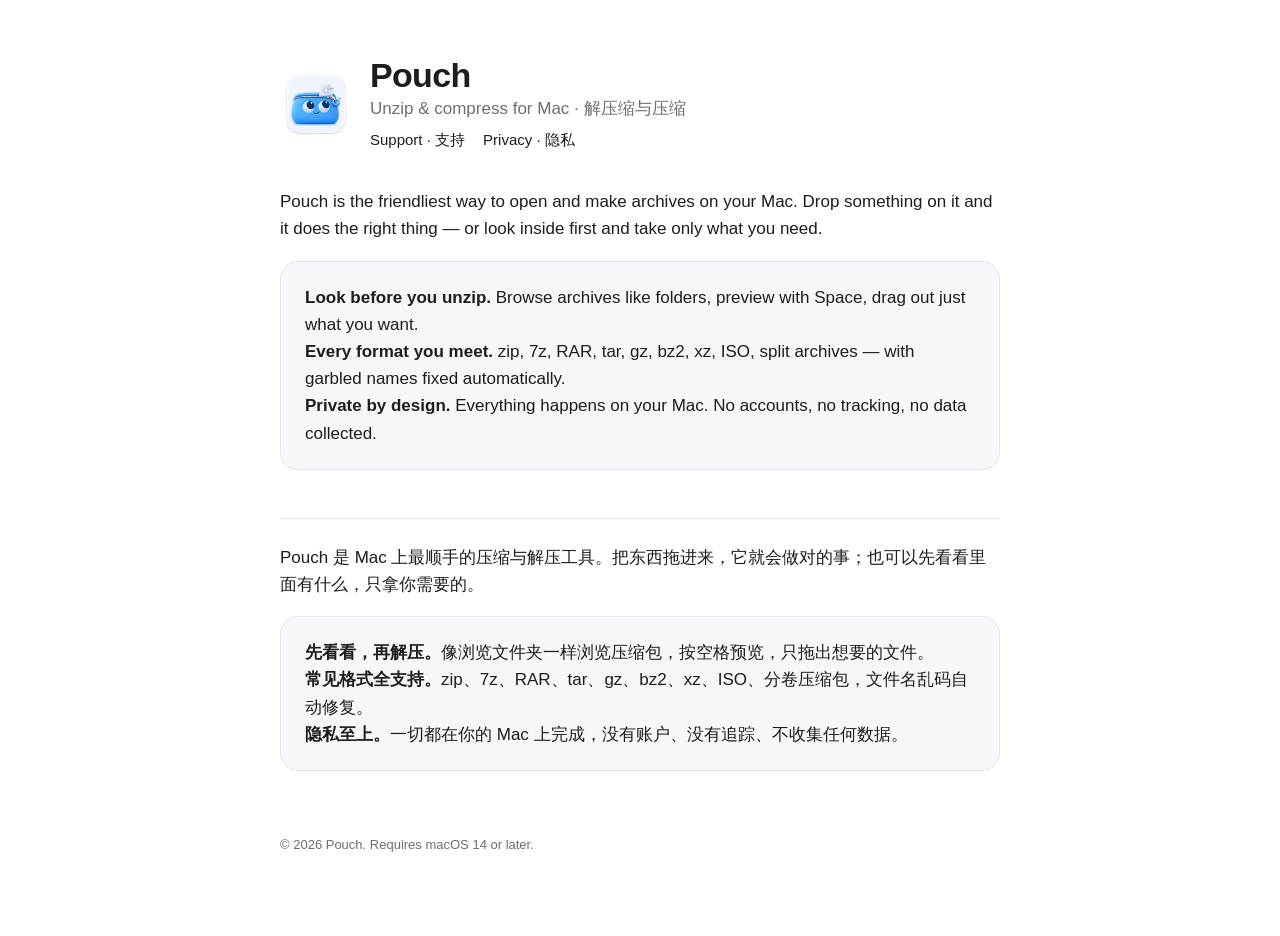
==== index.html @ 8471771e "Pouch website: home, privacy policy, support Co-Authored-By: Claude Opus 5.5 <noreply@anthropic.com>" ====
<!doctype html>
<html lang="en">
<head>
<meta charset="utf-8">
<meta name="viewport" content="width=device-width, initial-scale=1">
<title>Pouch – Unzip &amp; Compress for Mac</title>
<meta name="description" content="Pouch opens zip, 7z, RAR and more on your Mac — or lets you look inside first.">
<link rel="icon" href="icon.png">
<link rel="stylesheet" href="style.css">
</head>
<body>
<main>
  <header>
    <img src="icon.png" alt="Pouch app icon">
    <div>
      <h1>Pouch</h1>
      <div class="muted">Unzip &amp; compress for Mac · 解压缩与压缩</div>
      <nav><a href="support/">Support · 支持</a><a href="privacy/">Privacy · 隐私</a></nav>
    </div>
  </header>

  <p>Pouch is the friendliest way to open and make archives on your Mac. Drop something on it and it does the right thing — or look inside first and take only what you need.</p>
  <div class="card">
    <strong>Look before you unzip.</strong> Browse archives like folders, preview with Space, drag out just what you want.<br>
    <strong>Every format you meet.</strong> zip, 7z, RAR, tar, gz, bz2, xz, ISO, split archives — with garbled names fixed automatically.<br>
    <strong>Private by design.</strong> Everything happens on your Mac. No accounts, no tracking, no data collected.
  </div>

  <section class="lang" lang="zh-Hans">
    <p>Pouch 是 Mac 上最顺手的压缩与解压工具。把东西拖进来，它就会做对的事；也可以先看看里面有什么，只拿你需要的。</p>
    <div class="card">
      <strong>先看看，再解压。</strong>像浏览文件夹一样浏览压缩包，按空格预览，只拖出想要的文件。<br>
      <strong>常见格式全支持。</strong>zip、7z、RAR、tar、gz、bz2、xz、ISO、分卷压缩包，文件名乱码自动修复。<br>
      <strong>隐私至上。</strong>一切都在你的 Mac 上完成，没有账户、没有追踪、不收集任何数据。
    </div>
  </section>

  <footer>© 2026 Pouch. Requires macOS 14 or later.</footer>
</main>
</body>
</html>
---- style.css ----
:root {
  --bg: #ffffff;
  --text: #1d1d1f;
  --muted: #6e6e73;
  --line: #e5e5ea;
  --card: #f5f7fb;
  --accent: #2f7cf6;
}
@media (prefers-color-scheme: dark) {
  :root:not([data-theme="light"]) {
    --bg: #111114;
    --text: #f5f5f7;
    --muted: #a1a1a6;
    --line: #2c2c31;
    --card: #1b1c21;
    --accent: #5a9bff;
  }
}
* { box-sizing: border-box; }
body {
  margin: 0;
  background: var(--bg);
  color: var(--text);
  font: 17px/1.6 -apple-system, BlinkMacSystemFont, "SF Pro Text", "PingFang SC", "Hiragino Sans", "Helvetica Neue", sans-serif;
  -webkit-font-smoothing: antialiased;
}
main { max-width: 760px; margin: 0 auto; padding: 56px 20px 80px; }
header { display: flex; align-items: center; gap: 18px; margin-bottom: 36px; }
header img { width: 72px; height: 72px; }
header a { color: inherit; text-decoration: none; }
h1 { font-size: 34px; line-height: 1.15; margin: 0; letter-spacing: -0.02em; }
h2 { font-size: 22px; margin: 40px 0 10px; letter-spacing: -0.01em; }
h3 { font-size: 17px; margin: 24px 0 6px; }
p, li { color: var(--text); }
.muted { color: var(--muted); }
a { color: var(--accent); }
.card { background: var(--card); border: 1px solid var(--line); border-radius: 18px; padding: 22px 24px; margin: 18px 0; }
.lang { border-top: 1px solid var(--line); margin-top: 48px; padding-top: 8px; }
nav { display: flex; gap: 18px; flex-wrap: wrap; font-size: 15px; margin-top: 6px; }
footer { margin-top: 64px; font-size: 13px; color: var(--muted); }
code { font: 14px ui-monospace, "SF Mono", Menlo, monospace; background: var(--card); padding: 1px 5px; border-radius: 5px; }
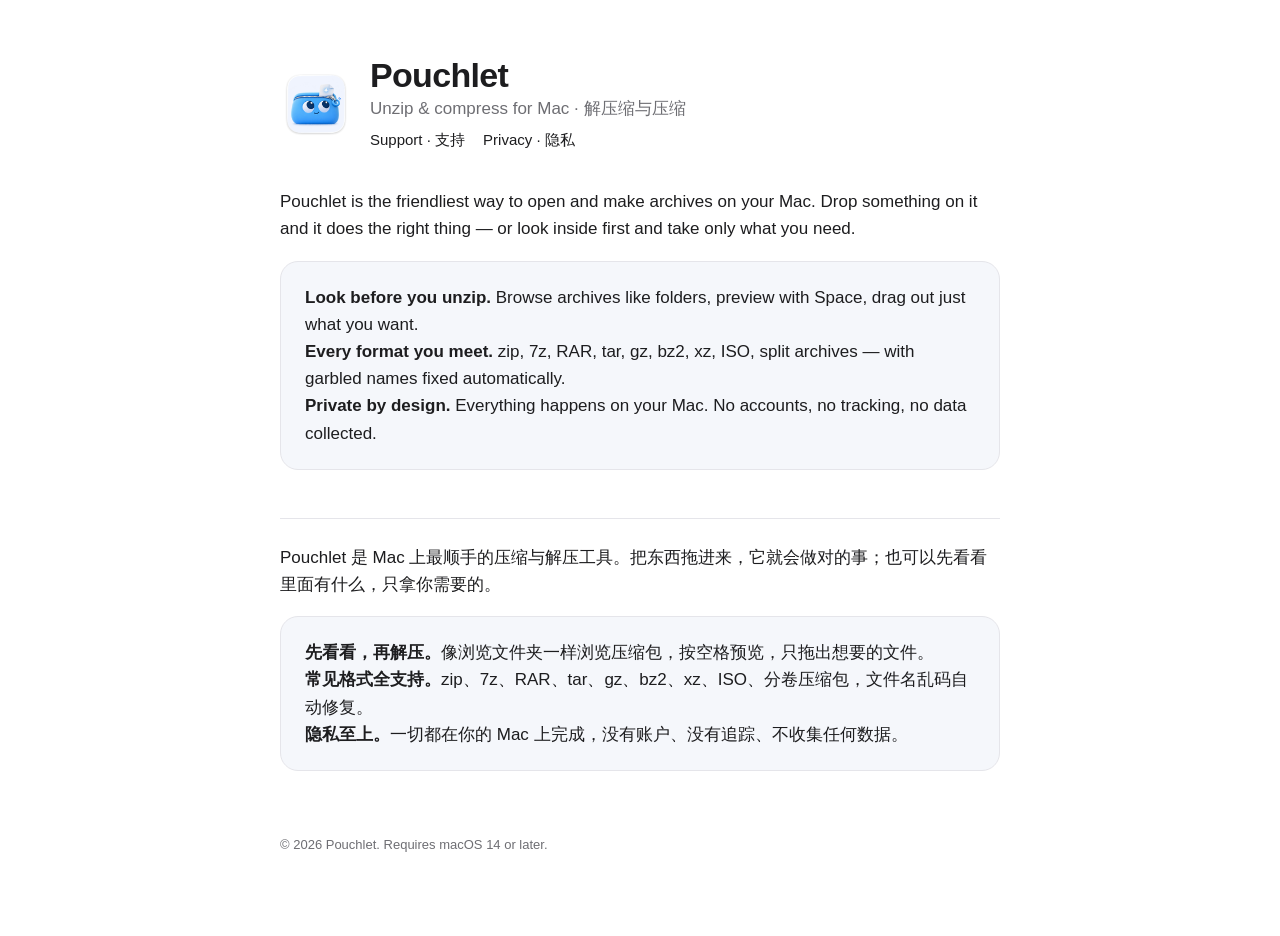
==== commit 647b1937: "Rename to Pouchlet Co-Authored-By: Claude Opus 5.5 <noreply@anthropic.com>" ====
--- a/index.html
+++ b/index.html
@@ -3,23 +3,23 @@
 <head>
 <meta charset="utf-8">
 <meta name="viewport" content="width=device-width, initial-scale=1">
-<title>Pouch – Unzip &amp; Compress for Mac</title>
-<meta name="description" content="Pouch opens zip, 7z, RAR and more on your Mac — or lets you look inside first.">
+<title>Pouchlet – Unzip &amp; Compress for Mac</title>
+<meta name="description" content="Pouchlet opens zip, 7z, RAR and more on your Mac — or lets you look inside first.">
 <link rel="icon" href="icon.png">
 <link rel="stylesheet" href="style.css">
 </head>
 <body>
 <main>
   <header>
-    <img src="icon.png" alt="Pouch app icon">
+    <img src="icon.png" alt="Pouchlet app icon">
     <div>
-      <h1>Pouch</h1>
+      <h1>Pouchlet</h1>
       <div class="muted">Unzip &amp; compress for Mac · 解压缩与压缩</div>
       <nav><a href="support/">Support · 支持</a><a href="privacy/">Privacy · 隐私</a></nav>
     </div>
   </header>
 
-  <p>Pouch is the friendliest way to open and make archives on your Mac. Drop something on it and it does the right thing — or look inside first and take only what you need.</p>
+  <p>Pouchlet is the friendliest way to open and make archives on your Mac. Drop something on it and it does the right thing — or look inside first and take only what you need.</p>
   <div class="card">
     <strong>Look before you unzip.</strong> Browse archives like folders, preview with Space, drag out just what you want.<br>
     <strong>Every format you meet.</strong> zip, 7z, RAR, tar, gz, bz2, xz, ISO, split archives — with garbled names fixed automatically.<br>
@@ -27,7 +27,7 @@
   </div>
 
   <section class="lang" lang="zh-Hans">
-    <p>Pouch 是 Mac 上最顺手的压缩与解压工具。把东西拖进来，它就会做对的事；也可以先看看里面有什么，只拿你需要的。</p>
+    <p>Pouchlet 是 Mac 上最顺手的压缩与解压工具。把东西拖进来，它就会做对的事；也可以先看看里面有什么，只拿你需要的。</p>
     <div class="card">
       <strong>先看看，再解压。</strong>像浏览文件夹一样浏览压缩包，按空格预览，只拖出想要的文件。<br>
       <strong>常见格式全支持。</strong>zip、7z、RAR、tar、gz、bz2、xz、ISO、分卷压缩包，文件名乱码自动修复。<br>
@@ -35,7 +35,7 @@
     </div>
   </section>
 
-  <footer>© 2026 Pouch. Requires macOS 14 or later.</footer>
+  <footer>© 2026 Pouchlet. Requires macOS 14 or later.</footer>
 </main>
 </body>
 </html>
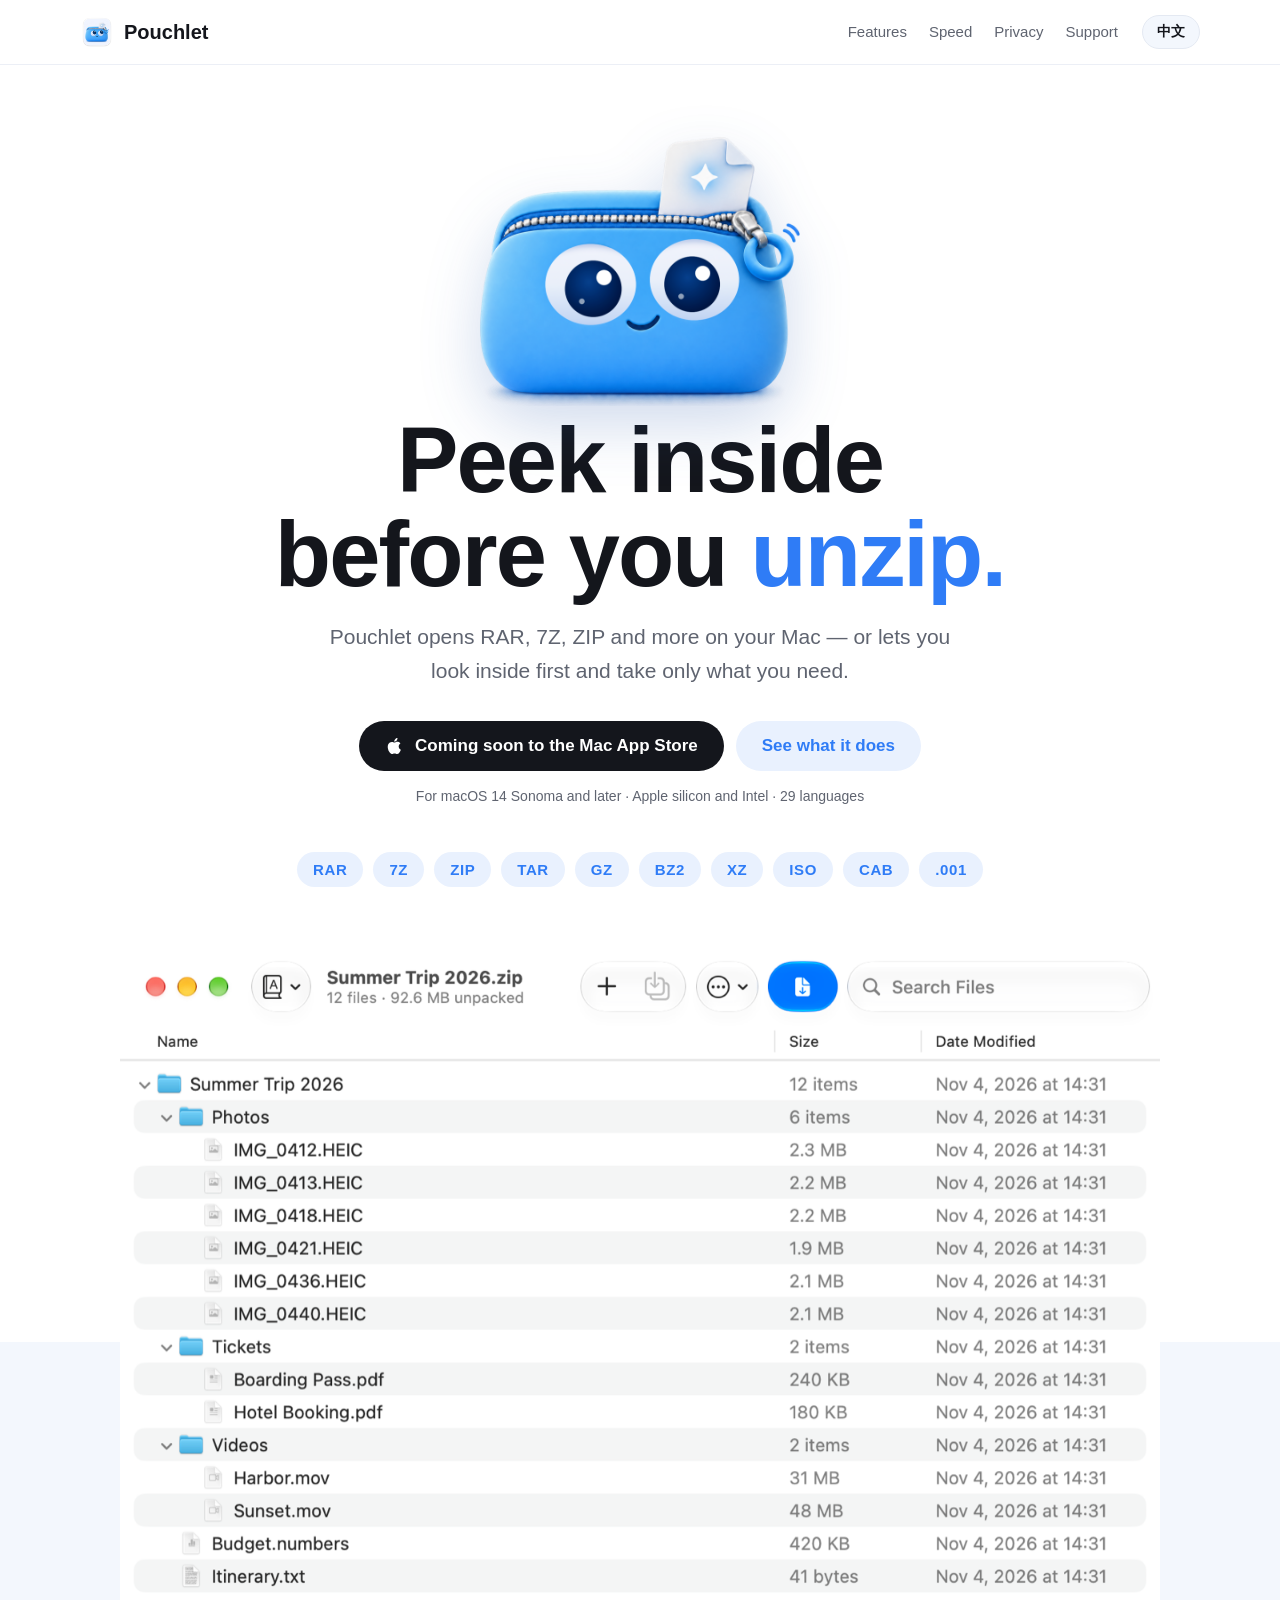
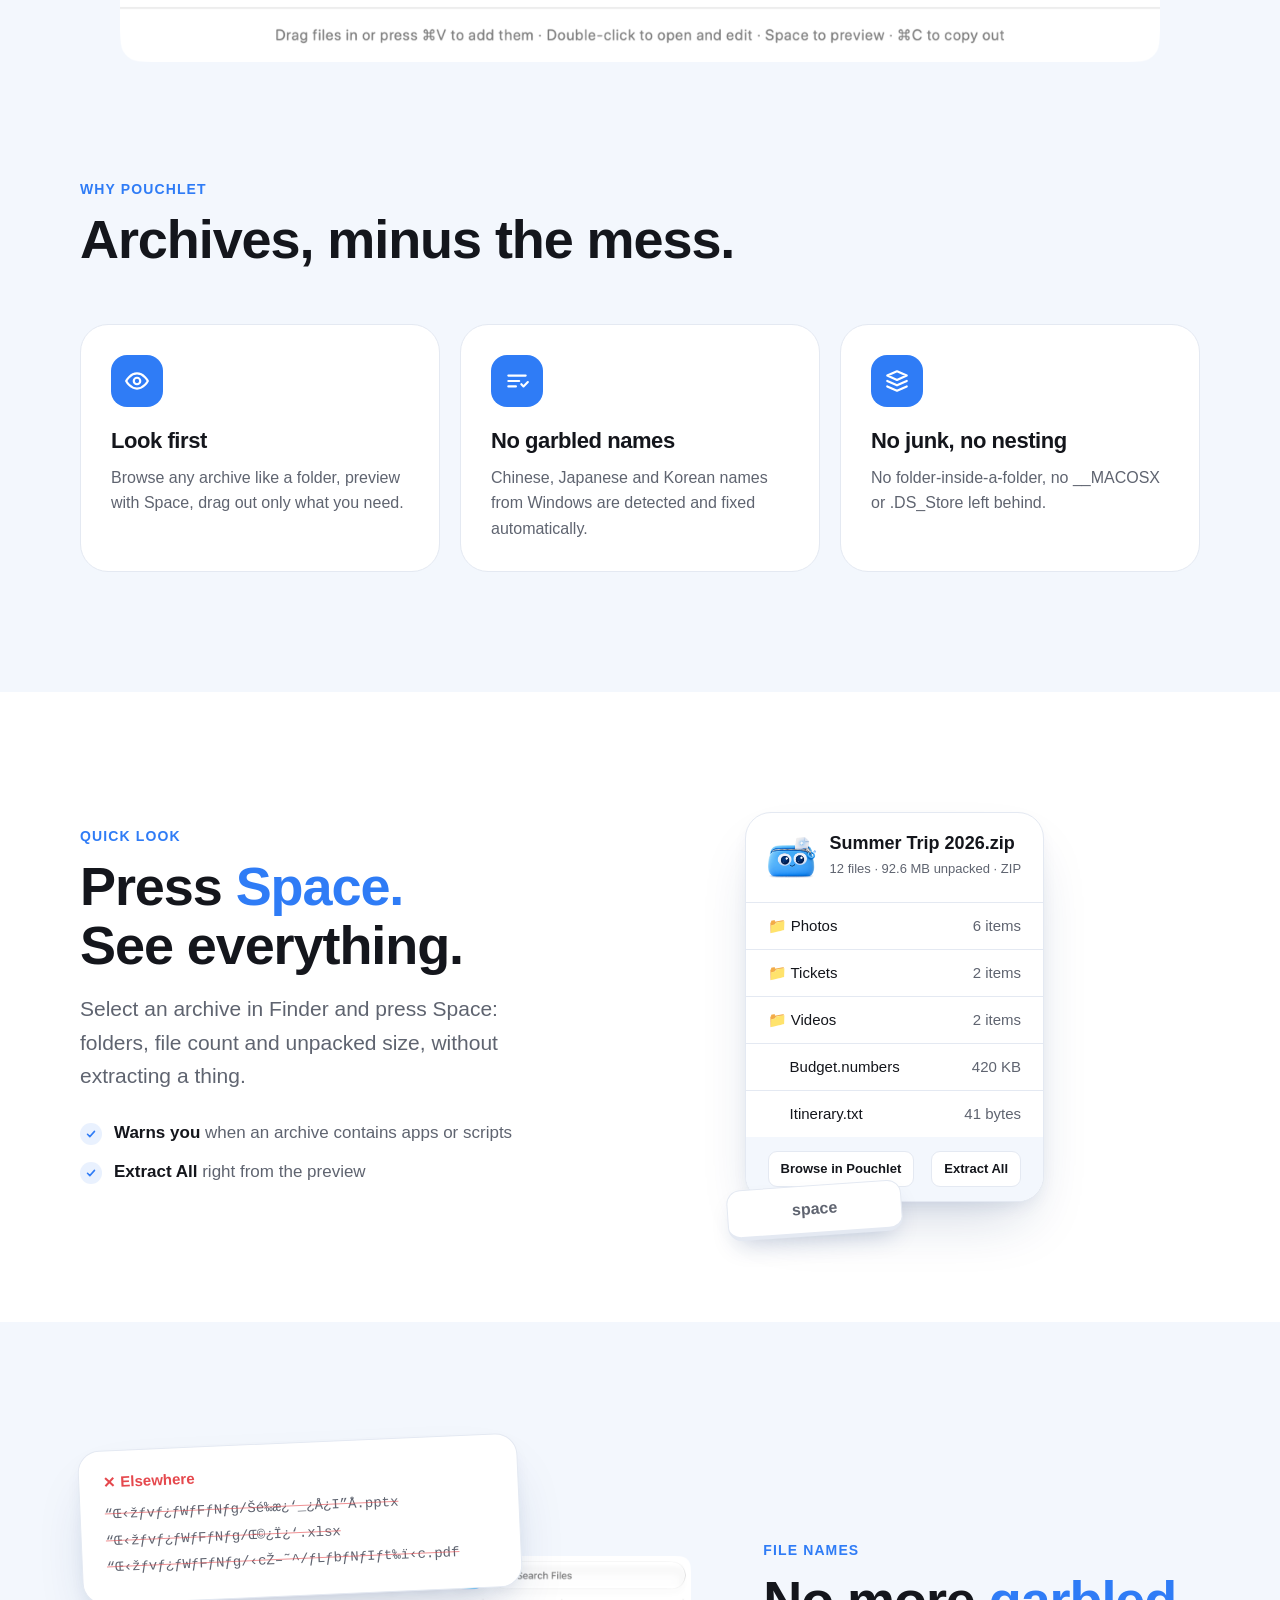
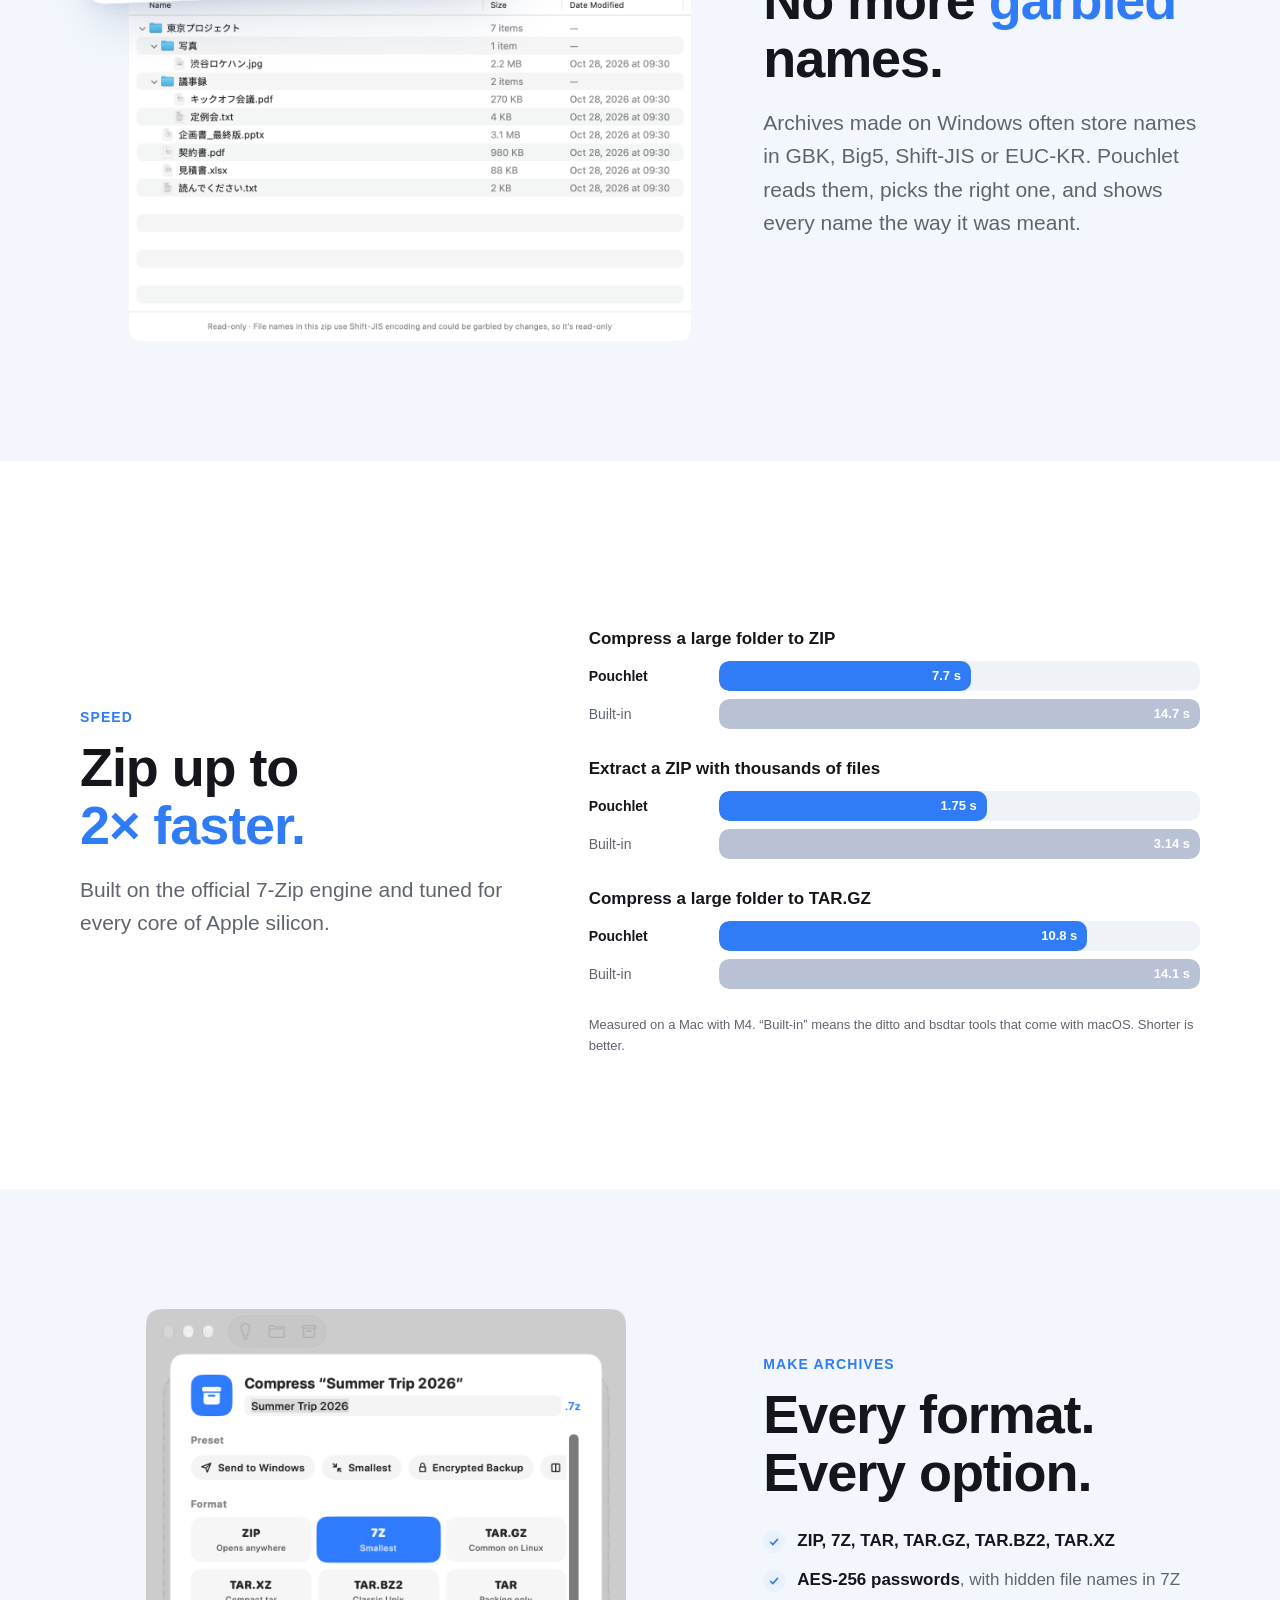
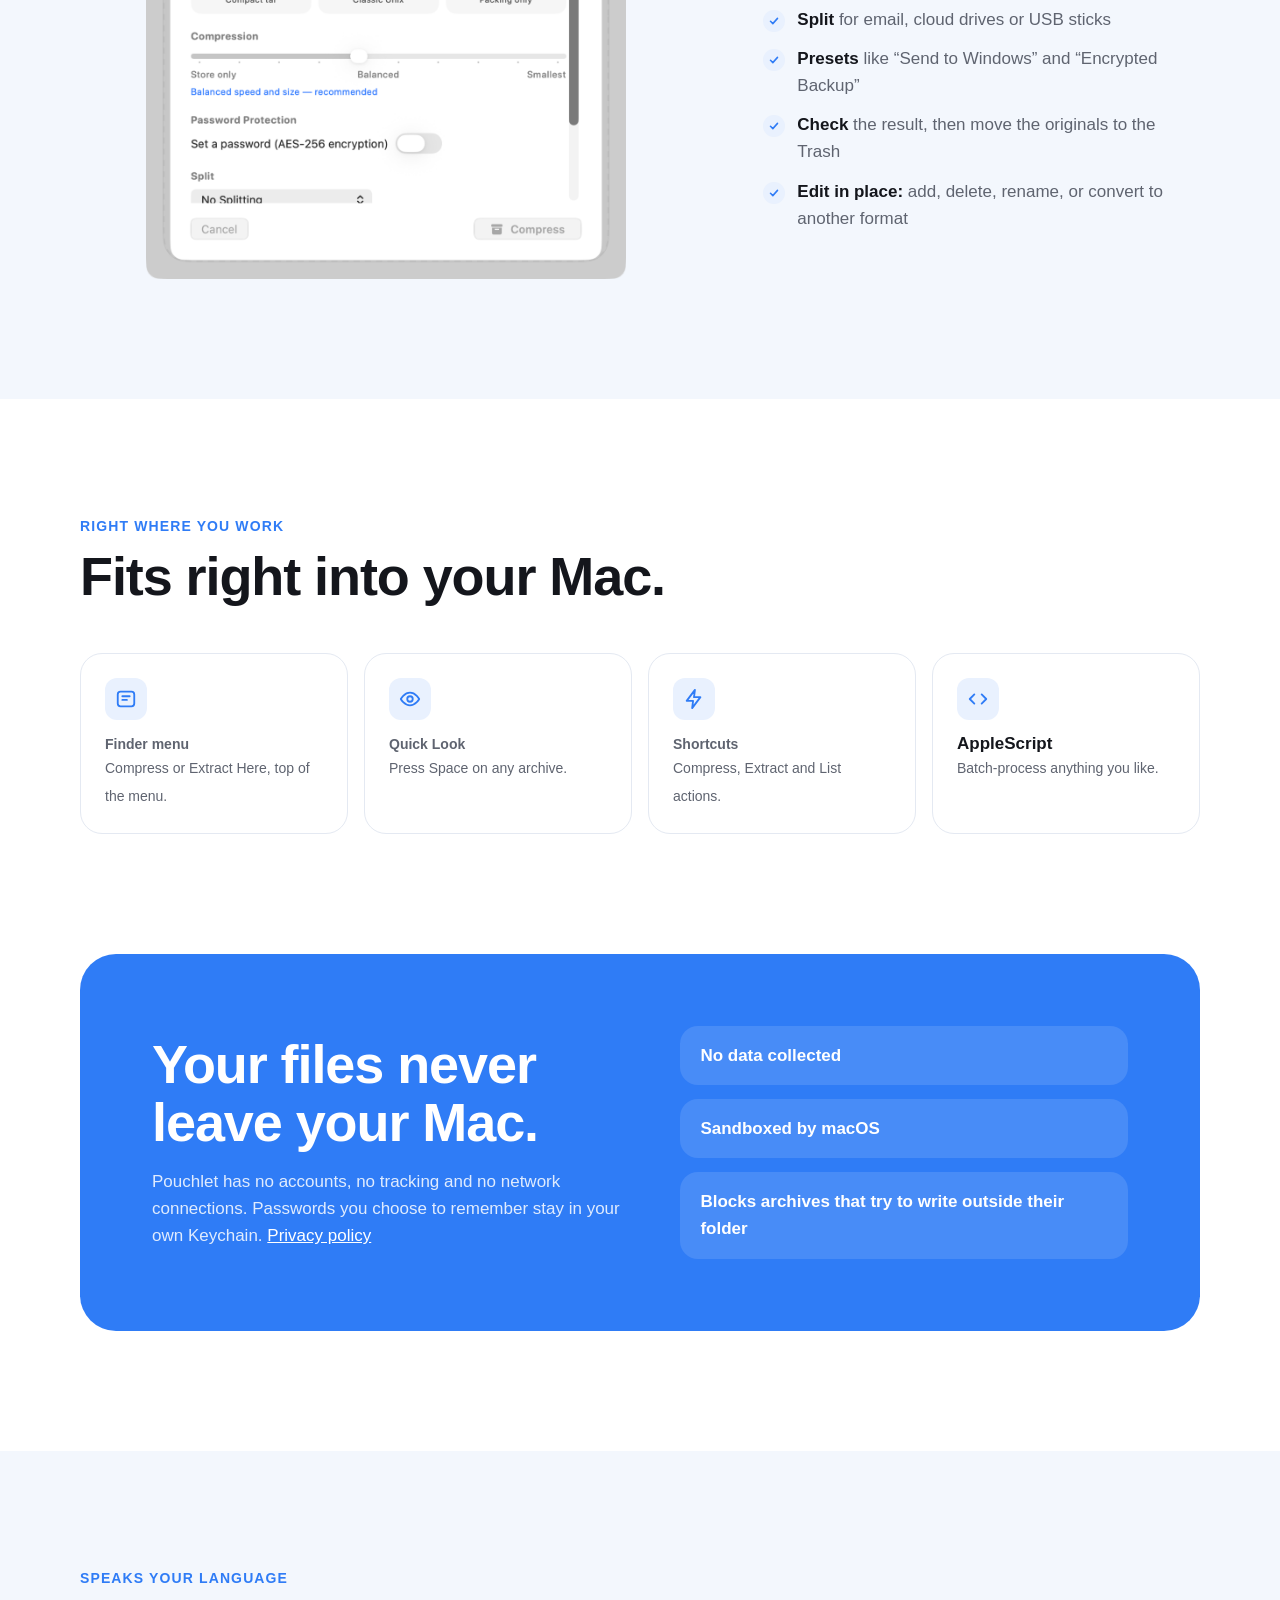
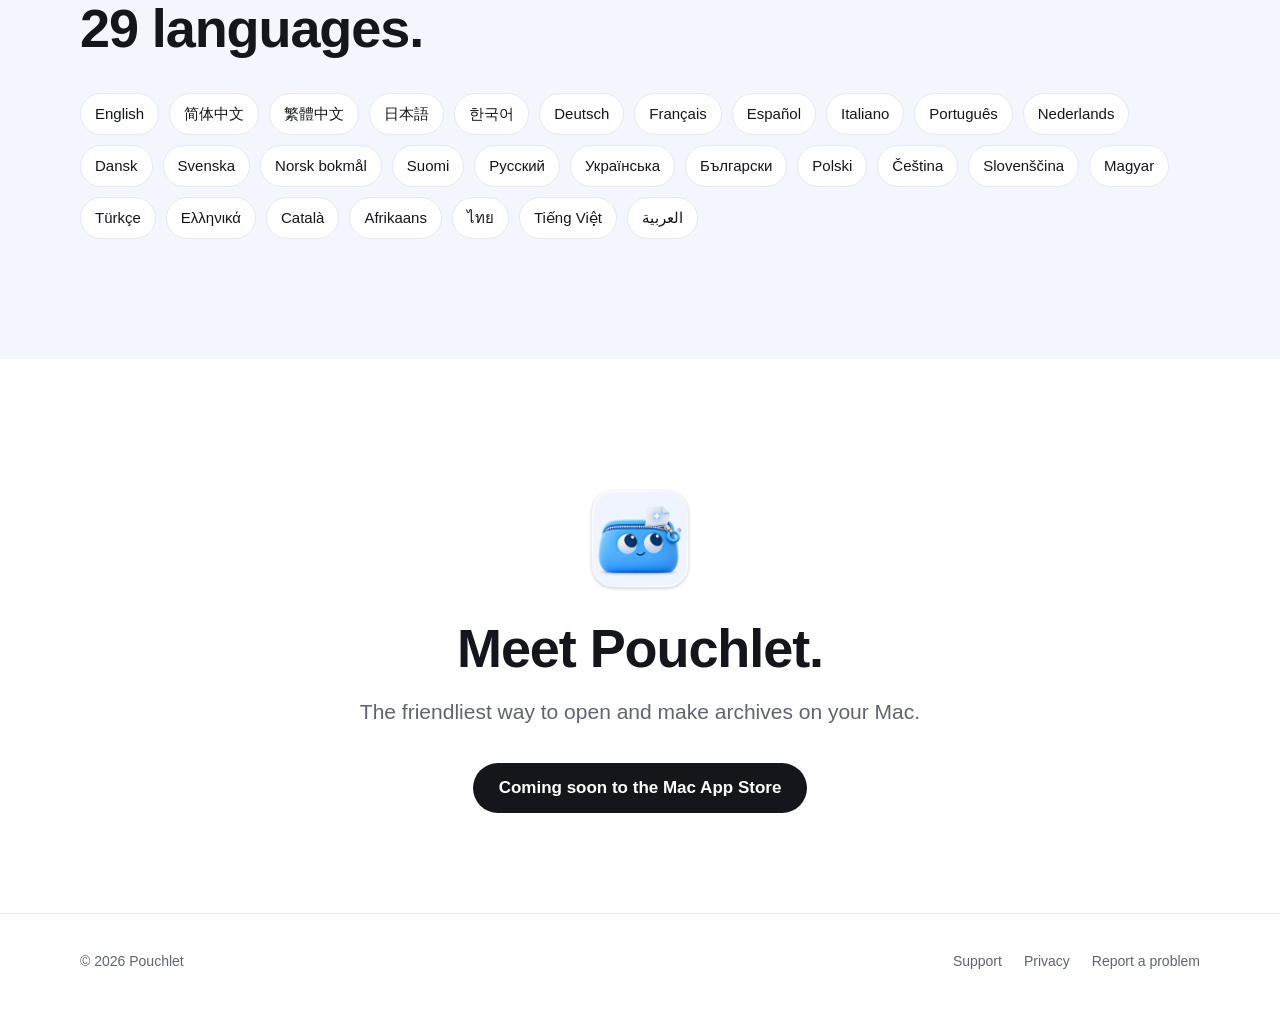
==== commit ecf60ad5: "New Pouchlet homepage: bilingual landing page with features, speed and privacy Co-Authored-By: Claud" ====
--- a/index.html
+++ b/index.html
@@ -1,41 +1,455 @@
 <!doctype html>
-<html lang="en">
+<html lang="en" data-lang="en">
 <head>
 <meta charset="utf-8">
 <meta name="viewport" content="width=device-width, initial-scale=1">
-<title>Pouchlet – Unzip &amp; Compress for Mac</title>
-<meta name="description" content="Pouchlet opens zip, 7z, RAR and more on your Mac — or lets you look inside first.">
+<title>Pouchlet — Peek inside before you unzip</title>
+<meta name="description" content="Pouchlet opens RAR, 7Z, ZIP and more on your Mac — or lets you look inside first. No garbled names, no junk files, nothing leaves your Mac.">
+<meta property="og:title" content="Pouchlet — Peek inside before you unzip">
+<meta property="og:description" content="The friendliest way to open and make archives on your Mac.">
+<meta property="og:image" content="https://6mmliu.github.io/pouchlet/assets/mascot.png">
 <link rel="icon" href="icon.png">
-<link rel="stylesheet" href="style.css">
+<style>
+:root {
+  --blue: #2f7cf6;
+  --blue-ink: #1b5fd6;
+  --blue-soft: #e9f1fe;
+  --bg: #ffffff;
+  --tint: #f3f7fd;
+  --card: #ffffff;
+  --ink: #14161c;
+  --muted: #5f6470;
+  --line: #e4e9f2;
+  --red: #e5484d;
+  --shadow: 0 30px 60px -20px rgba(20, 50, 110, .22), 0 8px 20px -8px rgba(20, 50, 110, .12);
+  --radius: 28px;
+  --round: ui-rounded, "SF Pro Rounded", -apple-system, "PingFang SC", "Hiragino Sans GB", sans-serif;
+  --text: -apple-system, BlinkMacSystemFont, "SF Pro Text", "PingFang SC", "Hiragino Sans GB", "Microsoft YaHei", sans-serif;
+}
+@media (prefers-color-scheme: dark) {
+  :root:not([data-theme="light"]) {
+    --bg: #111317; --tint: #171b22; --card: #1c2028; --ink: #eceef2; --muted: #a3a9b6;
+    --line: #2a303b; --blue: #5a9bff; --blue-ink: #8ab8ff; --blue-soft: #1d2a40;
+    --shadow: 0 30px 60px -20px rgba(0, 0, 0, .6), 0 8px 20px -8px rgba(0, 0, 0, .4);
+  }
+}
+:root[data-theme="dark"] {
+  --bg: #111317; --tint: #171b22; --card: #1c2028; --ink: #eceef2; --muted: #a3a9b6;
+  --line: #2a303b; --blue: #5a9bff; --blue-ink: #8ab8ff; --blue-soft: #1d2a40;
+}
+* { box-sizing: border-box; }
+html { scroll-behavior: smooth; scroll-padding-top: 80px; }
+body { margin: 0; background: var(--bg); color: var(--ink); font: 17px/1.6 var(--text); -webkit-font-smoothing: antialiased; }
+img { display: block; max-width: 100%; height: auto; }
+a { color: var(--blue); text-decoration: none; }
+a:hover { text-decoration: underline; }
+:focus-visible { outline: 3px solid var(--blue); outline-offset: 3px; border-radius: 8px; }
+
+/* language switch: everything is written twice, one copy is hidden */
+html[data-lang="en"] [lang="zh-Hans"]:not(html) { display: none !important; }
+html[data-lang="zh"] [lang="en"]:not(html) { display: none !important; }
+
+.wrap { width: min(100% - 32px, 1120px); margin-inline: auto; }
+h1, h2, h3 { font-family: var(--round); letter-spacing: -0.02em; margin: 0; }
+h2 { font-size: clamp(32px, 4.6vw, 54px); line-height: 1.08; }
+h3 { font-size: 22px; line-height: 1.25; }
+.lead { font-size: clamp(18px, 2vw, 21px); color: var(--muted); margin: 18px 0 0; }
+.eyebrow { font: 700 14px/1 var(--round); color: var(--blue); letter-spacing: .08em; text-transform: uppercase; margin-bottom: 14px; }
+.hl { color: var(--blue); white-space: nowrap; }
+
+/* nav */
+nav.top { position: sticky; top: 0; z-index: 10; background: color-mix(in srgb, var(--bg) 82%, transparent); backdrop-filter: saturate(1.6) blur(16px); -webkit-backdrop-filter: saturate(1.6) blur(16px); border-bottom: 1px solid color-mix(in srgb, var(--line) 70%, transparent); }
+nav.top .wrap { display: flex; align-items: center; gap: 24px; height: 64px; }
+.brand { display: flex; align-items: center; gap: 10px; font: 700 20px var(--round); color: var(--ink); }
+.brand:hover { text-decoration: none; }
+.brand img { width: 34px; height: 34px; }
+nav.top .links { display: flex; gap: 22px; margin-left: auto; font-size: 15px; }
+nav.top .links a { color: var(--muted); }
+nav.top .links a:hover { color: var(--ink); text-decoration: none; }
+.lang-btn { font: 600 14px var(--text); color: var(--ink); background: var(--tint); border: 1px solid var(--line); border-radius: 999px; padding: 7px 14px; cursor: pointer; transition: background .15s ease-out; }
+.lang-btn:hover { background: var(--blue-soft); }
+
+/* hero */
+.hero { text-align: center; padding: 72px 0 0; overflow: hidden; }
+.mascot { width: min(320px, 70vw); margin: 0 auto 8px; animation: bob 3.2s ease-in-out infinite; filter: drop-shadow(0 26px 30px rgba(30, 80, 170, .22)); }
+@keyframes bob { 50% { transform: translateY(-10px) rotate(-1.5deg); } }
+.hero h1 { font-size: clamp(44px, 7.4vw, 92px); line-height: 1.02; }
+.hero .lead { max-width: 640px; margin-inline: auto; }
+.cta { display: flex; gap: 12px; justify-content: center; flex-wrap: wrap; margin-top: 34px; }
+.btn { display: inline-flex; align-items: center; gap: 10px; font: 600 17px var(--text); padding: 15px 26px; border-radius: 999px; border: 0; }
+.btn:hover { text-decoration: none; }
+.btn.primary { background: var(--ink); color: var(--bg); }
+.btn.primary svg { width: 20px; height: 20px; }
+.btn.ghost { color: var(--blue); background: var(--blue-soft); }
+.btn.ghost:hover { background: color-mix(in srgb, var(--blue-soft) 70%, var(--blue) 12%); }
+.meta { font-size: 14px; color: var(--muted); margin-top: 14px; }
+.formats { display: flex; flex-wrap: wrap; justify-content: center; gap: 10px; margin: 44px auto 0; max-width: 760px; }
+.formats span { font: 700 15px var(--round); letter-spacing: .04em; color: var(--blue); background: var(--blue-soft); padding: 9px 16px; border-radius: 999px; }
+.hero-shot { margin: 64px auto 0; width: min(100%, 1040px); filter: drop-shadow(var(--shadow)); }
+/* tinted floor starts halfway down the screenshot (a hard edge, not a fade) */
+.hero-band { background: linear-gradient(to bottom, transparent 0 55%, var(--tint) 55% 100%); }
+
+/* sections */
+section.block { padding: 120px 0; }
+section.tint { background: var(--tint); }
+.split { display: grid; grid-template-columns: 1fr; gap: 48px; align-items: center; }
+@media (min-width: 900px) { .split { grid-template-columns: 5fr 7fr; gap: 72px; } .split.rev { grid-template-columns: 7fr 5fr; } .split.rev .text { order: 2; } }
+.shot { filter: drop-shadow(var(--shadow)); }
+ul.ticks { list-style: none; padding: 0; margin: 26px 0 0; display: grid; gap: 12px; }
+ul.ticks li { padding-left: 34px; position: relative; color: var(--muted); }
+ul.ticks li::before { content: ""; position: absolute; left: 0; top: 4px; width: 22px; height: 22px; border-radius: 50%; background: var(--blue-soft) url("data:image/svg+xml,%3Csvg xmlns='http://www.w3.org/2000/svg' viewBox='0 0 24 24'%3E%3Cpath d='M6 12.5l4 4 8-9' fill='none' stroke='%232f7cf6' stroke-width='2.6' stroke-linecap='round' stroke-linejoin='round'/%3E%3C/svg%3E") center/14px no-repeat; }
+ul.ticks b { color: var(--ink); font-weight: 600; }
+
+/* three cards */
+.cards { display: grid; gap: 20px; margin-top: 56px; grid-template-columns: 1fr; }
+@media (min-width: 760px) { .cards { grid-template-columns: repeat(3, 1fr); } }
+.card { background: var(--card); border: 1px solid var(--line); border-radius: var(--radius); padding: 30px; }
+.card .ic { width: 52px; height: 52px; border-radius: 16px; background: var(--blue); display: grid; place-items: center; margin-bottom: 20px; }
+.card .ic svg { width: 26px; height: 26px; stroke: #fff; fill: none; stroke-width: 2; stroke-linecap: round; stroke-linejoin: round; }
+.card p { color: var(--muted); margin: 10px 0 0; font-size: 16px; }
+
+/* quick look illustration */
+.ql { position: relative; max-width: 560px; margin-inline: auto; }
+.ql-panel { background: var(--card); border: 1px solid var(--line); border-radius: 26px; box-shadow: var(--shadow); overflow: hidden; }
+.ql-head { display: flex; align-items: center; gap: 14px; padding: 20px 22px; border-bottom: 1px solid var(--line); }
+.ql-head img { width: 48px; }
+.ql-head b { font: 700 18px var(--round); display: block; }
+.ql-head small { color: var(--muted); font-size: 13px; }
+.ql-row { display: flex; justify-content: space-between; padding: 11px 22px; font-size: 15px; border-bottom: 1px solid var(--line); }
+.ql-row:last-child { border-bottom: 0; }
+.ql-row span:last-child { color: var(--muted); font-variant-numeric: tabular-nums; }
+.ql-row .ind { padding-left: 22px; }
+.ql-row.risk span:first-child::after { content: " ⚠︎"; color: #c77700; }
+.ql-foot { display: flex; justify-content: space-between; gap: 10px; padding: 14px 22px; background: var(--tint); }
+.ql-foot span { font-size: 13px; font-weight: 600; padding: 7px 12px; border-radius: 9px; background: var(--card); border: 1px solid var(--line); }
+.key { position: absolute; left: -18px; bottom: -34px; font: 600 16px var(--text); color: var(--muted); background: var(--card); border: 1px solid var(--line); border-bottom-width: 4px; border-radius: 14px; padding: 14px 64px; box-shadow: 0 12px 24px -10px rgba(20, 50, 110, .25); transform: rotate(-4deg); }
+
+/* garbled names */
+.compare { position: relative; }
+.bad { position: relative; z-index: 2; background: var(--card); border: 1px solid var(--line); border-radius: 22px; padding: 22px 24px; box-shadow: var(--shadow); max-width: 440px; transform: rotate(-2.5deg); margin: 0 0 -40px 0; }
+.bad .t { font: 700 15px var(--round); color: var(--red); margin-bottom: 10px; }
+.bad div.l { font: 14px/1.9 ui-monospace, Menlo, monospace; color: var(--muted); white-space: nowrap; overflow: hidden; text-overflow: ellipsis; text-decoration: line-through; text-decoration-color: color-mix(in srgb, var(--red) 60%, transparent); }
+.compare .shot { margin-left: auto; width: 92%; }
+
+/* speed chart */
+.chart { display: grid; gap: 30px; margin-top: 48px; }
+.row h4 { margin: 0 0 12px; font: 600 17px var(--text); }
+.bar { display: grid; grid-template-columns: 116px 1fr; align-items: center; gap: 14px; margin-top: 8px; font-size: 14px; color: var(--muted); }
+.bar .track { height: 30px; border-radius: 10px; background: color-mix(in srgb, var(--line) 60%, transparent); overflow: hidden; }
+.bar .fill { height: 100%; border-radius: 10px; background: #b8c2d4; display: flex; align-items: center; justify-content: flex-end; padding-right: 10px; color: #fff; font: 700 13px var(--text); font-variant-numeric: tabular-nums; min-width: 64px; }
+.bar.us .fill { background: var(--blue); }
+.bar.us { color: var(--ink); font-weight: 600; }
+.note { font-size: 13px; color: var(--muted); margin-top: 26px; }
+
+/* integrations */
+.grid4 { display: grid; gap: 16px; grid-template-columns: repeat(2, 1fr); margin-top: 48px; }
+@media (min-width: 860px) { .grid4 { grid-template-columns: repeat(4, 1fr); } }
+.tile { background: var(--card); border: 1px solid var(--line); border-radius: 22px; padding: 24px; }
+.tile .ic { width: 42px; height: 42px; border-radius: 12px; background: var(--blue-soft); display: grid; place-items: center; margin-bottom: 14px; }
+.tile .ic svg { width: 22px; height: 22px; stroke: var(--blue); fill: none; stroke-width: 2; stroke-linecap: round; stroke-linejoin: round; }
+.tile b { display: block; font: 700 17px var(--round); }
+.tile span { color: var(--muted); font-size: 14px; }
+
+/* privacy */
+.privacy { background: var(--blue); color: #fff; border-radius: 36px; padding: clamp(36px, 6vw, 72px); display: grid; gap: 36px; }
+@media (min-width: 860px) { .privacy { grid-template-columns: 1.1fr 1fr; align-items: center; } }
+.privacy h2 { color: #fff; }
+.privacy p { color: rgba(255, 255, 255, .85); margin: 16px 0 0; }
+.privacy ul { list-style: none; margin: 0; padding: 0; display: grid; gap: 14px; }
+.privacy li { background: rgba(255, 255, 255, .12); border-radius: 18px; padding: 16px 20px; font-weight: 600; }
+
+/* languages */
+.langs { display: flex; flex-wrap: wrap; gap: 10px; margin-top: 36px; }
+.langs span { border: 1px solid var(--line); border-radius: 999px; padding: 8px 14px; font-size: 15px; background: var(--card); }
+
+/* final cta + footer */
+.final { text-align: center; padding: 120px 0 100px; }
+.final img { width: 120px; margin: 0 auto 20px; }
+footer { border-top: 1px solid var(--line); padding: 36px 0 48px; font-size: 14px; color: var(--muted); }
+footer .wrap { display: flex; flex-wrap: wrap; gap: 14px 28px; align-items: center; }
+footer .links { display: flex; gap: 22px; margin-left: auto; }
+footer a { color: var(--muted); }
+
+/* gentle entrance */
+.rise { opacity: 0; transform: translateY(18px); transition: opacity .5s cubic-bezier(0, 0, .2, 1), transform .5s cubic-bezier(0, 0, .2, 1); }
+.rise.in { opacity: 1; transform: none; }
+@media (prefers-reduced-motion: reduce) {
+  .mascot { animation: none; }
+  .rise { opacity: 1; transform: none; transition: none; }
+  html { scroll-behavior: auto; }
+}
+@media (max-width: 640px) {
+  nav.top .links { display: none; }
+  .lang-btn { margin-left: auto; }
+  section.block { padding: 84px 0; }
+  .hero { padding-top: 40px; }
+  .key { left: 8px; bottom: -28px; padding: 12px 44px; }
+  .bar { grid-template-columns: 92px 1fr; }
+  footer .links { margin-left: 0; }
+}
+</style>
 </head>
 <body>
-<main>
-  <header>
+
+<nav class="top">
+  <div class="wrap">
+    <a class="brand" href="#"><img src="icon.png" alt="">Pouchlet</a>
+    <div class="links">
+      <a href="#peek"><span lang="en">Features</span><span lang="zh-Hans">功能</span></a>
+      <a href="#speed"><span lang="en">Speed</span><span lang="zh-Hans">速度</span></a>
+      <a href="#privacy"><span lang="en">Privacy</span><span lang="zh-Hans">隐私</span></a>
+      <a href="support/"><span lang="en">Support</span><span lang="zh-Hans">支持</span></a>
+    </div>
+    <button class="lang-btn" id="langBtn" type="button" aria-label="Switch language"><span lang="en">中文</span><span lang="zh-Hans">English</span></button>
+  </div>
+</nav>
+
+<header class="hero">
+  <div class="wrap">
+    <img class="mascot" src="assets/mascot.png" alt="Pouchlet, a small blue pouch with a zipper and big eyes">
+    <h1><span lang="en">Peek inside<br>before you <span class="hl">unzip.</span></span><span lang="zh-Hans">不解压，<span class="hl">先看看。</span></span></h1>
+    <p class="lead">
+      <span lang="en">Pouchlet opens RAR, 7Z, ZIP and more on your Mac — or lets you look inside first and take only what you need.</span>
+      <span lang="zh-Hans">Pouchlet 帮你打开 RAR、7Z、ZIP 等各种压缩包，也可以先看看里面有什么，只拿你需要的。</span>
+    </p>
+    <div class="cta">
+      <span class="btn primary" aria-disabled="true">
+        <svg viewBox="0 0 24 24" fill="currentColor" aria-hidden="true"><path d="M16.4 12.6c0-2.4 2-3.6 2.1-3.7-1.1-1.7-2.9-1.9-3.5-1.9-1.5-.2-2.9.9-3.7.9-.8 0-1.9-.9-3.2-.8-1.6 0-3.1 1-4 2.4-1.7 3-.4 7.4 1.2 9.8.8 1.2 1.8 2.5 3 2.4 1.2 0 1.7-.8 3.2-.8s1.9.8 3.2.8c1.3 0 2.2-1.2 3-2.4.9-1.4 1.3-2.7 1.3-2.8 0 0-2.6-1-2.6-3.9zM14 5.5c.7-.8 1.1-1.9 1-3-1 0-2.1.7-2.8 1.5-.6.7-1.2 1.8-1 2.9 1 .1 2.1-.6 2.8-1.4z"/></svg>
+        <span lang="en">Coming soon to the Mac App Store</span><span lang="zh-Hans">即将登陆 Mac App Store</span>
+      </span>
+      <a class="btn ghost" href="#peek"><span lang="en">See what it does</span><span lang="zh-Hans">看看它能做什么</span></a>
+    </div>
+    <p class="meta"><span lang="en">For macOS 14 Sonoma and later · Apple silicon and Intel · 29 languages</span><span lang="zh-Hans">支持 macOS 14 及更新版本 · Apple 芯片与 Intel · 29 种语言</span></p>
+    <div class="formats" aria-label="Formats">
+      <span>RAR</span><span>7Z</span><span>ZIP</span><span>TAR</span><span>GZ</span><span>BZ2</span><span>XZ</span><span>ISO</span><span>CAB</span><span>.001</span>
+    </div>
+  </div>
+  <div class="hero-band">
+    <div class="wrap">
+      <img class="hero-shot" lang="en" src="assets/en-browser.png" alt="Pouchlet showing the folders and files inside Summer Trip 2026.zip" width="1300" height="889">
+      <img class="hero-shot" lang="zh-Hans" src="assets/zh-Hans-browser.png" alt="Pouchlet 显示 2026 夏日旅行.zip 里的文件夹和文件" width="1300" height="889">
+    </div>
+  </div>
+</header>
+
+<section class="block tint" id="peek">
+  <div class="wrap">
+    <div class="eyebrow"><span lang="en">Why Pouchlet</span><span lang="zh-Hans">为什么选 Pouchlet</span></div>
+    <h2><span lang="en">Archives, minus the mess.</span><span lang="zh-Hans">压缩包，从此不再添乱。</span></h2>
+    <div class="cards">
+      <div class="card rise">
+        <div class="ic"><svg viewBox="0 0 24 24"><path d="M2 12s3.6-7 10-7 10 7 10 7-3.6 7-10 7S2 12 2 12z"/><circle cx="12" cy="12" r="3"/></svg></div>
+        <h3><span lang="en">Look first</span><span lang="zh-Hans">先看再解</span></h3>
+        <p><span lang="en">Browse any archive like a folder, preview with Space, drag out only what you need.</span><span lang="zh-Hans">像文件夹一样浏览压缩包，按空格预览，只拖出你要的文件。</span></p>
+      </div>
+      <div class="card rise">
+        <div class="ic"><svg viewBox="0 0 24 24"><path d="M4 7h16M4 12h10M4 17h7"/><path d="M16 15l2 2 4-4"/></svg></div>
+        <h3><span lang="en">No garbled names</span><span lang="zh-Hans">文件名不乱码</span></h3>
+        <p><span lang="en">Chinese, Japanese and Korean names from Windows are detected and fixed automatically.</span><span lang="zh-Hans">Windows 传来的中、日、韩文件名，自动识别编码并修好。</span></p>
+      </div>
+      <div class="card rise">
+        <div class="ic"><svg viewBox="0 0 24 24"><path d="M3 7l9-4 9 4-9 4-9-4z"/><path d="M3 12l9 4 9-4M3 17l9 4 9-4"/></svg></div>
+        <h3><span lang="en">No junk, no nesting</span><span lang="zh-Hans">不套娃，不留垃圾</span></h3>
+        <p><span lang="en">No folder-inside-a-folder, no __MACOSX or .DS_Store left behind.</span><span lang="zh-Hans">不会文件夹套文件夹，也不会留下 __MACOSX、.DS_Store。</span></p>
+      </div>
+    </div>
+  </div>
+</section>
+
+<section class="block">
+  <div class="wrap split">
+    <div class="text rise">
+      <div class="eyebrow">Quick Look</div>
+      <h2><span lang="en">Press <span class="hl">Space.</span><br>See everything.</span><span lang="zh-Hans">空格一按，<br><span class="hl">全都看见。</span></span></h2>
+      <p class="lead"><span lang="en">Select an archive in Finder and press Space: folders, file count and unpacked size, without extracting a thing.</span><span lang="zh-Hans">在“访达”里选中压缩包按空格，文件夹、文件数量、解压后大小一目了然，什么都不用解压。</span></p>
+      <ul class="ticks">
+        <li><span lang="en"><b>Warns you</b> when an archive contains apps or scripts</span><span lang="zh-Hans">压缩包里有应用或脚本时<b>会提醒你</b></span></li>
+        <li><span lang="en"><b>Extract All</b> right from the preview</span><span lang="zh-Hans">在预览里就能<b>全部解压</b></span></li>
+      </ul>
+    </div>
+    <div class="ql rise" aria-hidden="true">
+      <div class="ql-panel">
+        <div class="ql-head"><img src="assets/mascot.png" alt=""><div><b lang="en">Summer Trip 2026.zip</b><b lang="zh-Hans">2026 夏日旅行.zip</b><small lang="en">12 files · 92.6 MB unpacked · ZIP</small><small lang="zh-Hans">12 个文件 · 解压后 92.7 MB · ZIP</small></div></div>
+        <div lang="en">
+          <div class="ql-row"><span>📁 Photos</span><span>6 items</span></div>
+          <div class="ql-row"><span>📁 Tickets</span><span>2 items</span></div>
+          <div class="ql-row"><span>📁 Videos</span><span>2 items</span></div>
+          <div class="ql-row"><span class="ind">Budget.numbers</span><span>420 KB</span></div>
+          <div class="ql-row"><span class="ind">Itinerary.txt</span><span>41 bytes</span></div>
+        </div>
+        <div lang="zh-Hans">
+          <div class="ql-row"><span>📁 照片</span><span>6 项</span></div>
+          <div class="ql-row"><span>📁 票据</span><span>2 项</span></div>
+          <div class="ql-row"><span>📁 视频</span><span>2 项</span></div>
+          <div class="ql-row"><span class="ind">预算.numbers</span><span>420 KB</span></div>
+          <div class="ql-row"><span class="ind">行程.txt</span><span>44 字节</span></div>
+        </div>
+        <div class="ql-foot"><span lang="en">Browse in Pouchlet</span><span lang="zh-Hans">在 Pouchlet 中浏览</span><span lang="en">Extract All</span><span lang="zh-Hans">全部解压</span></div>
+      </div>
+      <div class="key">space</div>
+    </div>
+  </div>
+</section>
+
+<section class="block tint">
+  <div class="wrap split rev">
+    <div class="text rise">
+      <div class="eyebrow"><span lang="en">File names</span><span lang="zh-Hans">文件名</span></div>
+      <h2><span lang="en">No more <span class="hl">garbled</span> names.</span><span lang="zh-Hans">解压<span class="hl">不乱码。</span></span></h2>
+      <p class="lead"><span lang="en">Archives made on Windows often store names in GBK, Big5, Shift-JIS or EUC-KR. Pouchlet reads them, picks the right one, and shows every name the way it was meant.</span><span lang="zh-Hans">Windows 上做的压缩包，文件名常用 GBK、Big5、Shift-JIS 或 EUC-KR 编码。Pouchlet 会自动判断，把每个名字都显示正确。</span></p>
+    </div>
+    <div class="compare rise">
+      <div class="bad" lang="en"><div class="t">✕ Elsewhere</div>
+        <div class="l">“Œ‹žƒvƒ¿ƒWƒFƒNƒg/Šé‰æ¿‘_¿Å¿I”Å.pptx</div>
+        <div class="l">“Œ‹žƒvƒ¿ƒWƒFƒNƒg/Œ©¿Ï¿‘.xlsx</div>
+        <div class="l">“Œ‹žƒvƒ¿ƒWƒFƒNƒg/‹cŽ–˜^/ƒLƒbƒNƒIƒt‰ï‹c.pdf</div>
+      </div>
+      <div class="bad" lang="zh-Hans"><div class="t">✕ 别处打开</div>
+        <div class="l">ÏîÄ¿×ÊÁÏ/2026ÄêµÚÈý¼¾¶È±¨¸æ.docx</div>
+        <div class="l">ÏîÄ¿×ÊÁÏ/±¨¼Ûµ¥£¨×îÖÕ°æ£©.xlsx</div>
+        <div class="l">ÏîÄ¿×ÊÁÏ/»áÒé¼ÍÒª/²úÆ·ÆÀÉó»á.pdf</div>
+      </div>
+      <img class="shot" lang="en" src="assets/en-encoding.png" alt="Pouchlet showing Japanese file names correctly" width="1300" height="889" loading="lazy">
+      <img class="shot" lang="zh-Hans" src="assets/zh-Hans-encoding.png" alt="Pouchlet 正确显示中文文件名" width="1300" height="889" loading="lazy">
+    </div>
+  </div>
+</section>
+
+<section class="block" id="speed">
+  <div class="wrap split">
+    <div class="text rise">
+      <div class="eyebrow"><span lang="en">Speed</span><span lang="zh-Hans">速度</span></div>
+      <h2><span lang="en">Zip up to <span class="hl">2× faster.</span></span><span lang="zh-Hans">压缩<span class="hl">快一倍。</span></span></h2>
+      <p class="lead"><span lang="en">Built on the official 7-Zip engine and tuned for every core of Apple silicon.</span><span lang="zh-Hans">基于官方 7-Zip 引擎，为 Apple 芯片的每一个核心调校。</span></p>
+    </div>
+    <div class="rise">
+      <div class="chart">
+        <div class="row">
+          <h4><span lang="en">Compress a large folder to ZIP</span><span lang="zh-Hans">把大文件夹压缩成 ZIP</span></h4>
+          <div class="bar us"><span>Pouchlet</span><div class="track"><div class="fill" style="width:52.4%">7.7 s</div></div></div>
+          <div class="bar"><span lang="en">Built-in</span><span lang="zh-Hans">系统自带</span><div class="track"><div class="fill" style="width:100%">14.7 s</div></div></div>
+        </div>
+        <div class="row">
+          <h4><span lang="en">Extract a ZIP with thousands of files</span><span lang="zh-Hans">解压含几千个文件的 ZIP</span></h4>
+          <div class="bar us"><span>Pouchlet</span><div class="track"><div class="fill" style="width:55.7%">1.75 s</div></div></div>
+          <div class="bar"><span lang="en">Built-in</span><span lang="zh-Hans">系统自带</span><div class="track"><div class="fill" style="width:100%">3.14 s</div></div></div>
+        </div>
+        <div class="row">
+          <h4><span lang="en">Compress a large folder to TAR.GZ</span><span lang="zh-Hans">把大文件夹压缩成 TAR.GZ</span></h4>
+          <div class="bar us"><span>Pouchlet</span><div class="track"><div class="fill" style="width:76.6%">10.8 s</div></div></div>
+          <div class="bar"><span lang="en">Built-in</span><span lang="zh-Hans">系统自带</span><div class="track"><div class="fill" style="width:100%">14.1 s</div></div></div>
+        </div>
+      </div>
+      <p class="note"><span lang="en">Measured on a Mac with M4. “Built-in” means the ditto and bsdtar tools that come with macOS. Shorter is better.</span><span lang="zh-Hans">在 M4 芯片的 Mac 上测得。“系统自带”指 macOS 自带的 ditto 和 bsdtar 工具。越短越好。</span></p>
+    </div>
+  </div>
+</section>
+
+<section class="block tint">
+  <div class="wrap split rev">
+    <div class="text rise">
+      <div class="eyebrow"><span lang="en">Make archives</span><span lang="zh-Hans">压缩</span></div>
+      <h2><span lang="en">Every format.<br>Every option.</span><span lang="zh-Hans">格式齐全，<br>选项随心。</span></h2>
+      <ul class="ticks">
+        <li><span lang="en"><b>ZIP, 7Z, TAR, TAR.GZ, TAR.BZ2, TAR.XZ</b></span><span lang="zh-Hans"><b>ZIP、7Z、TAR、TAR.GZ、TAR.BZ2、TAR.XZ</b></span></li>
+        <li><span lang="en"><b>AES-256 passwords</b>, with hidden file names in 7Z</span><span lang="zh-Hans"><b>AES-256 加密</b>，7Z 还能隐藏文件名</span></li>
+        <li><span lang="en"><b>Split</b> for email, cloud drives or USB sticks</span><span lang="zh-Hans"><b>分卷</b>，适合邮件、网盘和 U 盘</span></li>
+        <li><span lang="en"><b>Presets</b> like “Send to Windows” and “Encrypted Backup”</span><span lang="zh-Hans"><b>常用预设</b>，比如“发给 Windows 同事”“加密备份”</span></li>
+        <li><span lang="en"><b>Check</b> the result, then move the originals to the Trash</span><span lang="zh-Hans">压缩后<b>自动检查</b>，通过后再把原文件移到废纸篓</span></li>
+        <li><span lang="en"><b>Edit in place:</b> add, delete, rename, or convert to another format</span><span lang="zh-Hans"><b>直接修改</b>：添加、删除、重命名，或转换为其他格式</span></li>
+      </ul>
+    </div>
+    <div class="rise">
+      <img class="shot" lang="en" src="assets/en-compress.png" alt="Pouchlet compress options" width="1092" height="1300" loading="lazy" style="max-width:480px;margin-inline:auto">
+      <img class="shot" lang="zh-Hans" src="assets/zh-Hans-compress.png" alt="Pouchlet 压缩选项" width="1092" height="1300" loading="lazy" style="max-width:480px;margin-inline:auto">
+    </div>
+  </div>
+</section>
+
+<section class="block">
+  <div class="wrap">
+    <div class="eyebrow"><span lang="en">Right where you work</span><span lang="zh-Hans">随手就能用</span></div>
+    <h2><span lang="en">Fits right into your Mac.</span><span lang="zh-Hans">和你的 Mac 融为一体。</span></h2>
+    <div class="grid4">
+      <div class="tile rise"><div class="ic"><svg viewBox="0 0 24 24"><rect x="3" y="4" width="18" height="16" rx="3"/><path d="M8 9h8M8 13h5"/></svg></div><b><span lang="en">Finder menu</span><span lang="zh-Hans">访达右键菜单</span></b><span lang="en">Compress or Extract Here, top of the menu.</span><span lang="zh-Hans">“压缩”“解压到这里”就在最上面。</span></div>
+      <div class="tile rise"><div class="ic"><svg viewBox="0 0 24 24"><path d="M2 12s3.6-7 10-7 10 7 10 7-3.6 7-10 7S2 12 2 12z"/><circle cx="12" cy="12" r="3"/></svg></div><b><span lang="en">Quick Look</span><span lang="zh-Hans">快速查看</span></b><span lang="en">Press Space on any archive.</span><span lang="zh-Hans">选中压缩包按空格即可。</span></div>
+      <div class="tile rise"><div class="ic"><svg viewBox="0 0 24 24"><path d="M13 2L4 14h7l-1 8 9-12h-7l1-8z"/></svg></div><b><span lang="en">Shortcuts</span><span lang="zh-Hans">快捷指令</span></b><span lang="en">Compress, Extract and List actions.</span><span lang="zh-Hans">压缩、解压、列出内容三个动作。</span></div>
+      <div class="tile rise"><div class="ic"><svg viewBox="0 0 24 24"><path d="M8 7l-5 5 5 5M16 7l5 5-5 5"/></svg></div><b>AppleScript</b><span lang="en">Batch-process anything you like.</span><span lang="zh-Hans">想怎么批量处理都行。</span></div>
+    </div>
+  </div>
+</section>
+
+<section class="block" id="privacy" style="padding-top:0">
+  <div class="wrap">
+    <div class="privacy rise">
+      <div>
+        <h2><span lang="en">Your files never leave your Mac.</span><span lang="zh-Hans">你的文件，永远不离开你的 Mac。</span></h2>
+        <p><span lang="en">Pouchlet has no accounts, no tracking and no network connections. Passwords you choose to remember stay in your own Keychain.</span><span lang="zh-Hans">没有账户，没有追踪，也不联网。你选择记住的密码只保存在你自己的钥匙串里。</span> <a href="privacy/" style="color:#fff;text-decoration:underline"><span lang="en">Privacy policy</span><span lang="zh-Hans">隐私政策</span></a></p>
+      </div>
+      <ul>
+        <li><span lang="en">No data collected</span><span lang="zh-Hans">不收集任何数据</span></li>
+        <li><span lang="en">Sandboxed by macOS</span><span lang="zh-Hans">运行在 macOS 沙盒中</span></li>
+        <li><span lang="en">Blocks archives that try to write outside their folder</span><span lang="zh-Hans">拦截试图写到文件夹外面的恶意压缩包</span></li>
+      </ul>
+    </div>
+  </div>
+</section>
+
+<section class="block tint">
+  <div class="wrap">
+    <div class="eyebrow"><span lang="en">Speaks your language</span><span lang="zh-Hans">说你的语言</span></div>
+    <h2><span lang="en">29 languages.</span><span lang="zh-Hans">29 种语言。</span></h2>
+    <div class="langs">
+      <span>English</span><span>简体中文</span><span>繁體中文</span><span>日本語</span><span>한국어</span><span>Deutsch</span><span>Français</span><span>Español</span><span>Italiano</span><span>Português</span><span>Nederlands</span><span>Dansk</span><span>Svenska</span><span>Norsk bokmål</span><span>Suomi</span><span>Русский</span><span>Українська</span><span>Български</span><span>Polski</span><span>Čeština</span><span>Slovenščina</span><span>Magyar</span><span>Türkçe</span><span>Ελληνικά</span><span>Català</span><span>Afrikaans</span><span>ไทย</span><span>Tiếng Việt</span><span>العربية</span>
+    </div>
+  </div>
+</section>
+
+<section class="final">
+  <div class="wrap">
     <img src="icon.png" alt="Pouchlet app icon">
-    <div>
-      <h1>Pouchlet</h1>
-      <div class="muted">Unzip &amp; compress for Mac · 解压缩与压缩</div>
-      <nav><a href="support/">Support · 支持</a><a href="privacy/">Privacy · 隐私</a></nav>
-    </div>
-  </header>
-
-  <p>Pouchlet is the friendliest way to open and make archives on your Mac. Drop something on it and it does the right thing — or look inside first and take only what you need.</p>
-  <div class="card">
-    <strong>Look before you unzip.</strong> Browse archives like folders, preview with Space, drag out just what you want.<br>
-    <strong>Every format you meet.</strong> zip, 7z, RAR, tar, gz, bz2, xz, ISO, split archives — with garbled names fixed automatically.<br>
-    <strong>Private by design.</strong> Everything happens on your Mac. No accounts, no tracking, no data collected.
-  </div>
-
-  <section class="lang" lang="zh-Hans">
-    <p>Pouchlet 是 Mac 上最顺手的压缩与解压工具。把东西拖进来，它就会做对的事；也可以先看看里面有什么，只拿你需要的。</p>
-    <div class="card">
-      <strong>先看看，再解压。</strong>像浏览文件夹一样浏览压缩包，按空格预览，只拖出想要的文件。<br>
-      <strong>常见格式全支持。</strong>zip、7z、RAR、tar、gz、bz2、xz、ISO、分卷压缩包，文件名乱码自动修复。<br>
-      <strong>隐私至上。</strong>一切都在你的 Mac 上完成，没有账户、没有追踪、不收集任何数据。
-    </div>
-  </section>
-
-  <footer>© 2026 Pouchlet. Requires macOS 14 or later.</footer>
-</main>
+    <h2><span lang="en">Meet Pouchlet.</span><span lang="zh-Hans">认识一下 Pouchlet。</span></h2>
+    <p class="lead"><span lang="en">The friendliest way to open and make archives on your Mac.</span><span lang="zh-Hans">Mac 上最顺手的压缩与解压工具。</span></p>
+    <div class="cta"><span class="btn primary" aria-disabled="true"><span lang="en">Coming soon to the Mac App Store</span><span lang="zh-Hans">即将登陆 Mac App Store</span></span></div>
+  </div>
+</section>
+
+<footer>
+  <div class="wrap">
+    <span>© 2026 Pouchlet</span>
+    <div class="links">
+      <a href="support/"><span lang="en">Support</span><span lang="zh-Hans">支持</span></a>
+      <a href="privacy/"><span lang="en">Privacy</span><span lang="zh-Hans">隐私</span></a>
+      <a href="https://github.com/6mmLIU/pouchlet/issues"><span lang="en">Report a problem</span><span lang="zh-Hans">反馈问题</span></a>
+    </div>
+  </div>
+</footer>
+
+<script>
+(function () {
+  var root = document.documentElement;
+  function setLang(l) {
+    root.setAttribute("data-lang", l);
+    root.setAttribute("lang", l === "zh" ? "zh-Hans" : "en");
+    document.title = l === "zh" ? "Pouchlet — 不解压，先看看" : "Pouchlet — Peek inside before you unzip";
+  }
+  var saved = null;
+  try { saved = localStorage.getItem("pouchlet-lang"); } catch (e) {}
+  var param = new URLSearchParams(location.search).get("lang");
+  setLang(param === "zh" || param === "en" ? param : saved || (/^zh/i.test(navigator.language || "") ? "zh" : "en"));
+  document.getElementById("langBtn").addEventListener("click", function () {
+    var next = root.getAttribute("data-lang") === "zh" ? "en" : "zh";
+    setLang(next);
+    try { localStorage.setItem("pouchlet-lang", next); } catch (e) {}
+  });
+  // Fade sections in once as they scroll into view.
+  var items = document.querySelectorAll(".rise");
+  if (!("IntersectionObserver" in window)) { items.forEach(function (el) { el.classList.add("in"); }); return; }
+  var io = new IntersectionObserver(function (entries) {
+    entries.forEach(function (e) { if (e.isIntersecting) { e.target.classList.add("in"); io.unobserve(e.target); } });
+  }, { rootMargin: "0px 0px -8% 0px" });
+  items.forEach(function (el, i) { el.style.transitionDelay = (i % 4) * 60 + "ms"; io.observe(el); });
+})();
+</script>
 </body>
 </html>
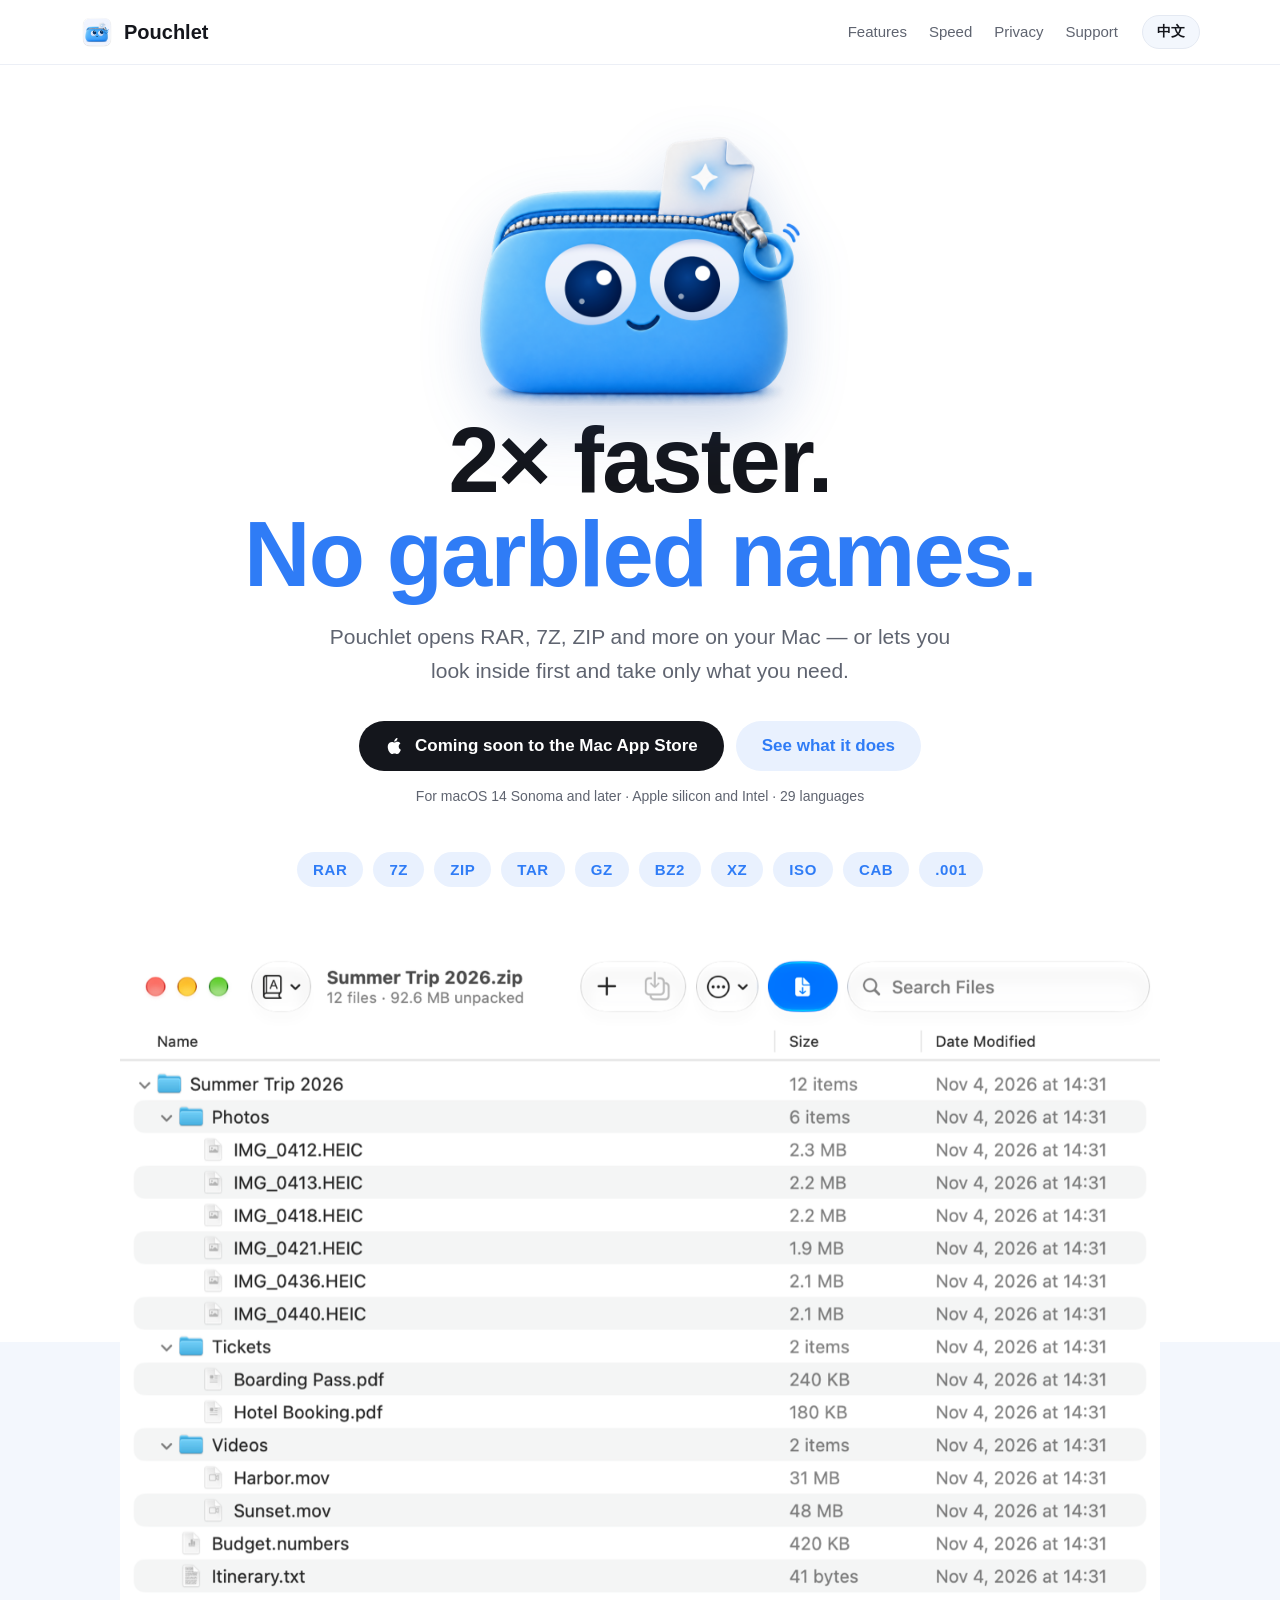
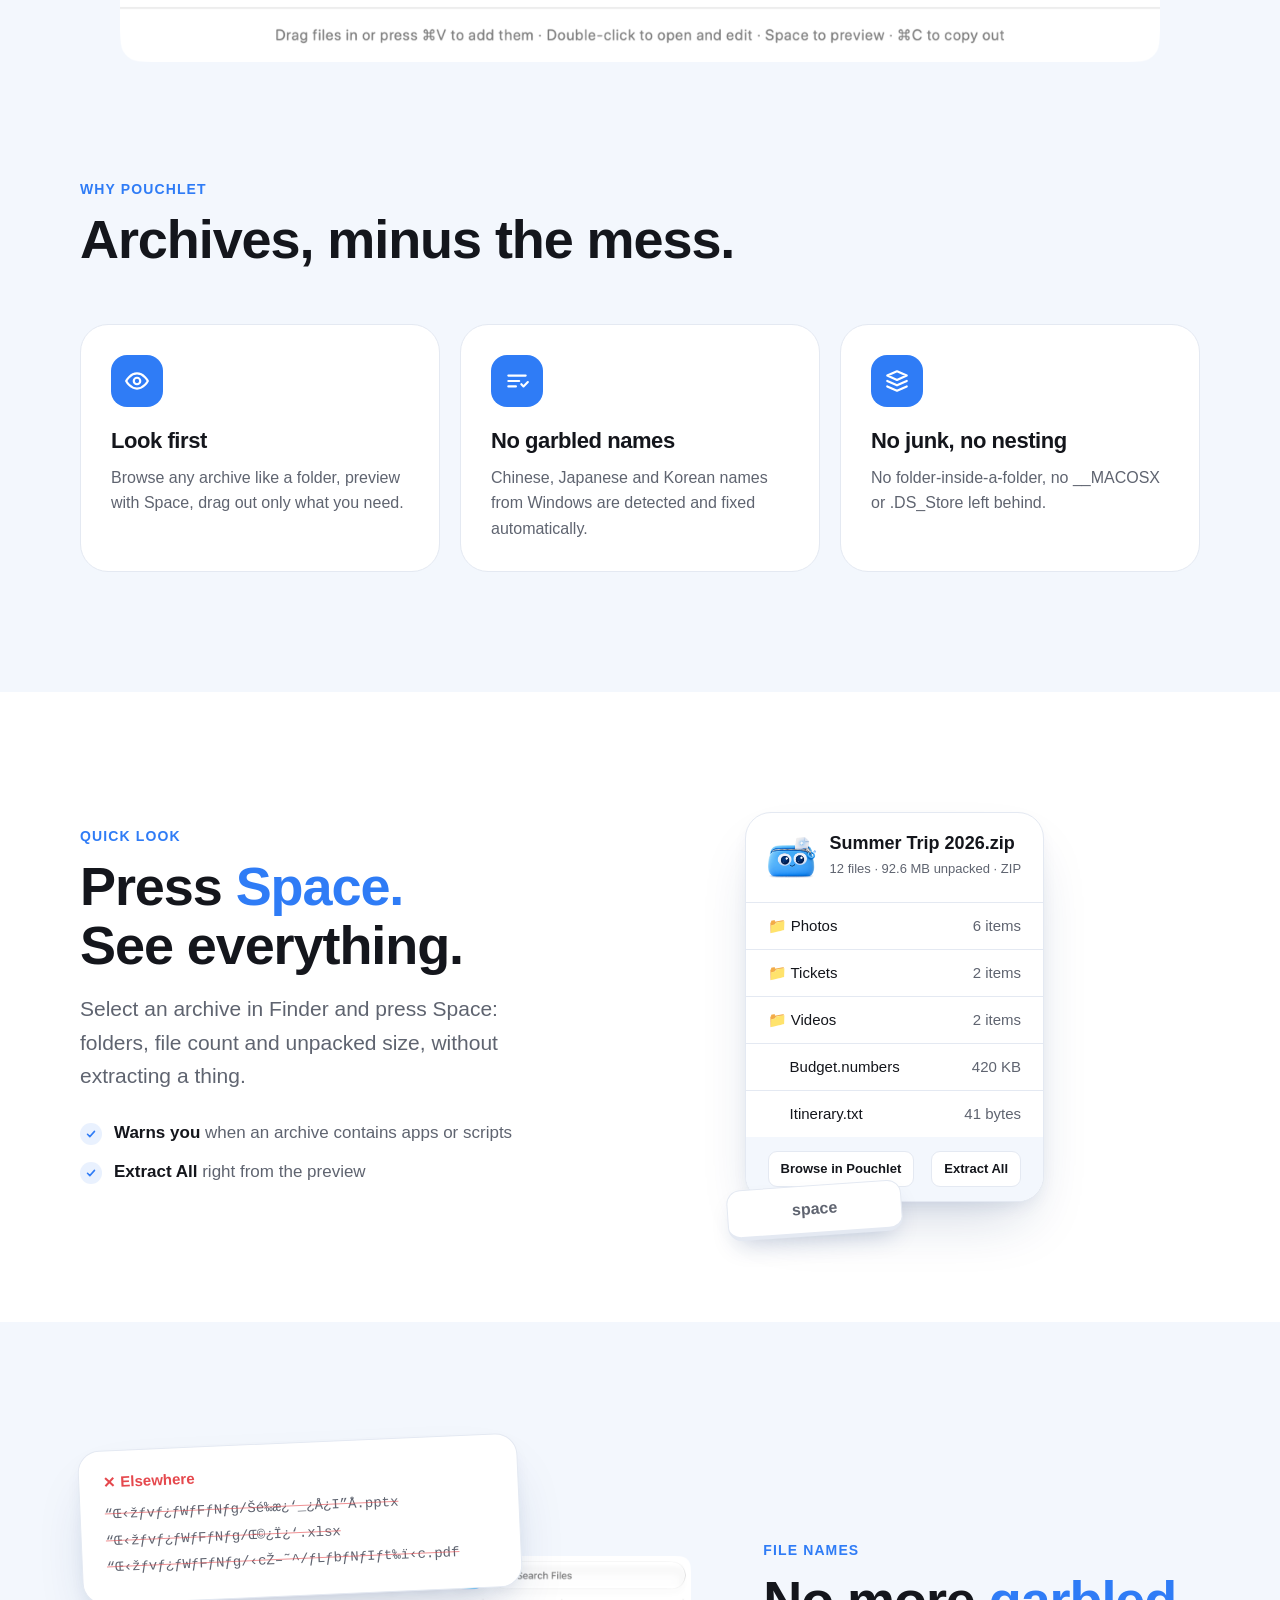
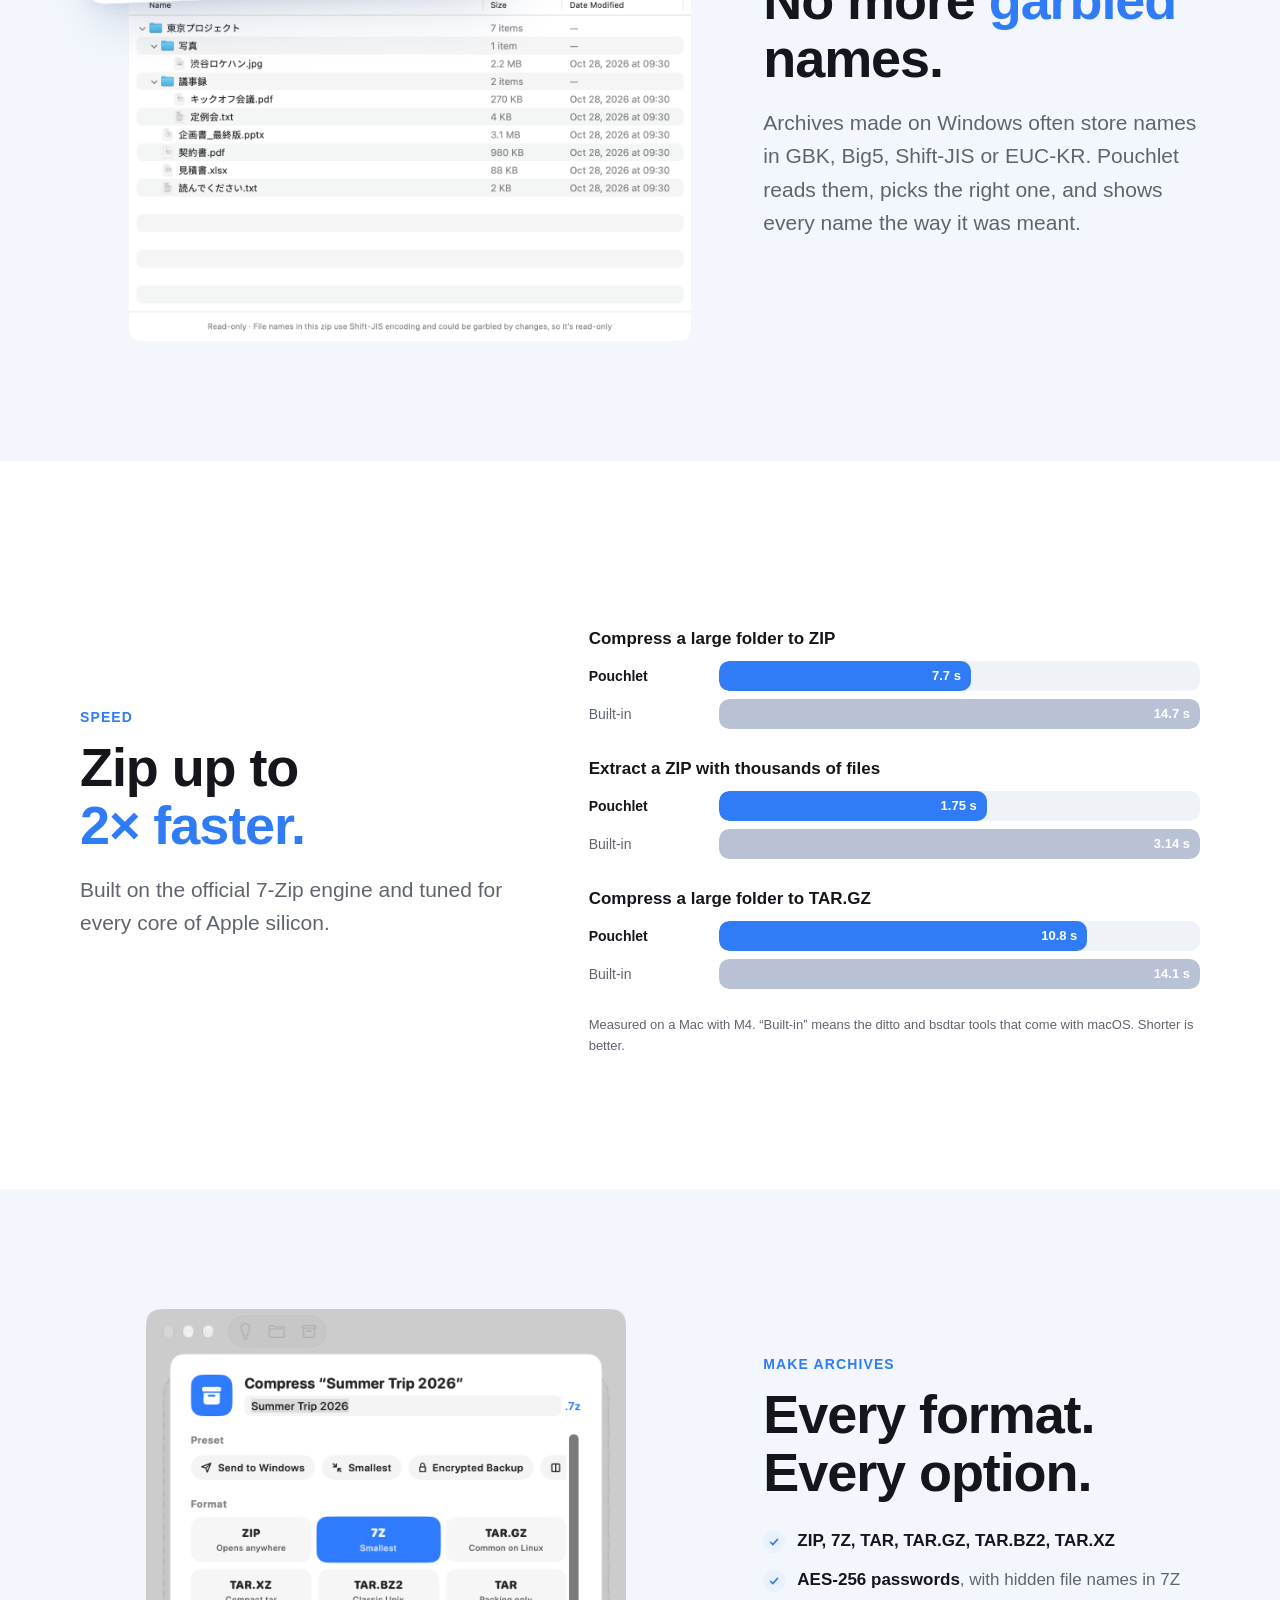
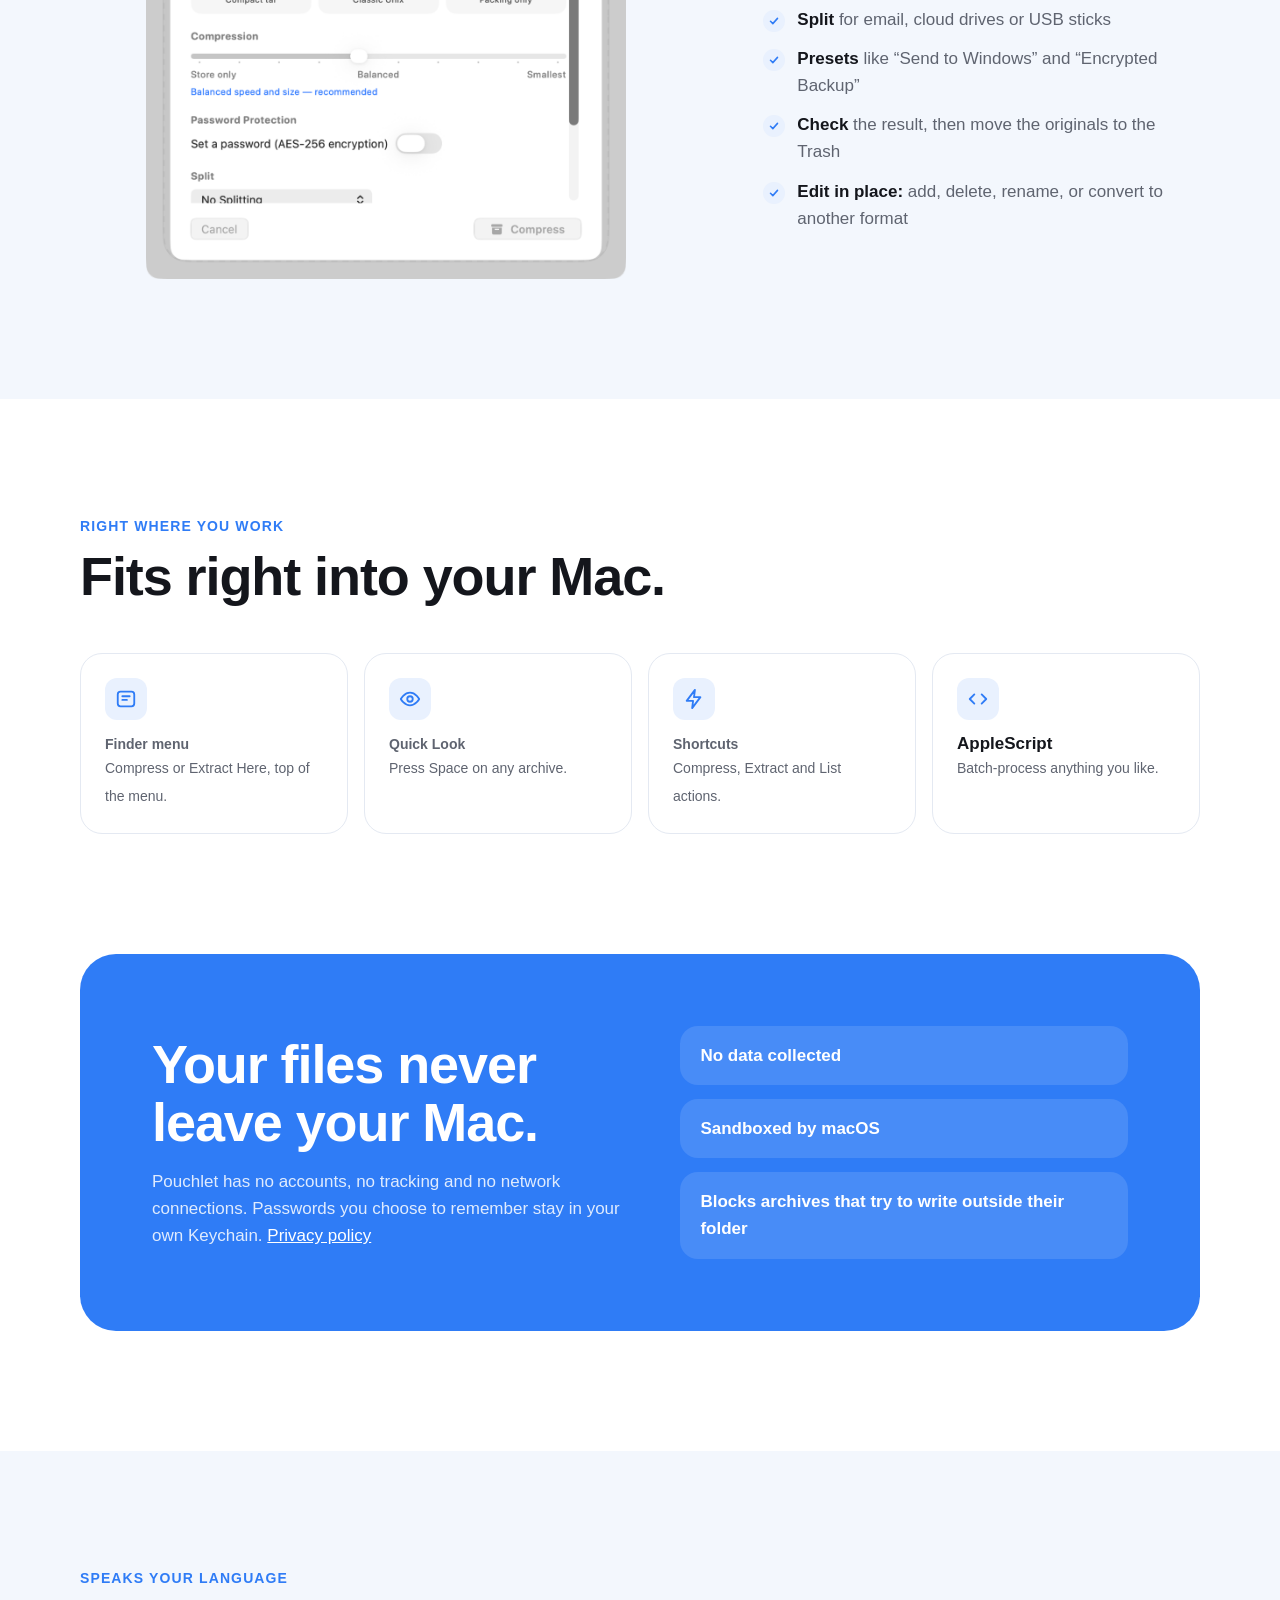
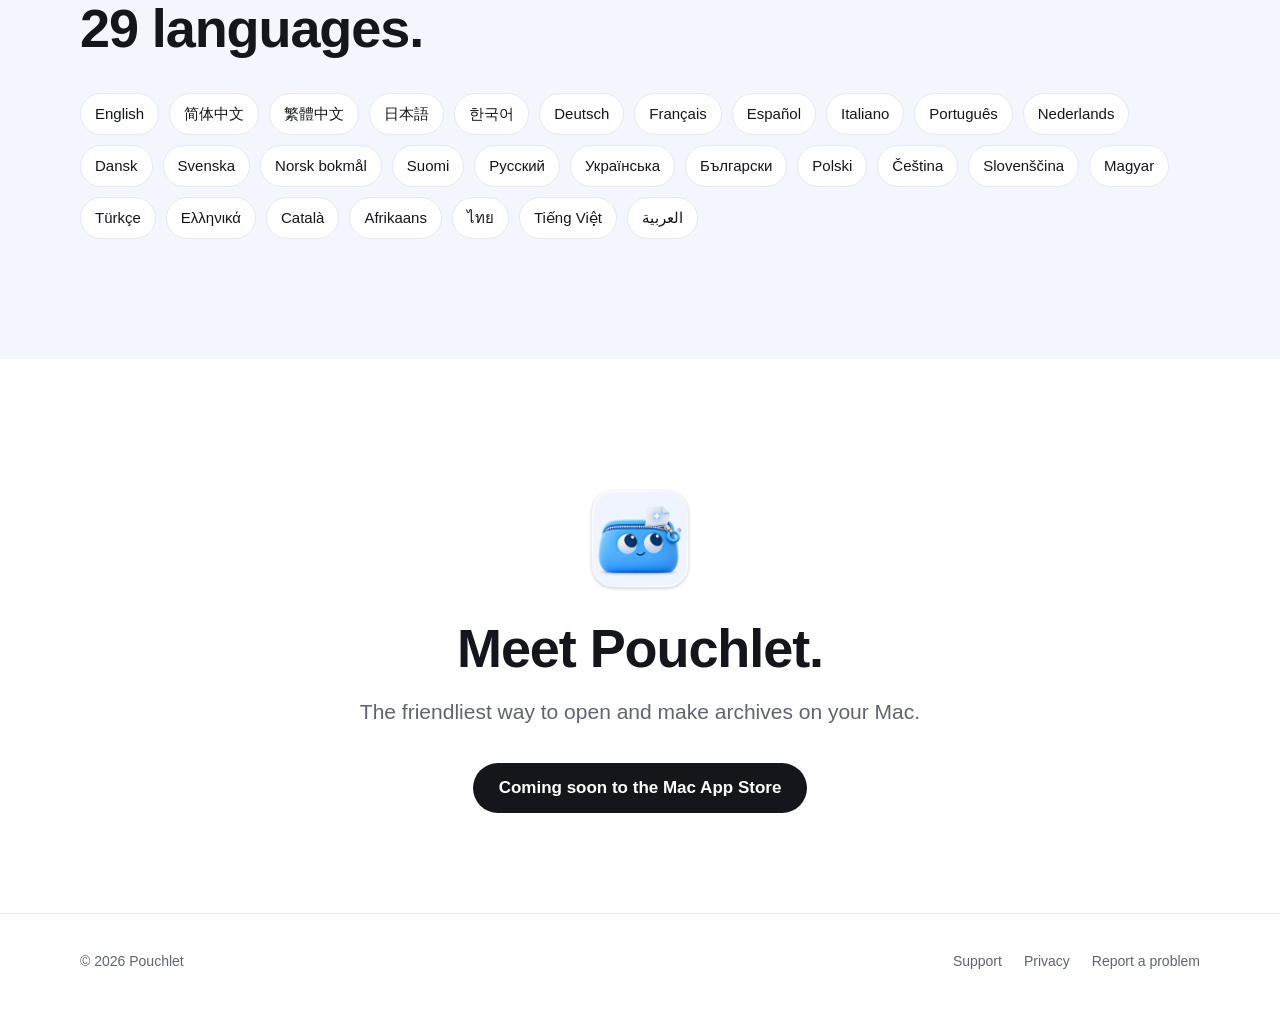
==== commit d6a8205c: "Homepage headline: 2× faster. No garbled names. / 压缩快一倍，解压不乱码 Co-Authored-By: Claude Opus 5.5 <norep" ====
--- a/index.html
+++ b/index.html
@@ -3,9 +3,9 @@
 <head>
 <meta charset="utf-8">
 <meta name="viewport" content="width=device-width, initial-scale=1">
-<title>Pouchlet — Peek inside before you unzip</title>
+<title>Pouchlet — 2× faster. No garbled names.</title>
 <meta name="description" content="Pouchlet opens RAR, 7Z, ZIP and more on your Mac — or lets you look inside first. No garbled names, no junk files, nothing leaves your Mac.">
-<meta property="og:title" content="Pouchlet — Peek inside before you unzip">
+<meta property="og:title" content="Pouchlet — 2× faster. No garbled names.">
 <meta property="og:description" content="The friendliest way to open and make archives on your Mac.">
 <meta property="og:image" content="https://6mmliu.github.io/pouchlet/assets/mascot.png">
 <link rel="icon" href="icon.png">
@@ -74,6 +74,7 @@
 .mascot { width: min(320px, 70vw); margin: 0 auto 8px; animation: bob 3.2s ease-in-out infinite; filter: drop-shadow(0 26px 30px rgba(30, 80, 170, .22)); }
 @keyframes bob { 50% { transform: translateY(-10px) rotate(-1.5deg); } }
 .hero h1 { font-size: clamp(44px, 7.4vw, 92px); line-height: 1.02; }
+.hero h1 .hl { white-space: normal; }
 .hero .lead { max-width: 640px; margin-inline: auto; }
 .cta { display: flex; gap: 12px; justify-content: center; flex-wrap: wrap; margin-top: 34px; }
 .btn { display: inline-flex; align-items: center; gap: 10px; font: 600 17px var(--text); padding: 15px 26px; border-radius: 999px; border: 0; }
@@ -207,7 +208,7 @@
 <header class="hero">
   <div class="wrap">
     <img class="mascot" src="assets/mascot.png" alt="Pouchlet, a small blue pouch with a zipper and big eyes">
-    <h1><span lang="en">Peek inside<br>before you <span class="hl">unzip.</span></span><span lang="zh-Hans">不解压，<span class="hl">先看看。</span></span></h1>
+    <h1><span lang="en">2× faster.<br><span class="hl">No garbled names.</span></span><span lang="zh-Hans">压缩快一倍，<br><span class="hl">解压不乱码。</span></span></h1>
     <p class="lead">
       <span lang="en">Pouchlet opens RAR, 7Z, ZIP and more on your Mac — or lets you look inside first and take only what you need.</span>
       <span lang="zh-Hans">Pouchlet 帮你打开 RAR、7Z、ZIP 等各种压缩包，也可以先看看里面有什么，只拿你需要的。</span>
@@ -431,7 +432,7 @@
   function setLang(l) {
     root.setAttribute("data-lang", l);
     root.setAttribute("lang", l === "zh" ? "zh-Hans" : "en");
-    document.title = l === "zh" ? "Pouchlet — 不解压，先看看" : "Pouchlet — Peek inside before you unzip";
+    document.title = l === "zh" ? "Pouchlet — 压缩快一倍，解压不乱码" : "Pouchlet — 2× faster. No garbled names.";
   }
   var saved = null;
   try { saved = localStorage.getItem("pouchlet-lang"); } catch (e) {}
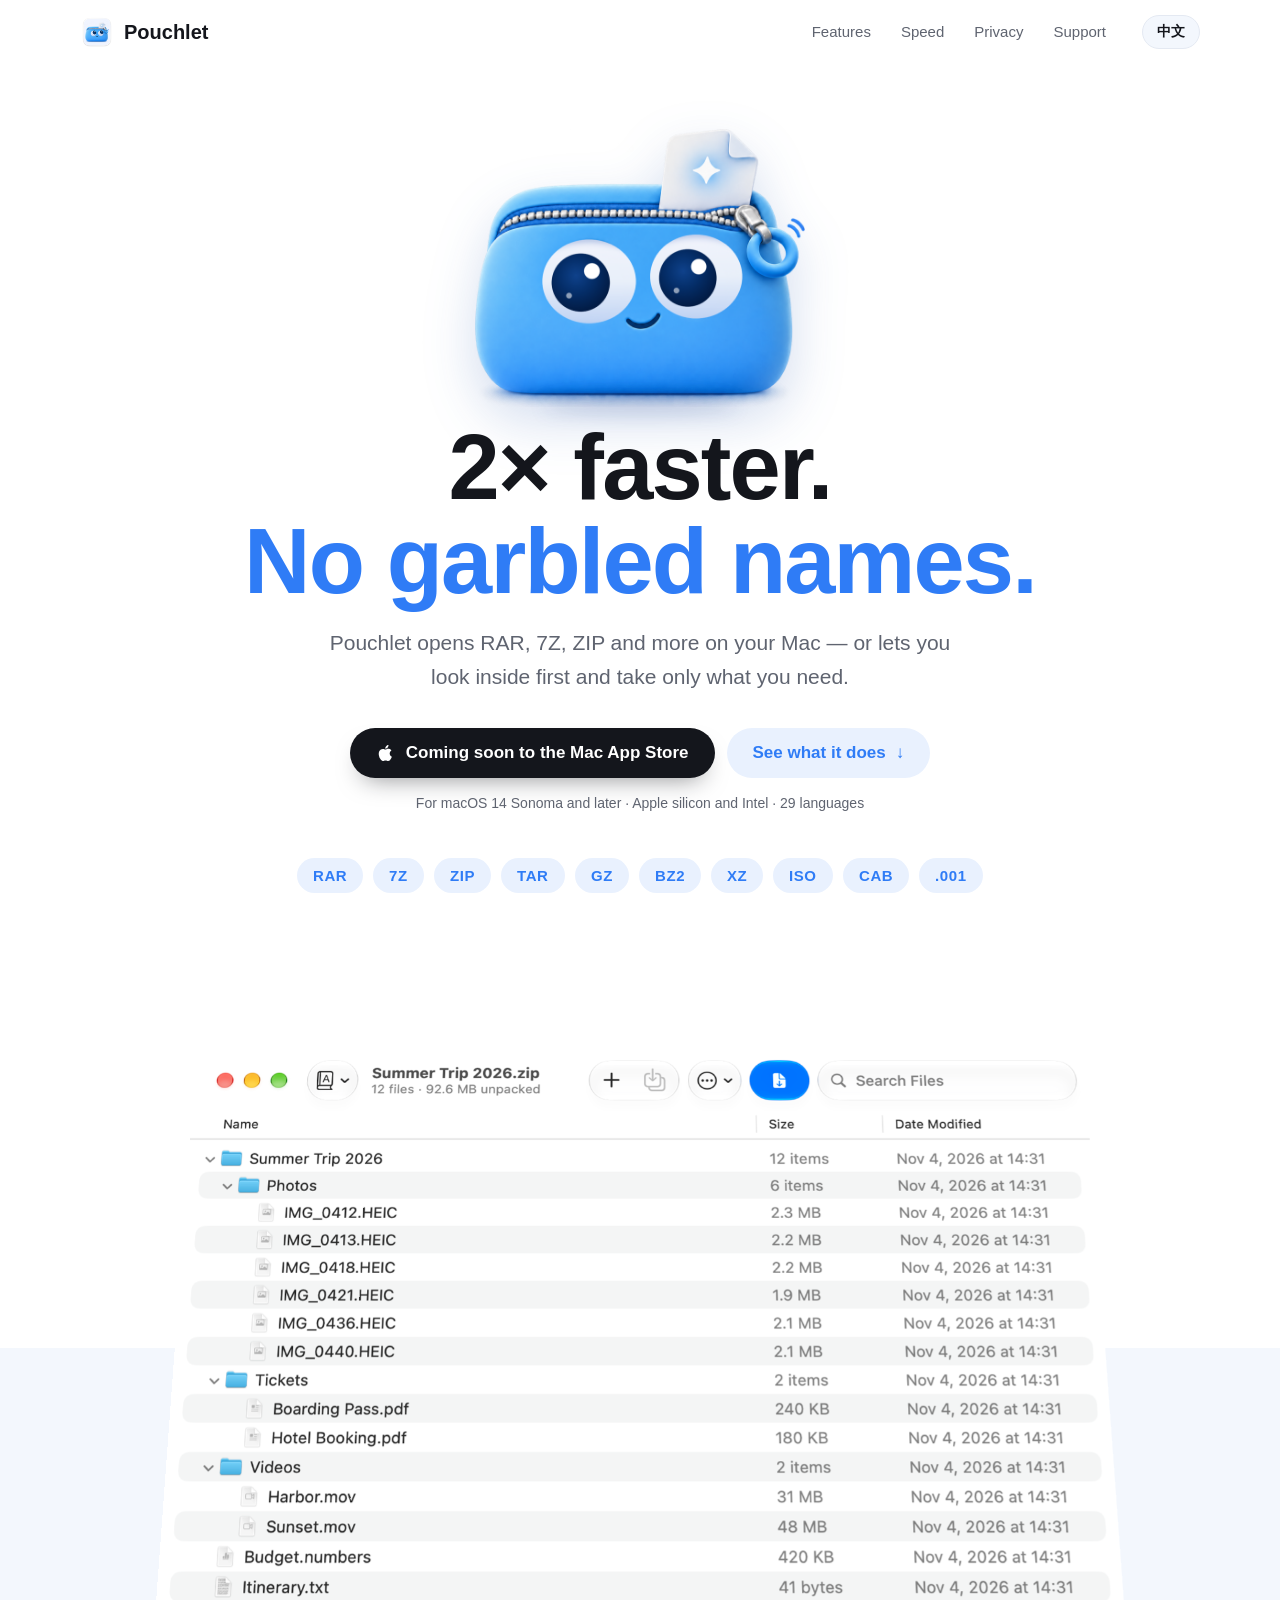
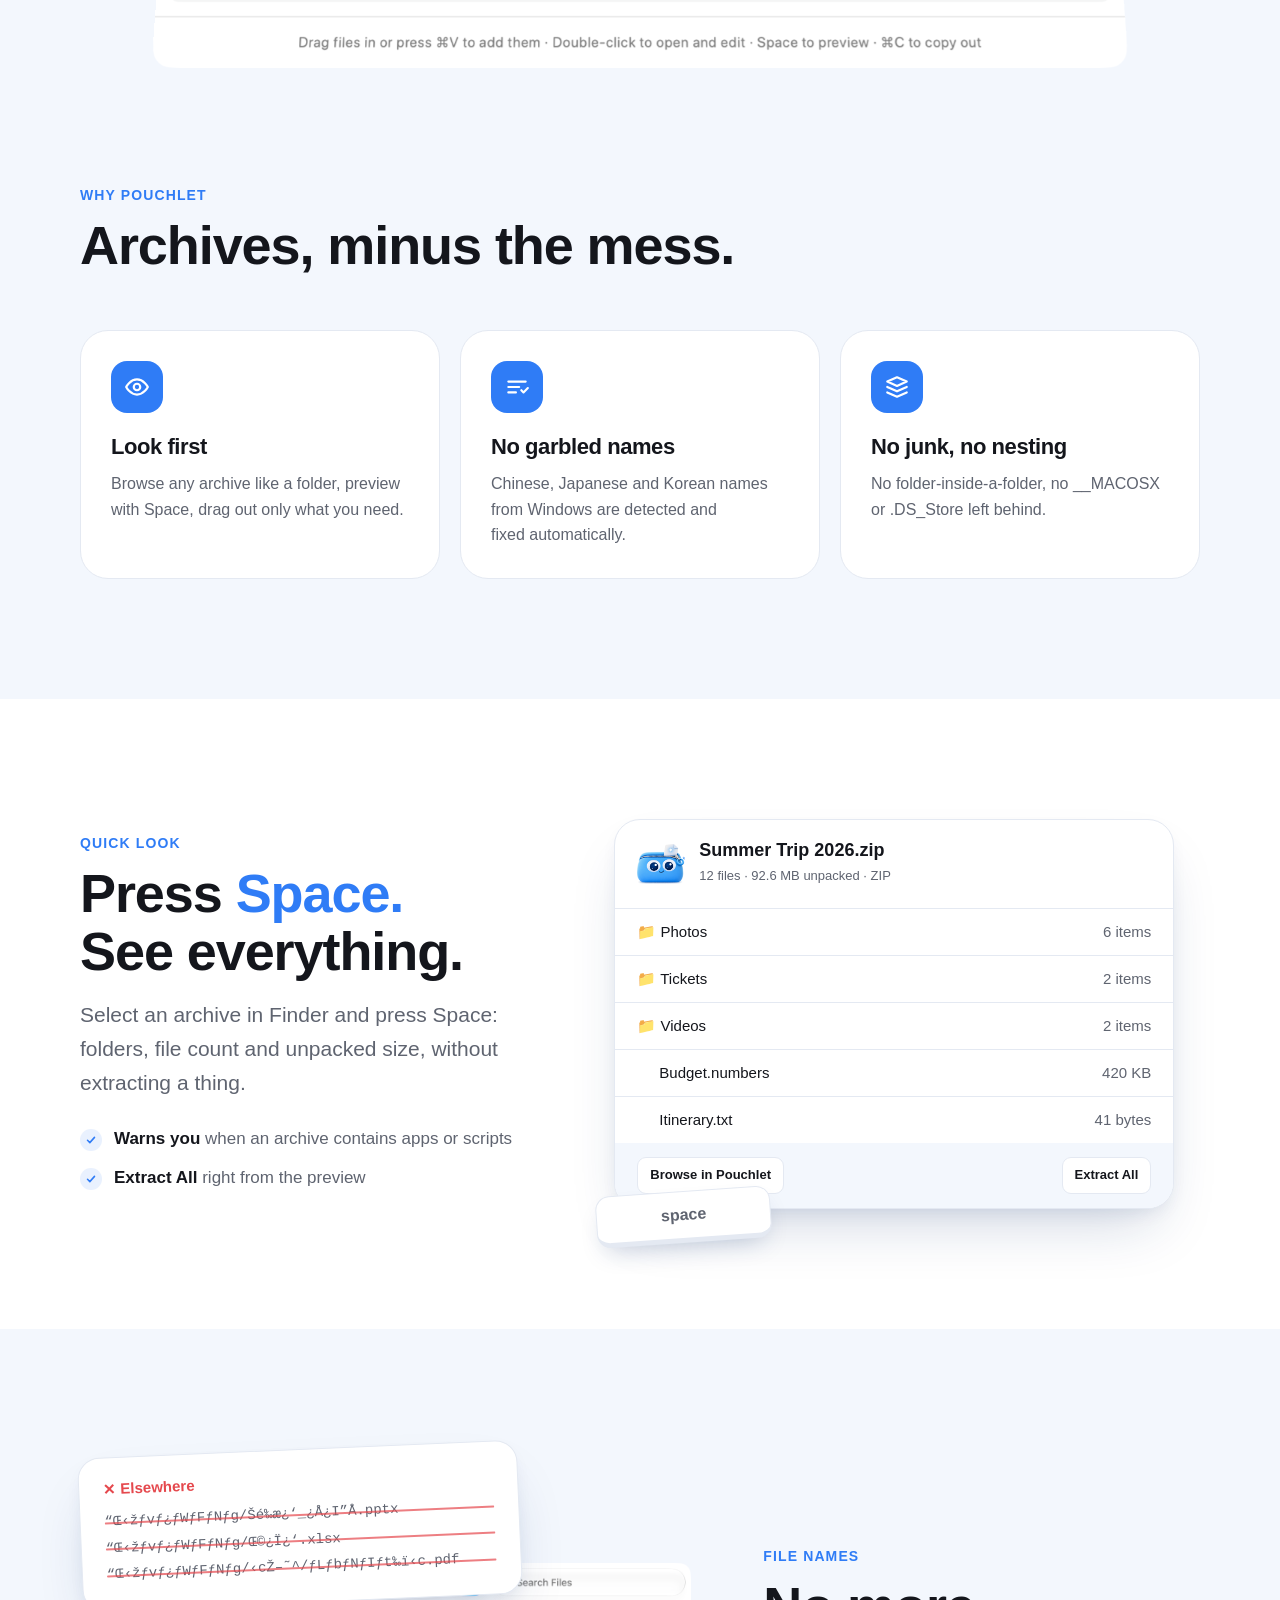
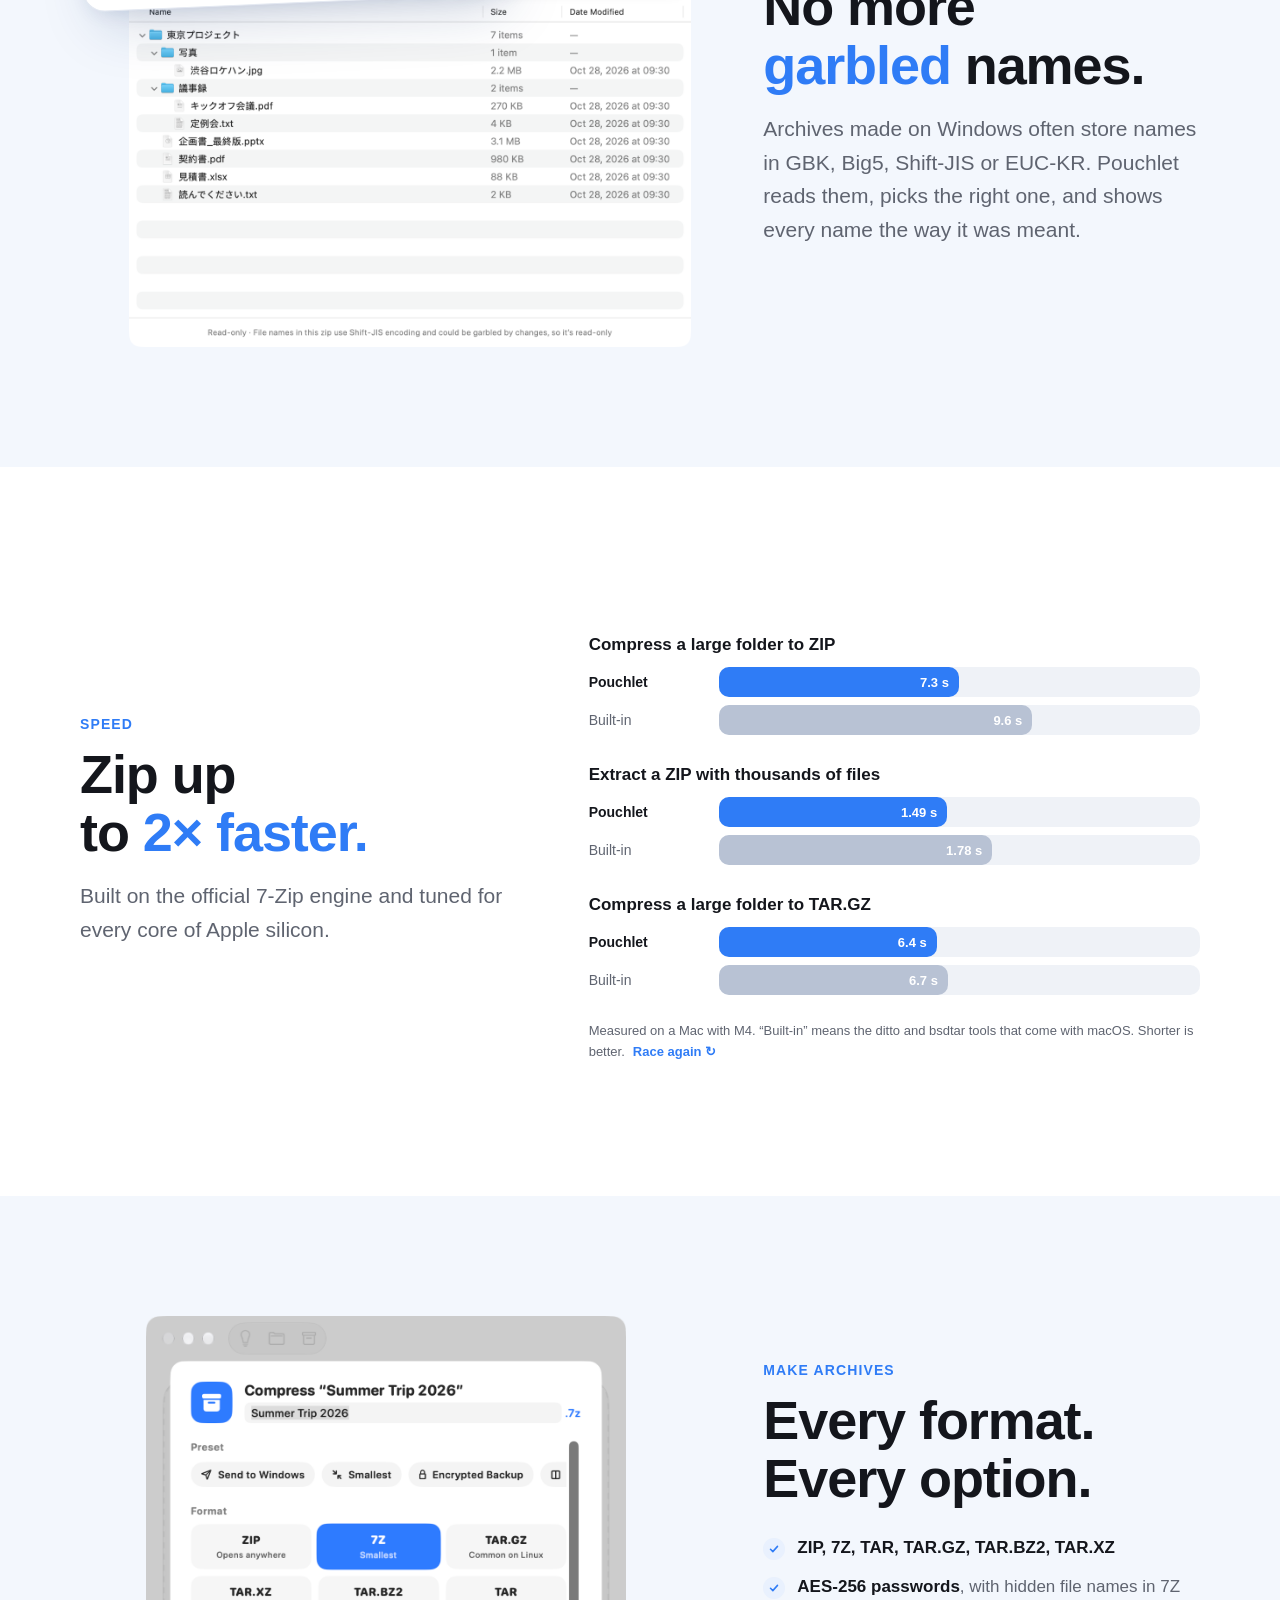
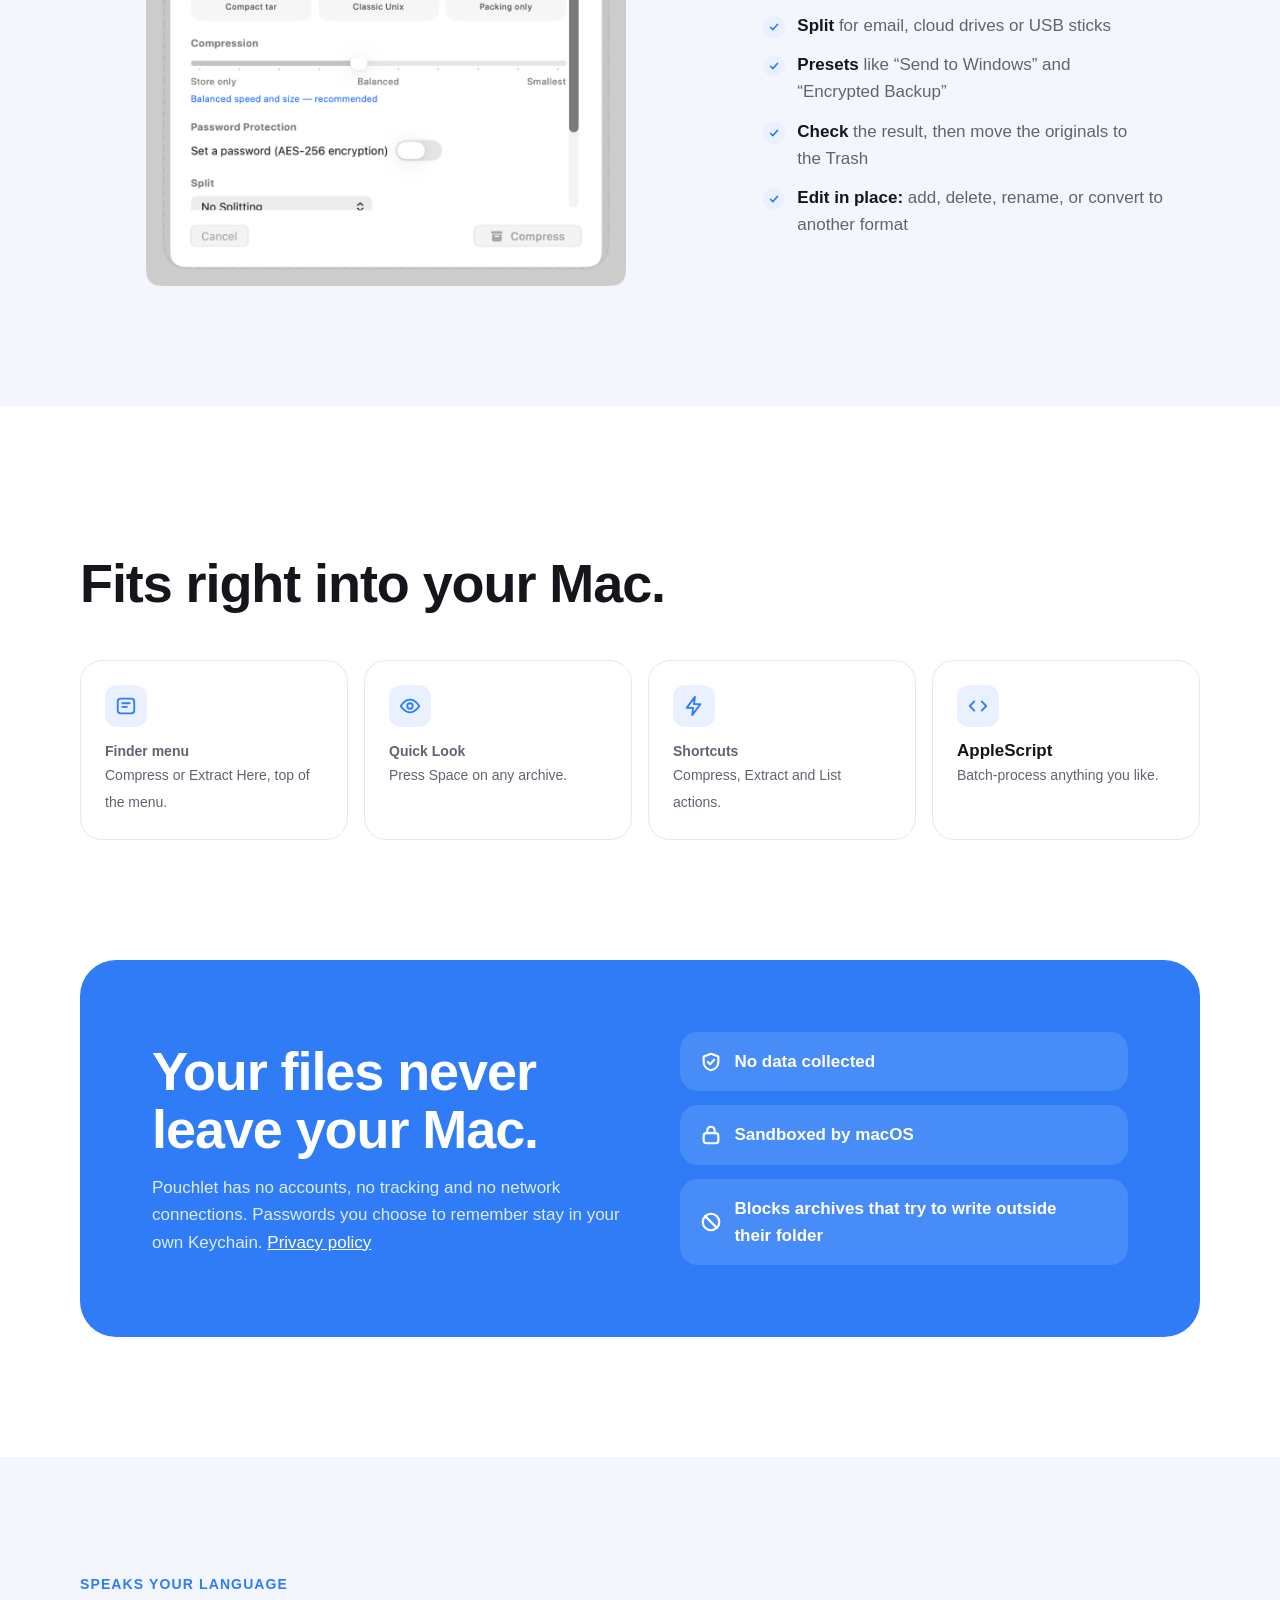
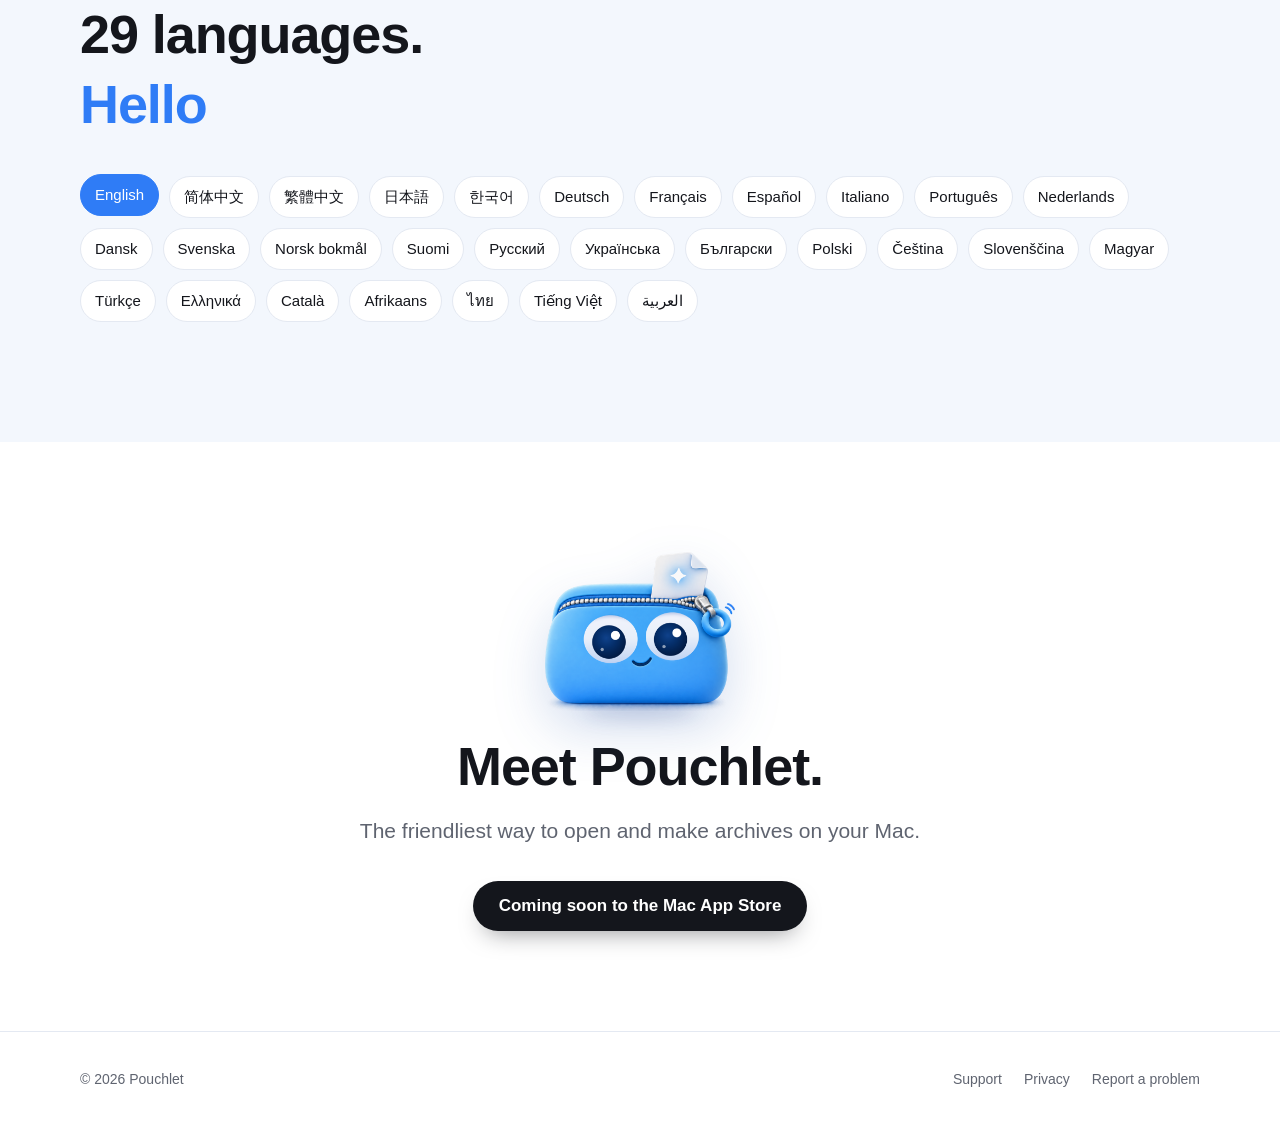
==== commit a9f5049a: "Live mascot eyes and motion throughout Co-Authored-By: Claude Opus 5.5 <noreply@anthropic.com>" ====
--- a/index.html
+++ b/index.html
@@ -8,7 +8,10 @@
 <meta property="og:title" content="Pouchlet — 2× faster. No garbled names.">
 <meta property="og:description" content="The friendliest way to open and make archives on your Mac.">
 <meta property="og:image" content="https://6mmliu.github.io/pouchlet/assets/mascot.png">
+<meta name="theme-color" content="#ffffff">
 <link rel="icon" href="icon.png">
+<link rel="preload" as="image" href="assets/mascot-body.png">
+<script>document.documentElement.classList.add("js");</script>
 <style>
 :root {
   --blue: #2f7cf6;
@@ -22,7 +25,10 @@
   --line: #e4e9f2;
   --red: #e5484d;
   --shadow: 0 30px 60px -20px rgba(20, 50, 110, .22), 0 8px 20px -8px rgba(20, 50, 110, .12);
+  --lift: 0 24px 40px -18px rgba(20, 50, 110, .28), 0 4px 12px -4px rgba(20, 50, 110, .08);
   --radius: 28px;
+  --ease: cubic-bezier(.16, 1, .3, 1);
+  --spring: cubic-bezier(.34, 1.56, .64, 1);
   --round: ui-rounded, "SF Pro Rounded", -apple-system, "PingFang SC", "Hiragino Sans GB", sans-serif;
   --text: -apple-system, BlinkMacSystemFont, "SF Pro Text", "PingFang SC", "Hiragino Sans GB", "Microsoft YaHei", sans-serif;
 }
@@ -31,64 +37,104 @@
     --bg: #111317; --tint: #171b22; --card: #1c2028; --ink: #eceef2; --muted: #a3a9b6;
     --line: #2a303b; --blue: #5a9bff; --blue-ink: #8ab8ff; --blue-soft: #1d2a40;
     --shadow: 0 30px 60px -20px rgba(0, 0, 0, .6), 0 8px 20px -8px rgba(0, 0, 0, .4);
+    --lift: 0 24px 40px -18px rgba(0, 0, 0, .7), 0 4px 12px -4px rgba(0, 0, 0, .4);
   }
 }
 :root[data-theme="dark"] {
   --bg: #111317; --tint: #171b22; --card: #1c2028; --ink: #eceef2; --muted: #a3a9b6;
   --line: #2a303b; --blue: #5a9bff; --blue-ink: #8ab8ff; --blue-soft: #1d2a40;
+  --shadow: 0 30px 60px -20px rgba(0, 0, 0, .6), 0 8px 20px -8px rgba(0, 0, 0, .4);
+  --lift: 0 24px 40px -18px rgba(0, 0, 0, .7), 0 4px 12px -4px rgba(0, 0, 0, .4);
 }
 * { box-sizing: border-box; }
 html { scroll-behavior: smooth; scroll-padding-top: 80px; }
-body { margin: 0; background: var(--bg); color: var(--ink); font: 17px/1.6 var(--text); -webkit-font-smoothing: antialiased; }
+body { margin: 0; background: var(--bg); color: var(--ink); font: 17px/1.6 var(--text); -webkit-font-smoothing: antialiased; text-rendering: optimizeLegibility; overflow-x: hidden; }
+::selection { background: color-mix(in srgb, var(--blue) 24%, transparent); }
 img { display: block; max-width: 100%; height: auto; }
 a { color: var(--blue); text-decoration: none; }
-a:hover { text-decoration: underline; }
+a:hover { text-decoration: underline; text-underline-offset: 3px; }
 :focus-visible { outline: 3px solid var(--blue); outline-offset: 3px; border-radius: 8px; }
+p, li { text-wrap: pretty; }
 
 /* language switch: everything is written twice, one copy is hidden */
 html[data-lang="en"] [lang="zh-Hans"]:not(html) { display: none !important; }
 html[data-lang="zh"] [lang="en"]:not(html) { display: none !important; }
 
 .wrap { width: min(100% - 32px, 1120px); margin-inline: auto; }
-h1, h2, h3 { font-family: var(--round); letter-spacing: -0.02em; margin: 0; }
+h1, h2, h3 { font-family: var(--round); letter-spacing: -0.02em; margin: 0; text-wrap: balance; }
 h2 { font-size: clamp(32px, 4.6vw, 54px); line-height: 1.08; }
 h3 { font-size: 22px; line-height: 1.25; }
 .lead { font-size: clamp(18px, 2vw, 21px); color: var(--muted); margin: 18px 0 0; }
 .eyebrow { font: 700 14px/1 var(--round); color: var(--blue); letter-spacing: .08em; text-transform: uppercase; margin-bottom: 14px; }
 .hl { color: var(--blue); white-space: nowrap; }
 
+/* scroll reveal: hidden only when the script is running */
+.js .rise { opacity: 0; transform: translateY(26px); }
+.rise { transition: opacity .8s var(--ease), transform .8s var(--ease), translate .4s var(--ease), box-shadow .4s var(--ease), border-color .4s var(--ease); }
+.js .rise.in { opacity: 1; transform: none; }
+
 /* nav */
-nav.top { position: sticky; top: 0; z-index: 10; background: color-mix(in srgb, var(--bg) 82%, transparent); backdrop-filter: saturate(1.6) blur(16px); -webkit-backdrop-filter: saturate(1.6) blur(16px); border-bottom: 1px solid color-mix(in srgb, var(--line) 70%, transparent); }
+nav.top { position: sticky; top: 0; z-index: 10; background: color-mix(in srgb, var(--bg) 82%, transparent); backdrop-filter: saturate(1.6) blur(16px); -webkit-backdrop-filter: saturate(1.6) blur(16px); border-bottom: 1px solid transparent; transition: border-color .3s ease-out; }
+nav.top.scrolled { border-bottom-color: color-mix(in srgb, var(--line) 80%, transparent); }
 nav.top .wrap { display: flex; align-items: center; gap: 24px; height: 64px; }
 .brand { display: flex; align-items: center; gap: 10px; font: 700 20px var(--round); color: var(--ink); }
 .brand:hover { text-decoration: none; }
-.brand img { width: 34px; height: 34px; }
-nav.top .links { display: flex; gap: 22px; margin-left: auto; font-size: 15px; }
-nav.top .links a { color: var(--muted); }
-nav.top .links a:hover { color: var(--ink); text-decoration: none; }
-.lang-btn { font: 600 14px var(--text); color: var(--ink); background: var(--tint); border: 1px solid var(--line); border-radius: 999px; padding: 7px 14px; cursor: pointer; transition: background .15s ease-out; }
+.brand img { width: 34px; height: 34px; transition: transform .5s var(--spring); }
+.brand:hover img { transform: rotate(-10deg) scale(1.08); }
+nav.top .links { display: flex; gap: 6px; margin-left: auto; font-size: 15px; }
+nav.top .links a { color: var(--muted); padding: 6px 12px; border-radius: 999px; transition: color .2s ease-out, background .2s ease-out; }
+nav.top .links a:hover { color: var(--ink); text-decoration: none; background: var(--tint); }
+nav.top .links a.on { color: var(--blue); background: var(--blue-soft); }
+.lang-btn { font: 600 14px var(--text); color: var(--ink); background: var(--tint); border: 1px solid var(--line); border-radius: 999px; padding: 7px 14px; cursor: pointer; transition: background .15s ease-out, transform .2s var(--spring); }
 .lang-btn:hover { background: var(--blue-soft); }
+.lang-btn:active { transform: scale(.95); }
+.progress { position: absolute; left: 0; bottom: -1px; height: 2px; width: 100%; background: var(--blue); transform-origin: 0 50%; transform: scaleX(0); }
 
 /* hero */
-.hero { text-align: center; padding: 72px 0 0; overflow: hidden; }
-.mascot { width: min(320px, 70vw); margin: 0 auto 8px; animation: bob 3.2s ease-in-out infinite; filter: drop-shadow(0 26px 30px rgba(30, 80, 170, .22)); }
-@keyframes bob { 50% { transform: translateY(-10px) rotate(-1.5deg); } }
+.hero { text-align: center; padding: 64px 0 0; overflow: hidden; }
 .hero h1 { font-size: clamp(44px, 7.4vw, 92px); line-height: 1.02; }
+.hero h1 .ln { display: block; overflow: hidden; padding: 0 .06em .12em; margin-bottom: -.12em; }
+.hero h1 .ln > span { display: inline-block; animation: lineUp 1.1s var(--ease) both; animation-delay: var(--d, 0ms); }
 .hero h1 .hl { white-space: normal; }
+@keyframes lineUp { from { transform: translateY(110%); } }
+.intro { animation: fadeUp .9s var(--ease) both; animation-delay: var(--d, 0ms); }
+@keyframes fadeUp { from { opacity: 0; transform: translateY(16px); } }
 .hero .lead { max-width: 640px; margin-inline: auto; }
 .cta { display: flex; gap: 12px; justify-content: center; flex-wrap: wrap; margin-top: 34px; }
-.btn { display: inline-flex; align-items: center; gap: 10px; font: 600 17px var(--text); padding: 15px 26px; border-radius: 999px; border: 0; }
+.btn { display: inline-flex; align-items: center; gap: 10px; font: 600 17px var(--text); padding: 15px 26px; border-radius: 999px; border: 0; transition: transform .25s var(--spring), background .2s ease-out, box-shadow .3s var(--ease); }
 .btn:hover { text-decoration: none; }
-.btn.primary { background: var(--ink); color: var(--bg); }
+.btn.primary { background: var(--ink); color: var(--bg); box-shadow: 0 12px 24px -12px rgba(20, 22, 28, .5); }
 .btn.primary svg { width: 20px; height: 20px; }
 .btn.ghost { color: var(--blue); background: var(--blue-soft); }
-.btn.ghost:hover { background: color-mix(in srgb, var(--blue-soft) 70%, var(--blue) 12%); }
+.btn.ghost:hover { background: color-mix(in srgb, var(--blue-soft) 70%, var(--blue) 12%); transform: translateY(-2px); }
+.btn.ghost:active { transform: scale(.97); }
+.btn.ghost .arrow { transition: transform .3s var(--spring); }
+.btn.ghost:hover .arrow { transform: translateY(3px); }
 .meta { font-size: 14px; color: var(--muted); margin-top: 14px; }
 .formats { display: flex; flex-wrap: wrap; justify-content: center; gap: 10px; margin: 44px auto 0; max-width: 760px; }
-.formats span { font: 700 15px var(--round); letter-spacing: .04em; color: var(--blue); background: var(--blue-soft); padding: 9px 16px; border-radius: 999px; }
-.hero-shot { margin: 64px auto 0; width: min(100%, 1040px); filter: drop-shadow(var(--shadow)); }
-/* tinted floor starts halfway down the screenshot (a hard edge, not a fade) */
+.formats span { font: 700 15px var(--round); letter-spacing: .04em; color: var(--blue); background: var(--blue-soft); padding: 9px 16px; border-radius: 999px; animation: pop .7s var(--spring) both; animation-delay: var(--d, 600ms); transition: translate .3s var(--spring), background .2s ease-out, color .2s ease-out; }
+.formats span:hover { translate: 0 -3px; background: var(--blue); color: #fff; }
+@keyframes pop { from { opacity: 0; transform: scale(.6) translateY(10px); } }
 .hero-band { background: linear-gradient(to bottom, transparent 0 55%, var(--tint) 55% 100%); }
+.tilt-stage { perspective: 1800px; margin: 64px auto 0; width: min(100%, 1040px); }
+.tilt { transform-origin: 50% 100%; will-change: transform; }
+.hero-shot { width: 100%; filter: drop-shadow(var(--shadow)); }
+
+/* the mascot */
+.pouch-stage { width: min(330px, 72vw); margin: 0 auto 6px; animation: pouchIn 1s var(--spring) both; }
+@keyframes pouchIn { from { opacity: 0; transform: scale(.7) translateY(20px); } }
+.pouch-float { animation: bob 3.4s ease-in-out infinite; filter: drop-shadow(0 22px 26px rgba(30, 80, 170, .2)); }
+@keyframes bob { 50% { transform: translateY(-10px) rotate(-1.5deg); } }
+.pouch { position: relative; aspect-ratio: 720 / 606; cursor: pointer; -webkit-tap-highlight-color: transparent; transform-origin: 50% 100%; }
+.pouch > img, .pouch > svg { position: absolute; inset: 0; width: 100%; height: 100%; }
+.pouch .pupil { transform-box: fill-box; transform-origin: center; }
+.pouch .lid { transform: translateY(-220px); }
+.pouch.blink .lid { animation: blink .17s ease-in-out; }
+@keyframes blink { 50% { transform: translateY(0); } }
+.pouch.squish { animation: squish .6s var(--spring); }
+@keyframes squish { 0% { transform: none; } 22% { transform: scale(1.08, .88); } 48% { transform: scale(.95, 1.06) translateY(-10px); } 100% { transform: none; } }
+.pouch-shadow { width: 58%; height: 18px; margin: -10px auto 0; border-radius: 50%; background: rgba(20, 60, 140, .16); filter: blur(9px); animation: shadow 3.4s ease-in-out infinite; }
+@keyframes shadow { 50% { transform: scaleX(.8); opacity: .55; } }
 
 /* sections */
 section.block { padding: 120px 0; }
@@ -99,91 +145,122 @@
 ul.ticks { list-style: none; padding: 0; margin: 26px 0 0; display: grid; gap: 12px; }
 ul.ticks li { padding-left: 34px; position: relative; color: var(--muted); }
 ul.ticks li::before { content: ""; position: absolute; left: 0; top: 4px; width: 22px; height: 22px; border-radius: 50%; background: var(--blue-soft) url("data:image/svg+xml,%3Csvg xmlns='http://www.w3.org/2000/svg' viewBox='0 0 24 24'%3E%3Cpath d='M6 12.5l4 4 8-9' fill='none' stroke='%232f7cf6' stroke-width='2.6' stroke-linecap='round' stroke-linejoin='round'/%3E%3C/svg%3E") center/14px no-repeat; }
+.js .text.rise ul.ticks li { opacity: 0; transform: translateX(-10px); transition: opacity .6s var(--ease), transform .6s var(--ease); transition-delay: calc(300ms + var(--i, 0) * 80ms); }
+.js .text.rise.in ul.ticks li { opacity: 1; transform: none; }
 ul.ticks b { color: var(--ink); font-weight: 600; }
 
 /* three cards */
 .cards { display: grid; gap: 20px; margin-top: 56px; grid-template-columns: 1fr; }
 @media (min-width: 760px) { .cards { grid-template-columns: repeat(3, 1fr); } }
 .card { background: var(--card); border: 1px solid var(--line); border-radius: var(--radius); padding: 30px; }
-.card .ic { width: 52px; height: 52px; border-radius: 16px; background: var(--blue); display: grid; place-items: center; margin-bottom: 20px; }
+.card:hover { translate: 0 -6px; box-shadow: var(--lift); border-color: color-mix(in srgb, var(--blue) 30%, var(--line)); }
+.card .ic { width: 52px; height: 52px; border-radius: 16px; background: var(--blue); display: grid; place-items: center; margin-bottom: 20px; transition: transform .5s var(--spring); }
+.card:hover .ic { transform: rotate(-8deg) scale(1.08); }
 .card .ic svg { width: 26px; height: 26px; stroke: #fff; fill: none; stroke-width: 2; stroke-linecap: round; stroke-linejoin: round; }
 .card p { color: var(--muted); margin: 10px 0 0; font-size: 16px; }
 
 /* quick look illustration */
-.ql { position: relative; max-width: 560px; margin-inline: auto; }
-.ql-panel { background: var(--card); border: 1px solid var(--line); border-radius: 26px; box-shadow: var(--shadow); overflow: hidden; }
+.ql { position: relative; max-width: 560px; width: 100%; margin-inline: auto; }
+.ql-panel { background: var(--card); border: 1px solid var(--line); border-radius: 26px; box-shadow: var(--shadow); overflow: hidden; transition: opacity .7s var(--ease) .35s, transform .7s var(--spring) .35s; }
+.js .ql:not(.in) .ql-panel { opacity: 0; transform: scale(.92) translateY(14px); }
 .ql-head { display: flex; align-items: center; gap: 14px; padding: 20px 22px; border-bottom: 1px solid var(--line); }
 .ql-head img { width: 48px; }
 .ql-head b { font: 700 18px var(--round); display: block; }
 .ql-head small { color: var(--muted); font-size: 13px; }
-.ql-row { display: flex; justify-content: space-between; padding: 11px 22px; font-size: 15px; border-bottom: 1px solid var(--line); }
+.ql-row { display: flex; justify-content: space-between; padding: 11px 22px; font-size: 15px; border-bottom: 1px solid var(--line); transition: opacity .5s var(--ease), transform .5s var(--ease), background .2s ease-out; transition-delay: calc(560ms + var(--i, 0) * 70ms), calc(560ms + var(--i, 0) * 70ms), 0s; }
+.js .ql:not(.in) .ql-row { opacity: 0; transform: translateX(-12px); }
+.ql-row:hover { background: var(--tint); }
 .ql-row:last-child { border-bottom: 0; }
 .ql-row span:last-child { color: var(--muted); font-variant-numeric: tabular-nums; }
 .ql-row .ind { padding-left: 22px; }
-.ql-row.risk span:first-child::after { content: " ⚠︎"; color: #c77700; }
 .ql-foot { display: flex; justify-content: space-between; gap: 10px; padding: 14px 22px; background: var(--tint); }
 .ql-foot span { font-size: 13px; font-weight: 600; padding: 7px 12px; border-radius: 9px; background: var(--card); border: 1px solid var(--line); }
-.key { position: absolute; left: -18px; bottom: -34px; font: 600 16px var(--text); color: var(--muted); background: var(--card); border: 1px solid var(--line); border-bottom-width: 4px; border-radius: 14px; padding: 14px 64px; box-shadow: 0 12px 24px -10px rgba(20, 50, 110, .25); transform: rotate(-4deg); }
+.ql-foot span:last-child { background: var(--blue); color: #fff; border-color: var(--blue); }
+.key { position: absolute; left: -18px; bottom: -34px; font: 600 16px var(--text); color: var(--muted); background: var(--card); border: 1px solid var(--line); border-bottom-width: 5px; border-radius: 14px; padding: 14px 64px; box-shadow: 0 12px 24px -10px rgba(20, 50, 110, .25); transform: rotate(-4deg); cursor: pointer; user-select: none; transition: transform .12s ease-out, border-bottom-width .12s ease-out, box-shadow .12s ease-out; }
+.key:hover, .key.down { transform: rotate(-4deg) translateY(3px); border-bottom-width: 2px; box-shadow: 0 6px 12px -8px rgba(20, 50, 110, .3); }
 
 /* garbled names */
 .compare { position: relative; }
 .bad { position: relative; z-index: 2; background: var(--card); border: 1px solid var(--line); border-radius: 22px; padding: 22px 24px; box-shadow: var(--shadow); max-width: 440px; transform: rotate(-2.5deg); margin: 0 0 -40px 0; }
+.compare.in .bad { animation: shake .45s ease-in-out 1.7s; }
+@keyframes shake { 25% { transform: rotate(-2.5deg) translateX(-4px); } 50% { transform: rotate(-2.5deg) translateX(4px); } 75% { transform: rotate(-2.5deg) translateX(-2px); } }
 .bad .t { font: 700 15px var(--round); color: var(--red); margin-bottom: 10px; }
-.bad div.l { font: 14px/1.9 ui-monospace, Menlo, monospace; color: var(--muted); white-space: nowrap; overflow: hidden; text-overflow: ellipsis; text-decoration: line-through; text-decoration-color: color-mix(in srgb, var(--red) 60%, transparent); }
-.compare .shot { margin-left: auto; width: 92%; }
+.bad div.l { position: relative; font: 14px/1.9 ui-monospace, Menlo, monospace; color: var(--muted); white-space: nowrap; overflow: hidden; text-overflow: ellipsis; }
+.bad div.l::after { content: ""; position: absolute; left: 0; top: 52%; height: 2px; width: 100%; border-radius: 2px; background: color-mix(in srgb, var(--red) 70%, transparent); transform-origin: 0 50%; transition: transform .5s var(--ease); transition-delay: calc(900ms + var(--i, 0) * 140ms); }
+.js .compare:not(.in) .bad div.l::after { transform: scaleX(0); }
+.compare .shot { margin-left: auto; width: 92%; transition: opacity .9s var(--ease) .25s, transform .9s var(--ease) .25s; }
+.js .compare:not(.in) .shot { opacity: 0; transform: translateX(40px); }
 
 /* speed chart */
 .chart { display: grid; gap: 30px; margin-top: 48px; }
 .row h4 { margin: 0 0 12px; font: 600 17px var(--text); }
 .bar { display: grid; grid-template-columns: 116px 1fr; align-items: center; gap: 14px; margin-top: 8px; font-size: 14px; color: var(--muted); }
-.bar .track { height: 30px; border-radius: 10px; background: color-mix(in srgb, var(--line) 60%, transparent); overflow: hidden; }
-.bar .fill { height: 100%; border-radius: 10px; background: #b8c2d4; display: flex; align-items: center; justify-content: flex-end; padding-right: 10px; color: #fff; font: 700 13px var(--text); font-variant-numeric: tabular-nums; min-width: 64px; }
+.bar .track { position: relative; height: 30px; border-radius: 10px; background: color-mix(in srgb, var(--line) 60%, transparent); }
+.bar .fill { width: var(--w); height: 100%; border-radius: 10px; background: #b8c2d4; display: flex; align-items: center; justify-content: flex-end; padding-right: 10px; color: #fff; font: 700 13px var(--text); font-variant-numeric: tabular-nums; min-width: 64px; }
 .bar.us .fill { background: var(--blue); }
 .bar.us { color: var(--ink); font-weight: 600; }
+.gain { position: absolute; top: 50%; left: calc(var(--w) + 10px); transform: translateY(-50%); font: 700 13px var(--round); color: var(--blue); background: var(--blue-soft); padding: 4px 10px; border-radius: 999px; transition: opacity .3s ease-out, transform .5s var(--spring); }
+.js .chart:not(.done) .gain { opacity: 0; transform: translateY(-50%) scale(.5); }
 .note { font-size: 13px; color: var(--muted); margin-top: 26px; }
+.replay { font: 600 13px var(--text); color: var(--blue); background: none; border: 0; padding: 0; margin-left: 8px; cursor: pointer; }
+.replay:hover { text-decoration: underline; text-underline-offset: 3px; }
 
 /* integrations */
 .grid4 { display: grid; gap: 16px; grid-template-columns: repeat(2, 1fr); margin-top: 48px; }
 @media (min-width: 860px) { .grid4 { grid-template-columns: repeat(4, 1fr); } }
 .tile { background: var(--card); border: 1px solid var(--line); border-radius: 22px; padding: 24px; }
-.tile .ic { width: 42px; height: 42px; border-radius: 12px; background: var(--blue-soft); display: grid; place-items: center; margin-bottom: 14px; }
-.tile .ic svg { width: 22px; height: 22px; stroke: var(--blue); fill: none; stroke-width: 2; stroke-linecap: round; stroke-linejoin: round; }
+.tile:hover { translate: 0 -5px; box-shadow: var(--lift); border-color: color-mix(in srgb, var(--blue) 30%, var(--line)); }
+.tile .ic { width: 42px; height: 42px; border-radius: 12px; background: var(--blue-soft); display: grid; place-items: center; margin-bottom: 14px; transition: background .25s ease-out, transform .5s var(--spring); }
+.tile:hover .ic { background: var(--blue); transform: rotate(-8deg) scale(1.06); }
+.tile .ic svg { width: 22px; height: 22px; stroke: var(--blue); fill: none; stroke-width: 2; stroke-linecap: round; stroke-linejoin: round; transition: stroke .25s ease-out; }
+.tile:hover .ic svg { stroke: #fff; }
 .tile b { display: block; font: 700 17px var(--round); }
 .tile span { color: var(--muted); font-size: 14px; }
 
 /* privacy */
 .privacy { background: var(--blue); color: #fff; border-radius: 36px; padding: clamp(36px, 6vw, 72px); display: grid; gap: 36px; }
+.js .privacy.rise { transform: translateY(26px) scale(.97); }
+.js .privacy.rise.in { transform: none; }
 @media (min-width: 860px) { .privacy { grid-template-columns: 1.1fr 1fr; align-items: center; } }
 .privacy h2 { color: #fff; }
 .privacy p { color: rgba(255, 255, 255, .85); margin: 16px 0 0; }
 .privacy ul { list-style: none; margin: 0; padding: 0; display: grid; gap: 14px; }
-.privacy li { background: rgba(255, 255, 255, .12); border-radius: 18px; padding: 16px 20px; font-weight: 600; }
+.privacy li { display: flex; align-items: center; gap: 12px; background: rgba(255, 255, 255, .12); border-radius: 18px; padding: 16px 20px; font-weight: 600; transition: opacity .6s var(--ease), transform .6s var(--ease), background .2s ease-out; transition-delay: calc(350ms + var(--i, 0) * 110ms), calc(350ms + var(--i, 0) * 110ms), 0s; }
+.privacy li:hover { background: rgba(255, 255, 255, .2); }
+.privacy li svg { flex: none; width: 22px; height: 22px; stroke: #fff; fill: none; stroke-width: 2.4; stroke-linecap: round; stroke-linejoin: round; }
+.js .privacy:not(.in) li { opacity: 0; transform: translateX(24px); }
 
 /* languages */
+.hello { position: relative; height: 1.3em; overflow: hidden; margin-top: 6px; font: 700 clamp(32px, 4.6vw, 54px)/1.3 var(--round); letter-spacing: -0.02em; color: var(--blue); }
+.hello span { position: absolute; left: 0; top: 0; white-space: nowrap; transition: transform .7s var(--ease), opacity .7s var(--ease); }
+.hello span.enter { transform: translateY(80%); opacity: 0; }
+.hello span.out { transform: translateY(-80%); opacity: 0; }
 .langs { display: flex; flex-wrap: wrap; gap: 10px; margin-top: 36px; }
-.langs span { border: 1px solid var(--line); border-radius: 999px; padding: 8px 14px; font-size: 15px; background: var(--card); }
+.langs span { border: 1px solid var(--line); border-radius: 999px; padding: 8px 14px; font-size: 15px; background: var(--card); cursor: default; transition: background .3s ease-out, color .3s ease-out, border-color .3s ease-out, translate .4s var(--spring), opacity .5s var(--ease), transform .5s var(--ease); transition-delay: 0s, 0s, 0s, 0s, calc(var(--i, 0) * 25ms), calc(var(--i, 0) * 25ms); }
+.js .langs:not(.in) span { opacity: 0; transform: translateY(10px); }
+.langs span:hover { translate: 0 -2px; border-color: var(--blue); }
+.langs span.on { background: var(--blue); border-color: var(--blue); color: #fff; translate: 0 -2px; }
 
 /* final cta + footer */
-.final { text-align: center; padding: 120px 0 100px; }
-.final img { width: 120px; margin: 0 auto 20px; }
+.final { text-align: center; padding: 110px 0 100px; }
+.final .pouch-stage { width: 190px; margin-bottom: 18px; animation: none; }
 footer { border-top: 1px solid var(--line); padding: 36px 0 48px; font-size: 14px; color: var(--muted); }
 footer .wrap { display: flex; flex-wrap: wrap; gap: 14px 28px; align-items: center; }
 footer .links { display: flex; gap: 22px; margin-left: auto; }
 footer a { color: var(--muted); }
 
-/* gentle entrance */
-.rise { opacity: 0; transform: translateY(18px); transition: opacity .5s cubic-bezier(0, 0, .2, 1), transform .5s cubic-bezier(0, 0, .2, 1); }
-.rise.in { opacity: 1; transform: none; }
 @media (prefers-reduced-motion: reduce) {
-  .mascot { animation: none; }
-  .rise { opacity: 1; transform: none; transition: none; }
+  *, *::before, *::after { animation: none !important; transition: none !important; }
+  .js .rise, .js .rise * { opacity: 1 !important; transform: none !important; }
+  .js .compare .bad div.l::after { transform: none !important; }
   html { scroll-behavior: auto; }
 }
 @media (max-width: 640px) {
   nav.top .links { display: none; }
   .lang-btn { margin-left: auto; }
   section.block { padding: 84px 0; }
-  .hero { padding-top: 40px; }
+  .hero { padding-top: 36px; }
+  .tilt-stage { margin-top: 48px; }
   .key { left: 8px; bottom: -28px; padding: 12px 44px; }
   .bar { grid-template-columns: 92px 1fr; }
   footer .links { margin-left: 0; }
@@ -192,7 +269,7 @@
 </head>
 <body>
 
-<nav class="top">
+<nav class="top" id="nav">
   <div class="wrap">
     <a class="brand" href="#"><img src="icon.png" alt="">Pouchlet</a>
     <div class="links">
@@ -203,40 +280,50 @@
     </div>
     <button class="lang-btn" id="langBtn" type="button" aria-label="Switch language"><span lang="en">中文</span><span lang="zh-Hans">English</span></button>
   </div>
+  <div class="progress" id="progress"></div>
 </nav>
 
 <header class="hero">
   <div class="wrap">
-    <img class="mascot" src="assets/mascot.png" alt="Pouchlet, a small blue pouch with a zipper and big eyes">
-    <h1><span lang="en">2× faster.<br><span class="hl">No garbled names.</span></span><span lang="zh-Hans">压缩快一倍，<br><span class="hl">解压不乱码。</span></span></h1>
-    <p class="lead">
+    <div class="pouch-stage">
+      <div class="pouch-float">
+        <div class="pouch" data-pouch><img src="assets/mascot.png" alt="Pouchlet, a small blue pouch with a zipper and big eyes" width="720" height="606"></div>
+      </div>
+      <div class="pouch-shadow"></div>
+    </div>
+    <h1><span lang="en"><span class="ln"><span style="--d:150ms">2× faster.</span></span><span class="ln"><span class="hl" style="--d:260ms">No garbled names.</span></span></span><span lang="zh-Hans"><span class="ln"><span style="--d:150ms">压缩快一倍，</span></span><span class="ln"><span class="hl" style="--d:260ms">解压不乱码。</span></span></span></h1>
+    <p class="lead intro" style="--d:420ms">
       <span lang="en">Pouchlet opens RAR, 7Z, ZIP and more on your Mac — or lets you look inside first and take only what you need.</span>
       <span lang="zh-Hans">Pouchlet 帮你打开 RAR、7Z、ZIP 等各种压缩包，也可以先看看里面有什么，只拿你需要的。</span>
     </p>
-    <div class="cta">
+    <div class="cta intro" style="--d:520ms">
       <span class="btn primary" aria-disabled="true">
         <svg viewBox="0 0 24 24" fill="currentColor" aria-hidden="true"><path d="M16.4 12.6c0-2.4 2-3.6 2.1-3.7-1.1-1.7-2.9-1.9-3.5-1.9-1.5-.2-2.9.9-3.7.9-.8 0-1.9-.9-3.2-.8-1.6 0-3.1 1-4 2.4-1.7 3-.4 7.4 1.2 9.8.8 1.2 1.8 2.5 3 2.4 1.2 0 1.7-.8 3.2-.8s1.9.8 3.2.8c1.3 0 2.2-1.2 3-2.4.9-1.4 1.3-2.7 1.3-2.8 0 0-2.6-1-2.6-3.9zM14 5.5c.7-.8 1.1-1.9 1-3-1 0-2.1.7-2.8 1.5-.6.7-1.2 1.8-1 2.9 1 .1 2.1-.6 2.8-1.4z"/></svg>
         <span lang="en">Coming soon to the Mac App Store</span><span lang="zh-Hans">即将登陆 Mac App Store</span>
       </span>
-      <a class="btn ghost" href="#peek"><span lang="en">See what it does</span><span lang="zh-Hans">看看它能做什么</span></a>
-    </div>
-    <p class="meta"><span lang="en">For macOS 14 Sonoma and later · Apple silicon and Intel · 29 languages</span><span lang="zh-Hans">支持 macOS 14 及更新版本 · Apple 芯片与 Intel · 29 种语言</span></p>
+      <a class="btn ghost" href="#peek"><span lang="en">See what it does</span><span lang="zh-Hans">看看它能做什么</span><span class="arrow" aria-hidden="true">↓</span></a>
+    </div>
+    <p class="meta intro" style="--d:600ms"><span lang="en">For macOS 14 Sonoma and later · Apple silicon and Intel · 29 languages</span><span lang="zh-Hans">支持 macOS 14 及更新版本 · Apple 芯片与 Intel · 29 种语言</span></p>
     <div class="formats" aria-label="Formats">
       <span>RAR</span><span>7Z</span><span>ZIP</span><span>TAR</span><span>GZ</span><span>BZ2</span><span>XZ</span><span>ISO</span><span>CAB</span><span>.001</span>
     </div>
   </div>
   <div class="hero-band">
     <div class="wrap">
-      <img class="hero-shot" lang="en" src="assets/en-browser.png" alt="Pouchlet showing the folders and files inside Summer Trip 2026.zip" width="1300" height="889">
-      <img class="hero-shot" lang="zh-Hans" src="assets/zh-Hans-browser.png" alt="Pouchlet 显示 2026 夏日旅行.zip 里的文件夹和文件" width="1300" height="889">
+      <div class="tilt-stage intro" style="--d:700ms">
+        <div class="tilt" id="tilt">
+          <img class="hero-shot" lang="en" src="assets/en-browser.png" alt="Pouchlet showing the folders and files inside Summer Trip 2026.zip" width="1300" height="889">
+          <img class="hero-shot" lang="zh-Hans" src="assets/zh-Hans-browser.png" alt="Pouchlet 显示 2026 夏日旅行.zip 里的文件夹和文件" width="1300" height="889">
+        </div>
+      </div>
     </div>
   </div>
 </header>
 
 <section class="block tint" id="peek">
   <div class="wrap">
-    <div class="eyebrow"><span lang="en">Why Pouchlet</span><span lang="zh-Hans">为什么选 Pouchlet</span></div>
-    <h2><span lang="en">Archives, minus the mess.</span><span lang="zh-Hans">压缩包，从此不再添乱。</span></h2>
+    <div class="eyebrow rise"><span lang="en">Why Pouchlet</span><span lang="zh-Hans">为什么选 Pouchlet</span></div>
+    <h2 class="rise"><span lang="en">Archives, minus the mess.</span><span lang="zh-Hans">压缩包，从此不再添乱。</span></h2>
     <div class="cards">
       <div class="card rise">
         <div class="ic"><svg viewBox="0 0 24 24"><path d="M2 12s3.6-7 10-7 10 7 10 7-3.6 7-10 7S2 12 2 12z"/><circle cx="12" cy="12" r="3"/></svg></div>
@@ -268,7 +355,7 @@
         <li><span lang="en"><b>Extract All</b> right from the preview</span><span lang="zh-Hans">在预览里就能<b>全部解压</b></span></li>
       </ul>
     </div>
-    <div class="ql rise" aria-hidden="true">
+    <div class="ql rise" id="ql" aria-hidden="true">
       <div class="ql-panel">
         <div class="ql-head"><img src="assets/mascot.png" alt=""><div><b lang="en">Summer Trip 2026.zip</b><b lang="zh-Hans">2026 夏日旅行.zip</b><small lang="en">12 files · 92.6 MB unpacked · ZIP</small><small lang="zh-Hans">12 个文件 · 解压后 92.7 MB · ZIP</small></div></div>
         <div lang="en">
@@ -287,7 +374,7 @@
         </div>
         <div class="ql-foot"><span lang="en">Browse in Pouchlet</span><span lang="zh-Hans">在 Pouchlet 中浏览</span><span lang="en">Extract All</span><span lang="zh-Hans">全部解压</span></div>
       </div>
-      <div class="key">space</div>
+      <div class="key" id="key">space</div>
     </div>
   </div>
 </section>
@@ -299,7 +386,7 @@
       <h2><span lang="en">No more <span class="hl">garbled</span> names.</span><span lang="zh-Hans">解压<span class="hl">不乱码。</span></span></h2>
       <p class="lead"><span lang="en">Archives made on Windows often store names in GBK, Big5, Shift-JIS or EUC-KR. Pouchlet reads them, picks the right one, and shows every name the way it was meant.</span><span lang="zh-Hans">Windows 上做的压缩包，文件名常用 GBK、Big5、Shift-JIS 或 EUC-KR 编码。Pouchlet 会自动判断，把每个名字都显示正确。</span></p>
     </div>
-    <div class="compare rise">
+    <div class="compare rise" id="compare">
       <div class="bad" lang="en"><div class="t">✕ Elsewhere</div>
         <div class="l">“Œ‹žƒvƒ¿ƒWƒFƒNƒg/Šé‰æ¿‘_¿Å¿I”Å.pptx</div>
         <div class="l">“Œ‹žƒvƒ¿ƒWƒFƒNƒg/Œ©¿Ï¿‘.xlsx</div>
@@ -324,24 +411,24 @@
       <p class="lead"><span lang="en">Built on the official 7-Zip engine and tuned for every core of Apple silicon.</span><span lang="zh-Hans">基于官方 7-Zip 引擎，为 Apple 芯片的每一个核心调校。</span></p>
     </div>
     <div class="rise">
-      <div class="chart">
+      <div class="chart" id="chart">
         <div class="row">
           <h4><span lang="en">Compress a large folder to ZIP</span><span lang="zh-Hans">把大文件夹压缩成 ZIP</span></h4>
-          <div class="bar us"><span>Pouchlet</span><div class="track"><div class="fill" style="width:52.4%">7.7 s</div></div></div>
-          <div class="bar"><span lang="en">Built-in</span><span lang="zh-Hans">系统自带</span><div class="track"><div class="fill" style="width:100%">14.7 s</div></div></div>
+          <div class="bar us"><span>Pouchlet</span><div class="track" style="--w:52.4%"><div class="fill" data-s="7.7">7.7 s</div><b class="gain">1.9×</b></div></div>
+          <div class="bar"><span lang="en">Built-in</span><span lang="zh-Hans">系统自带</span><div class="track" style="--w:100%"><div class="fill" data-s="14.7">14.7 s</div></div></div>
         </div>
         <div class="row">
           <h4><span lang="en">Extract a ZIP with thousands of files</span><span lang="zh-Hans">解压含几千个文件的 ZIP</span></h4>
-          <div class="bar us"><span>Pouchlet</span><div class="track"><div class="fill" style="width:55.7%">1.75 s</div></div></div>
-          <div class="bar"><span lang="en">Built-in</span><span lang="zh-Hans">系统自带</span><div class="track"><div class="fill" style="width:100%">3.14 s</div></div></div>
+          <div class="bar us"><span>Pouchlet</span><div class="track" style="--w:55.7%"><div class="fill" data-s="1.75">1.75 s</div><b class="gain">1.8×</b></div></div>
+          <div class="bar"><span lang="en">Built-in</span><span lang="zh-Hans">系统自带</span><div class="track" style="--w:100%"><div class="fill" data-s="3.14">3.14 s</div></div></div>
         </div>
         <div class="row">
           <h4><span lang="en">Compress a large folder to TAR.GZ</span><span lang="zh-Hans">把大文件夹压缩成 TAR.GZ</span></h4>
-          <div class="bar us"><span>Pouchlet</span><div class="track"><div class="fill" style="width:76.6%">10.8 s</div></div></div>
-          <div class="bar"><span lang="en">Built-in</span><span lang="zh-Hans">系统自带</span><div class="track"><div class="fill" style="width:100%">14.1 s</div></div></div>
+          <div class="bar us"><span>Pouchlet</span><div class="track" style="--w:76.6%"><div class="fill" data-s="10.8">10.8 s</div><b class="gain">1.3×</b></div></div>
+          <div class="bar"><span lang="en">Built-in</span><span lang="zh-Hans">系统自带</span><div class="track" style="--w:100%"><div class="fill" data-s="14.1">14.1 s</div></div></div>
         </div>
       </div>
-      <p class="note"><span lang="en">Measured on a Mac with M4. “Built-in” means the ditto and bsdtar tools that come with macOS. Shorter is better.</span><span lang="zh-Hans">在 M4 芯片的 Mac 上测得。“系统自带”指 macOS 自带的 ditto 和 bsdtar 工具。越短越好。</span></p>
+      <p class="note"><span lang="en">Measured on a Mac with M4. “Built-in” means the ditto and bsdtar tools that come with macOS. Shorter is better.</span><span lang="zh-Hans">在 M4 芯片的 Mac 上测得。“系统自带”指 macOS 自带的 ditto 和 bsdtar 工具。越短越好。</span><button class="replay" id="replay" type="button"><span lang="en">Race again ↻</span><span lang="zh-Hans">再比一次 ↻</span></button></p>
     </div>
   </div>
 </section>
@@ -369,8 +456,8 @@
 
 <section class="block">
   <div class="wrap">
-    <div class="eyebrow"><span lang="en">Right where you work</span><span lang="zh-Hans">随手就能用</span></div>
-    <h2><span lang="en">Fits right into your Mac.</span><span lang="zh-Hans">和你的 Mac 融为一体。</span></h2>
+    <div class="eyebrow rise"><span lang="en">Right where you work</span><span lang="zh-Hans">随手就能用</span></div>
+    <h2 class="rise"><span lang="en">Fits right into your Mac.</span><span lang="zh-Hans">和你的 Mac 融为一体。</span></h2>
     <div class="grid4">
       <div class="tile rise"><div class="ic"><svg viewBox="0 0 24 24"><rect x="3" y="4" width="18" height="16" rx="3"/><path d="M8 9h8M8 13h5"/></svg></div><b><span lang="en">Finder menu</span><span lang="zh-Hans">访达右键菜单</span></b><span lang="en">Compress or Extract Here, top of the menu.</span><span lang="zh-Hans">“压缩”“解压到这里”就在最上面。</span></div>
       <div class="tile rise"><div class="ic"><svg viewBox="0 0 24 24"><path d="M2 12s3.6-7 10-7 10 7 10 7-3.6 7-10 7S2 12 2 12z"/><circle cx="12" cy="12" r="3"/></svg></div><b><span lang="en">Quick Look</span><span lang="zh-Hans">快速查看</span></b><span lang="en">Press Space on any archive.</span><span lang="zh-Hans">选中压缩包按空格即可。</span></div>
@@ -388,9 +475,9 @@
         <p><span lang="en">Pouchlet has no accounts, no tracking and no network connections. Passwords you choose to remember stay in your own Keychain.</span><span lang="zh-Hans">没有账户，没有追踪，也不联网。你选择记住的密码只保存在你自己的钥匙串里。</span> <a href="privacy/" style="color:#fff;text-decoration:underline"><span lang="en">Privacy policy</span><span lang="zh-Hans">隐私政策</span></a></p>
       </div>
       <ul>
-        <li><span lang="en">No data collected</span><span lang="zh-Hans">不收集任何数据</span></li>
-        <li><span lang="en">Sandboxed by macOS</span><span lang="zh-Hans">运行在 macOS 沙盒中</span></li>
-        <li><span lang="en">Blocks archives that try to write outside their folder</span><span lang="zh-Hans">拦截试图写到文件夹外面的恶意压缩包</span></li>
+        <li><svg viewBox="0 0 24 24" aria-hidden="true"><path d="M12 3l8 3v6c0 4.5-3.4 8-8 9-4.6-1-8-4.5-8-9V6l8-3z"/><path d="M8.5 12l2.5 2.5 4.5-5"/></svg><span lang="en">No data collected</span><span lang="zh-Hans">不收集任何数据</span></li>
+        <li><svg viewBox="0 0 24 24" aria-hidden="true"><rect x="4" y="10" width="16" height="11" rx="3"/><path d="M8 10V7a4 4 0 0 1 8 0v3"/></svg><span lang="en">Sandboxed by macOS</span><span lang="zh-Hans">运行在 macOS 沙盒中</span></li>
+        <li><svg viewBox="0 0 24 24" aria-hidden="true"><circle cx="12" cy="12" r="9"/><path d="M5.6 5.6l12.8 12.8"/></svg><span lang="en">Blocks archives that try to write outside their folder</span><span lang="zh-Hans">拦截试图写到文件夹外面的恶意压缩包</span></li>
       </ul>
     </div>
   </div>
@@ -398,9 +485,10 @@
 
 <section class="block tint">
   <div class="wrap">
-    <div class="eyebrow"><span lang="en">Speaks your language</span><span lang="zh-Hans">说你的语言</span></div>
-    <h2><span lang="en">29 languages.</span><span lang="zh-Hans">29 种语言。</span></h2>
-    <div class="langs">
+    <div class="eyebrow rise"><span lang="en">Speaks your language</span><span lang="zh-Hans">说你的语言</span></div>
+    <h2 class="rise"><span lang="en">29 languages.</span><span lang="zh-Hans">29 种语言。</span></h2>
+    <div class="hello rise" id="hello" aria-hidden="true"><span>Hello</span></div>
+    <div class="langs" id="langs">
       <span>English</span><span>简体中文</span><span>繁體中文</span><span>日本語</span><span>한국어</span><span>Deutsch</span><span>Français</span><span>Español</span><span>Italiano</span><span>Português</span><span>Nederlands</span><span>Dansk</span><span>Svenska</span><span>Norsk bokmål</span><span>Suomi</span><span>Русский</span><span>Українська</span><span>Български</span><span>Polski</span><span>Čeština</span><span>Slovenščina</span><span>Magyar</span><span>Türkçe</span><span>Ελληνικά</span><span>Català</span><span>Afrikaans</span><span>ไทย</span><span>Tiếng Việt</span><span>العربية</span>
     </div>
   </div>
@@ -408,10 +496,15 @@
 
 <section class="final">
   <div class="wrap">
-    <img src="icon.png" alt="Pouchlet app icon">
-    <h2><span lang="en">Meet Pouchlet.</span><span lang="zh-Hans">认识一下 Pouchlet。</span></h2>
-    <p class="lead"><span lang="en">The friendliest way to open and make archives on your Mac.</span><span lang="zh-Hans">Mac 上最顺手的压缩与解压工具。</span></p>
-    <div class="cta"><span class="btn primary" aria-disabled="true"><span lang="en">Coming soon to the Mac App Store</span><span lang="zh-Hans">即将登陆 Mac App Store</span></span></div>
+    <div class="pouch-stage rise">
+      <div class="pouch-float">
+        <div class="pouch" data-pouch><img src="assets/mascot.png" alt="Pouchlet mascot" width="720" height="606"></div>
+      </div>
+      <div class="pouch-shadow"></div>
+    </div>
+    <h2 class="rise"><span lang="en">Meet Pouchlet.</span><span lang="zh-Hans">认识一下 Pouchlet。</span></h2>
+    <p class="lead rise"><span lang="en">The friendliest way to open and make archives on your Mac.</span><span lang="zh-Hans">Mac 上最顺手的压缩与解压工具。</span></p>
+    <div class="cta rise"><span class="btn primary" aria-disabled="true"><span lang="en">Coming soon to the Mac App Store</span><span lang="zh-Hans">即将登陆 Mac App Store</span></span></div>
   </div>
 </section>
 
@@ -429,6 +522,11 @@
 <script>
 (function () {
   var root = document.documentElement;
+  var reduced = window.matchMedia("(prefers-reduced-motion: reduce)").matches;
+  var $ = function (s, el) { return (el || document).querySelector(s); };
+  var $$ = function (s, el) { return Array.prototype.slice.call((el || document).querySelectorAll(s)); };
+
+  /* ---------- language ---------- */
   function setLang(l) {
     root.setAttribute("data-lang", l);
     root.setAttribute("lang", l === "zh" ? "zh-Hans" : "en");
@@ -438,18 +536,225 @@
   try { saved = localStorage.getItem("pouchlet-lang"); } catch (e) {}
   var param = new URLSearchParams(location.search).get("lang");
   setLang(param === "zh" || param === "en" ? param : saved || (/^zh/i.test(navigator.language || "") ? "zh" : "en"));
-  document.getElementById("langBtn").addEventListener("click", function () {
+  $("#langBtn").addEventListener("click", function () {
     var next = root.getAttribute("data-lang") === "zh" ? "en" : "zh";
     setLang(next);
     try { localStorage.setItem("pouchlet-lang", next); } catch (e) {}
   });
-  // Fade sections in once as they scroll into view.
-  var items = document.querySelectorAll(".rise");
-  if (!("IntersectionObserver" in window)) { items.forEach(function (el) { el.classList.add("in"); }); return; }
+
+  /* ---------- stagger indices ---------- */
+  $$(".formats span").forEach(function (el, i) { el.style.setProperty("--d", 640 + i * 45 + "ms"); });
+  $$("ul.ticks").forEach(function (ul) { $$("li", ul).forEach(function (li, i) { li.style.setProperty("--i", i); }); });
+  $$(".ql [lang]").forEach(function (g) { $$(".ql-row", g).forEach(function (r, i) { r.style.setProperty("--i", i); }); });
+  $$(".bad").forEach(function (b) { $$(".l", b).forEach(function (l, i) { l.style.setProperty("--i", i); }); });
+  $$(".privacy li").forEach(function (li, i) { li.style.setProperty("--i", i); });
+  $$("#langs span").forEach(function (s, i) { s.style.setProperty("--i", i); });
+
+  /* ---------- the mascot: eyes that follow the pointer ---------- */
+  var EYES = [
+    { cx: 248.5, cy: 331, rx: 96, ry: 85, img: "assets/pupil-L.png", x: 186, y: 273, nx: 6, ny: 10.5 },
+    { cx: 482, cy: 321, rx: 95, ry: 86, img: "assets/pupil-R.png", x: 409, y: 263, nx: -5, ny: 10.5 }
+  ];
+  var pointer = { x: 0, y: 0, t: -1e9, inside: false };
+  window.addEventListener("pointermove", function (e) { pointer.x = e.clientX; pointer.y = e.clientY; pointer.t = performance.now(); pointer.inside = true; }, { passive: true });
+  document.addEventListener("mouseleave", function () { pointer.inside = false; });
+  window.addEventListener("blur", function () { pointer.inside = false; });
+
+  var pouches = $$("[data-pouch]").map(function (host, n) {
+    var alt = $("img", host).getAttribute("alt");
+    var id = "eye" + n;
+    var svg = '<svg viewBox="0 0 720 606" aria-hidden="true"><defs>' +
+      EYES.map(function (e, k) { return '<clipPath id="' + id + k + '"><ellipse cx="' + e.cx + '" cy="' + e.cy + '" rx="' + e.rx + '" ry="' + e.ry + '"/></clipPath>'; }).join("") +
+      "</defs>" +
+      EYES.map(function (e, k) {
+        return '<g clip-path="url(#' + id + k + ')"><g class="pupil"><image href="' + e.img + '" x="' + e.x + '" y="' + e.y + '" width="136" height="136"/></g>' +
+          '<ellipse class="lid" cx="' + e.cx + '" cy="' + (e.cy - 6) + '" rx="' + (e.rx + 14) + '" ry="' + (e.ry + 8) + '" fill="#4aa8f8" stroke="#2c7fd8" stroke-width="7"/></g>';
+      }).join("") + "</svg>";
+    // Swap in the live eyes only once the body and both pupils have loaded, so it never flashes empty eyes.
+    var body = new Image(), waiting = 3;
+    body.alt = alt; body.width = 720; body.height = 606;
+    function ready() {
+      if (--waiting) return;
+      host.innerHTML = ""; host.appendChild(body); host.insertAdjacentHTML("beforeend", svg);
+      p.svg = $("svg", host); p.pupils = $$(".pupil", host);
+    }
+    body.onload = ready;
+    body.src = "assets/mascot-body.png";
+    EYES.forEach(function (e) { var im = new Image(); im.onload = ready; im.src = e.img; });
+    var p = { host: host, svg: null, pupils: [], cur: EYES.map(function () { return { x: 0, y: 0, s: 1 }; }), wander: { x: 0, y: 0, next: 0 }, hover: false, visible: true, nextBlink: performance.now() + 1500 + Math.random() * 2500 };
+    host.addEventListener("pointerenter", function () { p.hover = true; });
+    host.addEventListener("pointerleave", function () { p.hover = false; });
+    host.addEventListener("click", function () {
+      host.classList.remove("squish"); void host.offsetWidth; host.classList.add("squish");
+      blink(p);
+    });
+    if ("IntersectionObserver" in window) new IntersectionObserver(function (es) { p.visible = es[0].isIntersecting; }).observe(host);
+    return p;
+  });
+  function blink(p) {
+    p.host.classList.remove("blink"); void p.host.offsetWidth; p.host.classList.add("blink");
+    setTimeout(function () { p.host.classList.remove("blink"); }, 200);
+  }
+  var last = performance.now();
+  function frame(now) {
+    var dt = Math.min(64, now - last); last = now;
+    var a = 1 - Math.exp(-dt / 70);
+    var active = pointer.inside && now - pointer.t < 5000;
+    pouches.forEach(function (p) {
+      if (!p.svg || !p.visible) return;
+      var r = p.svg.getBoundingClientRect(), s = r.width / 720;
+      if (!active && now > p.wander.next) {
+        var home = Math.random() < .35;
+        p.wander.x = home ? 0 : (Math.random() * 2 - 1) * 26;
+        p.wander.y = home ? 6 : (Math.random() * 2 - 1) * 16 + 4;
+        p.wander.next = now + 1100 + Math.random() * 1900;
+      }
+      EYES.forEach(function (e, k) {
+        var tx, ty;
+        if (active) {
+          var dx = pointer.x - (r.left + e.cx * s), dy = pointer.y - (r.top + e.cy * s);
+          var d = Math.hypot(dx, dy) || 1, k2 = Math.min(1, d / (60 + 240 * s));
+          tx = dx / d * 32 * k2; ty = dy / d * 24 * k2;
+        } else { tx = p.wander.x; ty = p.wander.y; }
+        var c = p.cur[k], ts = p.hover ? 1.12 : 1;
+        c.x += (tx - e.nx - c.x) * a; c.y += (ty - e.ny - c.y) * a; c.s += (ts - c.s) * a;
+        p.pupils[k].style.transform = "translate(" + c.x.toFixed(2) + "px," + c.y.toFixed(2) + "px) scale(" + c.s.toFixed(3) + ")";
+      });
+      if (!reduced && now > p.nextBlink) {
+        blink(p);
+        if (Math.random() < .2) setTimeout(function () { blink(p); }, 260);
+        p.nextBlink = now + 2600 + Math.random() * 3800;
+      }
+    });
+    requestAnimationFrame(frame);
+  }
+  requestAnimationFrame(frame);
+
+  /* ---------- nav: progress, border, active section ---------- */
+  var nav = $("#nav"), bar = $("#progress"), tilt = $("#tilt");
+  var ticking = false;
+  function onScroll() {
+    ticking = false;
+    var y = window.scrollY, h = document.documentElement.scrollHeight - innerHeight;
+    nav.classList.toggle("scrolled", y > 8);
+    bar.style.transform = "scaleX(" + (h > 0 ? y / h : 0).toFixed(4) + ")";
+    if (!reduced && tilt) {
+      var rt = tilt.getBoundingClientRect();
+      var t = Math.max(0, Math.min(1, 1 - (rt.top - innerHeight * .2) / (innerHeight * .7)));
+      tilt.style.transform = "rotateX(" + (16 * (1 - t)).toFixed(2) + "deg) scale(" + (.94 + .06 * t).toFixed(4) + ")";
+    }
+  }
+  window.addEventListener("scroll", function () { if (!ticking) { ticking = true; requestAnimationFrame(onScroll); } }, { passive: true });
+  window.addEventListener("resize", onScroll);
+  onScroll();
+  var links = $$("nav.top .links a[href^='#']");
+  if ("IntersectionObserver" in window) {
+    var current = null;
+    var spy = new IntersectionObserver(function (es) {
+      es.forEach(function (e) {
+        if (e.isIntersecting) current = e.target.id;
+        else if (current === e.target.id) current = null;
+      });
+      links.forEach(function (a) { a.classList.toggle("on", a.getAttribute("href") === "#" + current); });
+    }, { rootMargin: "-45% 0px -50% 0px" });
+    links.forEach(function (a) { var t = $(a.getAttribute("href")); if (t) spy.observe(t); });
+  }
+
+  /* ---------- speed race ---------- */
+  var chart = $("#chart");
+  function race() {
+    chart.classList.remove("done");
+    var rows = $$(".row", chart), longest = 0;
+    rows.forEach(function (row, ri) {
+      var fills = $$(".fill", row);
+      var max = Math.max.apply(null, fills.map(function (f) { return +f.dataset.s; }));
+      fills.forEach(function (f) {
+        var s = +f.dataset.s, dec = (f.dataset.s.split(".")[1] || "").length, dur = 2400 * s / max, start = null, delay = ri * 160;
+        longest = Math.max(longest, dur + delay);
+        f.style.width = "0";
+        f.textContent = (0).toFixed(dec) + " s";
+        function step(now) {
+          if (start === null) start = now + delay;
+          var t = Math.max(0, Math.min(1, (now - start) / dur));
+          var e = t < 1 ? 1 - Math.pow(1 - t, 2) : 1;
+          f.style.width = "calc(var(--w) * " + e.toFixed(4) + ")";
+          f.textContent = (s * e).toFixed(dec) + " s";
+          if (t < 1) requestAnimationFrame(step); else f.style.width = "";
+        }
+        requestAnimationFrame(step);
+      });
+    });
+    setTimeout(function () { chart.classList.add("done"); }, longest * .55);
+  }
+  $("#replay").addEventListener("click", function () { if (!reduced) race(); });
+
+  /* ---------- quick look key ---------- */
+  var key = $("#key");
+  function pressKey() { key.classList.add("down"); setTimeout(function () { key.classList.remove("down"); }, 180); }
+  key.addEventListener("click", function () {
+    var ql = $("#ql"); pressKey(); ql.classList.remove("in"); void ql.offsetWidth;
+    setTimeout(function () { ql.classList.add("in"); }, 120);
+  });
+
+  /* ---------- garbled names scramble ---------- */
+  var junk = "ÏîÄ¿×ÊÁ£¨°æ±¸¼Ûµ¥Œ‹žƒvƒWƒFƒNƒg¿ÅŠé‰æ‘”˜^";
+  function scramble() {
+    $$(".bad .l").forEach(function (l) {
+      var orig = l.textContent, until = performance.now() + 800;
+      (function tick() {
+        if (performance.now() > until) { l.textContent = orig; return; }
+        l.textContent = orig.split("").map(function (ch) { return ch !== "/" && ch !== "." && Math.random() < .35 ? junk[(Math.random() * junk.length) | 0] : ch; }).join("");
+        setTimeout(tick, 50);
+      })();
+    });
+  }
+
+  /* ---------- greetings ---------- */
+  var hello = ["Hello", "你好", "您好", "こんにちは", "안녕하세요", "Hallo", "Bonjour", "Hola", "Ciao", "Olá", "Hallo", "Hej", "Hej", "Hei", "Moi", "Привет", "Привіт", "Здравей", "Cześć", "Ahoj", "Živijo", "Szia", "Merhaba", "Γεια σου", "Hola", "Hallo", "สวัสดี", "Xin chào", "مرحبا"];
+  var helloBox = $("#hello"), chips = $$("#langs span"), hi = 0, helloTimer = null;
+  function nextHello() {
+    hi = (hi + 1) % hello.length;
+    var old = $("span:not(.out)", helloBox), n = document.createElement("span");
+    n.textContent = hello[hi]; n.dir = "auto"; n.className = "enter";
+    helloBox.appendChild(n); void n.offsetWidth; n.className = "";
+    if (old) { old.className = "out"; setTimeout(function () { old.remove(); }, 700); }
+    chips.forEach(function (c, i) { c.classList.toggle("on", i === hi); });
+  }
+  chips.forEach(function (c, i) {
+    c.addEventListener("mouseenter", function () { hi = i - 1; nextHello(); clearInterval(helloTimer); helloTimer = null; });
+    c.addEventListener("mouseleave", startHello);
+  });
+  function startHello() { if (!helloTimer && !reduced) helloTimer = setInterval(nextHello, 1500); }
+  function stopHello() { clearInterval(helloTimer); helloTimer = null; }
+  chips[0].classList.add("on");
+
+  /* ---------- reveal on scroll ---------- */
+  var items = $$(".rise");
+  if (!("IntersectionObserver" in window) || reduced) {
+    items.forEach(function (el) { el.classList.add("in"); });
+    chart.classList.add("done"); $("#langs").classList.add("in");
+    return;
+  }
   var io = new IntersectionObserver(function (entries) {
-    entries.forEach(function (e) { if (e.isIntersecting) { e.target.classList.add("in"); io.unobserve(e.target); } });
-  }, { rootMargin: "0px 0px -8% 0px" });
-  items.forEach(function (el, i) { el.style.transitionDelay = (i % 4) * 60 + "ms"; io.observe(el); });
+    entries.forEach(function (e) {
+      if (!e.isIntersecting) return;
+      var el = e.target;
+      el.classList.add("in");
+      io.unobserve(el);
+      if (el.id === "ql") setTimeout(pressKey, 150);
+      if (el.id === "compare") scramble();
+      if (el.contains(chart)) race();
+      if (el.id === "langs") startHello();
+    });
+  }, { rootMargin: "0px 0px -10% 0px" });
+  items.forEach(function (el) {
+    var sibs = $$(":scope > .rise", el.parentElement);
+    el.style.transitionDelay = sibs.indexOf(el) * 90 + "ms";
+    el.addEventListener("transitionend", function clear(ev) { if (ev.target === el && ev.propertyName === "opacity") { el.style.transitionDelay = ""; el.removeEventListener("transitionend", clear); } });
+    io.observe(el);
+  });
+  io.observe($("#langs"));
+  new IntersectionObserver(function (es) { if (!es[0].isIntersecting) stopHello(); else if ($("#langs").classList.contains("in")) startHello(); }).observe(helloBox);
 })();
 </script>
 </body>
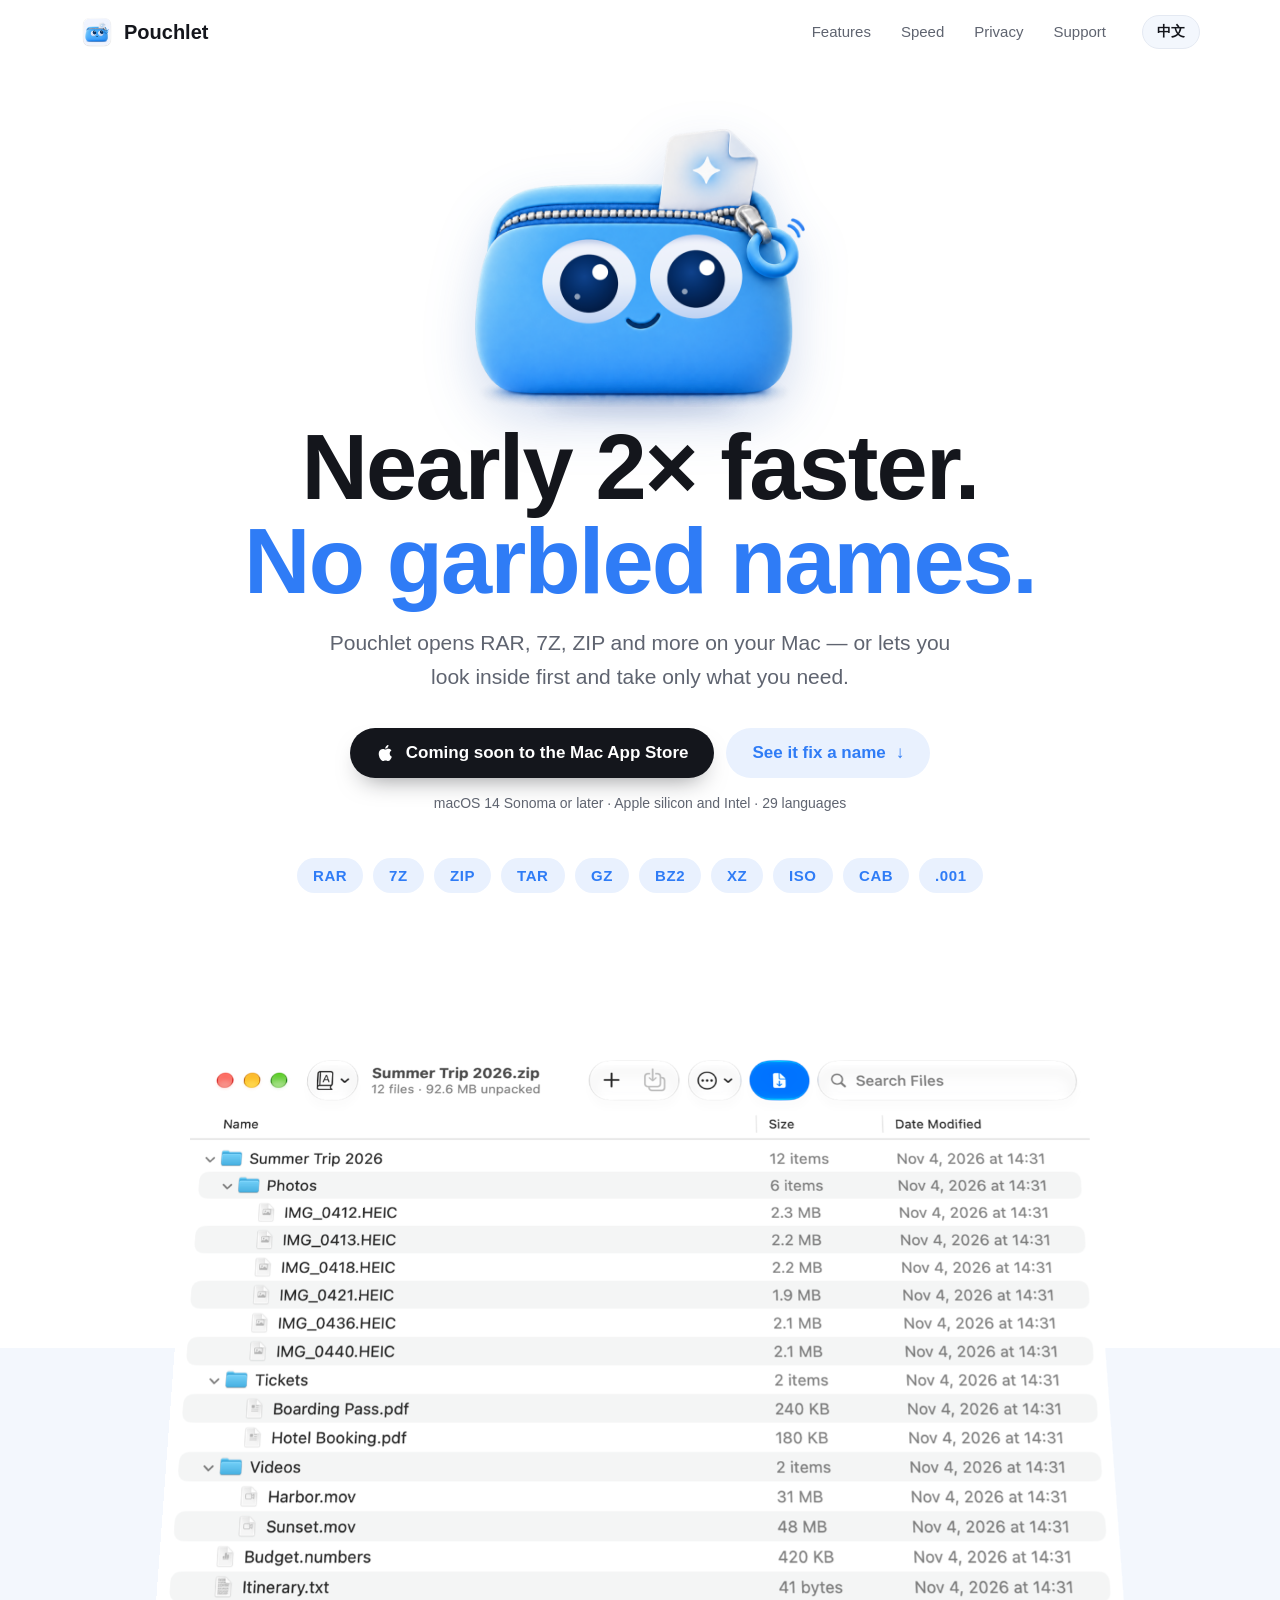
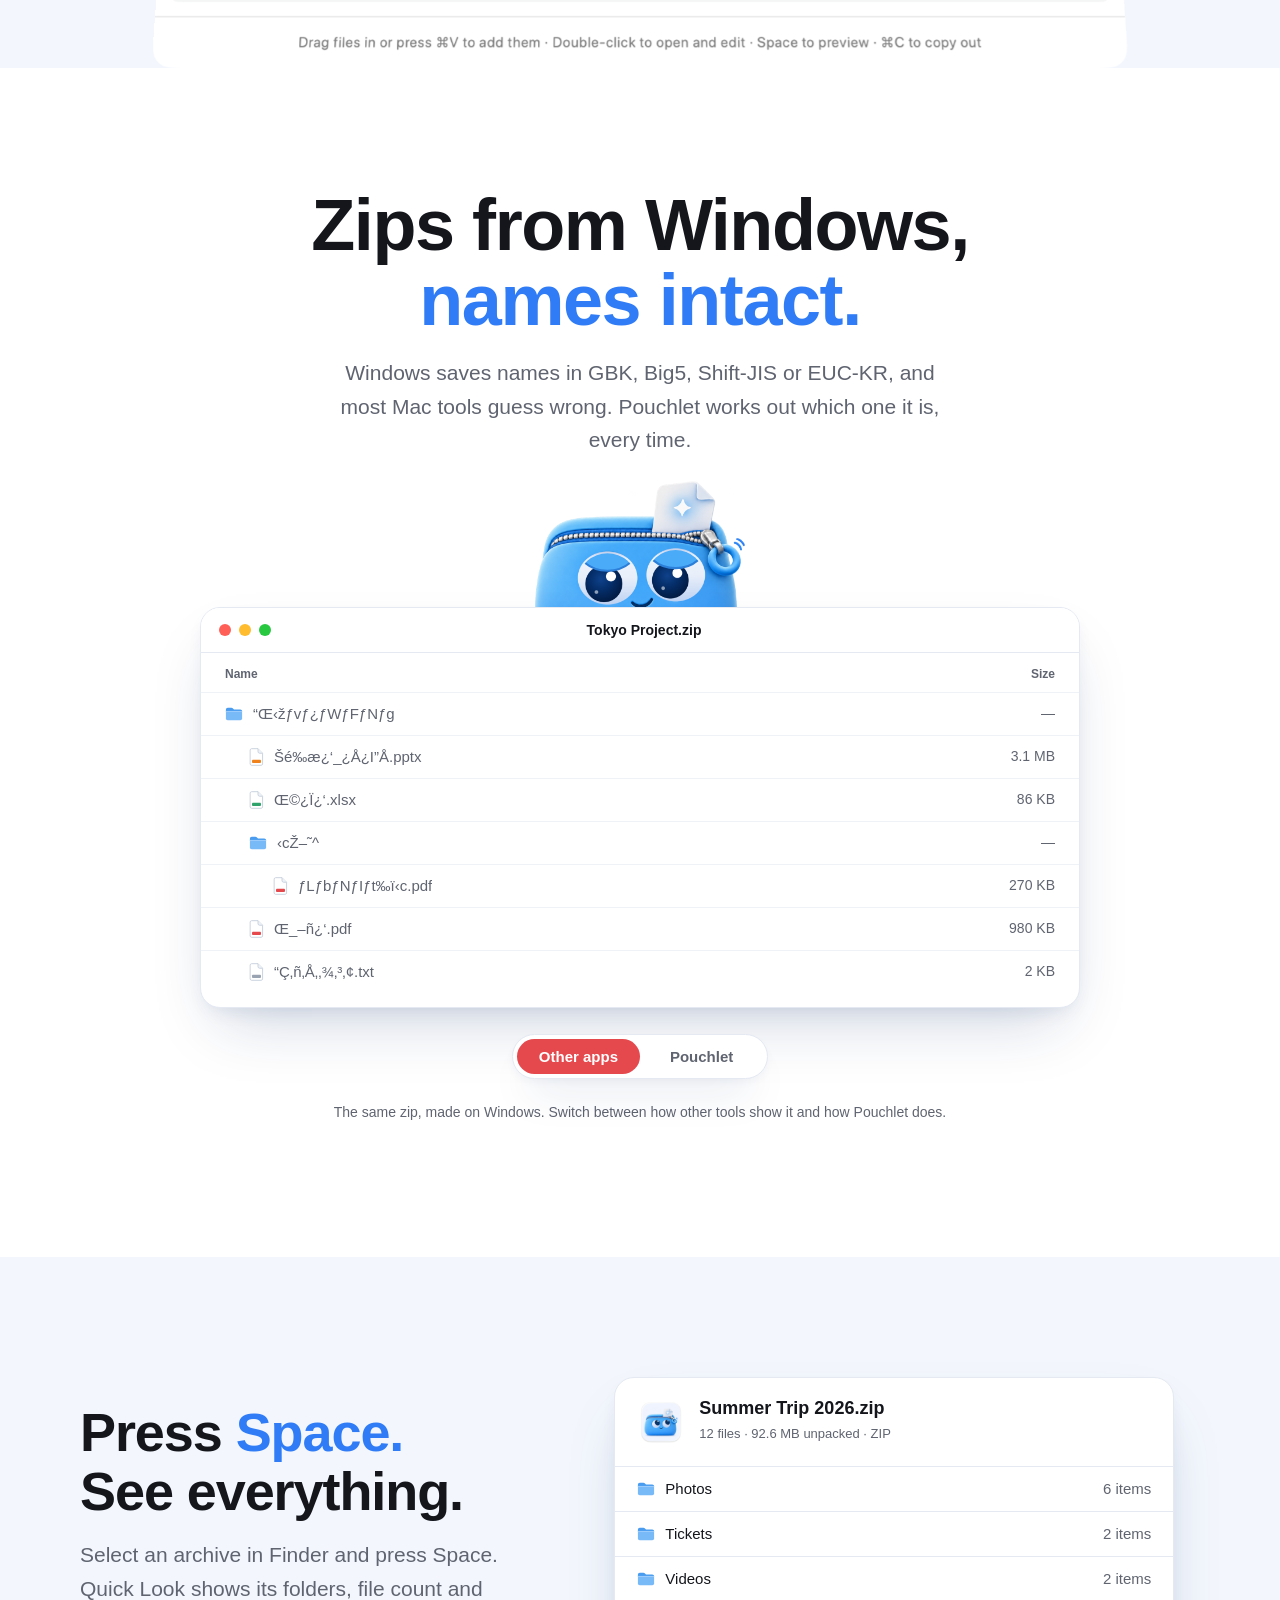
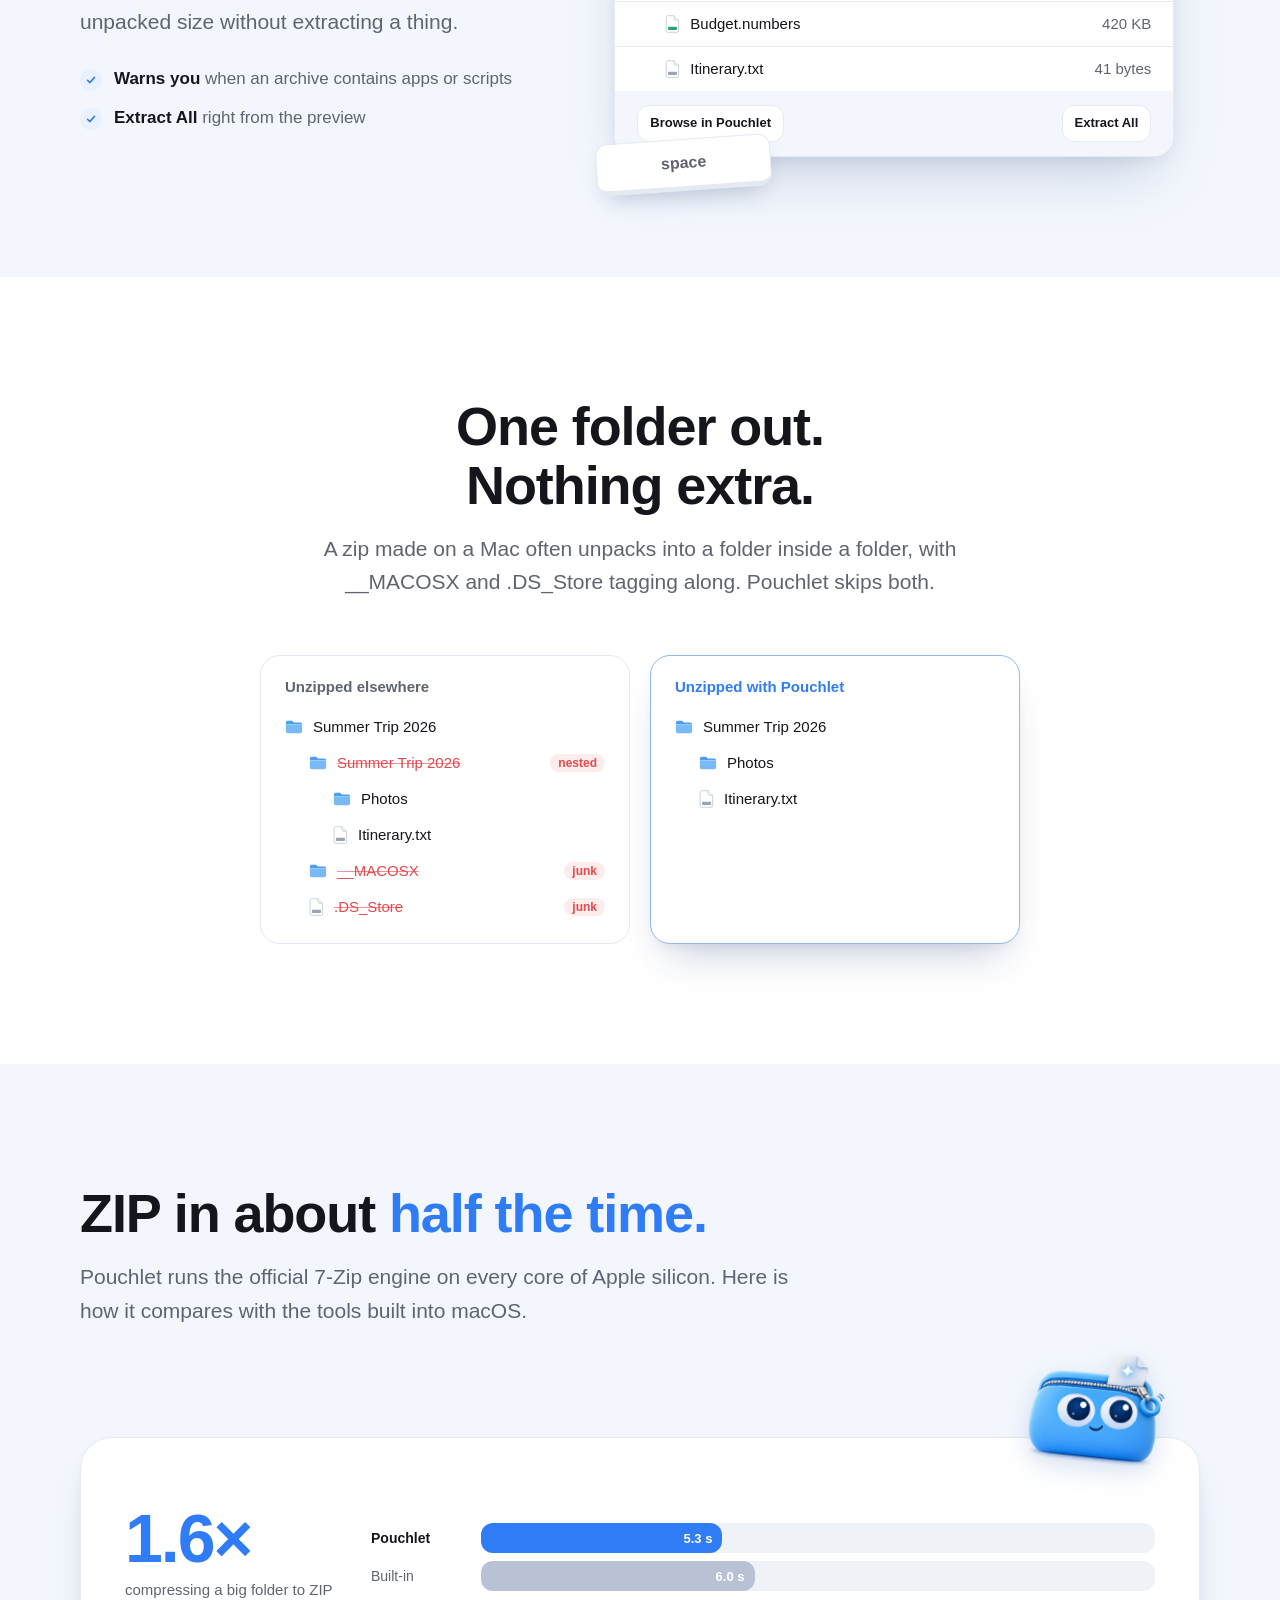
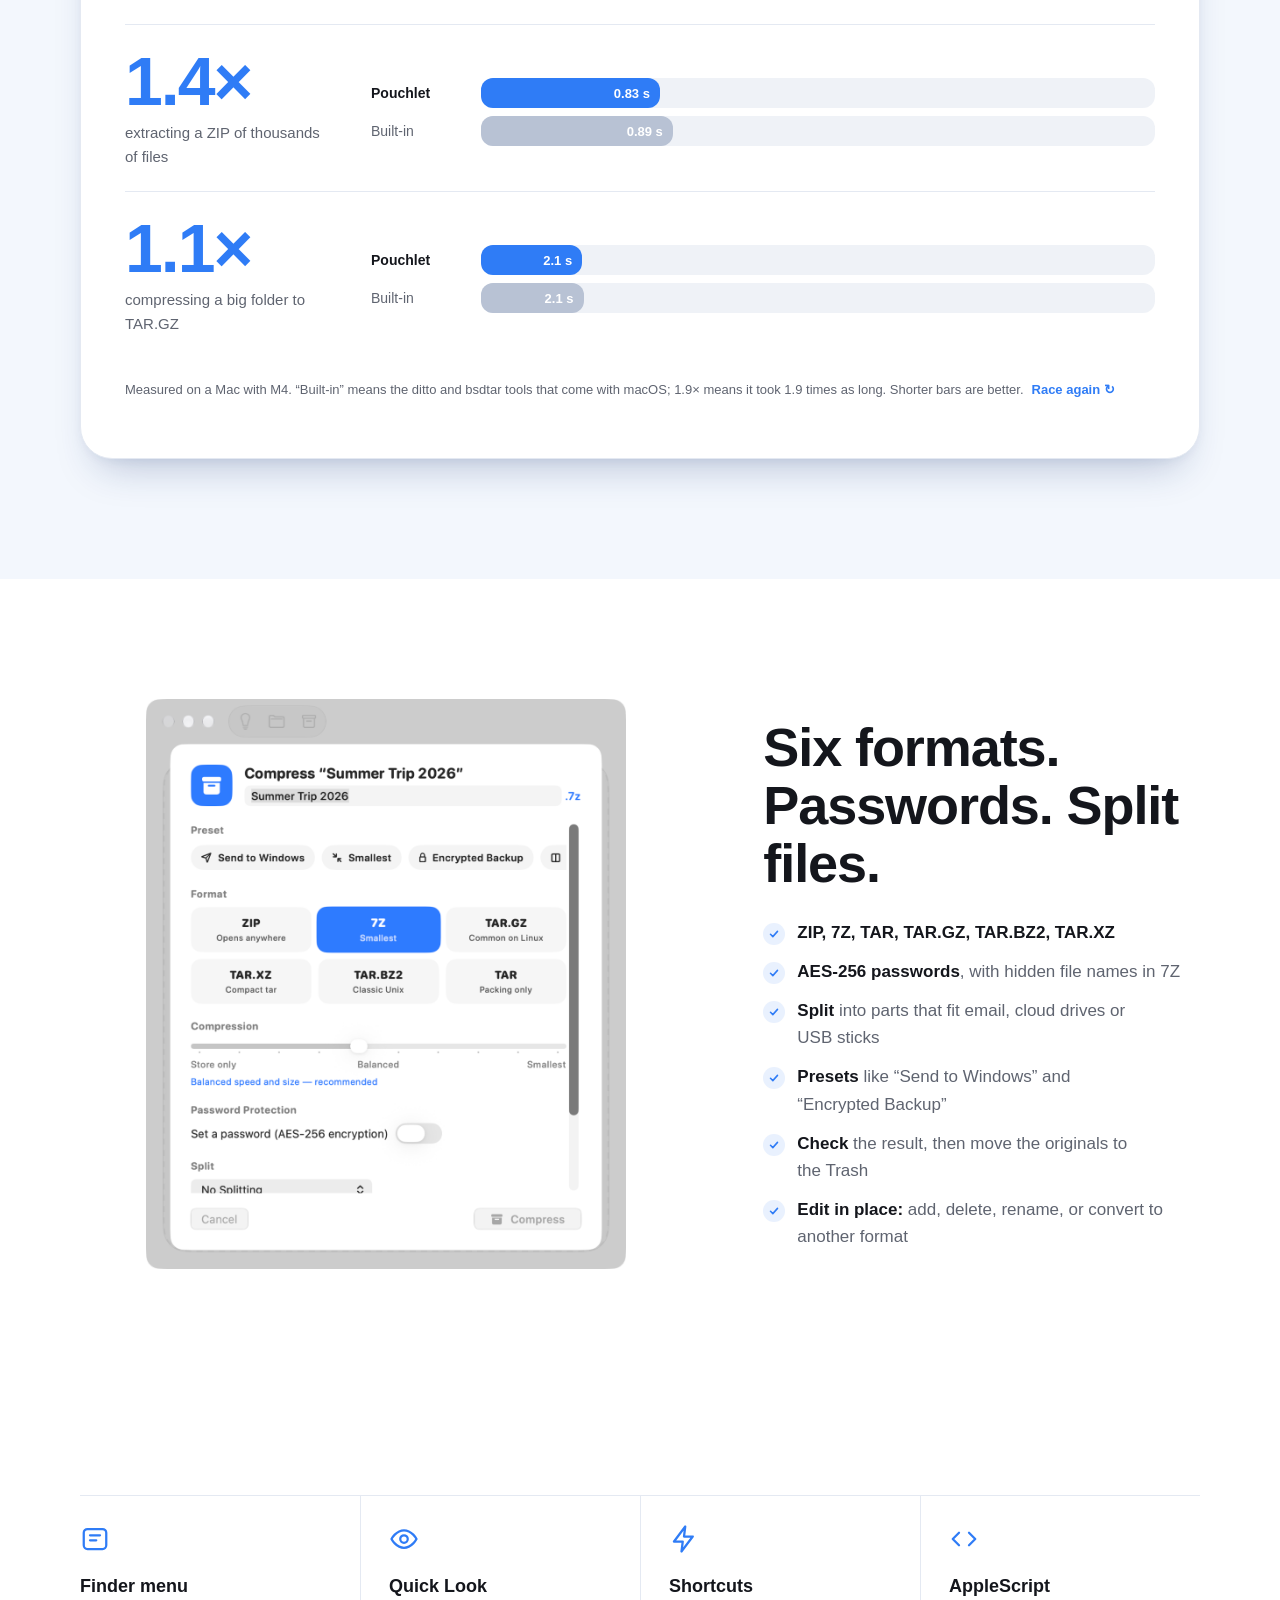
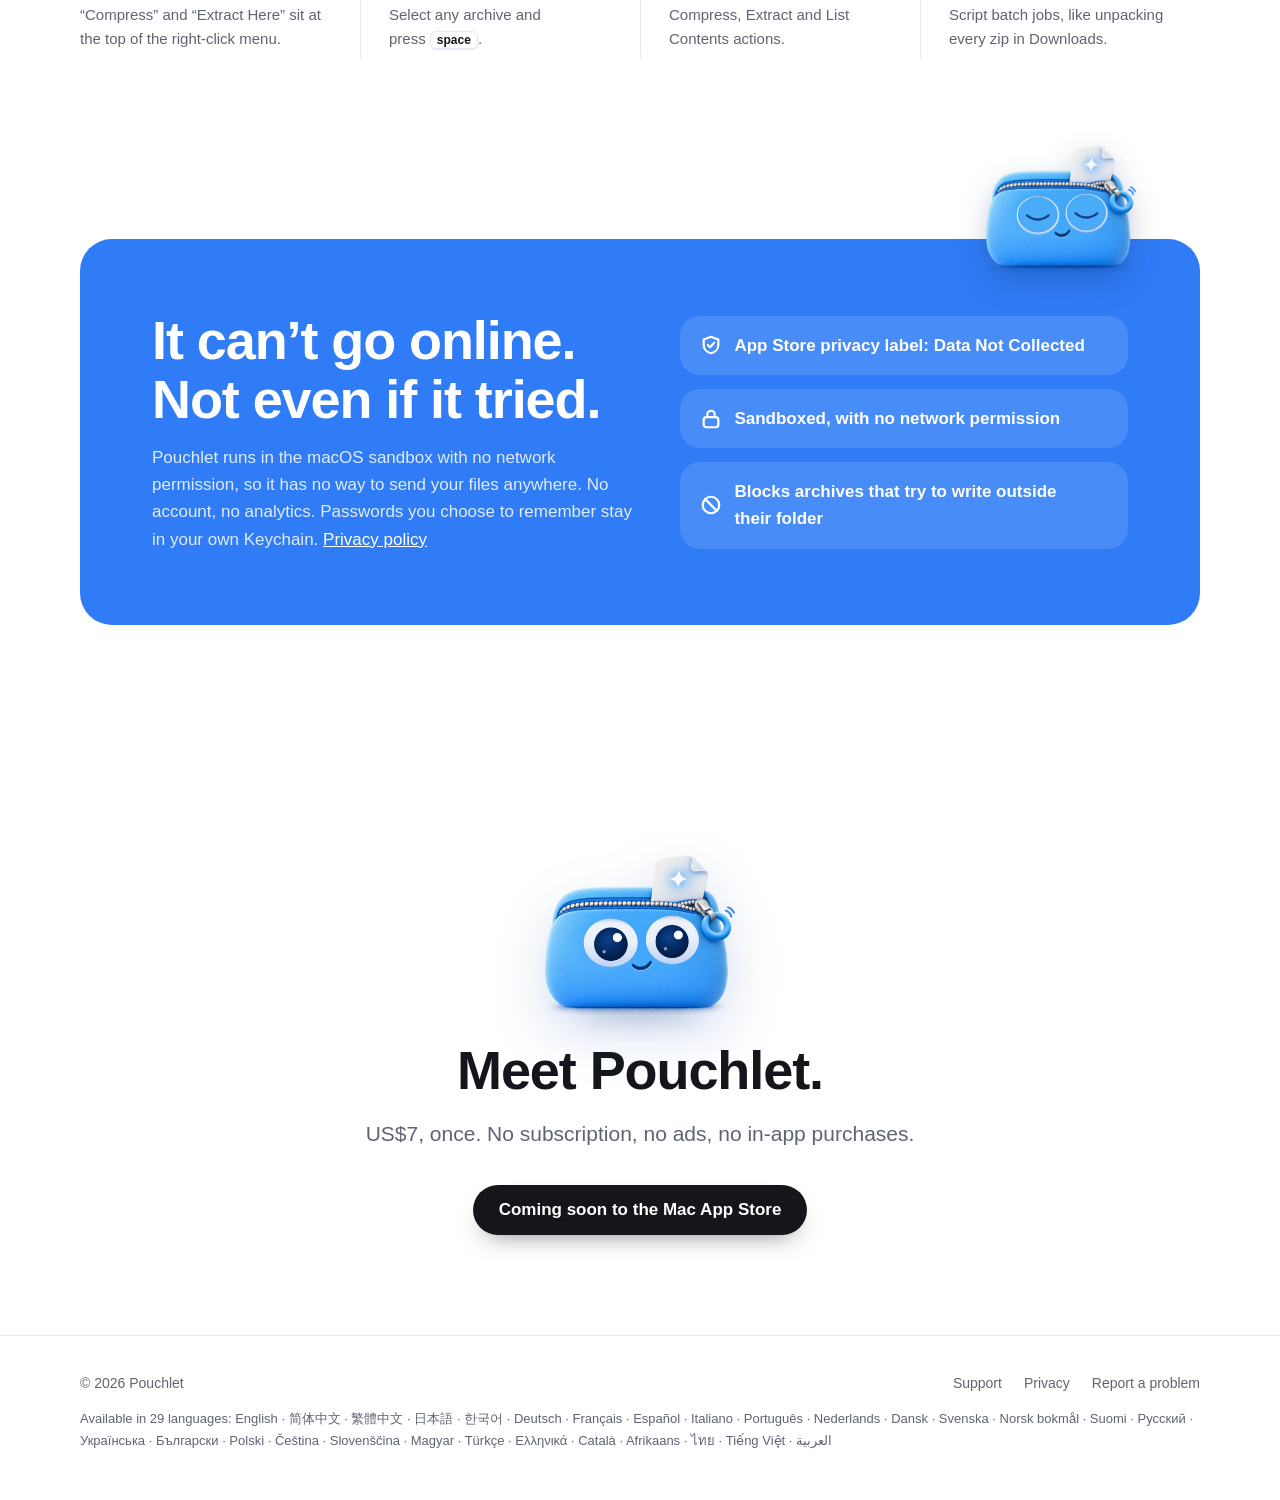
==== commit 4f7472e4: "Varied layouts, live name-fixing demo, honest speed numbers Co-Authored-By: Claude Opus 5.5 <noreply" ====
--- a/index.html
+++ b/index.html
@@ -3,10 +3,10 @@
 <head>
 <meta charset="utf-8">
 <meta name="viewport" content="width=device-width, initial-scale=1">
-<title>Pouchlet — 2× faster. No garbled names.</title>
-<meta name="description" content="Pouchlet opens RAR, 7Z, ZIP and more on your Mac — or lets you look inside first. No garbled names, no junk files, nothing leaves your Mac.">
-<meta property="og:title" content="Pouchlet — 2× faster. No garbled names.">
-<meta property="og:description" content="The friendliest way to open and make archives on your Mac.">
+<title>Pouchlet — Nearly 2× faster. No garbled names.</title>
+<meta name="description" content="Pouchlet opens RAR, 7Z, ZIP and more on your Mac — or lets you look inside first. File names from Windows show up right, ZIPs take about half the time, and nothing leaves your Mac.">
+<meta property="og:title" content="Pouchlet — Nearly 2× faster. No garbled names.">
+<meta property="og:description" content="Open and make archives on your Mac. File names from Windows show up right.">
 <meta property="og:image" content="https://6mmliu.github.io/pouchlet/assets/mascot.png">
 <meta name="theme-color" content="#ffffff">
 <link rel="icon" href="icon.png">
@@ -24,9 +24,13 @@
   --muted: #5f6470;
   --line: #e4e9f2;
   --red: #e5484d;
+  --red-soft: #fdecec;
   --shadow: 0 30px 60px -20px rgba(20, 50, 110, .22), 0 8px 20px -8px rgba(20, 50, 110, .12);
   --lift: 0 24px 40px -18px rgba(20, 50, 110, .28), 0 4px 12px -4px rgba(20, 50, 110, .08);
-  --radius: 28px;
+  /* three corner sizes, plus fully round pills */
+  --r1: 12px;
+  --r2: 20px;
+  --r3: 32px;
   --ease: cubic-bezier(.16, 1, .3, 1);
   --spring: cubic-bezier(.34, 1.56, .64, 1);
   --round: ui-rounded, "SF Pro Rounded", -apple-system, "PingFang SC", "Hiragino Sans GB", sans-serif;
@@ -35,14 +39,14 @@
 @media (prefers-color-scheme: dark) {
   :root:not([data-theme="light"]) {
     --bg: #111317; --tint: #171b22; --card: #1c2028; --ink: #eceef2; --muted: #a3a9b6;
-    --line: #2a303b; --blue: #5a9bff; --blue-ink: #8ab8ff; --blue-soft: #1d2a40;
+    --line: #2a303b; --blue: #5a9bff; --blue-ink: #8ab8ff; --blue-soft: #1d2a40; --red-soft: #3a1e22;
     --shadow: 0 30px 60px -20px rgba(0, 0, 0, .6), 0 8px 20px -8px rgba(0, 0, 0, .4);
     --lift: 0 24px 40px -18px rgba(0, 0, 0, .7), 0 4px 12px -4px rgba(0, 0, 0, .4);
   }
 }
 :root[data-theme="dark"] {
   --bg: #111317; --tint: #171b22; --card: #1c2028; --ink: #eceef2; --muted: #a3a9b6;
-  --line: #2a303b; --blue: #5a9bff; --blue-ink: #8ab8ff; --blue-soft: #1d2a40;
+  --line: #2a303b; --blue: #5a9bff; --blue-ink: #8ab8ff; --blue-soft: #1d2a40; --red-soft: #3a1e22;
   --shadow: 0 30px 60px -20px rgba(0, 0, 0, .6), 0 8px 20px -8px rgba(0, 0, 0, .4);
   --lift: 0 24px 40px -18px rgba(0, 0, 0, .7), 0 4px 12px -4px rgba(0, 0, 0, .4);
 }
@@ -61,17 +65,25 @@
 html[data-lang="zh"] [lang="en"]:not(html) { display: none !important; }
 
 .wrap { width: min(100% - 32px, 1120px); margin-inline: auto; }
+.narrow { width: min(100% - 32px, 760px); margin-inline: auto; }
 h1, h2, h3 { font-family: var(--round); letter-spacing: -0.02em; margin: 0; text-wrap: balance; }
 h2 { font-size: clamp(32px, 4.6vw, 54px); line-height: 1.08; }
+h2.big { font-size: clamp(38px, 6vw, 72px); line-height: 1.04; }
 h3 { font-size: 22px; line-height: 1.25; }
 .lead { font-size: clamp(18px, 2vw, 21px); color: var(--muted); margin: 18px 0 0; }
-.eyebrow { font: 700 14px/1 var(--round); color: var(--blue); letter-spacing: .08em; text-transform: uppercase; margin-bottom: 14px; }
+.center { text-align: center; }
+.center .lead { margin-inline: auto; max-width: 640px; }
 .hl { color: var(--blue); white-space: nowrap; }
 
 /* scroll reveal: hidden only when the script is running */
 .js .rise { opacity: 0; transform: translateY(26px); }
 .rise { transition: opacity .8s var(--ease), transform .8s var(--ease), translate .4s var(--ease), box-shadow .4s var(--ease), border-color .4s var(--ease); }
 .js .rise.in { opacity: 1; transform: none; }
+
+/* file icons */
+.fi { width: 18px; height: 18px; flex: none; }
+.fi.doc { width: 15px; }
+.f-pdf { color: #e5484d; } .f-xls { color: #2fa36b; } .f-doc { color: #2f7cf6; } .f-ppt { color: #f0821d; } .f-txt { color: #9aa3b2; } .f-img { color: #a35ee8; } .f-num { color: #2fa36b; }
 
 /* nav */
 nav.top { position: sticky; top: 0; z-index: 10; background: color-mix(in srgb, var(--bg) 82%, transparent); backdrop-filter: saturate(1.6) blur(16px); -webkit-backdrop-filter: saturate(1.6) blur(16px); border-bottom: 1px solid transparent; transition: border-color .3s ease-out; }
@@ -120,15 +132,20 @@
 .tilt { transform-origin: 50% 100%; will-change: transform; }
 .hero-shot { width: 100%; filter: drop-shadow(var(--shadow)); }
 
-/* the mascot */
-.pouch-stage { width: min(330px, 72vw); margin: 0 auto 6px; animation: pouchIn 1s var(--spring) both; }
+/* the mascot (used in several poses) */
+.pouch-stage { width: min(330px, 72vw); margin: 0 auto 6px; }
+.hero .pouch-stage { animation: pouchIn 1s var(--spring) both; }
 @keyframes pouchIn { from { opacity: 0; transform: scale(.7) translateY(20px); } }
 .pouch-float { animation: bob 3.4s ease-in-out infinite; filter: drop-shadow(0 22px 26px rgba(30, 80, 170, .2)); }
 @keyframes bob { 50% { transform: translateY(-10px) rotate(-1.5deg); } }
 .pouch { position: relative; aspect-ratio: 720 / 606; cursor: pointer; -webkit-tap-highlight-color: transparent; transform-origin: 50% 100%; }
 .pouch > img, .pouch > svg { position: absolute; inset: 0; width: 100%; height: 100%; }
 .pouch .pupil { transform-box: fill-box; transform-origin: center; }
-.pouch .lid { transform: translateY(-220px); }
+.pouch .lid { transform: translateY(-220px); transition: transform .35s var(--ease); }
+.pouch.squint .lid { transform: translateY(-112px); }
+.pouch.sleep .lid { transform: translateY(0); }
+.pouch .shut { opacity: 0; transition: opacity .2s ease-out; }
+.pouch.sleep .shut { opacity: 1; transition-delay: .2s; }
 .pouch.blink .lid { animation: blink .17s ease-in-out; }
 @keyframes blink { 50% { transform: translateY(0); } }
 .pouch.squish { animation: squish .6s var(--spring); }
@@ -149,131 +166,170 @@
 .js .text.rise.in ul.ticks li { opacity: 1; transform: none; }
 ul.ticks b { color: var(--ink); font-weight: 600; }
 
-/* three cards */
-.cards { display: grid; gap: 20px; margin-top: 56px; grid-template-columns: 1fr; }
-@media (min-width: 760px) { .cards { grid-template-columns: repeat(3, 1fr); } }
-.card { background: var(--card); border: 1px solid var(--line); border-radius: var(--radius); padding: 30px; }
-.card:hover { translate: 0 -6px; box-shadow: var(--lift); border-color: color-mix(in srgb, var(--blue) 30%, var(--line)); }
-.card .ic { width: 52px; height: 52px; border-radius: 16px; background: var(--blue); display: grid; place-items: center; margin-bottom: 20px; transition: transform .5s var(--spring); }
-.card:hover .ic { transform: rotate(-8deg) scale(1.08); }
-.card .ic svg { width: 26px; height: 26px; stroke: #fff; fill: none; stroke-width: 2; stroke-linecap: round; stroke-linejoin: round; }
-.card p { color: var(--muted); margin: 10px 0 0; font-size: 16px; }
-
-/* quick look illustration */
+/* 1. garbled names: before / after */
+.names { padding-top: 150px; }
+.ba-wrap { position: relative; max-width: 880px; margin: 150px auto 0; }
+.ba-wrap .peek { position: absolute; left: 50%; top: 0; width: 210px; transform: translate(-50%, -71%); z-index: 1; }
+.ba-wrap .peek .pouch-float { animation: peekBob 3s ease-in-out infinite; filter: none; }
+@keyframes peekBob { 50% { transform: translateY(-5px); } }
+.win { position: relative; z-index: 2; background: var(--card); border: 1px solid var(--line); border-radius: var(--r2); box-shadow: var(--shadow); overflow: hidden; }
+.win-bar { display: flex; align-items: center; gap: 8px; padding: 14px 18px; border-bottom: 1px solid var(--line); background: var(--card); }
+.win-bar i { width: 12px; height: 12px; border-radius: 50%; background: #ff5f57; }
+.win-bar i:nth-child(2) { background: #febc2e; }
+.win-bar i:nth-child(3) { background: #28c840; }
+.win-bar b { flex: 1; text-align: center; font: 600 14px var(--text); margin-right: 52px; }
+.flist { padding: 8px 0 14px; text-align: left; }
+.frow { display: grid; grid-template-columns: 1fr auto; gap: 16px; padding: 9px 24px; font-size: 15px; border-bottom: 1px solid color-mix(in srgb, var(--line) 60%, transparent); }
+.frow:last-child { border-bottom: 0; }
+.frow .nm { display: flex; align-items: center; gap: 10px; min-width: 0; white-space: nowrap; }
+.frow .nm .nt { overflow: hidden; text-overflow: ellipsis; }
+.frow .sz { color: var(--muted); font-variant-numeric: tabular-nums; font-size: 14px; }
+.frow.l1 .nm { padding-left: 24px; }
+.frow.l2 .nm { padding-left: 48px; }
+.frow.head { font-size: 12px; font-weight: 600; color: var(--muted); padding-top: 4px; padding-bottom: 8px; }
+.win.bad .nt { color: var(--muted); }
+.nt { transition: color .3s ease-out; }
+.seg { position: relative; display: inline-grid; grid-template-columns: 1fr 1fr; margin: 26px auto 0; padding: 4px; border-radius: 999px; background: var(--card); border: 1px solid var(--line); box-shadow: var(--lift); z-index: 3; }
+.seg button { position: relative; z-index: 1; font: 600 15px var(--text); color: var(--muted); background: none; border: 0; padding: 9px 22px; border-radius: 999px; cursor: pointer; transition: color .25s ease-out; }
+.seg button[aria-pressed="true"] { color: #fff; }
+.seg-pill { position: absolute; top: 4px; bottom: 4px; left: 4px; width: calc(50% - 4px); border-radius: 999px; background: var(--blue); transition: transform .45s var(--spring), background .3s ease-out; }
+.seg.bad .seg-pill { background: var(--red); }
+.seg:not(.bad) .seg-pill { transform: translateX(100%); }
+.ba-note { text-align: center; font-size: 14px; color: var(--muted); margin-top: 22px; }
+
+/* 2. quick look */
 .ql { position: relative; max-width: 560px; width: 100%; margin-inline: auto; }
-.ql-panel { background: var(--card); border: 1px solid var(--line); border-radius: 26px; box-shadow: var(--shadow); overflow: hidden; transition: opacity .7s var(--ease) .35s, transform .7s var(--spring) .35s; }
+.ql-panel { background: var(--card); border: 1px solid var(--line); border-radius: var(--r2); box-shadow: var(--shadow); overflow: hidden; transition: opacity .7s var(--ease) .35s, transform .7s var(--spring) .35s; }
 .js .ql:not(.in) .ql-panel { opacity: 0; transform: scale(.92) translateY(14px); }
 .ql-head { display: flex; align-items: center; gap: 14px; padding: 20px 22px; border-bottom: 1px solid var(--line); }
 .ql-head img { width: 48px; }
 .ql-head b { font: 700 18px var(--round); display: block; }
 .ql-head small { color: var(--muted); font-size: 13px; }
-.ql-row { display: flex; justify-content: space-between; padding: 11px 22px; font-size: 15px; border-bottom: 1px solid var(--line); transition: opacity .5s var(--ease), transform .5s var(--ease), background .2s ease-out; transition-delay: calc(560ms + var(--i, 0) * 70ms), calc(560ms + var(--i, 0) * 70ms), 0s; }
+.ql-row { display: flex; justify-content: space-between; align-items: center; padding: 10px 22px; font-size: 15px; border-bottom: 1px solid var(--line); transition: opacity .5s var(--ease), transform .5s var(--ease), background .2s ease-out; transition-delay: calc(560ms + var(--i, 0) * 70ms), calc(560ms + var(--i, 0) * 70ms), 0s; }
 .js .ql:not(.in) .ql-row { opacity: 0; transform: translateX(-12px); }
 .ql-row:hover { background: var(--tint); }
 .ql-row:last-child { border-bottom: 0; }
-.ql-row span:last-child { color: var(--muted); font-variant-numeric: tabular-nums; }
-.ql-row .ind { padding-left: 22px; }
+.ql-row .nm { display: flex; align-items: center; gap: 10px; }
+.ql-row .sz { color: var(--muted); font-variant-numeric: tabular-nums; }
+.ql-row .ind { padding-left: 28px; }
 .ql-foot { display: flex; justify-content: space-between; gap: 10px; padding: 14px 22px; background: var(--tint); }
-.ql-foot span { font-size: 13px; font-weight: 600; padding: 7px 12px; border-radius: 9px; background: var(--card); border: 1px solid var(--line); }
+.ql-foot span { font-size: 13px; font-weight: 600; padding: 7px 12px; border-radius: var(--r1); background: var(--card); border: 1px solid var(--line); }
 .ql-foot span:last-child { background: var(--blue); color: #fff; border-color: var(--blue); }
-.key { position: absolute; left: -18px; bottom: -34px; font: 600 16px var(--text); color: var(--muted); background: var(--card); border: 1px solid var(--line); border-bottom-width: 5px; border-radius: 14px; padding: 14px 64px; box-shadow: 0 12px 24px -10px rgba(20, 50, 110, .25); transform: rotate(-4deg); cursor: pointer; user-select: none; transition: transform .12s ease-out, border-bottom-width .12s ease-out, box-shadow .12s ease-out; }
+.key { position: absolute; left: -18px; bottom: -34px; font: 600 16px var(--text); color: var(--muted); background: var(--card); border: 1px solid var(--line); border-bottom-width: 5px; border-radius: var(--r1); padding: 14px 64px; box-shadow: 0 12px 24px -10px rgba(20, 50, 110, .25); transform: rotate(-4deg); cursor: pointer; user-select: none; transition: transform .12s ease-out, border-bottom-width .12s ease-out, box-shadow .12s ease-out; }
 .key:hover, .key.down { transform: rotate(-4deg) translateY(3px); border-bottom-width: 2px; box-shadow: 0 6px 12px -8px rgba(20, 50, 110, .3); }
 
-/* garbled names */
-.compare { position: relative; }
-.bad { position: relative; z-index: 2; background: var(--card); border: 1px solid var(--line); border-radius: 22px; padding: 22px 24px; box-shadow: var(--shadow); max-width: 440px; transform: rotate(-2.5deg); margin: 0 0 -40px 0; }
-.compare.in .bad { animation: shake .45s ease-in-out 1.7s; }
-@keyframes shake { 25% { transform: rotate(-2.5deg) translateX(-4px); } 50% { transform: rotate(-2.5deg) translateX(4px); } 75% { transform: rotate(-2.5deg) translateX(-2px); } }
-.bad .t { font: 700 15px var(--round); color: var(--red); margin-bottom: 10px; }
-.bad div.l { position: relative; font: 14px/1.9 ui-monospace, Menlo, monospace; color: var(--muted); white-space: nowrap; overflow: hidden; text-overflow: ellipsis; }
-.bad div.l::after { content: ""; position: absolute; left: 0; top: 52%; height: 2px; width: 100%; border-radius: 2px; background: color-mix(in srgb, var(--red) 70%, transparent); transform-origin: 0 50%; transition: transform .5s var(--ease); transition-delay: calc(900ms + var(--i, 0) * 140ms); }
-.js .compare:not(.in) .bad div.l::after { transform: scaleX(0); }
-.compare .shot { margin-left: auto; width: 92%; transition: opacity .9s var(--ease) .25s, transform .9s var(--ease) .25s; }
-.js .compare:not(.in) .shot { opacity: 0; transform: translateX(40px); }
-
-/* speed chart */
-.chart { display: grid; gap: 30px; margin-top: 48px; }
-.row h4 { margin: 0 0 12px; font: 600 17px var(--text); }
-.bar { display: grid; grid-template-columns: 116px 1fr; align-items: center; gap: 14px; margin-top: 8px; font-size: 14px; color: var(--muted); }
-.bar .track { position: relative; height: 30px; border-radius: 10px; background: color-mix(in srgb, var(--line) 60%, transparent); }
-.bar .fill { width: var(--w); height: 100%; border-radius: 10px; background: #b8c2d4; display: flex; align-items: center; justify-content: flex-end; padding-right: 10px; color: #fff; font: 700 13px var(--text); font-variant-numeric: tabular-nums; min-width: 64px; }
+/* 3. no junk: two trees */
+.trees { display: grid; gap: 20px; margin-top: 56px; grid-template-columns: 1fr; text-align: left; }
+@media (min-width: 760px) { .trees { grid-template-columns: 1fr 1fr; } }
+.tree { background: var(--card); border: 1px solid var(--line); border-radius: var(--r2); padding: 22px 24px 18px; }
+.tree h3 { font-size: 15px; font-family: var(--text); font-weight: 600; color: var(--muted); letter-spacing: 0; margin-bottom: 12px; }
+.tree.good { border-color: color-mix(in srgb, var(--blue) 45%, var(--line)); box-shadow: var(--lift); }
+.tree.good h3 { color: var(--blue); }
+.tline { display: flex; align-items: center; gap: 10px; padding: 6px 0; font-size: 15px; position: relative; }
+.tline.d1 { padding-left: 24px; } .tline.d2 { padding-left: 48px; }
+.tline em { font-style: normal; font: 700 12px var(--round); color: var(--red); background: var(--red-soft); padding: 2px 8px; border-radius: 999px; margin-left: auto; transition: opacity .4s ease-out, transform .5s var(--spring); transition-delay: calc(700ms + var(--i, 0) * 160ms); }
+.tline.junk span { transition: color .4s ease-out; transition-delay: calc(700ms + var(--i, 0) * 160ms); }
+.js .trees:not(.in) .tline em { opacity: 0; transform: scale(.6); }
+.trees.in .tline.junk span { color: var(--red); text-decoration: line-through; text-decoration-color: color-mix(in srgb, var(--red) 60%, transparent); }
+
+/* 4. speed */
+.race { position: relative; margin-top: 110px; background: var(--card); border: 1px solid var(--line); border-radius: var(--r3); padding: clamp(24px, 4vw, 44px); box-shadow: var(--lift); }
+.race .sitter { position: absolute; right: 36px; top: 0; width: 132px; transform: translateY(-78%) rotate(6deg); }
+.race .sitter .pouch-float { filter: drop-shadow(0 10px 12px rgba(30, 80, 170, .18)); }
+.rrow { display: grid; grid-template-columns: 1fr; gap: 6px 36px; padding: 22px 0; border-bottom: 1px solid var(--line); }
+.rrow:first-child { padding-top: 0; }
+.rrow:last-of-type { border-bottom: 0; }
+@media (min-width: 760px) { .rrow { grid-template-columns: 210px 1fr; align-items: center; } }
+.stat b { display: block; font: 800 clamp(48px, 6vw, 68px)/1 var(--round); letter-spacing: -0.03em; color: var(--blue); font-variant-numeric: tabular-nums; }
+.stat span { display: block; font-size: 15px; color: var(--muted); margin-top: 6px; }
+.bar { display: grid; grid-template-columns: 96px 1fr; align-items: center; gap: 14px; margin-top: 8px; font-size: 14px; color: var(--muted); }
+.bar .track { position: relative; height: 30px; border-radius: var(--r1); background: color-mix(in srgb, var(--line) 60%, transparent); }
+.bar .fill { width: var(--w); height: 100%; border-radius: var(--r1); background: #b8c2d4; display: flex; align-items: center; justify-content: flex-end; padding-right: 10px; color: #fff; font: 700 13px var(--text); font-variant-numeric: tabular-nums; min-width: 64px; }
 .bar.us .fill { background: var(--blue); }
 .bar.us { color: var(--ink); font-weight: 600; }
-.gain { position: absolute; top: 50%; left: calc(var(--w) + 10px); transform: translateY(-50%); font: 700 13px var(--round); color: var(--blue); background: var(--blue-soft); padding: 4px 10px; border-radius: 999px; transition: opacity .3s ease-out, transform .5s var(--spring); }
-.js .chart:not(.done) .gain { opacity: 0; transform: translateY(-50%) scale(.5); }
-.note { font-size: 13px; color: var(--muted); margin-top: 26px; }
+.note { font-size: 13px; color: var(--muted); margin-top: 22px; }
 .replay { font: 600 13px var(--text); color: var(--blue); background: none; border: 0; padding: 0; margin-left: 8px; cursor: pointer; }
 .replay:hover { text-decoration: underline; text-underline-offset: 3px; }
 
-/* integrations */
-.grid4 { display: grid; gap: 16px; grid-template-columns: repeat(2, 1fr); margin-top: 48px; }
-@media (min-width: 860px) { .grid4 { grid-template-columns: repeat(4, 1fr); } }
-.tile { background: var(--card); border: 1px solid var(--line); border-radius: 22px; padding: 24px; }
-.tile:hover { translate: 0 -5px; box-shadow: var(--lift); border-color: color-mix(in srgb, var(--blue) 30%, var(--line)); }
-.tile .ic { width: 42px; height: 42px; border-radius: 12px; background: var(--blue-soft); display: grid; place-items: center; margin-bottom: 14px; transition: background .25s ease-out, transform .5s var(--spring); }
-.tile:hover .ic { background: var(--blue); transform: rotate(-8deg) scale(1.06); }
-.tile .ic svg { width: 22px; height: 22px; stroke: var(--blue); fill: none; stroke-width: 2; stroke-linecap: round; stroke-linejoin: round; transition: stroke .25s ease-out; }
-.tile:hover .ic svg { stroke: #fff; }
-.tile b { display: block; font: 700 17px var(--round); }
-.tile span { color: var(--muted); font-size: 14px; }
-
-/* privacy */
-.privacy { background: var(--blue); color: #fff; border-radius: 36px; padding: clamp(36px, 6vw, 72px); display: grid; gap: 36px; }
+/* 6. integrations: a plain row, no boxes */
+.ways { display: grid; grid-template-columns: 1fr; margin-top: 48px; border-top: 1px solid var(--line); }
+@media (min-width: 860px) { .ways { grid-template-columns: repeat(4, 1fr); } }
+.way { padding: 28px 24px 8px 0; border-bottom: 1px solid var(--line); }
+@media (min-width: 860px) { .way { border-bottom: 0; padding-right: 28px; } .way + .way { border-left: 1px solid var(--line); padding-left: 28px; } }
+.way svg { width: 30px; height: 30px; stroke: var(--blue); fill: none; stroke-width: 1.8; stroke-linecap: round; stroke-linejoin: round; margin-bottom: 14px; transition: transform .5s var(--spring); }
+.way:hover svg { transform: rotate(-8deg) scale(1.12); }
+.way b { display: block; font: 700 18px var(--round); }
+.way p { color: var(--muted); font-size: 15px; margin: 6px 0 0; }
+.way kbd { font: 600 12px var(--text); border: 1px solid var(--line); border-bottom-width: 2px; border-radius: 6px; padding: 1px 6px; color: var(--ink); background: var(--card); }
+
+/* 7. privacy */
+.privacy { position: relative; background: var(--blue); color: #fff; border-radius: var(--r3); padding: clamp(36px, 6vw, 72px); display: grid; gap: 36px; }
 .js .privacy.rise { transform: translateY(26px) scale(.97); }
 .js .privacy.rise.in { transform: none; }
 @media (min-width: 860px) { .privacy { grid-template-columns: 1.1fr 1fr; align-items: center; } }
 .privacy h2 { color: #fff; }
 .privacy p { color: rgba(255, 255, 255, .85); margin: 16px 0 0; }
 .privacy ul { list-style: none; margin: 0; padding: 0; display: grid; gap: 14px; }
-.privacy li { display: flex; align-items: center; gap: 12px; background: rgba(255, 255, 255, .12); border-radius: 18px; padding: 16px 20px; font-weight: 600; transition: opacity .6s var(--ease), transform .6s var(--ease), background .2s ease-out; transition-delay: calc(350ms + var(--i, 0) * 110ms), calc(350ms + var(--i, 0) * 110ms), 0s; }
+.privacy li { display: flex; align-items: center; gap: 12px; background: rgba(255, 255, 255, .12); border-radius: var(--r2); padding: 16px 20px; font-weight: 600; transition: opacity .6s var(--ease), transform .6s var(--ease), background .2s ease-out; transition-delay: calc(350ms + var(--i, 0) * 110ms), calc(350ms + var(--i, 0) * 110ms), 0s; }
 .privacy li:hover { background: rgba(255, 255, 255, .2); }
 .privacy li svg { flex: none; width: 22px; height: 22px; stroke: #fff; fill: none; stroke-width: 2.4; stroke-linecap: round; stroke-linejoin: round; }
 .js .privacy:not(.in) li { opacity: 0; transform: translateX(24px); }
-
-/* languages */
-.hello { position: relative; height: 1.3em; overflow: hidden; margin-top: 6px; font: 700 clamp(32px, 4.6vw, 54px)/1.3 var(--round); letter-spacing: -0.02em; color: var(--blue); }
-.hello span { position: absolute; left: 0; top: 0; white-space: nowrap; transition: transform .7s var(--ease), opacity .7s var(--ease); }
-.hello span.enter { transform: translateY(80%); opacity: 0; }
-.hello span.out { transform: translateY(-80%); opacity: 0; }
-.langs { display: flex; flex-wrap: wrap; gap: 10px; margin-top: 36px; }
-.langs span { border: 1px solid var(--line); border-radius: 999px; padding: 8px 14px; font-size: 15px; background: var(--card); cursor: default; transition: background .3s ease-out, color .3s ease-out, border-color .3s ease-out, translate .4s var(--spring), opacity .5s var(--ease), transform .5s var(--ease); transition-delay: 0s, 0s, 0s, 0s, calc(var(--i, 0) * 25ms), calc(var(--i, 0) * 25ms); }
-.js .langs:not(.in) span { opacity: 0; transform: translateY(10px); }
-.langs span:hover { translate: 0 -2px; border-color: var(--blue); }
-.langs span.on { background: var(--blue); border-color: var(--blue); color: #fff; translate: 0 -2px; }
+.privacy .napper { position: absolute; right: clamp(24px, 5vw, 64px); top: 0; width: 150px; transform: translateY(-74%); }
+.privacy .napper .pouch-float { animation: breathe 4.2s ease-in-out infinite; filter: drop-shadow(0 12px 14px rgba(10, 40, 100, .25)); }
+@keyframes breathe { 50% { transform: scale(1.025, .975); } }
+.zz { position: absolute; right: -6px; top: 6px; font: 800 18px var(--round); color: var(--blue); pointer-events: none; }
+.zz i { position: absolute; font-style: normal; opacity: 0; animation: zz 3.6s ease-out infinite; }
+.zz i:nth-child(2) { animation-delay: 1.2s; font-size: 14px; }
+.zz i:nth-child(3) { animation-delay: 2.4s; font-size: 11px; }
+@keyframes zz { 0% { opacity: 0; transform: translate(0, 0); } 20% { opacity: 1; } 100% { opacity: 0; transform: translate(18px, -40px); } }
+.napper.awake .zz { display: none; }
 
 /* final cta + footer */
 .final { text-align: center; padding: 110px 0 100px; }
-.final .pouch-stage { width: 190px; margin-bottom: 18px; animation: none; }
+.final .pouch-stage { width: 190px; margin-bottom: 18px; }
 footer { border-top: 1px solid var(--line); padding: 36px 0 48px; font-size: 14px; color: var(--muted); }
 footer .wrap { display: flex; flex-wrap: wrap; gap: 14px 28px; align-items: center; }
 footer .links { display: flex; gap: 22px; margin-left: auto; }
 footer a { color: var(--muted); }
+footer .langs-line { flex-basis: 100%; font-size: 13px; line-height: 1.7; margin: 0; }
 
 @media (prefers-reduced-motion: reduce) {
   *, *::before, *::after { animation: none !important; transition: none !important; }
   .js .rise, .js .rise * { opacity: 1 !important; transform: none !important; }
-  .js .compare .bad div.l::after { transform: none !important; }
   html { scroll-behavior: auto; }
 }
 @media (max-width: 640px) {
   nav.top .links { display: none; }
   .lang-btn { margin-left: auto; }
   section.block { padding: 84px 0; }
+  .names { padding-top: 110px; }
   .hero { padding-top: 36px; }
   .tilt-stage { margin-top: 48px; }
+  .ba-wrap { margin-top: 120px; }
+  .ba-wrap .peek { width: 160px; }
+  .frow { padding: 8px 14px; font-size: 14px; }
+  .frow .sz { display: none; }
+  .frow.l1 .nm { padding-left: 14px; } .frow.l2 .nm { padding-left: 28px; }
   .key { left: 8px; bottom: -28px; padding: 12px 44px; }
-  .bar { grid-template-columns: 92px 1fr; }
+  .bar { grid-template-columns: 76px 1fr; }
+  .race .sitter { width: 100px; right: 16px; }
+  .privacy .napper { width: 110px; }
   footer .links { margin-left: 0; }
 }
 </style>
 </head>
 <body>
 
+<svg width="0" height="0" style="position:absolute" aria-hidden="true">
+  <symbol id="i-folder" viewBox="0 0 20 16"><path d="M1 3.2C1 2 1.9 1 3.1 1h4.1c.5 0 1 .2 1.4.6L10 3h7c1.1 0 2 .9 2 2v1H1z" fill="#4a9cf0"/><rect x="1" y="4.6" width="18" height="10.4" rx="2" fill="#78b9f7"/><rect x="1" y="4.6" width="18" height="1.2" fill="#9acbfa"/></symbol>
+  <symbol id="i-doc" viewBox="0 0 16 20"><path d="M2.5 .75h7.2l5.05 5.05V17.7c0 .85-.7 1.55-1.55 1.55H2.5c-.85 0-1.55-.7-1.55-1.55V2.3c0-.85.7-1.55 1.55-1.55z" fill="#fff" stroke="#c6cedb" stroke-width="1"/><path d="M9.7.75v3.5c0 .85.7 1.55 1.55 1.55h3.5" fill="#eef2f8" stroke="#c6cedb" stroke-width="1"/><rect x="3" y="13" width="10" height="3.6" rx="1" fill="currentColor"/></symbol>
+</svg>
+
 <nav class="top" id="nav">
   <div class="wrap">
     <a class="brand" href="#"><img src="icon.png" alt="">Pouchlet</a>
     <div class="links">
-      <a href="#peek"><span lang="en">Features</span><span lang="zh-Hans">功能</span></a>
+      <a href="#names"><span lang="en">Features</span><span lang="zh-Hans">功能</span></a>
       <a href="#speed"><span lang="en">Speed</span><span lang="zh-Hans">速度</span></a>
       <a href="#privacy"><span lang="en">Privacy</span><span lang="zh-Hans">隐私</span></a>
       <a href="support/"><span lang="en">Support</span><span lang="zh-Hans">支持</span></a>
@@ -291,7 +347,7 @@
       </div>
       <div class="pouch-shadow"></div>
     </div>
-    <h1><span lang="en"><span class="ln"><span style="--d:150ms">2× faster.</span></span><span class="ln"><span class="hl" style="--d:260ms">No garbled names.</span></span></span><span lang="zh-Hans"><span class="ln"><span style="--d:150ms">压缩快一倍，</span></span><span class="ln"><span class="hl" style="--d:260ms">解压不乱码。</span></span></span></h1>
+    <h1><span lang="en"><span class="ln"><span style="--d:150ms">Nearly 2× faster.</span></span><span class="ln"><span class="hl" style="--d:260ms">No garbled names.</span></span></span><span lang="zh-Hans"><span class="ln"><span style="--d:150ms">压缩快近一倍，</span></span><span class="ln"><span class="hl" style="--d:260ms">解压不乱码。</span></span></span></h1>
     <p class="lead intro" style="--d:420ms">
       <span lang="en">Pouchlet opens RAR, 7Z, ZIP and more on your Mac — or lets you look inside first and take only what you need.</span>
       <span lang="zh-Hans">Pouchlet 帮你打开 RAR、7Z、ZIP 等各种压缩包，也可以先看看里面有什么，只拿你需要的。</span>
@@ -301,9 +357,9 @@
         <svg viewBox="0 0 24 24" fill="currentColor" aria-hidden="true"><path d="M16.4 12.6c0-2.4 2-3.6 2.1-3.7-1.1-1.7-2.9-1.9-3.5-1.9-1.5-.2-2.9.9-3.7.9-.8 0-1.9-.9-3.2-.8-1.6 0-3.1 1-4 2.4-1.7 3-.4 7.4 1.2 9.8.8 1.2 1.8 2.5 3 2.4 1.2 0 1.7-.8 3.2-.8s1.9.8 3.2.8c1.3 0 2.2-1.2 3-2.4.9-1.4 1.3-2.7 1.3-2.8 0 0-2.6-1-2.6-3.9zM14 5.5c.7-.8 1.1-1.9 1-3-1 0-2.1.7-2.8 1.5-.6.7-1.2 1.8-1 2.9 1 .1 2.1-.6 2.8-1.4z"/></svg>
         <span lang="en">Coming soon to the Mac App Store</span><span lang="zh-Hans">即将登陆 Mac App Store</span>
       </span>
-      <a class="btn ghost" href="#peek"><span lang="en">See what it does</span><span lang="zh-Hans">看看它能做什么</span><span class="arrow" aria-hidden="true">↓</span></a>
-    </div>
-    <p class="meta intro" style="--d:600ms"><span lang="en">For macOS 14 Sonoma and later · Apple silicon and Intel · 29 languages</span><span lang="zh-Hans">支持 macOS 14 及更新版本 · Apple 芯片与 Intel · 29 种语言</span></p>
+      <a class="btn ghost" href="#names"><span lang="en">See it fix a name</span><span lang="zh-Hans">看它怎么修好文件名</span><span class="arrow" aria-hidden="true">↓</span></a>
+    </div>
+    <p class="meta intro" style="--d:600ms"><span lang="en">macOS 14 Sonoma or later · Apple silicon and Intel · 29 languages</span><span lang="zh-Hans">macOS 14 及更新版本 · Apple 芯片与 Intel · 29 种语言</span></p>
     <div class="formats" aria-label="Formats">
       <span>RAR</span><span>7Z</span><span>ZIP</span><span>TAR</span><span>GZ</span><span>BZ2</span><span>XZ</span><span>ISO</span><span>CAB</span><span>.001</span>
     </div>
@@ -320,36 +376,55 @@
   </div>
 </header>
 
-<section class="block tint" id="peek">
-  <div class="wrap">
-    <div class="eyebrow rise"><span lang="en">Why Pouchlet</span><span lang="zh-Hans">为什么选 Pouchlet</span></div>
-    <h2 class="rise"><span lang="en">Archives, minus the mess.</span><span lang="zh-Hans">压缩包，从此不再添乱。</span></h2>
-    <div class="cards">
-      <div class="card rise">
-        <div class="ic"><svg viewBox="0 0 24 24"><path d="M2 12s3.6-7 10-7 10 7 10 7-3.6 7-10 7S2 12 2 12z"/><circle cx="12" cy="12" r="3"/></svg></div>
-        <h3><span lang="en">Look first</span><span lang="zh-Hans">先看再解</span></h3>
-        <p><span lang="en">Browse any archive like a folder, preview with Space, drag out only what you need.</span><span lang="zh-Hans">像文件夹一样浏览压缩包，按空格预览，只拖出你要的文件。</span></p>
-      </div>
-      <div class="card rise">
-        <div class="ic"><svg viewBox="0 0 24 24"><path d="M4 7h16M4 12h10M4 17h7"/><path d="M16 15l2 2 4-4"/></svg></div>
-        <h3><span lang="en">No garbled names</span><span lang="zh-Hans">文件名不乱码</span></h3>
-        <p><span lang="en">Chinese, Japanese and Korean names from Windows are detected and fixed automatically.</span><span lang="zh-Hans">Windows 传来的中、日、韩文件名，自动识别编码并修好。</span></p>
-      </div>
-      <div class="card rise">
-        <div class="ic"><svg viewBox="0 0 24 24"><path d="M3 7l9-4 9 4-9 4-9-4z"/><path d="M3 12l9 4 9-4M3 17l9 4 9-4"/></svg></div>
-        <h3><span lang="en">No junk, no nesting</span><span lang="zh-Hans">不套娃，不留垃圾</span></h3>
-        <p><span lang="en">No folder-inside-a-folder, no __MACOSX or .DS_Store left behind.</span><span lang="zh-Hans">不会文件夹套文件夹，也不会留下 __MACOSX、.DS_Store。</span></p>
-      </div>
+<!-- 1. the strongest feature, as a live before/after -->
+<section class="block names" id="names">
+  <div class="wrap center">
+    <h2 class="big rise"><span lang="en">Zips from Windows,<br><span class="hl">names intact.</span></span><span lang="zh-Hans">Windows 同事发来的压缩包，<br><span class="hl">名字一个不乱。</span></span></h2>
+    <p class="lead rise"><span lang="en">Windows saves names in GBK, Big5, Shift-JIS or EUC-KR, and most Mac tools guess wrong. Pouchlet works out which one it is, every time.</span><span lang="zh-Hans">Windows 用 GBK、Big5、Shift-JIS 或 EUC-KR 保存文件名，Mac 上的多数工具会认错。Pouchlet 每次都能自动认出是哪一种。</span></p>
+    <div class="ba-wrap rise" id="ba-wrap">
+      <div class="peek" aria-hidden="true">
+        <div class="pouch-float"><div class="pouch" data-pouch data-look="names"><img src="assets/mascot.png" alt="" width="720" height="606"></div></div>
+      </div>
+      <div class="win" id="win">
+        <div class="win-bar"><i></i><i></i><i></i><b lang="zh-Hans">项目资料.zip</b><b lang="en">Tokyo Project.zip</b></div>
+        <div class="flist">
+          <div class="frow head"><span lang="en">Name</span><span lang="zh-Hans">名称</span><span lang="en">Size</span><span lang="zh-Hans">大小</span></div>
+          <div lang="zh-Hans">
+              <div class="frow"><span class="nm"><svg class="fi"><use href="#i-folder"/></svg><span class="nt" data-bad="ÏîÄ¿×ÊÁÏ">项目资料</span></span><span class="sz">—</span></div>
+              <div class="frow l1"><span class="nm"><svg class="fi doc f-doc"><use href="#i-doc"/></svg><span class="nt" data-bad="2026ÄêµÚÈý¼¾¶È±¨¸æ.docx">2026年第三季度报告.docx</span></span><span class="sz">1.2 MB</span></div>
+              <div class="frow l1"><span class="nm"><svg class="fi doc f-xls"><use href="#i-doc"/></svg><span class="nt" data-bad="±¨¼Ûµ¥£¨×îÖÕ°æ£©.xlsx">报价单（最终版）.xlsx</span></span><span class="sz">64 KB</span></div>
+              <div class="frow l1"><span class="nm"><svg class="fi"><use href="#i-folder"/></svg><span class="nt" data-bad="»áÒé¼ÍÒª">会议纪要</span></span><span class="sz">—</span></div>
+              <div class="frow l2"><span class="nm"><svg class="fi doc f-pdf"><use href="#i-doc"/></svg><span class="nt" data-bad="²úÆ·ÆÀÉó»á.pdf">产品评审会.pdf</span></span><span class="sz">2.4 MB</span></div>
+              <div class="frow l1"><span class="nm"><svg class="fi doc f-pdf"><use href="#i-doc"/></svg><span class="nt" data-bad="ºÏÍ¬É¨Ãè¼þ.pdf">合同扫描件.pdf</span></span><span class="sz">5.8 MB</span></div>
+              <div class="frow l1"><span class="nm"><svg class="fi doc f-txt"><use href="#i-doc"/></svg><span class="nt" data-bad="ÇëÏÈ¶ÁÎÒ.txt">请先读我.txt</span></span><span class="sz">1 KB</span></div>
+          </div>
+          <div lang="en">
+              <div class="frow"><span class="nm"><svg class="fi"><use href="#i-folder"/></svg><span class="nt" data-bad="“Œ‹žƒvƒ¿ƒWƒFƒNƒg">東京プロジェクト</span></span><span class="sz">—</span></div>
+              <div class="frow l1"><span class="nm"><svg class="fi doc f-ppt"><use href="#i-doc"/></svg><span class="nt" data-bad="Šé‰æ¿‘_¿Å¿I”Å.pptx">企画書_最終版.pptx</span></span><span class="sz">3.1 MB</span></div>
+              <div class="frow l1"><span class="nm"><svg class="fi doc f-xls"><use href="#i-doc"/></svg><span class="nt" data-bad="Œ©¿Ï¿‘.xlsx">見積書.xlsx</span></span><span class="sz">86 KB</span></div>
+              <div class="frow l1"><span class="nm"><svg class="fi"><use href="#i-folder"/></svg><span class="nt" data-bad="‹cŽ–˜^">議事録</span></span><span class="sz">—</span></div>
+              <div class="frow l2"><span class="nm"><svg class="fi doc f-pdf"><use href="#i-doc"/></svg><span class="nt" data-bad="ƒLƒbƒNƒIƒt‰ï‹c.pdf">キックオフ会議.pdf</span></span><span class="sz">270 KB</span></div>
+              <div class="frow l1"><span class="nm"><svg class="fi doc f-pdf"><use href="#i-doc"/></svg><span class="nt" data-bad="Œ_–ñ¿‘.pdf">契約書.pdf</span></span><span class="sz">980 KB</span></div>
+              <div class="frow l1"><span class="nm"><svg class="fi doc f-txt"><use href="#i-doc"/></svg><span class="nt" data-bad="“Ç‚ñ‚Å‚‚¾‚³‚¢.txt">読んでください.txt</span></span><span class="sz">2 KB</span></div>
+          </div>
+        </div>
+      </div>
+      <div class="seg" id="seg" role="group" aria-label="Compare">
+        <span class="seg-pill" aria-hidden="true"></span>
+        <button type="button" data-mode="bad" aria-pressed="false"><span lang="en">Other apps</span><span lang="zh-Hans">别的工具</span></button>
+        <button type="button" data-mode="good" aria-pressed="true">Pouchlet</button>
+      </div>
+      <p class="ba-note"><span lang="en">The same zip, made on Windows. Switch between how other tools show it and how Pouchlet does.</span><span lang="zh-Hans">同一个在 Windows 上做的压缩包。切换看看别的工具和 Pouchlet 分别显示成什么样。</span></p>
     </div>
   </div>
 </section>
 
-<section class="block">
+<!-- 2. quick look -->
+<section class="block tint">
   <div class="wrap split">
     <div class="text rise">
-      <div class="eyebrow">Quick Look</div>
       <h2><span lang="en">Press <span class="hl">Space.</span><br>See everything.</span><span lang="zh-Hans">空格一按，<br><span class="hl">全都看见。</span></span></h2>
-      <p class="lead"><span lang="en">Select an archive in Finder and press Space: folders, file count and unpacked size, without extracting a thing.</span><span lang="zh-Hans">在“访达”里选中压缩包按空格，文件夹、文件数量、解压后大小一目了然，什么都不用解压。</span></p>
+      <p class="lead"><span lang="en">Select an archive in Finder and press Space. Quick Look shows its folders, file count and unpacked size without extracting a thing.</span><span lang="zh-Hans">在“访达”里选中压缩包按空格，“快速查看”就会列出文件夹、文件数量和解压后的大小，什么都不用解压。</span></p>
       <ul class="ticks">
         <li><span lang="en"><b>Warns you</b> when an archive contains apps or scripts</span><span lang="zh-Hans">压缩包里有应用或脚本时<b>会提醒你</b></span></li>
         <li><span lang="en"><b>Extract All</b> right from the preview</span><span lang="zh-Hans">在预览里就能<b>全部解压</b></span></li>
@@ -357,20 +432,20 @@
     </div>
     <div class="ql rise" id="ql" aria-hidden="true">
       <div class="ql-panel">
-        <div class="ql-head"><img src="assets/mascot.png" alt=""><div><b lang="en">Summer Trip 2026.zip</b><b lang="zh-Hans">2026 夏日旅行.zip</b><small lang="en">12 files · 92.6 MB unpacked · ZIP</small><small lang="zh-Hans">12 个文件 · 解压后 92.7 MB · ZIP</small></div></div>
+        <div class="ql-head"><img src="icon.png" alt=""><div><b lang="en">Summer Trip 2026.zip</b><b lang="zh-Hans">2026 夏日旅行.zip</b><small lang="en">12 files · 92.6 MB unpacked · ZIP</small><small lang="zh-Hans">12 个文件 · 解压后 92.7 MB · ZIP</small></div></div>
         <div lang="en">
-          <div class="ql-row"><span>📁 Photos</span><span>6 items</span></div>
-          <div class="ql-row"><span>📁 Tickets</span><span>2 items</span></div>
-          <div class="ql-row"><span>📁 Videos</span><span>2 items</span></div>
-          <div class="ql-row"><span class="ind">Budget.numbers</span><span>420 KB</span></div>
-          <div class="ql-row"><span class="ind">Itinerary.txt</span><span>41 bytes</span></div>
+          <div class="ql-row"><span class="nm"><svg class="fi"><use href="#i-folder"/></svg>Photos</span><span class="sz">6 items</span></div>
+          <div class="ql-row"><span class="nm"><svg class="fi"><use href="#i-folder"/></svg>Tickets</span><span class="sz">2 items</span></div>
+          <div class="ql-row"><span class="nm"><svg class="fi"><use href="#i-folder"/></svg>Videos</span><span class="sz">2 items</span></div>
+          <div class="ql-row"><span class="nm ind"><svg class="fi doc f-num"><use href="#i-doc"/></svg>Budget.numbers</span><span class="sz">420 KB</span></div>
+          <div class="ql-row"><span class="nm ind"><svg class="fi doc f-txt"><use href="#i-doc"/></svg>Itinerary.txt</span><span class="sz">41 bytes</span></div>
         </div>
         <div lang="zh-Hans">
-          <div class="ql-row"><span>📁 照片</span><span>6 项</span></div>
-          <div class="ql-row"><span>📁 票据</span><span>2 项</span></div>
-          <div class="ql-row"><span>📁 视频</span><span>2 项</span></div>
-          <div class="ql-row"><span class="ind">预算.numbers</span><span>420 KB</span></div>
-          <div class="ql-row"><span class="ind">行程.txt</span><span>44 字节</span></div>
+          <div class="ql-row"><span class="nm"><svg class="fi"><use href="#i-folder"/></svg>照片</span><span class="sz">6 项</span></div>
+          <div class="ql-row"><span class="nm"><svg class="fi"><use href="#i-folder"/></svg>票据</span><span class="sz">2 项</span></div>
+          <div class="ql-row"><span class="nm"><svg class="fi"><use href="#i-folder"/></svg>视频</span><span class="sz">2 项</span></div>
+          <div class="ql-row"><span class="nm ind"><svg class="fi doc f-num"><use href="#i-doc"/></svg>预算.numbers</span><span class="sz">420 KB</span></div>
+          <div class="ql-row"><span class="nm ind"><svg class="fi doc f-txt"><use href="#i-doc"/></svg>行程.txt</span><span class="sz">44 字节</span></div>
         </div>
         <div class="ql-foot"><span lang="en">Browse in Pouchlet</span><span lang="zh-Hans">在 Pouchlet 中浏览</span><span lang="en">Extract All</span><span lang="zh-Hans">全部解压</span></div>
       </div>
@@ -379,69 +454,77 @@
   </div>
 </section>
 
-<section class="block tint">
+<!-- 3. no nesting, no junk -->
+<section class="block">
+  <div class="narrow center">
+    <h2 class="rise"><span lang="en">One folder out.<br>Nothing extra.</span><span lang="zh-Hans">解出来就一层，<br>不多一个文件。</span></h2>
+    <p class="lead rise"><span lang="en">A zip made on a Mac often unpacks into a folder inside a folder, with __MACOSX and .DS_Store tagging along. Pouchlet skips both.</span><span lang="zh-Hans">Mac 上做的压缩包，解压后常常是文件夹套文件夹，还带着 __MACOSX 和 .DS_Store。Pouchlet 两样都帮你省掉。</span></p>
+    <div class="trees rise" id="trees" aria-hidden="true">
+      <div class="tree">
+        <h3><span lang="en">Unzipped elsewhere</span><span lang="zh-Hans">别的工具解出来</span></h3>
+        <div class="tline"><svg class="fi"><use href="#i-folder"/></svg><span lang="en">Summer Trip 2026</span><span lang="zh-Hans">2026 夏日旅行</span></div>
+        <div class="tline d1 junk" style="--i:0"><svg class="fi"><use href="#i-folder"/></svg><span lang="en">Summer Trip 2026</span><span lang="zh-Hans">2026 夏日旅行</span><em lang="en">nested</em><em lang="zh-Hans">套娃</em></div>
+        <div class="tline d2"><svg class="fi"><use href="#i-folder"/></svg><span lang="en">Photos</span><span lang="zh-Hans">照片</span></div>
+        <div class="tline d2"><svg class="fi doc f-txt"><use href="#i-doc"/></svg><span lang="en">Itinerary.txt</span><span lang="zh-Hans">行程.txt</span></div>
+        <div class="tline d1 junk" style="--i:1"><svg class="fi"><use href="#i-folder"/></svg><span>__MACOSX</span><em lang="en">junk</em><em lang="zh-Hans">垃圾</em></div>
+        <div class="tline d1 junk" style="--i:2"><svg class="fi doc f-txt"><use href="#i-doc"/></svg><span>.DS_Store</span><em lang="en">junk</em><em lang="zh-Hans">垃圾</em></div>
+      </div>
+      <div class="tree good">
+        <h3><span lang="en">Unzipped with Pouchlet</span><span lang="zh-Hans">用 Pouchlet 解出来</span></h3>
+        <div class="tline"><svg class="fi"><use href="#i-folder"/></svg><span lang="en">Summer Trip 2026</span><span lang="zh-Hans">2026 夏日旅行</span></div>
+        <div class="tline d1"><svg class="fi"><use href="#i-folder"/></svg><span lang="en">Photos</span><span lang="zh-Hans">照片</span></div>
+        <div class="tline d1"><svg class="fi doc f-txt"><use href="#i-doc"/></svg><span lang="en">Itinerary.txt</span><span lang="zh-Hans">行程.txt</span></div>
+      </div>
+    </div>
+  </div>
+</section>
+
+<!-- 4. speed: honest numbers, raced live -->
+<section class="block tint" id="speed">
+  <div class="wrap">
+    <div class="rise" style="max-width:720px">
+      <h2><span lang="en">ZIP in about <span class="hl">half the time.</span></span><span lang="zh-Hans">ZIP 压缩，<span class="hl">用时少了近一半。</span></span></h2>
+      <p class="lead"><span lang="en">Pouchlet runs the official 7-Zip engine on every core of Apple silicon. Here is how it compares with the tools built into macOS.</span><span lang="zh-Hans">Pouchlet 用官方 7-Zip 引擎，跑满 Apple 芯片的每一个核心。下面是它和 macOS 自带工具的对比。</span></p>
+    </div>
+    <div class="race rise" id="chart">
+      <div class="sitter" aria-hidden="true">
+        <div class="pouch-float"><div class="pouch" data-pouch data-look="race"><img src="assets/mascot.png" alt="" width="720" height="606"></div></div>
+      </div>
+      <div class="rrow">
+        <div class="stat"><b data-x="1.9">1.9×</b><span lang="en">compressing a big folder to ZIP</span><span lang="zh-Hans">把大文件夹压缩成 ZIP</span></div>
+        <div>
+          <div class="bar us"><span>Pouchlet</span><div class="track" style="--w:52.4%"><div class="fill" data-s="7.7">7.7 s</div></div></div>
+          <div class="bar"><span lang="en">Built-in</span><span lang="zh-Hans">系统自带</span><div class="track" style="--w:100%"><div class="fill" data-s="14.7">14.7 s</div></div></div>
+        </div>
+      </div>
+      <div class="rrow">
+        <div class="stat"><b data-x="1.8">1.8×</b><span lang="en">extracting a ZIP of thousands of files</span><span lang="zh-Hans">解压含几千个文件的 ZIP</span></div>
+        <div>
+          <div class="bar us"><span>Pouchlet</span><div class="track" style="--w:55.7%"><div class="fill" data-s="1.75">1.75 s</div></div></div>
+          <div class="bar"><span lang="en">Built-in</span><span lang="zh-Hans">系统自带</span><div class="track" style="--w:100%"><div class="fill" data-s="3.14">3.14 s</div></div></div>
+        </div>
+      </div>
+      <div class="rrow">
+        <div class="stat"><b data-x="1.3">1.3×</b><span lang="en">compressing a big folder to TAR.GZ</span><span lang="zh-Hans">把大文件夹压缩成 TAR.GZ</span></div>
+        <div>
+          <div class="bar us"><span>Pouchlet</span><div class="track" style="--w:76.6%"><div class="fill" data-s="10.8">10.8 s</div></div></div>
+          <div class="bar"><span lang="en">Built-in</span><span lang="zh-Hans">系统自带</span><div class="track" style="--w:100%"><div class="fill" data-s="14.1">14.1 s</div></div></div>
+        </div>
+      </div>
+      <p class="note"><span lang="en">Measured on a Mac with M4. “Built-in” means the ditto and bsdtar tools that come with macOS; 1.9× means it took 1.9 times as long. Shorter bars are better.</span><span lang="zh-Hans">在 M4 芯片的 Mac 上测得。“系统自带”指 macOS 自带的 ditto 和 bsdtar 工具；1.9× 表示系统自带工具的用时是 Pouchlet 的 1.9 倍。条越短越好。</span><button class="replay" id="replay" type="button"><span lang="en">Race again ↻</span><span lang="zh-Hans">再比一次 ↻</span></button></p>
+    </div>
+  </div>
+</section>
+
+<!-- 5. making archives -->
+<section class="block">
   <div class="wrap split rev">
     <div class="text rise">
-      <div class="eyebrow"><span lang="en">File names</span><span lang="zh-Hans">文件名</span></div>
-      <h2><span lang="en">No more <span class="hl">garbled</span> names.</span><span lang="zh-Hans">解压<span class="hl">不乱码。</span></span></h2>
-      <p class="lead"><span lang="en">Archives made on Windows often store names in GBK, Big5, Shift-JIS or EUC-KR. Pouchlet reads them, picks the right one, and shows every name the way it was meant.</span><span lang="zh-Hans">Windows 上做的压缩包，文件名常用 GBK、Big5、Shift-JIS 或 EUC-KR 编码。Pouchlet 会自动判断，把每个名字都显示正确。</span></p>
-    </div>
-    <div class="compare rise" id="compare">
-      <div class="bad" lang="en"><div class="t">✕ Elsewhere</div>
-        <div class="l">“Œ‹žƒvƒ¿ƒWƒFƒNƒg/Šé‰æ¿‘_¿Å¿I”Å.pptx</div>
-        <div class="l">“Œ‹žƒvƒ¿ƒWƒFƒNƒg/Œ©¿Ï¿‘.xlsx</div>
-        <div class="l">“Œ‹žƒvƒ¿ƒWƒFƒNƒg/‹cŽ–˜^/ƒLƒbƒNƒIƒt‰ï‹c.pdf</div>
-      </div>
-      <div class="bad" lang="zh-Hans"><div class="t">✕ 别处打开</div>
-        <div class="l">ÏîÄ¿×ÊÁÏ/2026ÄêµÚÈý¼¾¶È±¨¸æ.docx</div>
-        <div class="l">ÏîÄ¿×ÊÁÏ/±¨¼Ûµ¥£¨×îÖÕ°æ£©.xlsx</div>
-        <div class="l">ÏîÄ¿×ÊÁÏ/»áÒé¼ÍÒª/²úÆ·ÆÀÉó»á.pdf</div>
-      </div>
-      <img class="shot" lang="en" src="assets/en-encoding.png" alt="Pouchlet showing Japanese file names correctly" width="1300" height="889" loading="lazy">
-      <img class="shot" lang="zh-Hans" src="assets/zh-Hans-encoding.png" alt="Pouchlet 正确显示中文文件名" width="1300" height="889" loading="lazy">
-    </div>
-  </div>
-</section>
-
-<section class="block" id="speed">
-  <div class="wrap split">
-    <div class="text rise">
-      <div class="eyebrow"><span lang="en">Speed</span><span lang="zh-Hans">速度</span></div>
-      <h2><span lang="en">Zip up to <span class="hl">2× faster.</span></span><span lang="zh-Hans">压缩<span class="hl">快一倍。</span></span></h2>
-      <p class="lead"><span lang="en">Built on the official 7-Zip engine and tuned for every core of Apple silicon.</span><span lang="zh-Hans">基于官方 7-Zip 引擎，为 Apple 芯片的每一个核心调校。</span></p>
-    </div>
-    <div class="rise">
-      <div class="chart" id="chart">
-        <div class="row">
-          <h4><span lang="en">Compress a large folder to ZIP</span><span lang="zh-Hans">把大文件夹压缩成 ZIP</span></h4>
-          <div class="bar us"><span>Pouchlet</span><div class="track" style="--w:52.4%"><div class="fill" data-s="7.7">7.7 s</div><b class="gain">1.9×</b></div></div>
-          <div class="bar"><span lang="en">Built-in</span><span lang="zh-Hans">系统自带</span><div class="track" style="--w:100%"><div class="fill" data-s="14.7">14.7 s</div></div></div>
-        </div>
-        <div class="row">
-          <h4><span lang="en">Extract a ZIP with thousands of files</span><span lang="zh-Hans">解压含几千个文件的 ZIP</span></h4>
-          <div class="bar us"><span>Pouchlet</span><div class="track" style="--w:55.7%"><div class="fill" data-s="1.75">1.75 s</div><b class="gain">1.8×</b></div></div>
-          <div class="bar"><span lang="en">Built-in</span><span lang="zh-Hans">系统自带</span><div class="track" style="--w:100%"><div class="fill" data-s="3.14">3.14 s</div></div></div>
-        </div>
-        <div class="row">
-          <h4><span lang="en">Compress a large folder to TAR.GZ</span><span lang="zh-Hans">把大文件夹压缩成 TAR.GZ</span></h4>
-          <div class="bar us"><span>Pouchlet</span><div class="track" style="--w:76.6%"><div class="fill" data-s="10.8">10.8 s</div><b class="gain">1.3×</b></div></div>
-          <div class="bar"><span lang="en">Built-in</span><span lang="zh-Hans">系统自带</span><div class="track" style="--w:100%"><div class="fill" data-s="14.1">14.1 s</div></div></div>
-        </div>
-      </div>
-      <p class="note"><span lang="en">Measured on a Mac with M4. “Built-in” means the ditto and bsdtar tools that come with macOS. Shorter is better.</span><span lang="zh-Hans">在 M4 芯片的 Mac 上测得。“系统自带”指 macOS 自带的 ditto 和 bsdtar 工具。越短越好。</span><button class="replay" id="replay" type="button"><span lang="en">Race again ↻</span><span lang="zh-Hans">再比一次 ↻</span></button></p>
-    </div>
-  </div>
-</section>
-
-<section class="block tint">
-  <div class="wrap split rev">
-    <div class="text rise">
-      <div class="eyebrow"><span lang="en">Make archives</span><span lang="zh-Hans">压缩</span></div>
-      <h2><span lang="en">Every format.<br>Every option.</span><span lang="zh-Hans">格式齐全，<br>选项随心。</span></h2>
+      <h2><span lang="en">Six formats.<br>Passwords. Split files.</span><span lang="zh-Hans">六种格式，<br>能加密，能分卷。</span></h2>
       <ul class="ticks">
         <li><span lang="en"><b>ZIP, 7Z, TAR, TAR.GZ, TAR.BZ2, TAR.XZ</b></span><span lang="zh-Hans"><b>ZIP、7Z、TAR、TAR.GZ、TAR.BZ2、TAR.XZ</b></span></li>
         <li><span lang="en"><b>AES-256 passwords</b>, with hidden file names in 7Z</span><span lang="zh-Hans"><b>AES-256 加密</b>，7Z 还能隐藏文件名</span></li>
-        <li><span lang="en"><b>Split</b> for email, cloud drives or USB sticks</span><span lang="zh-Hans"><b>分卷</b>，适合邮件、网盘和 U 盘</span></li>
+        <li><span lang="en"><b>Split</b> into parts that fit email, cloud drives or USB sticks</span><span lang="zh-Hans"><b>分卷</b>成适合邮件、网盘和 U 盘的大小</span></li>
         <li><span lang="en"><b>Presets</b> like “Send to Windows” and “Encrypted Backup”</span><span lang="zh-Hans"><b>常用预设</b>，比如“发给 Windows 同事”“加密备份”</span></li>
         <li><span lang="en"><b>Check</b> the result, then move the originals to the Trash</span><span lang="zh-Hans">压缩后<b>自动检查</b>，通过后再把原文件移到废纸篓</span></li>
         <li><span lang="en"><b>Edit in place:</b> add, delete, rename, or convert to another format</span><span lang="zh-Hans"><b>直接修改</b>：添加、删除、重命名，或转换为其他格式</span></li>
@@ -454,42 +537,36 @@
   </div>
 </section>
 
-<section class="block">
+<!-- 6. where it shows up -->
+<section class="block" style="padding-top:0">
   <div class="wrap">
-    <div class="eyebrow rise"><span lang="en">Right where you work</span><span lang="zh-Hans">随手就能用</span></div>
-    <h2 class="rise"><span lang="en">Fits right into your Mac.</span><span lang="zh-Hans">和你的 Mac 融为一体。</span></h2>
-    <div class="grid4">
-      <div class="tile rise"><div class="ic"><svg viewBox="0 0 24 24"><rect x="3" y="4" width="18" height="16" rx="3"/><path d="M8 9h8M8 13h5"/></svg></div><b><span lang="en">Finder menu</span><span lang="zh-Hans">访达右键菜单</span></b><span lang="en">Compress or Extract Here, top of the menu.</span><span lang="zh-Hans">“压缩”“解压到这里”就在最上面。</span></div>
-      <div class="tile rise"><div class="ic"><svg viewBox="0 0 24 24"><path d="M2 12s3.6-7 10-7 10 7 10 7-3.6 7-10 7S2 12 2 12z"/><circle cx="12" cy="12" r="3"/></svg></div><b><span lang="en">Quick Look</span><span lang="zh-Hans">快速查看</span></b><span lang="en">Press Space on any archive.</span><span lang="zh-Hans">选中压缩包按空格即可。</span></div>
-      <div class="tile rise"><div class="ic"><svg viewBox="0 0 24 24"><path d="M13 2L4 14h7l-1 8 9-12h-7l1-8z"/></svg></div><b><span lang="en">Shortcuts</span><span lang="zh-Hans">快捷指令</span></b><span lang="en">Compress, Extract and List actions.</span><span lang="zh-Hans">压缩、解压、列出内容三个动作。</span></div>
-      <div class="tile rise"><div class="ic"><svg viewBox="0 0 24 24"><path d="M8 7l-5 5 5 5M16 7l5 5-5 5"/></svg></div><b>AppleScript</b><span lang="en">Batch-process anything you like.</span><span lang="zh-Hans">想怎么批量处理都行。</span></div>
+    <h2 class="rise"><span lang="en">Right-click. Space. Shortcuts.</span><span lang="zh-Hans">右键、空格、快捷指令，随手就用。</span></h2>
+    <div class="ways">
+      <div class="way rise"><svg viewBox="0 0 24 24"><rect x="3" y="4" width="18" height="16" rx="3"/><path d="M8 9h8M8 13h5"/></svg><b><span lang="en">Finder menu</span><span lang="zh-Hans">“访达”右键菜单</span></b><p><span lang="en">“Compress” and “Extract Here” sit at the top of the right-click menu.</span><span lang="zh-Hans">“压缩”和“解压到这里”就在右键菜单最上面。</span></p></div>
+      <div class="way rise"><svg viewBox="0 0 24 24"><path d="M2 12s3.6-7 10-7 10 7 10 7-3.6 7-10 7S2 12 2 12z"/><circle cx="12" cy="12" r="3"/></svg><b><span lang="en">Quick Look</span><span lang="zh-Hans">快速查看</span></b><p><span lang="en">Select any archive and press <kbd>space</kbd>.</span><span lang="zh-Hans">选中压缩包，按 <kbd>空格</kbd>。</span></p></div>
+      <div class="way rise"><svg viewBox="0 0 24 24"><path d="M13 2L4 14h7l-1 8 9-12h-7l1-8z"/></svg><b><span lang="en">Shortcuts</span><span lang="zh-Hans">快捷指令</span></b><p><span lang="en">Compress, Extract and List Contents actions.</span><span lang="zh-Hans">“压缩”“解压”“列出内容”三个动作。</span></p></div>
+      <div class="way rise"><svg viewBox="0 0 24 24"><path d="M8 7l-5 5 5 5M16 7l5 5-5 5"/></svg><b>AppleScript</b><p><span lang="en">Script batch jobs, like unpacking every zip in Downloads.</span><span lang="zh-Hans">写脚本批量处理，比如把“下载”里的压缩包全部解开。</span></p></div>
     </div>
   </div>
 </section>
 
-<section class="block" id="privacy" style="padding-top:0">
+<!-- 7. privacy -->
+<section class="block" id="privacy" style="padding-top:60px">
   <div class="wrap">
     <div class="privacy rise">
+      <div class="napper" id="napper" aria-hidden="true">
+        <div class="pouch-float"><div class="pouch sleep" data-pouch data-pose="sleep"><img src="assets/mascot.png" alt="" width="720" height="606"></div></div>
+        <div class="zz"><i>z</i><i>z</i><i>z</i></div>
+      </div>
       <div>
-        <h2><span lang="en">Your files never leave your Mac.</span><span lang="zh-Hans">你的文件，永远不离开你的 Mac。</span></h2>
-        <p><span lang="en">Pouchlet has no accounts, no tracking and no network connections. Passwords you choose to remember stay in your own Keychain.</span><span lang="zh-Hans">没有账户，没有追踪，也不联网。你选择记住的密码只保存在你自己的钥匙串里。</span> <a href="privacy/" style="color:#fff;text-decoration:underline"><span lang="en">Privacy policy</span><span lang="zh-Hans">隐私政策</span></a></p>
+        <h2><span lang="en">It can’t go online.<br>Not even if it tried.</span><span lang="zh-Hans">它连联网的权限<br>都没有。</span></h2>
+        <p><span lang="en">Pouchlet runs in the macOS sandbox with no network permission, so it has no way to send your files anywhere. No account, no analytics. Passwords you choose to remember stay in your own Keychain.</span><span lang="zh-Hans">Pouchlet 运行在 macOS 沙盒里，没有申请联网权限，想把你的文件传出去也做不到。没有账户，没有统计；你选择记住的密码只存在你自己的钥匙串里。</span> <a href="privacy/" style="color:#fff;text-decoration:underline"><span lang="en">Privacy policy</span><span lang="zh-Hans">隐私政策</span></a></p>
       </div>
       <ul>
-        <li><svg viewBox="0 0 24 24" aria-hidden="true"><path d="M12 3l8 3v6c0 4.5-3.4 8-8 9-4.6-1-8-4.5-8-9V6l8-3z"/><path d="M8.5 12l2.5 2.5 4.5-5"/></svg><span lang="en">No data collected</span><span lang="zh-Hans">不收集任何数据</span></li>
-        <li><svg viewBox="0 0 24 24" aria-hidden="true"><rect x="4" y="10" width="16" height="11" rx="3"/><path d="M8 10V7a4 4 0 0 1 8 0v3"/></svg><span lang="en">Sandboxed by macOS</span><span lang="zh-Hans">运行在 macOS 沙盒中</span></li>
-        <li><svg viewBox="0 0 24 24" aria-hidden="true"><circle cx="12" cy="12" r="9"/><path d="M5.6 5.6l12.8 12.8"/></svg><span lang="en">Blocks archives that try to write outside their folder</span><span lang="zh-Hans">拦截试图写到文件夹外面的恶意压缩包</span></li>
+        <li><svg viewBox="0 0 24 24" aria-hidden="true"><path d="M12 3l8 3v6c0 4.5-3.4 8-8 9-4.6-1-8-4.5-8-9V6l8-3z"/><path d="M8.5 12l2.5 2.5 4.5-5"/></svg><span lang="en">App Store privacy label: Data Not Collected</span><span lang="zh-Hans">App Store 隐私标签：未收集数据</span></li>
+        <li><svg viewBox="0 0 24 24" aria-hidden="true"><rect x="4" y="10" width="16" height="11" rx="3"/><path d="M8 10V7a4 4 0 0 1 8 0v3"/></svg><span lang="en">Sandboxed, with no network permission</span><span lang="zh-Hans">沙盒运行，没有联网权限</span></li>
+        <li><svg viewBox="0 0 24 24" aria-hidden="true"><circle cx="12" cy="12" r="9"/><path d="M5.6 5.6l12.8 12.8"/></svg><span lang="en">Blocks archives that try to write outside their folder</span><span lang="zh-Hans">拦截想往文件夹外面写文件的恶意压缩包</span></li>
       </ul>
-    </div>
-  </div>
-</section>
-
-<section class="block tint">
-  <div class="wrap">
-    <div class="eyebrow rise"><span lang="en">Speaks your language</span><span lang="zh-Hans">说你的语言</span></div>
-    <h2 class="rise"><span lang="en">29 languages.</span><span lang="zh-Hans">29 种语言。</span></h2>
-    <div class="hello rise" id="hello" aria-hidden="true"><span>Hello</span></div>
-    <div class="langs" id="langs">
-      <span>English</span><span>简体中文</span><span>繁體中文</span><span>日本語</span><span>한국어</span><span>Deutsch</span><span>Français</span><span>Español</span><span>Italiano</span><span>Português</span><span>Nederlands</span><span>Dansk</span><span>Svenska</span><span>Norsk bokmål</span><span>Suomi</span><span>Русский</span><span>Українська</span><span>Български</span><span>Polski</span><span>Čeština</span><span>Slovenščina</span><span>Magyar</span><span>Türkçe</span><span>Ελληνικά</span><span>Català</span><span>Afrikaans</span><span>ไทย</span><span>Tiếng Việt</span><span>العربية</span>
     </div>
   </div>
 </section>
@@ -503,7 +580,7 @@
       <div class="pouch-shadow"></div>
     </div>
     <h2 class="rise"><span lang="en">Meet Pouchlet.</span><span lang="zh-Hans">认识一下 Pouchlet。</span></h2>
-    <p class="lead rise"><span lang="en">The friendliest way to open and make archives on your Mac.</span><span lang="zh-Hans">Mac 上最顺手的压缩与解压工具。</span></p>
+    <p class="lead rise"><span lang="en">US$7, once. No subscription, no ads, no in-app purchases.</span><span lang="zh-Hans">7 美元，一次买断。没有订阅，没有广告，没有内购。</span></p>
     <div class="cta rise"><span class="btn primary" aria-disabled="true"><span lang="en">Coming soon to the Mac App Store</span><span lang="zh-Hans">即将登陆 Mac App Store</span></span></div>
   </div>
 </section>
@@ -516,6 +593,7 @@
       <a href="privacy/"><span lang="en">Privacy</span><span lang="zh-Hans">隐私</span></a>
       <a href="https://github.com/6mmLIU/pouchlet/issues"><span lang="en">Report a problem</span><span lang="zh-Hans">反馈问题</span></a>
     </div>
+    <p class="langs-line"><span lang="en">Available in 29 languages:</span><span lang="zh-Hans">支持 29 种语言：</span> English · 简体中文 · 繁體中文 · 日本語 · 한국어 · Deutsch · Français · Español · Italiano · Português · Nederlands · Dansk · Svenska · Norsk bokmål · Suomi · Русский · Українська · Български · Polski · Čeština · Slovenščina · Magyar · Türkçe · Ελληνικά · Català · Afrikaans · ไทย · Tiếng Việt · العربية</p>
   </div>
 </footer>
 
@@ -530,7 +608,7 @@
   function setLang(l) {
     root.setAttribute("data-lang", l);
     root.setAttribute("lang", l === "zh" ? "zh-Hans" : "en");
-    document.title = l === "zh" ? "Pouchlet — 压缩快一倍，解压不乱码" : "Pouchlet — 2× faster. No garbled names.";
+    document.title = l === "zh" ? "Pouchlet — 压缩快近一倍，解压不乱码" : "Pouchlet — Nearly 2× faster. No garbled names.";
   }
   var saved = null;
   try { saved = localStorage.getItem("pouchlet-lang"); } catch (e) {}
@@ -546,11 +624,40 @@
   $$(".formats span").forEach(function (el, i) { el.style.setProperty("--d", 640 + i * 45 + "ms"); });
   $$("ul.ticks").forEach(function (ul) { $$("li", ul).forEach(function (li, i) { li.style.setProperty("--i", i); }); });
   $$(".ql [lang]").forEach(function (g) { $$(".ql-row", g).forEach(function (r, i) { r.style.setProperty("--i", i); }); });
-  $$(".bad").forEach(function (b) { $$(".l", b).forEach(function (l, i) { l.style.setProperty("--i", i); }); });
   $$(".privacy li").forEach(function (li, i) { li.style.setProperty("--i", i); });
-  $$("#langs span").forEach(function (s, i) { s.style.setProperty("--i", i); });
-
-  /* ---------- the mascot: eyes that follow the pointer ---------- */
+
+  /* ---------- garbled names: toggle between other apps and Pouchlet ---------- */
+  var win = $("#win"), seg = $("#seg"), mode = "good";
+  var names = $$(".nt", win);
+  names.forEach(function (n) { n.dataset.good = n.textContent; });
+  function morph(el, to, delay, junkFrom) {
+    var from = el.textContent, start = performance.now() + delay, dur = 650;
+    clearTimeout(el._t);
+    (function tick() {
+      var t = Math.min(1, Math.max(0, (performance.now() - start) / dur));
+      var len = Math.round(from.length + (to.length - from.length) * t), n = Math.floor(to.length * t), out = to.slice(0, n);
+      for (var i = n; i < len; i++) out += junkFrom[(Math.random() * junkFrom.length) | 0];
+      el.textContent = out;
+      if (t < 1) el._t = setTimeout(tick, 40);
+    })();
+  }
+  function setMode(m, animate) {
+    mode = m;
+    seg.classList.toggle("bad", m === "bad");
+    win.classList.toggle("bad", m === "bad");
+    $$("button", seg).forEach(function (b) { b.setAttribute("aria-pressed", b.dataset.mode === m ? "true" : "false"); });
+    names.forEach(function (n, i) {
+      var to = n.dataset[m];
+      if (!animate) { clearTimeout(n._t); n.textContent = to; return; }
+      morph(n, to, (i % 7) * 70, n.dataset.bad);
+    });
+  }
+  var autoplay = !reduced;
+  $$("button", seg).forEach(function (b) { b.addEventListener("click", function () { autoplay = false; if (b.dataset.mode !== mode) setMode(b.dataset.mode, !reduced); }); });
+  if (autoplay) setMode("bad", false);
+  function playNames() { setTimeout(function () { if (autoplay) setMode("good", true); }, 1600); }
+
+  /* ---------- the mascot: eyes, blinks, poses ---------- */
   var EYES = [
     { cx: 248.5, cy: 331, rx: 96, ry: 85, img: "assets/pupil-L.png", x: 186, y: 273, nx: 6, ny: 10.5 },
     { cx: 482, cy: 321, rx: 95, ry: 86, img: "assets/pupil-R.png", x: 409, y: 263, nx: -5, ny: 10.5 }
@@ -560,6 +667,20 @@
   document.addEventListener("mouseleave", function () { pointer.inside = false; });
   window.addEventListener("blur", function () { pointer.inside = false; });
 
+  var raceTip = null; // the bar the speed-section mascot watches
+  var LOOKS = {
+    names: function () {
+      if (pointer.inside && performance.now() - pointer.t < 2500) return null;
+      var r = win.getBoundingClientRect();
+      return { x: r.left + r.width * .3, y: r.top + r.height * .55 };
+    },
+    race: function () {
+      if (!raceTip) return null;
+      var r = raceTip.getBoundingClientRect();
+      return { x: r.right, y: r.top + r.height / 2 };
+    }
+  };
+
   var pouches = $$("[data-pouch]").map(function (host, n) {
     var alt = $("img", host).getAttribute("alt");
     var id = "eye" + n;
@@ -568,8 +689,12 @@
       "</defs>" +
       EYES.map(function (e, k) {
         return '<g clip-path="url(#' + id + k + ')"><g class="pupil"><image href="' + e.img + '" x="' + e.x + '" y="' + e.y + '" width="136" height="136"/></g>' +
-          '<ellipse class="lid" cx="' + e.cx + '" cy="' + (e.cy - 6) + '" rx="' + (e.rx + 14) + '" ry="' + (e.ry + 8) + '" fill="#4aa8f8" stroke="#2c7fd8" stroke-width="7"/></g>';
+          '<ellipse class="lid" cx="' + e.cx + '" cy="' + (e.cy - 6) + '" rx="' + (e.rx + 14) + '" ry="' + (e.ry + 8) + '" fill="#4aabf9" stroke="#2c7fd8" stroke-width="7"/></g>' +
+          '<path class="shut" d="M' + (e.cx - 52) + " " + (e.cy + 4) + " Q" + e.cx + " " + (e.cy + 44) + " " + (e.cx + 52) + " " + (e.cy + 4) + '" fill="none" stroke="#123f86" stroke-width="11" stroke-linecap="round"/>';
       }).join("") + "</svg>";
+    var p = { host: host, svg: null, pupils: [], look: LOOKS[host.dataset.look] || null, sleep: host.dataset.pose === "sleep",
+      cur: EYES.map(function () { return { x: 0, y: 0, s: 1 }; }), wander: { x: 0, y: 0, next: 0 }, hover: false, visible: true,
+      nextBlink: performance.now() + 1500 + Math.random() * 2500, wakeTimer: null };
     // Swap in the live eyes only once the body and both pupils have loaded, so it never flashes empty eyes.
     var body = new Image(), waiting = 3;
     body.alt = alt; body.width = 720; body.height = 606;
@@ -581,12 +706,16 @@
     body.onload = ready;
     body.src = "assets/mascot-body.png";
     EYES.forEach(function (e) { var im = new Image(); im.onload = ready; im.src = e.img; });
-    var p = { host: host, svg: null, pupils: [], cur: EYES.map(function () { return { x: 0, y: 0, s: 1 }; }), wander: { x: 0, y: 0, next: 0 }, hover: false, visible: true, nextBlink: performance.now() + 1500 + Math.random() * 2500 };
     host.addEventListener("pointerenter", function () { p.hover = true; });
     host.addEventListener("pointerleave", function () { p.hover = false; });
     host.addEventListener("click", function () {
       host.classList.remove("squish"); void host.offsetWidth; host.classList.add("squish");
-      blink(p);
+      if (p.sleep) {
+        // a sleeping one wakes up for a moment, then dozes off again
+        host.classList.remove("sleep"); $("#napper").classList.add("awake");
+        clearTimeout(p.wakeTimer);
+        p.wakeTimer = setTimeout(function () { host.classList.add("sleep"); $("#napper").classList.remove("awake"); }, 2600);
+      } else blink(p);
     });
     if ("IntersectionObserver" in window) new IntersectionObserver(function (es) { p.visible = es[0].isIntersecting; }).observe(host);
     return p;
@@ -603,7 +732,9 @@
     pouches.forEach(function (p) {
       if (!p.svg || !p.visible) return;
       var r = p.svg.getBoundingClientRect(), s = r.width / 720;
-      if (!active && now > p.wander.next) {
+      var target = p.look ? p.look() : null;
+      if (!target && active) target = pointer;
+      if (!target && now > p.wander.next) {
         var home = Math.random() < .35;
         p.wander.x = home ? 0 : (Math.random() * 2 - 1) * 26;
         p.wander.y = home ? 6 : (Math.random() * 2 - 1) * 16 + 4;
@@ -611,16 +742,18 @@
       }
       EYES.forEach(function (e, k) {
         var tx, ty;
-        if (active) {
-          var dx = pointer.x - (r.left + e.cx * s), dy = pointer.y - (r.top + e.cy * s);
+        if (target) {
+          var dx = target.x - (r.left + e.cx * s), dy = target.y - (r.top + e.cy * s);
           var d = Math.hypot(dx, dy) || 1, k2 = Math.min(1, d / (60 + 240 * s));
           tx = dx / d * 32 * k2; ty = dy / d * 24 * k2;
         } else { tx = p.wander.x; ty = p.wander.y; }
-        var c = p.cur[k], ts = p.hover ? 1.12 : 1;
+        var c = p.cur[k], ts = p.hover || (p.look === LOOKS.names && mode === "good") ? 1.12 : 1;
         c.x += (tx - e.nx - c.x) * a; c.y += (ty - e.ny - c.y) * a; c.s += (ts - c.s) * a;
         p.pupils[k].style.transform = "translate(" + c.x.toFixed(2) + "px," + c.y.toFixed(2) + "px) scale(" + c.s.toFixed(3) + ")";
       });
-      if (!reduced && now > p.nextBlink) {
+      // the peeking one squints at garbled names and opens wide at fixed ones
+      if (p.look === LOOKS.names) p.host.classList.toggle("squint", mode === "bad");
+      if (!reduced && !p.host.classList.contains("sleep") && now > p.nextBlink) {
         blink(p);
         if (Math.random() < .2) setTimeout(function () { blink(p); }, 260);
         p.nextBlink = now + 2600 + Math.random() * 3800;
@@ -663,28 +796,29 @@
   /* ---------- speed race ---------- */
   var chart = $("#chart");
   function race() {
-    chart.classList.remove("done");
-    var rows = $$(".row", chart), longest = 0;
+    var rows = $$(".rrow", chart);
     rows.forEach(function (row, ri) {
-      var fills = $$(".fill", row);
+      var fills = $$(".fill", row), stat = $(".stat b", row), x = +stat.dataset.x;
       var max = Math.max.apply(null, fills.map(function (f) { return +f.dataset.s; }));
-      fills.forEach(function (f) {
-        var s = +f.dataset.s, dec = (f.dataset.s.split(".")[1] || "").length, dur = 2400 * s / max, start = null, delay = ri * 160;
-        longest = Math.max(longest, dur + delay);
+      var delay = ri * 180;
+      fills.forEach(function (f, fi) {
+        var s = +f.dataset.s, dec = (f.dataset.s.split(".")[1] || "").length, dur = 2400 * s / max, start = null;
+        if (ri === 0 && fi === 0) raceTip = f;
         f.style.width = "0";
         f.textContent = (0).toFixed(dec) + " s";
         function step(now) {
           if (start === null) start = now + delay;
           var t = Math.max(0, Math.min(1, (now - start) / dur));
-          var e = t < 1 ? 1 - Math.pow(1 - t, 2) : 1;
+          var e = 1 - Math.pow(1 - t, 2);
           f.style.width = "calc(var(--w) * " + e.toFixed(4) + ")";
           f.textContent = (s * e).toFixed(dec) + " s";
-          if (t < 1) requestAnimationFrame(step); else f.style.width = "";
+          if (fi === 0) stat.textContent = (1 + (x - 1) * e).toFixed(1) + "×";
+          if (t < 1) requestAnimationFrame(step);
+          else { f.style.width = ""; if (ri === 0 && fi === 0) setTimeout(function () { raceTip = null; }, 1600); }
         }
         requestAnimationFrame(step);
       });
     });
-    setTimeout(function () { chart.classList.add("done"); }, longest * .55);
   }
   $("#replay").addEventListener("click", function () { if (!reduced) race(); });
 
@@ -696,43 +830,10 @@
     setTimeout(function () { ql.classList.add("in"); }, 120);
   });
 
-  /* ---------- garbled names scramble ---------- */
-  var junk = "ÏîÄ¿×ÊÁ£¨°æ±¸¼Ûµ¥Œ‹žƒvƒWƒFƒNƒg¿ÅŠé‰æ‘”˜^";
-  function scramble() {
-    $$(".bad .l").forEach(function (l) {
-      var orig = l.textContent, until = performance.now() + 800;
-      (function tick() {
-        if (performance.now() > until) { l.textContent = orig; return; }
-        l.textContent = orig.split("").map(function (ch) { return ch !== "/" && ch !== "." && Math.random() < .35 ? junk[(Math.random() * junk.length) | 0] : ch; }).join("");
-        setTimeout(tick, 50);
-      })();
-    });
-  }
-
-  /* ---------- greetings ---------- */
-  var hello = ["Hello", "你好", "您好", "こんにちは", "안녕하세요", "Hallo", "Bonjour", "Hola", "Ciao", "Olá", "Hallo", "Hej", "Hej", "Hei", "Moi", "Привет", "Привіт", "Здравей", "Cześć", "Ahoj", "Živijo", "Szia", "Merhaba", "Γεια σου", "Hola", "Hallo", "สวัสดี", "Xin chào", "مرحبا"];
-  var helloBox = $("#hello"), chips = $$("#langs span"), hi = 0, helloTimer = null;
-  function nextHello() {
-    hi = (hi + 1) % hello.length;
-    var old = $("span:not(.out)", helloBox), n = document.createElement("span");
-    n.textContent = hello[hi]; n.dir = "auto"; n.className = "enter";
-    helloBox.appendChild(n); void n.offsetWidth; n.className = "";
-    if (old) { old.className = "out"; setTimeout(function () { old.remove(); }, 700); }
-    chips.forEach(function (c, i) { c.classList.toggle("on", i === hi); });
-  }
-  chips.forEach(function (c, i) {
-    c.addEventListener("mouseenter", function () { hi = i - 1; nextHello(); clearInterval(helloTimer); helloTimer = null; });
-    c.addEventListener("mouseleave", startHello);
-  });
-  function startHello() { if (!helloTimer && !reduced) helloTimer = setInterval(nextHello, 1500); }
-  function stopHello() { clearInterval(helloTimer); helloTimer = null; }
-  chips[0].classList.add("on");
-
   /* ---------- reveal on scroll ---------- */
   var items = $$(".rise");
   if (!("IntersectionObserver" in window) || reduced) {
     items.forEach(function (el) { el.classList.add("in"); });
-    chart.classList.add("done"); $("#langs").classList.add("in");
     return;
   }
   var io = new IntersectionObserver(function (entries) {
@@ -742,19 +843,16 @@
       el.classList.add("in");
       io.unobserve(el);
       if (el.id === "ql") setTimeout(pressKey, 150);
-      if (el.id === "compare") scramble();
-      if (el.contains(chart)) race();
-      if (el.id === "langs") startHello();
+      if (el.id === "ba-wrap") playNames();
+      if (el.id === "chart") setTimeout(race, 300);
     });
-  }, { rootMargin: "0px 0px -10% 0px" });
+  }, { rootMargin: "0px 0px -12% 0px" });
   items.forEach(function (el) {
     var sibs = $$(":scope > .rise", el.parentElement);
     el.style.transitionDelay = sibs.indexOf(el) * 90 + "ms";
     el.addEventListener("transitionend", function clear(ev) { if (ev.target === el && ev.propertyName === "opacity") { el.style.transitionDelay = ""; el.removeEventListener("transitionend", clear); } });
     io.observe(el);
   });
-  io.observe($("#langs"));
-  new IntersectionObserver(function (es) { if (!es[0].isIntersecting) stopHello(); else if ($("#langs").classList.contains("in")) startHello(); }).observe(helloBox);
 })();
 </script>
 </body>
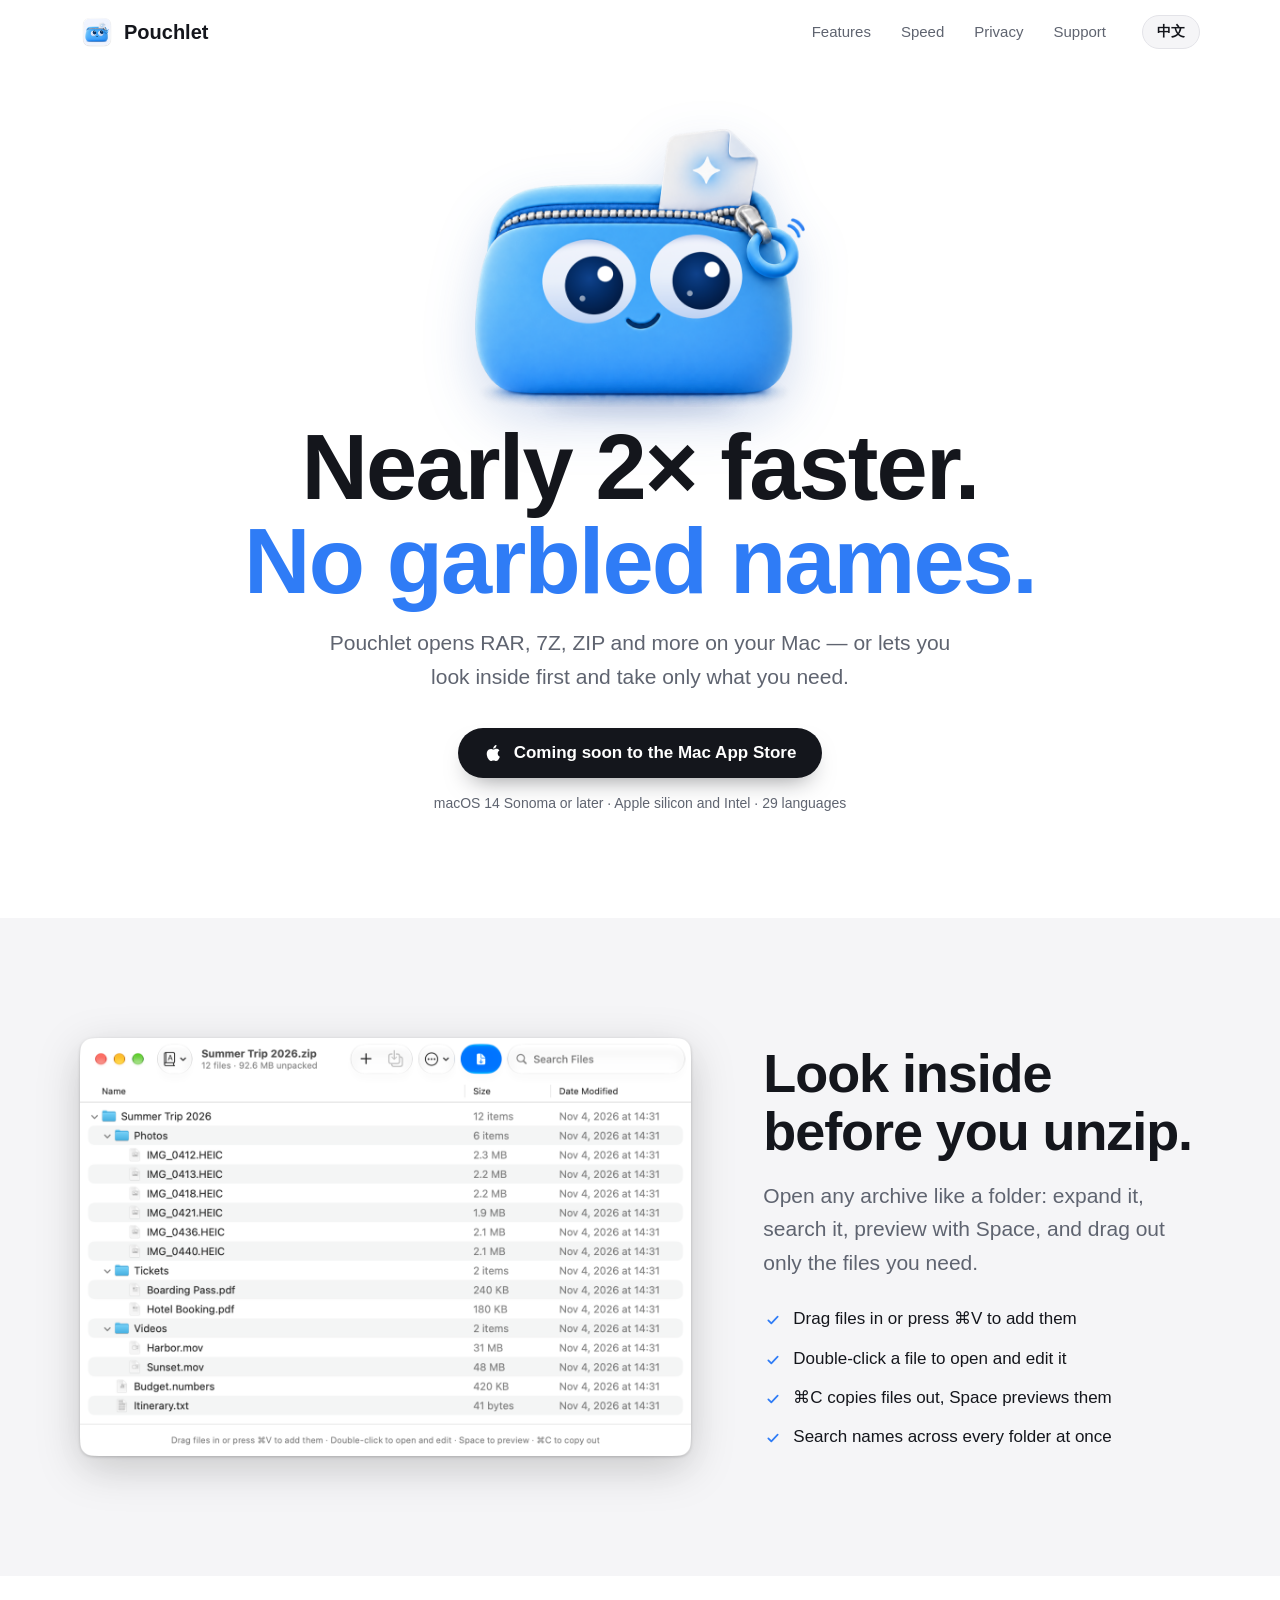
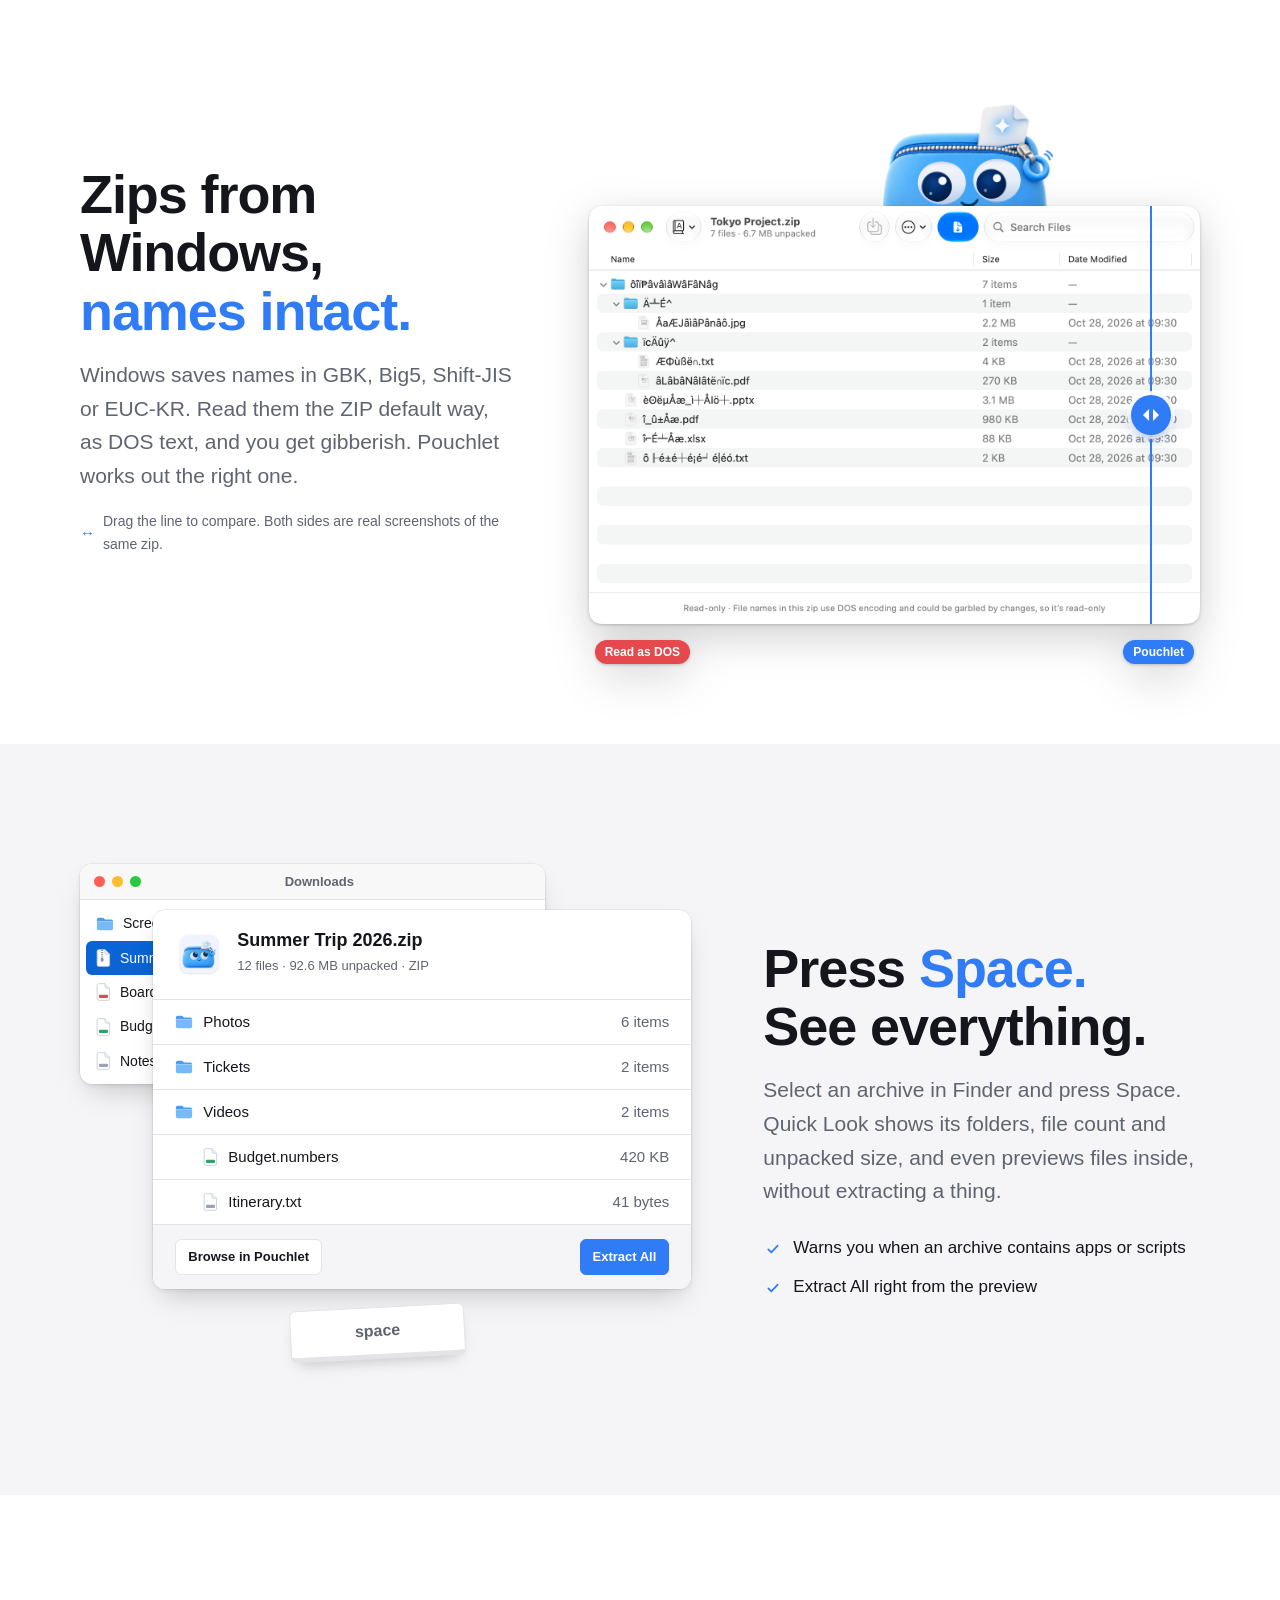
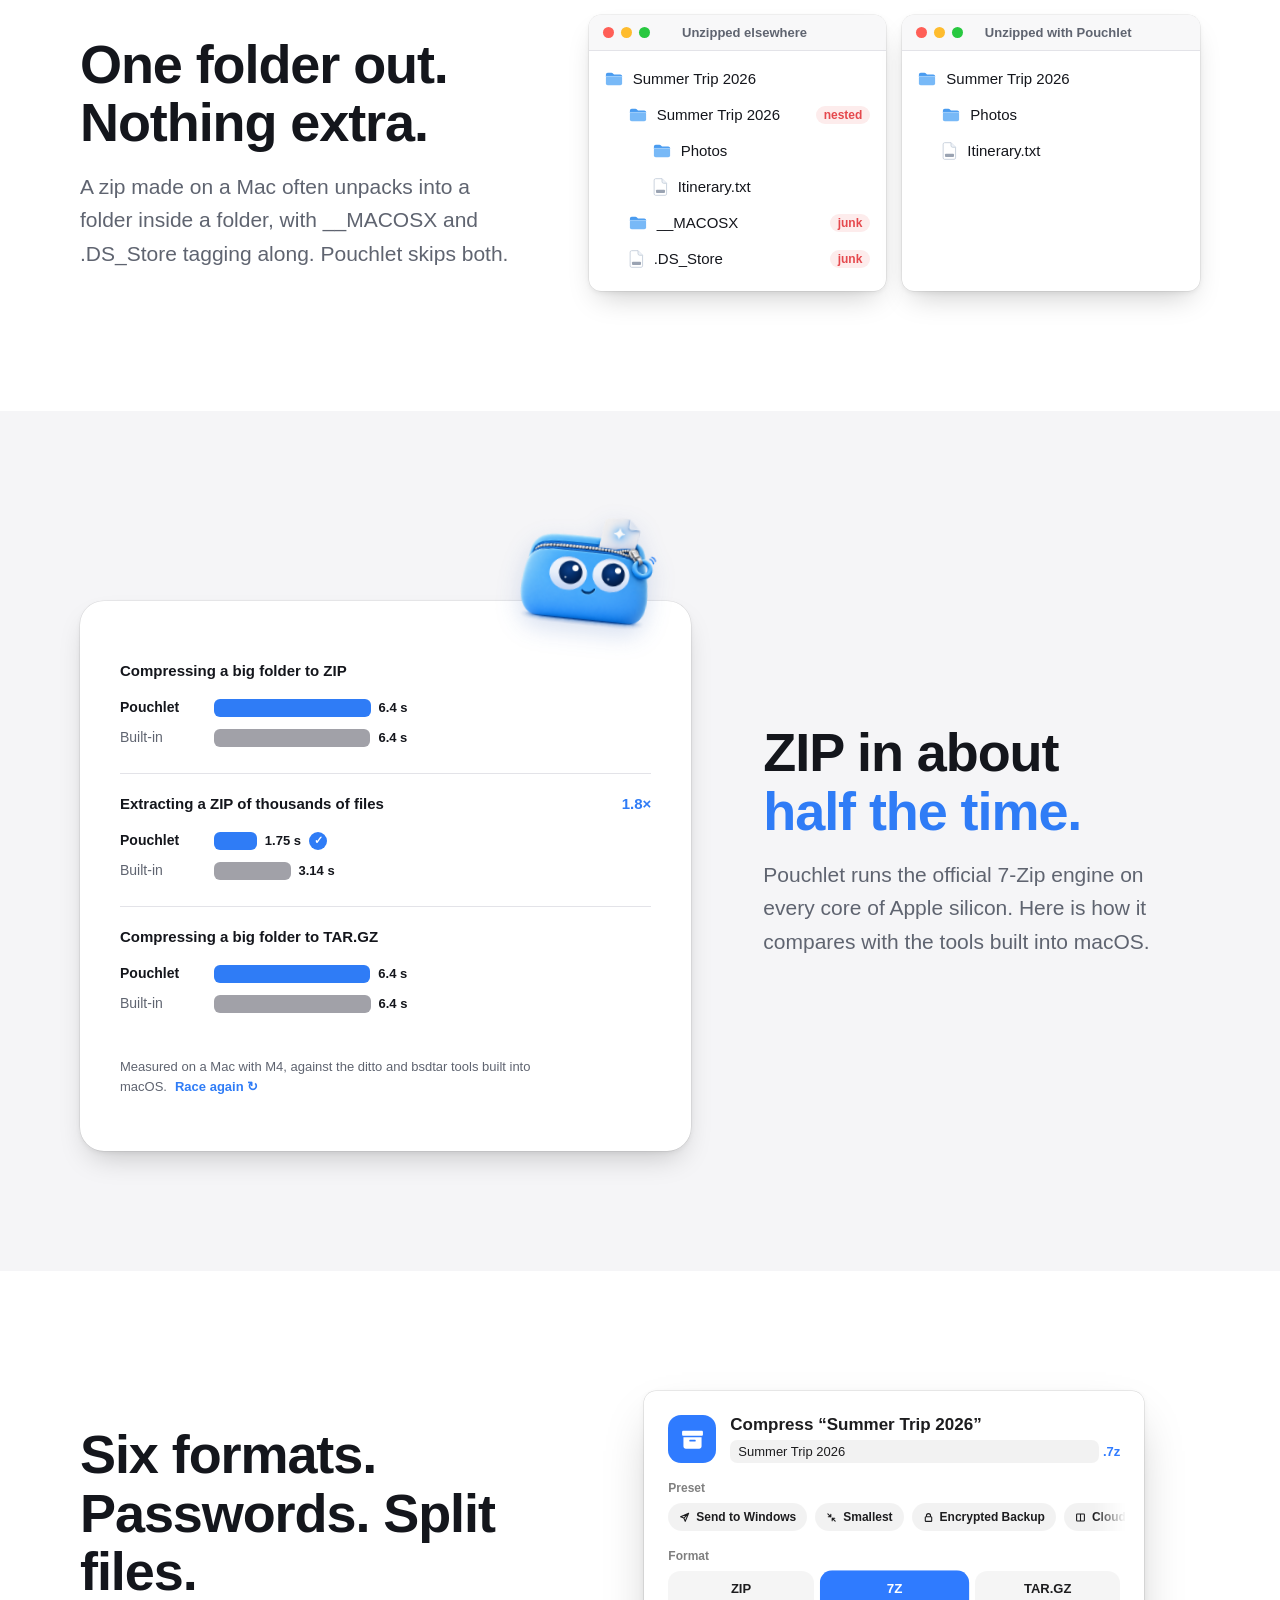
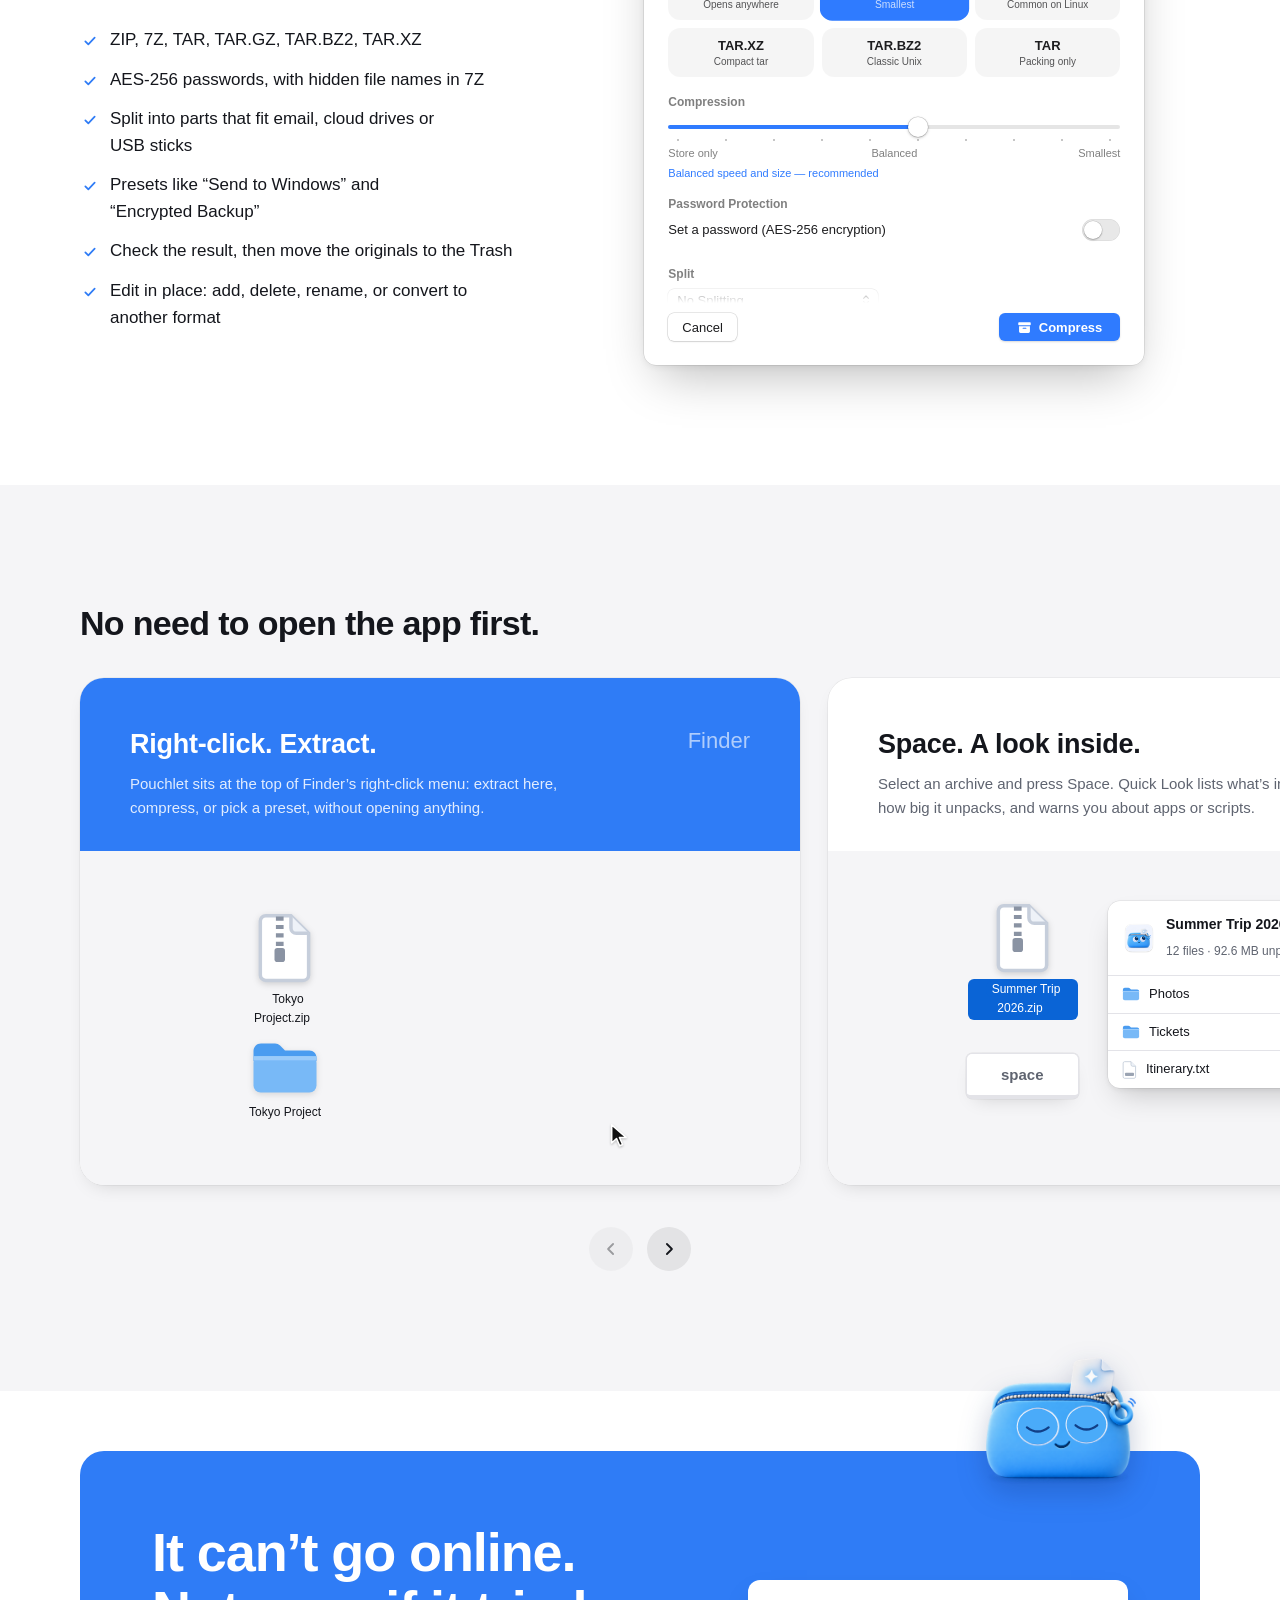
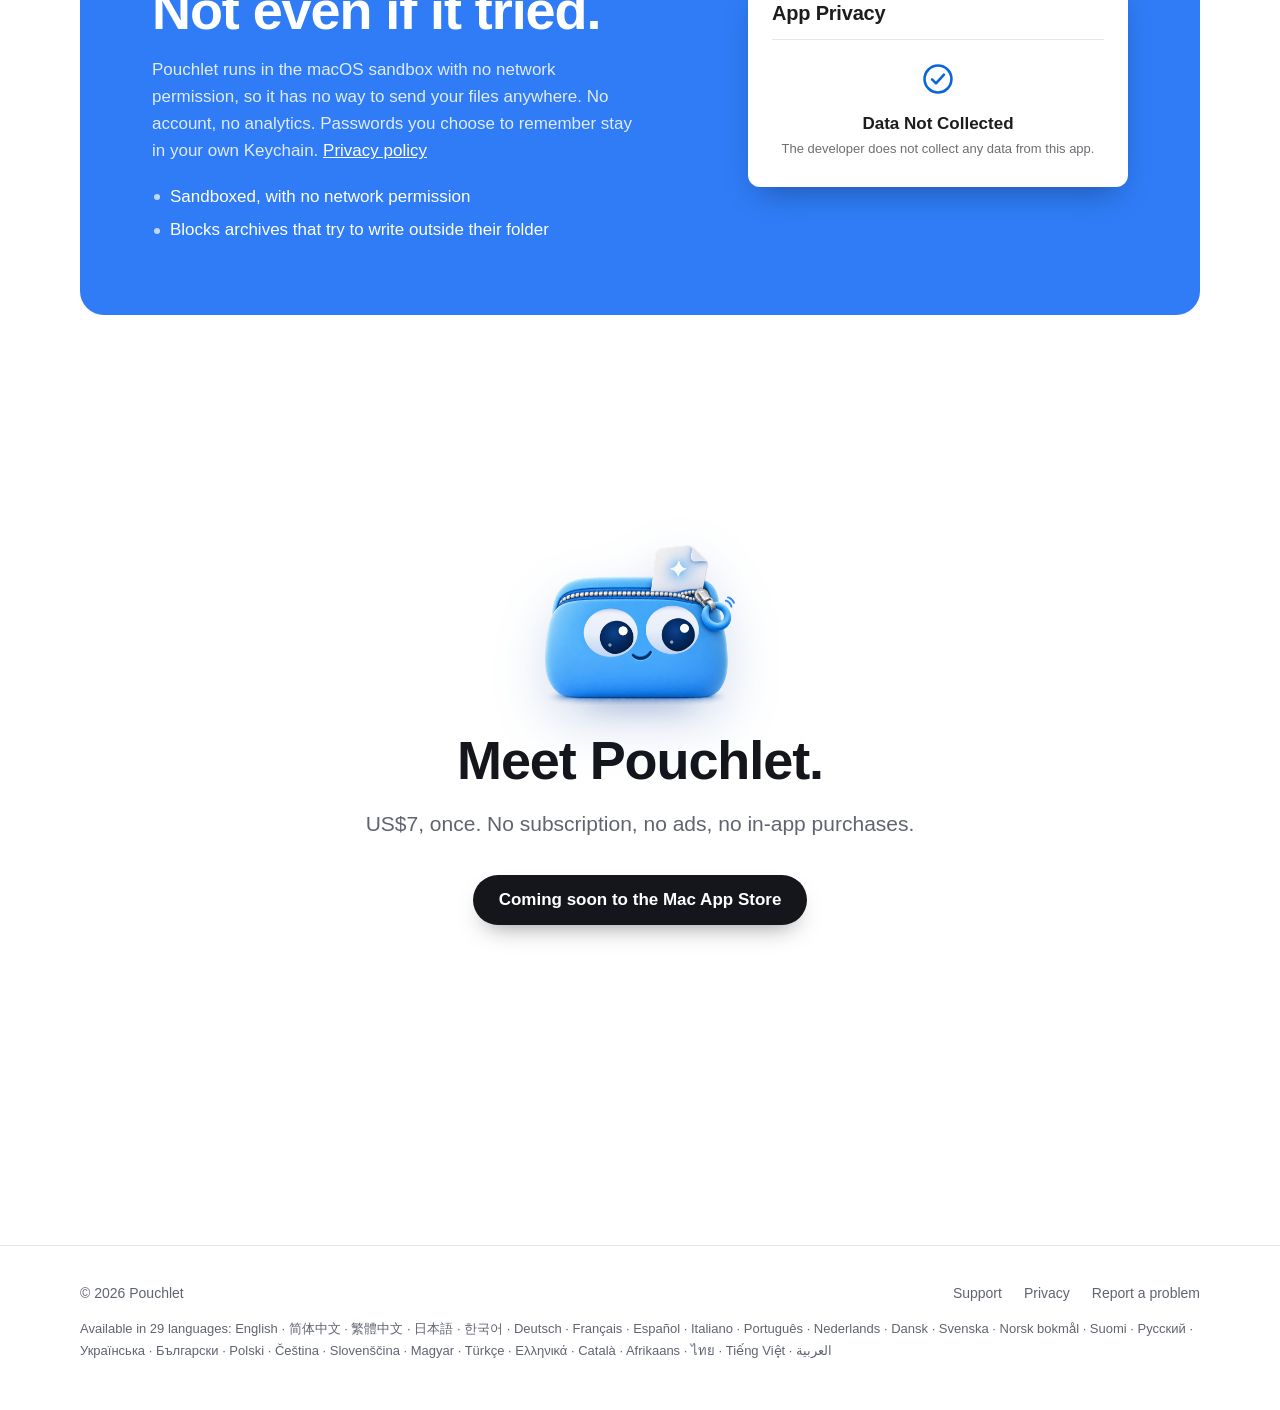
==== commit 0d42c9ab: "Real screenshots, interactive demos, side-by-side layout Co-Authored-By: Claude Opus 5.5 <noreply@an" ====
--- a/index.html
+++ b/index.html
@@ -18,19 +18,21 @@
   --blue-ink: #1b5fd6;
   --blue-soft: #e9f1fe;
   --bg: #ffffff;
-  --tint: #f3f7fd;
+  --tint: #f5f5f7;
   --card: #ffffff;
   --ink: #14161c;
   --muted: #5f6470;
-  --line: #e4e9f2;
+  --line: #e3e3e8;
   --red: #e5484d;
   --red-soft: #fdecec;
-  --shadow: 0 30px 60px -20px rgba(20, 50, 110, .22), 0 8px 20px -8px rgba(20, 50, 110, .12);
-  --lift: 0 24px 40px -18px rgba(20, 50, 110, .28), 0 4px 12px -4px rgba(20, 50, 110, .08);
-  /* three corner sizes, plus fully round pills */
-  --r1: 12px;
-  --r2: 20px;
-  --r3: 32px;
+  /* shadows like a macOS window: neutral, tight, with a hairline edge */
+  --shadow: 0 0 0 .5px rgba(0, 0, 0, .1), 0 14px 30px -10px rgba(0, 0, 0, .22), 0 2px 5px rgba(0, 0, 0, .06);
+  --lift: 0 0 0 .5px rgba(0, 0, 0, .08), 0 8px 20px -10px rgba(0, 0, 0, .18);
+  --win-drop: drop-shadow(0 12px 22px rgba(0, 0, 0, .16)) drop-shadow(0 1px 1.5px rgba(0, 0, 0, .22));
+  /* corners by level: small parts 6, macOS windows and panels 12, page-level containers 24; buttons are pills */
+  --r1: 6px;
+  --r2: 12px;
+  --r3: 24px;
   --ease: cubic-bezier(.16, 1, .3, 1);
   --spring: cubic-bezier(.34, 1.56, .64, 1);
   --round: ui-rounded, "SF Pro Rounded", -apple-system, "PingFang SC", "Hiragino Sans GB", sans-serif;
@@ -38,17 +40,17 @@
 }
 @media (prefers-color-scheme: dark) {
   :root:not([data-theme="light"]) {
-    --bg: #111317; --tint: #171b22; --card: #1c2028; --ink: #eceef2; --muted: #a3a9b6;
-    --line: #2a303b; --blue: #5a9bff; --blue-ink: #8ab8ff; --blue-soft: #1d2a40; --red-soft: #3a1e22;
-    --shadow: 0 30px 60px -20px rgba(0, 0, 0, .6), 0 8px 20px -8px rgba(0, 0, 0, .4);
-    --lift: 0 24px 40px -18px rgba(0, 0, 0, .7), 0 4px 12px -4px rgba(0, 0, 0, .4);
+    --bg: #111113; --tint: #1a1a1d; --card: #1f1f23; --ink: #eceef2; --muted: #a3a9b6;
+    --line: #2e2e33; --blue: #5a9bff; --blue-ink: #8ab8ff; --blue-soft: #1d2a40; --red-soft: #3a1e22;
+    --shadow: 0 0 0 .5px rgba(255, 255, 255, .08), 0 14px 30px -10px rgba(0, 0, 0, .7);
+    --lift: 0 0 0 .5px rgba(255, 255, 255, .08), 0 8px 20px -10px rgba(0, 0, 0, .6);
   }
 }
 :root[data-theme="dark"] {
-  --bg: #111317; --tint: #171b22; --card: #1c2028; --ink: #eceef2; --muted: #a3a9b6;
-  --line: #2a303b; --blue: #5a9bff; --blue-ink: #8ab8ff; --blue-soft: #1d2a40; --red-soft: #3a1e22;
-  --shadow: 0 30px 60px -20px rgba(0, 0, 0, .6), 0 8px 20px -8px rgba(0, 0, 0, .4);
-  --lift: 0 24px 40px -18px rgba(0, 0, 0, .7), 0 4px 12px -4px rgba(0, 0, 0, .4);
+  --bg: #111113; --tint: #1a1a1d; --card: #1f1f23; --ink: #eceef2; --muted: #a3a9b6;
+  --line: #2e2e33; --blue: #5a9bff; --blue-ink: #8ab8ff; --blue-soft: #1d2a40; --red-soft: #3a1e22;
+  --shadow: 0 0 0 .5px rgba(255, 255, 255, .08), 0 14px 30px -10px rgba(0, 0, 0, .7);
+  --lift: 0 0 0 .5px rgba(255, 255, 255, .08), 0 8px 20px -10px rgba(0, 0, 0, .6);
 }
 * { box-sizing: border-box; }
 html { scroll-behavior: smooth; scroll-padding-top: 80px; }
@@ -57,7 +59,7 @@
 img { display: block; max-width: 100%; height: auto; }
 a { color: var(--blue); text-decoration: none; }
 a:hover { text-decoration: underline; text-underline-offset: 3px; }
-:focus-visible { outline: 3px solid var(--blue); outline-offset: 3px; border-radius: 8px; }
+:focus-visible { outline: 3px solid var(--blue); outline-offset: 3px; border-radius: var(--r1); }
 p, li { text-wrap: pretty; }
 
 /* language switch: everything is written twice, one copy is hidden */
@@ -75,10 +77,17 @@
 .center .lead { margin-inline: auto; max-width: 640px; }
 .hl { color: var(--blue); white-space: nowrap; }
 
-/* scroll reveal: hidden only when the script is running */
-.js .rise { opacity: 0; transform: translateY(26px); }
-.rise { transition: opacity .8s var(--ease), transform .8s var(--ease), translate .4s var(--ease), box-shadow .4s var(--ease), border-color .4s var(--ease); }
-.js .rise.in { opacity: 1; transform: none; }
+/* ".rise" marks the demos the script starts when they scroll into view.
+   ".enter" slides a section's text and picture in once, from the picture's side. */
+.js .enter > * { opacity: 0; transform: translateY(28px); transition: opacity .7s ease-out, transform .9s cubic-bezier(.2, .7, .2, 1); }
+.js .enter > :nth-child(2) { transition-delay: .1s; }
+.js .enter > :nth-child(3) { transition-delay: .2s; }
+.js .enter > :nth-child(4) { transition-delay: .3s; }
+@media (min-width: 900px) {
+  .js .enter.split > :not(.text) { transform: translateX(56px); }
+  .js .enter.split.rev > :not(.text) { transform: translateX(-56px); }
+}
+.js .enter.seen > *, .js .enter.split.seen > :not(.text), .js .enter.split.rev.seen > :not(.text) { opacity: 1; transform: none; }
 
 /* file icons */
 .fi { width: 18px; height: 18px; flex: none; }
@@ -103,14 +112,12 @@
 .progress { position: absolute; left: 0; bottom: -1px; height: 2px; width: 100%; background: var(--blue); transform-origin: 0 50%; transform: scaleX(0); }
 
 /* hero */
-.hero { text-align: center; padding: 64px 0 0; overflow: hidden; }
+.hero { text-align: center; padding: 64px 0 90px; overflow: hidden; }
 .hero h1 { font-size: clamp(44px, 7.4vw, 92px); line-height: 1.02; }
 .hero h1 .ln { display: block; overflow: hidden; padding: 0 .06em .12em; margin-bottom: -.12em; }
 .hero h1 .ln > span { display: inline-block; animation: lineUp 1.1s var(--ease) both; animation-delay: var(--d, 0ms); }
 .hero h1 .hl { white-space: normal; }
 @keyframes lineUp { from { transform: translateY(110%); } }
-.intro { animation: fadeUp .9s var(--ease) both; animation-delay: var(--d, 0ms); }
-@keyframes fadeUp { from { opacity: 0; transform: translateY(16px); } }
 .hero .lead { max-width: 640px; margin-inline: auto; }
 .cta { display: flex; gap: 12px; justify-content: center; flex-wrap: wrap; margin-top: 34px; }
 .btn { display: inline-flex; align-items: center; gap: 10px; font: 600 17px var(--text); padding: 15px 26px; border-radius: 999px; border: 0; transition: transform .25s var(--spring), background .2s ease-out, box-shadow .3s var(--ease); }
@@ -123,14 +130,18 @@
 .btn.ghost .arrow { transition: transform .3s var(--spring); }
 .btn.ghost:hover .arrow { transform: translateY(3px); }
 .meta { font-size: 14px; color: var(--muted); margin-top: 14px; }
-.formats { display: flex; flex-wrap: wrap; justify-content: center; gap: 10px; margin: 44px auto 0; max-width: 760px; }
-.formats span { font: 700 15px var(--round); letter-spacing: .04em; color: var(--blue); background: var(--blue-soft); padding: 9px 16px; border-radius: 999px; animation: pop .7s var(--spring) both; animation-delay: var(--d, 600ms); transition: translate .3s var(--spring), background .2s ease-out, color .2s ease-out; }
-.formats span:hover { translate: 0 -3px; background: var(--blue); color: #fff; }
-@keyframes pop { from { opacity: 0; transform: scale(.6) translateY(10px); } }
+/* format tiles: archive file icons, as in Finder, that drop into a pit and can be thrown around */
+.pit { position: relative; max-width: 1040px; margin: 40px auto 0; padding: 0 16px; display: flex; flex-wrap: wrap; justify-content: center; align-items: flex-end; gap: 12px; }
+.pit.live { position: absolute; inset: 0; max-width: none; margin: 0; padding: 0; display: block; z-index: 0; -webkit-mask-image: linear-gradient(to bottom, #000 0, #000 86%, transparent 100%); mask-image: linear-gradient(to bottom, #000 0, #000 86%, transparent 100%); }
+.tile { position: relative; display: block; width: 56px; height: 71px; user-select: none; -webkit-user-select: none; filter: drop-shadow(0 3px 4px rgba(0, 0, 0, .16)) drop-shadow(0 0 .5px rgba(0, 0, 0, .3)); }
+.tile svg { display: block; width: 100%; height: 100%; }
+.tile:not(.drawn) { width: auto; height: auto; padding: 6px 12px; border: 1px solid var(--line); border-radius: 999px; font: 600 14px var(--text); filter: none; }
+.pit.live .tile { position: absolute; left: 0; top: 0; cursor: grab; touch-action: none; will-change: transform; z-index: 3; }
+.pit.live .tile.held { cursor: grabbing; }
 .hero-band { background: linear-gradient(to bottom, transparent 0 55%, var(--tint) 55% 100%); }
 .tilt-stage { perspective: 1800px; margin: 64px auto 0; width: min(100%, 1040px); }
 .tilt { transform-origin: 50% 100%; will-change: transform; }
-.hero-shot { width: 100%; filter: drop-shadow(var(--shadow)); }
+.hero-shot { width: 100%; filter: var(--win-drop); }
 
 /* the mascot (used in several poses) */
 .pouch-stage { width: min(330px, 72vw); margin: 0 auto 6px; }
@@ -139,7 +150,16 @@
 .pouch-float { animation: bob 3.4s ease-in-out infinite; filter: drop-shadow(0 22px 26px rgba(30, 80, 170, .2)); }
 @keyframes bob { 50% { transform: translateY(-10px) rotate(-1.5deg); } }
 .pouch { position: relative; aspect-ratio: 720 / 606; cursor: pointer; -webkit-tap-highlight-color: transparent; transform-origin: 50% 100%; }
-.pouch > img, .pouch > svg { position: absolute; inset: 0; width: 100%; height: 100%; }
+.pouch > img, .pouch > svg, .pouch .art, .pouch .art > img, .pouch .art > svg { position: absolute; inset: 0; width: 100%; height: 100%; }
+.pouch { transform-origin: 50% 100%; }
+/* quick clicks count as double and triple clicks: never let them select or drag the artwork */
+.pouch, .pouch * { -webkit-user-select: none; user-select: none; -webkit-user-drag: none; }
+.pouch .art { transform-origin: 50% 100%; transition: transform .3s cubic-bezier(.34, 1.56, .64, 1); }
+.pouch.tap:hover .art { transform: scale(1.03); }
+.pouch .smile { transition: transform .35s cubic-bezier(.34, 1.56, .64, 1); }
+.pouch.happy .smile { transform: translateY(-47px); }
+.pouch .spark { transform-box: fill-box; transform-origin: center; opacity: 0; transform: scale(.2) rotate(-40deg); transition: opacity .2s ease-out, transform .35s cubic-bezier(.34, 1.56, .64, 1); filter: drop-shadow(0 0 6px rgba(47, 123, 255, .6)); }
+.pouch.happy .spark { opacity: 1; transform: none; }
 .pouch .pupil { transform-box: fill-box; transform-origin: center; }
 .pouch .lid { transform: translateY(-220px); transition: transform .35s var(--ease); }
 .pouch.squint .lid { transform: translateY(-112px); }
@@ -158,55 +178,58 @@
 section.tint { background: var(--tint); }
 .split { display: grid; grid-template-columns: 1fr; gap: 48px; align-items: center; }
 @media (min-width: 900px) { .split { grid-template-columns: 5fr 7fr; gap: 72px; } .split.rev { grid-template-columns: 7fr 5fr; } .split.rev .text { order: 2; } }
-.shot { filter: drop-shadow(var(--shadow)); }
+.shot { filter: var(--win-drop); }
 ul.ticks { list-style: none; padding: 0; margin: 26px 0 0; display: grid; gap: 12px; }
-ul.ticks li { padding-left: 34px; position: relative; color: var(--muted); }
-ul.ticks li::before { content: ""; position: absolute; left: 0; top: 4px; width: 22px; height: 22px; border-radius: 50%; background: var(--blue-soft) url("data:image/svg+xml,%3Csvg xmlns='http://www.w3.org/2000/svg' viewBox='0 0 24 24'%3E%3Cpath d='M6 12.5l4 4 8-9' fill='none' stroke='%232f7cf6' stroke-width='2.6' stroke-linecap='round' stroke-linejoin='round'/%3E%3C/svg%3E") center/14px no-repeat; }
-.js .text.rise ul.ticks li { opacity: 0; transform: translateX(-10px); transition: opacity .6s var(--ease), transform .6s var(--ease); transition-delay: calc(300ms + var(--i, 0) * 80ms); }
-.js .text.rise.in ul.ticks li { opacity: 1; transform: none; }
-ul.ticks b { color: var(--ink); font-weight: 600; }
+ul.ticks li { padding-left: 30px; position: relative; color: var(--ink); }
+ul.ticks li::before { content: ""; position: absolute; left: 2px; top: 7px; width: 16px; height: 16px; background: url("data:image/svg+xml,%3Csvg xmlns='http://www.w3.org/2000/svg' viewBox='0 0 24 24'%3E%3Cpath d='M5 12.5l4.5 4.5L19 7' fill='none' stroke='%232f7cf6' stroke-width='2.6' stroke-linecap='round' stroke-linejoin='round'/%3E%3C/svg%3E") center/16px no-repeat; }
 
 /* 1. garbled names: before / after */
-.names { padding-top: 150px; }
-.ba-wrap { position: relative; max-width: 880px; margin: 150px auto 0; }
-.ba-wrap .peek { position: absolute; left: 50%; top: 0; width: 210px; transform: translate(-50%, -71%); z-index: 1; }
+.ba { position: relative; z-index: 2; filter: var(--win-drop); user-select: none; -webkit-user-select: none; touch-action: pan-y; }
+.ba img { width: 100%; pointer-events: none; }
+.ba-bad { position: absolute; inset: 0; clip-path: inset(0 calc(100% - var(--pos, 22%)) 0 0); }
+.ba-line { position: absolute; top: 0; bottom: 0; left: var(--pos, 22%); width: 2px; margin-left: -1px; background: var(--blue); pointer-events: none; z-index: 3; }
+.ba-line span { position: absolute; top: 50%; left: 50%; width: 40px; height: 40px; margin: -20px 0 0 -20px; border-radius: 50%; background: var(--blue); box-shadow: 0 8px 18px -6px rgba(30, 80, 170, .55), 0 0 0 4px rgba(255, 255, 255, .9); transition: transform .3s var(--spring); }
+.ba-line span::before, .ba-line span::after { content: ""; position: absolute; top: 50%; width: 0; height: 0; border: 6px solid transparent; margin-top: -6px; }
+.ba-line span::before { left: 6px; border-right-color: #fff; }
+.ba-line span::after { right: 6px; border-left-color: #fff; }
+.ba:hover .ba-line span, .ba:active .ba-line span { transform: scale(1.12); }
+.ba input { position: absolute; inset: 0; width: 100%; height: 100%; margin: 0; opacity: 0; cursor: ew-resize; z-index: 4; -webkit-appearance: none; appearance: none; }
+.ba input:focus-visible ~ .ba-line span { outline: 3px solid var(--blue); outline-offset: 4px; }
+.ba-tag { position: absolute; bottom: -40px; z-index: 3; font: 700 12px var(--round); padding: 5px 10px; border-radius: 999px; pointer-events: none; transition: opacity .25s ease-out; }
+.ba-tag.bad { left: 6px; color: #fff; background: var(--red); }
+.ba-tag.good { right: 6px; color: #fff; background: var(--blue); }
+.shot.app { width: 100%; }
+.ql-shot { width: 100%; border-radius: var(--r2); box-shadow: var(--shadow); }
+.hint { font-size: 14px; color: var(--muted); margin: 18px 0 0; display: flex; align-items: center; gap: 8px; }
+.hint::before { content: "↔"; font: 700 15px var(--round); color: var(--blue); }
+.ba-wrap { position: relative; margin-top: 110px; }
+.ba-wrap .peek { position: absolute; left: 62%; top: 0; width: 170px; transform: translate(-50%, -71%); z-index: 1; }
 .ba-wrap .peek .pouch-float { animation: peekBob 3s ease-in-out infinite; filter: none; }
 @keyframes peekBob { 50% { transform: translateY(-5px); } }
-.win { position: relative; z-index: 2; background: var(--card); border: 1px solid var(--line); border-radius: var(--r2); box-shadow: var(--shadow); overflow: hidden; }
-.win-bar { display: flex; align-items: center; gap: 8px; padding: 14px 18px; border-bottom: 1px solid var(--line); background: var(--card); }
-.win-bar i { width: 12px; height: 12px; border-radius: 50%; background: #ff5f57; }
-.win-bar i:nth-child(2) { background: #febc2e; }
-.win-bar i:nth-child(3) { background: #28c840; }
-.win-bar b { flex: 1; text-align: center; font: 600 14px var(--text); margin-right: 52px; }
-.flist { padding: 8px 0 14px; text-align: left; }
-.frow { display: grid; grid-template-columns: 1fr auto; gap: 16px; padding: 9px 24px; font-size: 15px; border-bottom: 1px solid color-mix(in srgb, var(--line) 60%, transparent); }
-.frow:last-child { border-bottom: 0; }
-.frow .nm { display: flex; align-items: center; gap: 10px; min-width: 0; white-space: nowrap; }
-.frow .nm .nt { overflow: hidden; text-overflow: ellipsis; }
-.frow .sz { color: var(--muted); font-variant-numeric: tabular-nums; font-size: 14px; }
-.frow.l1 .nm { padding-left: 24px; }
-.frow.l2 .nm { padding-left: 48px; }
-.frow.head { font-size: 12px; font-weight: 600; color: var(--muted); padding-top: 4px; padding-bottom: 8px; }
-.win.bad .nt { color: var(--muted); }
-.nt { transition: color .3s ease-out; }
-.seg { position: relative; display: inline-grid; grid-template-columns: 1fr 1fr; margin: 26px auto 0; padding: 4px; border-radius: 999px; background: var(--card); border: 1px solid var(--line); box-shadow: var(--lift); z-index: 3; }
-.seg button { position: relative; z-index: 1; font: 600 15px var(--text); color: var(--muted); background: none; border: 0; padding: 9px 22px; border-radius: 999px; cursor: pointer; transition: color .25s ease-out; }
-.seg button[aria-pressed="true"] { color: #fff; }
-.seg-pill { position: absolute; top: 4px; bottom: 4px; left: 4px; width: calc(50% - 4px); border-radius: 999px; background: var(--blue); transition: transform .45s var(--spring), background .3s ease-out; }
-.seg.bad .seg-pill { background: var(--red); }
-.seg:not(.bad) .seg-pill { transform: translateX(100%); }
-.ba-note { text-align: center; font-size: 14px; color: var(--muted); margin-top: 22px; }
+
 
 /* 2. quick look */
-.ql { position: relative; max-width: 560px; width: 100%; margin-inline: auto; }
-.ql-panel { background: var(--card); border: 1px solid var(--line); border-radius: var(--r2); box-shadow: var(--shadow); overflow: hidden; transition: opacity .7s var(--ease) .35s, transform .7s var(--spring) .35s; }
-.js .ql:not(.in) .ql-panel { opacity: 0; transform: scale(.92) translateY(14px); }
+.ql { position: relative; max-width: 640px; width: 100%; margin: 0 auto 90px; aspect-ratio: 640 / 440; }
+.finder { position: absolute; left: 0; top: 0; width: 76%; background: var(--card); border-radius: var(--r2); box-shadow: var(--shadow); overflow: hidden; }
+.finder .fbar { display: flex; align-items: center; gap: 7px; padding: 10px 14px; background: color-mix(in srgb, var(--tint) 70%, var(--card)); border-bottom: 1px solid var(--line); }
+.finder .fbar i { width: 11px; height: 11px; border-radius: 50%; background: #ff5f57; }
+.finder .fbar i:nth-child(2) { background: #febc2e; } .finder .fbar i:nth-child(3) { background: #28c840; }
+.finder .fbar b { flex: 1; text-align: center; font: 600 13px var(--text); color: var(--muted); margin-right: 40px; }
+.finder .fbody { padding: 6px; }
+.frow2 { display: flex; align-items: center; gap: 9px; padding: 6px 10px; border-radius: var(--r1); font-size: 14px; }
+.frow2 .n { flex: 1; white-space: nowrap; overflow: hidden; text-overflow: ellipsis; }
+.frow2 .z { color: var(--muted); font-size: 12px; font-variant-numeric: tabular-nums; }
+.frow2.sel { background: #0a64d6; color: #fff; }
+.frow2.sel .z { color: rgba(255, 255, 255, .8); }
+.ql-pop { position: absolute; right: 0; top: 46px; width: 88%; z-index: 2; transform-origin: var(--ox, 20%) var(--oy, 20%); transition: transform .5s cubic-bezier(.2, .8, .2, 1), opacity .3s ease-out; }
+.js .ql:not(.open) .ql-pop { transform: scale(.05); opacity: 0; pointer-events: none; transition: transform .4s cubic-bezier(.5, 0, .75, 0), opacity .3s ease-in .1s; }
+.ql-hint { position: absolute; left: 0; right: 0; bottom: -108px; margin: 0; text-align: center; font-size: 13px; color: var(--muted); }
+.ql-panel { background: var(--card); border-radius: var(--r2); box-shadow: var(--shadow); overflow: hidden; }
 .ql-head { display: flex; align-items: center; gap: 14px; padding: 20px 22px; border-bottom: 1px solid var(--line); }
 .ql-head img { width: 48px; }
 .ql-head b { font: 700 18px var(--round); display: block; }
 .ql-head small { color: var(--muted); font-size: 13px; }
-.ql-row { display: flex; justify-content: space-between; align-items: center; padding: 10px 22px; font-size: 15px; border-bottom: 1px solid var(--line); transition: opacity .5s var(--ease), transform .5s var(--ease), background .2s ease-out; transition-delay: calc(560ms + var(--i, 0) * 70ms), calc(560ms + var(--i, 0) * 70ms), 0s; }
-.js .ql:not(.in) .ql-row { opacity: 0; transform: translateX(-12px); }
+.ql-row { display: flex; justify-content: space-between; align-items: center; padding: 10px 22px; font-size: 15px; border-bottom: 1px solid var(--line); }
 .ql-row:hover { background: var(--tint); }
 .ql-row:last-child { border-bottom: 0; }
 .ql-row .nm { display: flex; align-items: center; gap: 10px; }
@@ -215,65 +238,256 @@
 .ql-foot { display: flex; justify-content: space-between; gap: 10px; padding: 14px 22px; background: var(--tint); }
 .ql-foot span { font-size: 13px; font-weight: 600; padding: 7px 12px; border-radius: var(--r1); background: var(--card); border: 1px solid var(--line); }
 .ql-foot span:last-child { background: var(--blue); color: #fff; border-color: var(--blue); }
-.key { position: absolute; left: -18px; bottom: -34px; font: 600 16px var(--text); color: var(--muted); background: var(--card); border: 1px solid var(--line); border-bottom-width: 5px; border-radius: var(--r1); padding: 14px 64px; box-shadow: 0 12px 24px -10px rgba(20, 50, 110, .25); transform: rotate(-4deg); cursor: pointer; user-select: none; transition: transform .12s ease-out, border-bottom-width .12s ease-out, box-shadow .12s ease-out; }
-.key:hover, .key.down { transform: rotate(-4deg) translateY(3px); border-bottom-width: 2px; box-shadow: 0 6px 12px -8px rgba(20, 50, 110, .3); }
+.key { position: absolute; left: 50%; margin-left: -96px; bottom: -74px; z-index: 3; font: 600 16px var(--text); color: var(--muted); background: var(--card); border: 1px solid var(--line); border-bottom-width: 5px; border-radius: var(--r1); padding: 14px 64px; box-shadow: 0 8px 16px -8px rgba(0, 0, 0, .25); transform: rotate(-3deg); cursor: pointer; user-select: none; transition: transform .12s ease-out, border-bottom-width .12s ease-out, box-shadow .12s ease-out; }
+.key:hover, .key.down { transform: rotate(-3deg) translateY(3px); border-bottom-width: 2px; box-shadow: 0 4px 8px -6px rgba(0, 0, 0, .3); }
 
 /* 3. no junk: two trees */
-.trees { display: grid; gap: 20px; margin-top: 56px; grid-template-columns: 1fr; text-align: left; }
-@media (min-width: 760px) { .trees { grid-template-columns: 1fr 1fr; } }
-.tree { background: var(--card); border: 1px solid var(--line); border-radius: var(--r2); padding: 22px 24px 18px; }
-.tree h3 { font-size: 15px; font-family: var(--text); font-weight: 600; color: var(--muted); letter-spacing: 0; margin-bottom: 12px; }
-.tree.good { border-color: color-mix(in srgb, var(--blue) 45%, var(--line)); box-shadow: var(--lift); }
-.tree.good h3 { color: var(--blue); }
+.trees { display: grid; gap: 16px; grid-template-columns: 1fr; text-align: left; }
+@media (min-width: 640px) { .trees { grid-template-columns: 1fr 1fr; align-items: stretch; } }
+.tree { background: var(--card); border-radius: var(--r2); box-shadow: var(--shadow); overflow: hidden; }
+.tree .fbar { display: flex; align-items: center; gap: 7px; padding: 10px 14px; background: color-mix(in srgb, var(--tint) 70%, var(--card)); border-bottom: 1px solid var(--line); }
+.tree .fbar i { width: 11px; height: 11px; border-radius: 50%; background: #ff5f57; }
+.tree .fbar i:nth-child(2) { background: #febc2e; } .tree .fbar i:nth-child(3) { background: #28c840; }
+.tree .fbar b { flex: 1; text-align: center; font: 600 13px var(--text); color: var(--muted); margin-right: 40px; }
+.tree .fbody { padding: 10px 16px 14px; }
 .tline { display: flex; align-items: center; gap: 10px; padding: 6px 0; font-size: 15px; position: relative; }
 .tline.d1 { padding-left: 24px; } .tline.d2 { padding-left: 48px; }
-.tline em { font-style: normal; font: 700 12px var(--round); color: var(--red); background: var(--red-soft); padding: 2px 8px; border-radius: 999px; margin-left: auto; transition: opacity .4s ease-out, transform .5s var(--spring); transition-delay: calc(700ms + var(--i, 0) * 160ms); }
-.tline.junk span { transition: color .4s ease-out; transition-delay: calc(700ms + var(--i, 0) * 160ms); }
-.js .trees:not(.in) .tline em { opacity: 0; transform: scale(.6); }
-.trees.in .tline.junk span { color: var(--red); text-decoration: line-through; text-decoration-color: color-mix(in srgb, var(--red) 60%, transparent); }
-
-/* 4. speed */
-.race { position: relative; margin-top: 110px; background: var(--card); border: 1px solid var(--line); border-radius: var(--r3); padding: clamp(24px, 4vw, 44px); box-shadow: var(--lift); }
+.tline em { font-style: normal; font: 700 12px var(--round); color: var(--red); background: var(--red-soft); padding: 2px 8px; border-radius: 999px; margin-left: auto; }
+
+/* 4. speed: a race on one shared clock */
+.race { position: relative; margin-top: 70px; background: var(--card); border-radius: var(--r3); padding: clamp(24px, 4vw, 40px); box-shadow: var(--shadow); }
 .race .sitter { position: absolute; right: 36px; top: 0; width: 132px; transform: translateY(-78%) rotate(6deg); }
 .race .sitter .pouch-float { filter: drop-shadow(0 10px 12px rgba(30, 80, 170, .18)); }
-.rrow { display: grid; grid-template-columns: 1fr; gap: 6px 36px; padding: 22px 0; border-bottom: 1px solid var(--line); }
-.rrow:first-child { padding-top: 0; }
+.rrow { padding: 18px 0 20px; border-bottom: 1px solid var(--line); }
+.rrow:first-of-type { padding-top: 0; }
 .rrow:last-of-type { border-bottom: 0; }
-@media (min-width: 760px) { .rrow { grid-template-columns: 210px 1fr; align-items: center; } }
-.stat b { display: block; font: 800 clamp(48px, 6vw, 68px)/1 var(--round); letter-spacing: -0.03em; color: var(--blue); font-variant-numeric: tabular-nums; }
-.stat span { display: block; font-size: 15px; color: var(--muted); margin-top: 6px; }
-.bar { display: grid; grid-template-columns: 96px 1fr; align-items: center; gap: 14px; margin-top: 8px; font-size: 14px; color: var(--muted); }
-.bar .track { position: relative; height: 30px; border-radius: var(--r1); background: color-mix(in srgb, var(--line) 60%, transparent); }
-.bar .fill { width: var(--w); height: 100%; border-radius: var(--r1); background: #b8c2d4; display: flex; align-items: center; justify-content: flex-end; padding-right: 10px; color: #fff; font: 700 13px var(--text); font-variant-numeric: tabular-nums; min-width: 64px; }
-.bar.us .fill { background: var(--blue); }
-.bar.us { color: var(--ink); font-weight: 600; }
-.note { font-size: 13px; color: var(--muted); margin-top: 22px; }
+.rhead { display: flex; align-items: baseline; justify-content: space-between; gap: 12px; font-size: 15px; font-weight: 600; margin-bottom: 10px; }
+.gain { font: 700 15px var(--round); color: var(--blue); font-variant-numeric: tabular-nums; transition: opacity .4s ease-out; }
+.js .rrow:not(.done) .gain { opacity: 0; }
+.lane { display: grid; grid-template-columns: 82px 1fr; align-items: center; gap: 12px; height: 30px; font-size: 14px; color: var(--muted); }
+.lane.us { color: var(--ink); font-weight: 600; }
+.run { display: flex; align-items: center; gap: 8px; min-width: 0; }
+.run i { display: block; height: 18px; width: var(--w); border-radius: var(--r1); background: #a1a1a8; flex: none; }
+.lane.us .run i { background: var(--blue); }
+.run .t { font: 600 13px var(--text); color: var(--ink); font-variant-numeric: tabular-nums; white-space: nowrap; }
+.run .ok { width: 18px; height: 18px; border-radius: 50%; background: var(--blue); color: #fff; display: grid; place-items: center; font: 700 11px/1 var(--text); transition: opacity .2s ease-out, transform .35s var(--spring); }
+.js .lane:not(.fin) .ok { opacity: 0; transform: scale(.4); }
+.note { font-size: 13px; color: var(--muted); margin-top: 18px; }
 .replay { font: 600 13px var(--text); color: var(--blue); background: none; border: 0; padding: 0; margin-left: 8px; cursor: pointer; }
 .replay:hover { text-decoration: underline; text-underline-offset: 3px; }
 
+/* 5. the compress sheet, rebuilt from the app's own sizes so it can be clicked */
+.cstage { position: relative; width: 100%; max-width: 500px; margin-inline: auto; }
+.split > * { min-width: 0; }
+.cs-chips, .cs-grid, .csheet { min-width: 0; }
+.csheet { --sa: #2f7bff; --sink: #1d1d1f; --ssec: rgba(0, 0, 0, .5); --sfill: rgba(0, 0, 0, .05); --sfill2: rgba(0, 0, 0, .09); --sbg: #fff; --sline: rgba(0, 0, 0, .1);
+  --rnd: ui-rounded, "SF Pro Rounded", -apple-system, "PingFang SC", sans-serif; --sys: -apple-system, BlinkMacSystemFont, "SF Pro Text", "PingFang SC", sans-serif;
+  background: var(--sbg); color: var(--sink); border-radius: var(--r2); box-shadow: 0 0 0 .5px rgba(0, 0, 0, .14), 0 22px 48px -14px rgba(0, 0, 0, .28), 0 2px 6px rgba(0, 0, 0, .06);
+  padding: 24px; display: flex; flex-direction: column; gap: 18px; text-align: left; font: 13px/1.3 var(--sys); -webkit-font-smoothing: antialiased;
+  transition: opacity .28s ease-out, transform .38s cubic-bezier(.2, .8, .2, 1); }
+.cstage.closed .csheet { opacity: 0; transform: translateY(14px) scale(.97); pointer-events: none; }
+:where(.csheet button) { font: inherit; color: inherit; background: none; border: 0; padding: 0; cursor: default; }
+.cs-head { display: flex; align-items: center; gap: 14px; }
+.cs-icon { flex: none; width: 48px; height: 48px; border-radius: 13px; background: var(--sa); color: #fff; display: grid; place-items: center; }
+.cs-icon svg { width: 25px; height: 25px; }
+.cs-title { flex: 1; min-width: 0; display: grid; gap: 4px; }
+.cs-title b { font: 700 17px/1.2 var(--rnd); white-space: nowrap; overflow: hidden; text-overflow: ellipsis; }
+.cs-name { display: flex; align-items: center; gap: 4px; }
+.cs-input { flex: 1; min-width: 0; font: 500 13px var(--rnd); color: var(--sink); padding: 4px 8px; border: 0; border-radius: 7px; background: var(--sfill); outline: none; }
+.cs-input:focus { box-shadow: 0 0 0 3px color-mix(in srgb, var(--sa) 35%, transparent); }
+.cs-ext { font: 600 13px var(--rnd); color: var(--sa); display: inline-block; transition: transform .25s ease-out, opacity .25s ease-out; }
+.cs-ext.flip { transform: translateY(-6px); opacity: 0; }
+.cs-scroll { max-height: 430px; overflow-y: auto; overflow-x: hidden; display: flex; flex-direction: column; gap: 18px; padding: 8px 10px; margin: -8px -10px; scrollbar-width: none;
+  --ft: 0px; --fb: 0px; -webkit-mask-image: linear-gradient(to bottom, transparent 0, #000 var(--ft), #000 calc(100% - var(--fb)), transparent 100%); mask-image: linear-gradient(to bottom, transparent 0, #000 var(--ft), #000 calc(100% - var(--fb)), transparent 100%); }
+.cs-scroll::-webkit-scrollbar { display: none; }
+.cs-scroll.more-up { --ft: 22px; }
+.cs-scroll.more-down { --fb: 28px; }
+.cs-sec { display: flex; flex-direction: column; gap: 8px; transition: opacity .25s ease-out; }
+.cs-sec h4 { margin: 0; font: 700 12px var(--rnd); color: var(--ssec); }
+.cs-sec.off { display: none; }
+.cs-chips { display: flex; gap: 8px; overflow-x: auto; padding: 4px 6px; margin: -4px -6px; scrollbar-width: none;
+  --fl: 0px; --fr: 0px; -webkit-mask-image: linear-gradient(to right, transparent 0, #000 var(--fl), #000 calc(100% - var(--fr)), transparent 100%); mask-image: linear-gradient(to right, transparent 0, #000 var(--fl), #000 calc(100% - var(--fr)), transparent 100%); }
+.cs-chips.more-left { --fl: 24px; }
+.cs-chips.more-right { --fr: 32px; }
+.cs-chips::-webkit-scrollbar { display: none; }
+.pchip { flex: none; display: inline-flex; align-items: center; gap: 6px; padding: 7px 11px; border-radius: 999px; background: var(--sfill); font: 600 12px var(--rnd) !important; white-space: nowrap; transition: background .2s ease-out, color .2s ease-out, transform .35s cubic-bezier(.34, 1.56, .64, 1); }
+.pchip i { display: grid; width: 11px; height: 11px; }
+.pchip svg { width: 11px; height: 11px; }
+.pchip:hover { background: var(--sfill2); }
+.pchip.on { background: var(--sa); color: #fff !important; transform: scale(1.03); }
+.pchip.save { background: none; color: var(--sa) !important; padding: 6px 10px; border: 1px dashed color-mix(in srgb, var(--sa) 40%, transparent); }
+.cs-pop { display: grid; gap: 10px; padding: 16px; border-radius: var(--r2); background: var(--sbg); box-shadow: 0 0 0 .5px rgba(0, 0, 0, .14), 0 10px 26px -8px rgba(0, 0, 0, .3); }
+.cs-pop[hidden] { display: none; }
+.cs-pop b { font: 700 13px var(--rnd); }
+.cs-pop-row { display: flex; justify-content: flex-end; }
+.cs-grid { display: grid; grid-template-columns: repeat(3, 1fr); gap: 8px; }
+.fchip { display: grid; gap: 3px; justify-items: center; padding: 10px 4px !important; border-radius: 12px; background: rgba(0, 0, 0, .04) !important; transition: background .2s ease-out, color .2s ease-out, transform .35s cubic-bezier(.34, 1.56, .64, 1); }
+.fchip:hover { background: rgba(0, 0, 0, .08) !important; transform: scale(1.01); }
+.fchip b { font: 800 13px var(--rnd); }
+.fchip small { font: 500 10px var(--rnd); opacity: .75; }
+.fchip.on { background: var(--sa) !important; color: #fff !important; transform: scale(1.03); }
+.cs-slider { -webkit-appearance: none; appearance: none; width: 100%; height: 20px; margin: 0; background: transparent; }
+.cs-slider::-webkit-slider-runnable-track { height: 4px; border-radius: 2px; background: linear-gradient(to right, var(--sa) 0 var(--fill, 55%), rgba(0, 0, 0, .1) var(--fill, 55%)); }
+.cs-slider::-moz-range-track { height: 4px; border-radius: 2px; background: rgba(0, 0, 0, .1); }
+.cs-slider::-moz-range-progress { height: 4px; border-radius: 2px; background: var(--sa); }
+.cs-slider::-webkit-slider-thumb { -webkit-appearance: none; width: 20px; height: 20px; margin-top: -8px; border-radius: 50%; background: #fff; box-shadow: 0 0 0 .5px rgba(0, 0, 0, .2), 0 1px 3px rgba(0, 0, 0, .25); }
+.cs-slider::-moz-range-thumb { width: 20px; height: 20px; border: 0; border-radius: 50%; background: #fff; box-shadow: 0 0 0 .5px rgba(0, 0, 0, .2), 0 1px 3px rgba(0, 0, 0, .25); }
+.cs-ticks { display: flex; justify-content: space-between; padding: 0 9px; margin-top: -6px; }
+.cs-ticks i { width: 2px; height: 2px; border-radius: 1px; background: rgba(0, 0, 0, .3); }
+.cs-scale { display: grid; grid-template-columns: 1fr 1fr 1fr; font: 500 11px var(--rnd); color: var(--ssec); margin-top: -2px; }
+.cs-scale span:nth-child(odd) { text-align: left; }
+.cs-scale span:nth-child(3), .cs-scale span:nth-child(4) { text-align: center; }
+.cs-scale span:nth-child(5), .cs-scale span:nth-child(6) { text-align: right; }
+.cs-hint { font: 400 11px var(--rnd); color: var(--sa); }
+.cs-toggle { display: flex; align-items: center; justify-content: space-between; gap: 12px; }
+.cs-switch { position: relative; flex: none; width: 38px; height: 22px; border-radius: 999px; background: rgba(0, 0, 0, .09) !important; box-shadow: inset 0 0 0 .5px rgba(0, 0, 0, .08); transition: background .2s ease-out; cursor: pointer !important; }
+.cs-switch i { position: absolute; left: 2px; top: 2px; width: 18px; height: 18px; border-radius: 50%; background: #fff; box-shadow: 0 0 0 .5px rgba(0, 0, 0, .15), 0 1px 2px rgba(0, 0, 0, .25); transition: transform .25s cubic-bezier(.34, 1.4, .64, 1); }
+.cs-switch[aria-checked="true"] { background: var(--sa) !important; }
+.cs-switch[aria-checked="true"] i { transform: translateX(16px); }
+.cs-pwbody { display: grid; gap: 8px; overflow: hidden; max-height: 0; opacity: 0; transition: max-height .35s ease-out, opacity .25s ease-out; }
+.cs-pw.open .cs-pwbody { max-height: 160px; opacity: 1; }
+.cs-pwrow { display: flex; align-items: center; gap: 8px; }
+.cs-field { flex: 1; min-width: 0; height: 22px; padding: 0 7px; font: 13px var(--sys); color: var(--sink); background: var(--sbg); border: 0; border-radius: var(--r1); box-shadow: 0 0 0 .5px rgba(0, 0, 0, .25), inset 0 1px 1px rgba(0, 0, 0, .05); outline: none; }
+.cs-field:focus { box-shadow: 0 0 0 3px color-mix(in srgb, var(--sa) 35%, transparent), 0 0 0 .5px var(--sa); }
+.cs-eye { width: 20px; height: 20px; color: var(--ssec) !important; cursor: pointer !important; }
+.cs-eye svg { width: 18px; height: 18px; }
+.cs-eye.on { color: var(--sa) !important; }
+.cs-check { display: flex; align-items: center; gap: 7px; font: 13px var(--sys); cursor: default; }
+.cs-check.sm { font: 12px var(--rnd); }
+.cs-check input { position: absolute; opacity: 0; pointer-events: none; }
+.cs-check i { flex: none; width: 14px; height: 14px; border-radius: 3.5px; background: var(--sbg); box-shadow: 0 0 0 .5px rgba(0, 0, 0, .3), inset 0 1px 1px rgba(0, 0, 0, .05); display: grid; place-items: center; transition: background .12s ease-out; }
+.cs-check input:checked + i { background: var(--sa); box-shadow: none; }
+.cs-check input:checked + i::after { content: ""; width: 7px; height: 4px; margin-top: -2px; border: solid #fff; border-width: 0 0 1.8px 1.8px; transform: rotate(-45deg); }
+.cs-check input:focus-visible + i { outline: 3px solid color-mix(in srgb, var(--sa) 45%, transparent); }
+.cs-note { margin: 0; font: 400 11px var(--rnd); color: var(--ssec); }
+.cs-splitrow { display: flex; align-items: center; gap: 8px; }
+.cs-popup { -webkit-appearance: none; appearance: none; width: 210px; max-width: 100%; height: 22px; padding: 0 26px 0 9px; font: 13px var(--sys); color: var(--sink); border: 0; border-radius: var(--r1); box-shadow: 0 0 0 .5px rgba(0, 0, 0, .2), 0 1px 1.5px rgba(0, 0, 0, .1);
+  background: var(--sbg) url("data:image/svg+xml,%3Csvg xmlns='http://www.w3.org/2000/svg' viewBox='0 0 10 14'%3E%3Cpath d='M2 5l3-3 3 3M2 9l3 3 3-3' fill='none' stroke='%23333' stroke-width='1.4' stroke-linecap='round' stroke-linejoin='round'/%3E%3C/svg%3E") right 8px center/8px 12px no-repeat; }
+.cs-custom { display: none; align-items: center; gap: 6px; color: var(--ssec); }
+.cs-custom .cs-field { width: 70px; flex: none; }
+.cs-custom.on { display: inline-flex; }
+.cs-foot { display: flex; justify-content: space-between; align-items: center; }
+.cs-btn { display: inline-flex !important; align-items: center; gap: 7px; height: 28px; padding: 0 14px !important; border-radius: var(--r1); font: 500 13px var(--sys) !important; background: var(--sbg) !important; box-shadow: 0 0 0 .5px rgba(0, 0, 0, .18), 0 1px 2px rgba(0, 0, 0, .1); cursor: pointer !important; transition: filter .12s ease-out, opacity .2s ease-out; }
+.cs-btn:active { filter: brightness(.92); }
+.cs-btn.prim { background: var(--sa) !important; color: #fff !important; font: 600 13px var(--rnd) !important; padding: 0 18px !important; box-shadow: 0 1px 2px rgba(0, 0, 0, .15); }
+.cs-btn.prim svg { width: 15px; height: 15px; }
+.cs-btn:disabled { opacity: .4; cursor: default !important; }
+.cs-done { position: absolute; inset: 0; display: grid; place-content: center; justify-items: center; gap: 16px; pointer-events: none; opacity: 0; transition: opacity .3s ease-out; }
+.cstage.closed .cs-done { opacity: 1; pointer-events: auto; }
+.cs-ring svg { width: 46px; height: 46px; transform: rotate(-90deg); }
+.cs-ring circle { fill: none; stroke: var(--line); stroke-width: 3.5; }
+.cs-ring circle.run { stroke: #2f7bff; stroke-linecap: round; stroke-dasharray: 100.5; stroke-dashoffset: 100.5; }
+.cs-ring.go circle.run { stroke-dashoffset: 0; transition: stroke-dashoffset .9s cubic-bezier(.4, 0, .3, 1); }
+.cs-ring.gone { display: none; }
+.cs-file { display: none; justify-items: center; gap: 6px; font-size: 13px; animation: popIn .45s cubic-bezier(.34, 1.56, .64, 1); }
+.cs-file.on { display: grid; }
+.cs-file svg { width: 64px; height: 80px; filter: drop-shadow(0 2px 3px rgba(0, 0, 0, .15)); }
+.cs-file span { background: #0a64d6; color: #fff; border-radius: var(--r1); padding: 1px 7px; }
+.cs-file small { color: var(--muted); font-size: 12px; }
+@keyframes popIn { from { transform: scale(.5); opacity: 0; } }
+.cs-again { font: 600 13px var(--text); color: var(--blue); background: none; border: 0; cursor: pointer; padding: 6px 10px; border-radius: 999px; }
+.cs-again:hover { background: var(--blue-soft); }
+@media (prefers-color-scheme: dark) { :root:not([data-theme="light"]) .csheet { --sink: #f5f5f7; --ssec: rgba(255, 255, 255, .55); --sfill: rgba(255, 255, 255, .08); --sfill2: rgba(255, 255, 255, .13); --sbg: #2b2b2f; } }
 /* 6. integrations: a plain row, no boxes */
-.ways { display: grid; grid-template-columns: 1fr; margin-top: 48px; border-top: 1px solid var(--line); }
-@media (min-width: 860px) { .ways { grid-template-columns: repeat(4, 1fr); } }
-.way { padding: 28px 24px 8px 0; border-bottom: 1px solid var(--line); }
-@media (min-width: 860px) { .way { border-bottom: 0; padding-right: 28px; } .way + .way { border-left: 1px solid var(--line); padding-left: 28px; } }
-.way svg { width: 30px; height: 30px; stroke: var(--blue); fill: none; stroke-width: 1.8; stroke-linecap: round; stroke-linejoin: round; margin-bottom: 14px; transition: transform .5s var(--spring); }
-.way:hover svg { transform: rotate(-8deg) scale(1.12); }
-.way b { display: block; font: 700 18px var(--round); }
-.way p { color: var(--muted); font-size: 15px; margin: 6px 0 0; }
-.way kbd { font: 600 12px var(--text); border: 1px solid var(--line); border-bottom-width: 2px; border-radius: 6px; padding: 1px 6px; color: var(--ink); background: var(--card); }
+.ways-title { font-size: clamp(26px, 3vw, 34px); }
+.rail { display: flex; gap: 28px; overflow-x: auto; scroll-snap-type: x mandatory; scroll-behavior: smooth; padding: 36px max(16px, calc((100% - 1120px) / 2)) 24px; scroll-padding-inline: max(16px, calc((100% - 1120px) / 2)); scrollbar-width: none; overscroll-behavior-x: contain; }
+.rail::-webkit-scrollbar { display: none; }
+.wcard { flex: none; width: min(720px, 86vw); scroll-snap-align: start; background: var(--card); border-radius: var(--r3); box-shadow: var(--lift); overflow: hidden; display: flex; flex-direction: column; }
+.wtop { display: flex; justify-content: space-between; gap: 24px; padding: clamp(26px, 4vw, 50px) clamp(24px, 4vw, 50px) 30px; }
+.wtop h3 { font: 700 clamp(22px, 2.4vw, 27px)/1.25 var(--text); letter-spacing: -0.01em; }
+.wtop p { color: var(--muted); font-size: 15px; line-height: 1.65; margin: 10px 0 0; max-width: 470px; }
+.wtag { flex: none; font: 400 clamp(17px, 1.8vw, 22px) var(--text); color: #b8b8be; }
+.wvis { flex: 1; min-height: 330px; background: var(--tint); display: flex; align-items: center; justify-content: center; gap: 28px; padding: 32px; flex-wrap: wrap; }
+/* the card you're on wears the theme color on top */
+.wtop, .wtop h3, .wtop p, .wtag { transition: background-color .4s ease-out, color .4s ease-out; }
+.wcard.active .wtop { background: var(--blue); }
+.wcard.active .wtop h3 { color: #fff; }
+.wcard.active .wtop p { color: rgba(255, 255, 255, .86); }
+.wcard.active .wtag { color: rgba(255, 255, 255, .62); }
+/* each card's picture is a small stage that plays out a real use */
+.stage { position: relative; width: 460px; height: 270px; flex: none; text-align: left; }
+.fi-item { position: absolute; display: grid; justify-items: center; gap: 6px; font-size: 12px; width: 110px; text-align: center; transition: opacity .3s ease-out, transform .45s cubic-bezier(.34, 1.56, .64, 1); }
+.fi-item span { border-radius: var(--r1); padding: 1px 6px; transition: background .15s ease-out, color .15s ease-out; }
+.fi-item.sel span { background: #0a64d6; color: #fff; }
+.zipico { width: 56px; height: 70px; filter: drop-shadow(0 2px 3px rgba(0, 0, 0, .15)); }
+.dirico { width: 70px; height: 56px; margin-top: 7px; filter: drop-shadow(0 2px 3px rgba(0, 0, 0, .12)); }
+.cur { position: absolute; left: 0; top: 0; width: 18px; height: 25px; z-index: 5; transition: transform .7s cubic-bezier(.45, 0, .2, 1); filter: drop-shadow(0 1px 1px rgba(0, 0, 0, .25)); }
+.st-finder .zipf { left: 20px; top: 30px; }
+.st-finder .outf { left: 20px; top: 150px; }
+.st-finder .outf:not(.on) { opacity: 0; transform: scale(.4); }
+.st-finder .cmenu { position: absolute; left: 150px; top: 40px; transform-origin: 0 0; transition: opacity .12s ease-out, transform .18s ease-out; }
+.st-finder .cmenu:not(.on) { opacity: 0; transform: scale(.92); pointer-events: none; }
+.cmenu { background: color-mix(in srgb, var(--card) 94%, transparent); border-radius: var(--r2); box-shadow: var(--shadow); padding: 5px; font: 13px var(--text); min-width: 210px; text-align: left; }
+.cmenu.big { font-size: 14px; min-width: 250px; }
+.cmenu div { padding: 4px 11px; border-radius: var(--r1); white-space: nowrap; color: var(--ink); }
+.cmenu div.dim { color: var(--muted); }
+.cmenu hr { border: 0; border-top: 1px solid var(--line); margin: 4px 8px; }
+.cmenu .sub { display: flex; justify-content: space-between; gap: 20px; }
+.cmenu div.go.hl { background: var(--blue); color: #fff; }
+.cmenu div.go.flash { background: color-mix(in srgb, var(--blue) 70%, #fff); }
+.st-ql .zipf { left: 10px; top: 20px; }
+.st-ql .bigkey { position: absolute; left: 8px; top: 170px; padding: 12px 34px; transition: transform .1s ease-out, border-bottom-width .1s ease-out; }
+.st-ql .bigkey.down { transform: translateY(3px); border-bottom-width: 1px; }
+.st-ql .qlmini { position: absolute; left: 150px; top: 18px; width: 300px; transform-origin: -80px 40px; transition: transform .45s cubic-bezier(.2, .8, .2, 1), opacity .3s ease-out; }
+.st-ql .qlmini:not(.on) { opacity: 0; transform: scale(.06); }
+.st-sc .flow { position: absolute; left: 0; right: 0; top: 74px; }
+.action { position: relative; overflow: hidden; transition: box-shadow .2s ease-out; }
+.action .bar { position: absolute; left: 0; bottom: 0; height: 3px; width: 100%; background: var(--blue); transform: scaleX(0); transform-origin: 0 50%; }
+.action.run .bar { transform: scaleX(1); transition: transform .55s linear; }
+.action.ok { box-shadow: 0 0 0 1.5px color-mix(in srgb, var(--blue) 55%, transparent), var(--lift); }
+.banner { position: absolute; right: 0; top: 0; z-index: 3; display: flex; gap: 10px; align-items: center; width: 250px; padding: 10px 12px; border-radius: var(--r2); background: color-mix(in srgb, var(--card) 92%, transparent); box-shadow: var(--shadow); font-size: 13px; transition: transform .45s cubic-bezier(.2, .8, .2, 1), opacity .3s ease-out; }
+.banner img { width: 30px; }
+.banner b { display: block; font-size: 13px; }
+.banner span { color: var(--muted); font-size: 12px; }
+.banner:not(.on) { opacity: 0; transform: translateX(40px); }
+.st-as .code { position: absolute; left: 0; top: 0; width: 460px; }
+.code .ln { display: block; }
+.st-as .code .ln { clip-path: inset(0 100% 0 0); }
+.st-as .code .ln.on { clip-path: inset(0 0 0 0); transition: clip-path .5s steps(26, end); }
+.st-as .results { position: absolute; left: 0; right: 0; bottom: 0; display: grid; grid-template-columns: auto 1fr auto 1fr auto 1fr; align-items: center; gap: 4px 8px; font-size: 12px; }
+.st-as .results .dirico { width: 34px; height: 27px; margin: 0; }
+.st-as .results > * { transition: opacity .3s ease-out, transform .4s cubic-bezier(.34, 1.56, .64, 1); }
+.st-as .results:not(.on) > * { opacity: 0; transform: translateY(8px); }
+.qlmini { width: min(330px, 100%); background: var(--card); border-radius: var(--r2); box-shadow: var(--shadow); overflow: hidden; text-align: left; }
+.qlm-head { display: flex; gap: 10px; align-items: center; padding: 12px 14px; border-bottom: 1px solid var(--line); }
+.qlm-head img { width: 34px; }
+.qlm-head b { display: block; font-size: 14px; }
+.qlm-head small { color: var(--muted); font-size: 12px; }
+.qlm-row { display: flex; align-items: center; gap: 9px; padding: 8px 14px; font-size: 13px; border-bottom: 1px solid var(--line); }
+.qlm-row:last-child { border-bottom: 0; }
+.qlm-row em { margin-left: auto; font-style: normal; color: var(--muted); font-size: 12px; }
+.bigkey { font: 600 15px var(--text); color: var(--muted); background: var(--card); border: 1px solid var(--line); border-bottom-width: 4px; border-radius: var(--r1); padding: 14px 54px; box-shadow: var(--lift); }
+.flow { display: grid; justify-items: center; }
+.flow .link { width: 2px; height: 18px; background: var(--line); }
+.action { display: flex; align-items: center; gap: 8px; flex-wrap: wrap; background: var(--card); border-radius: var(--r2); box-shadow: var(--lift); padding: 11px 14px; font: 600 14px var(--text); max-width: 100%; }
+.action img { width: 22px; height: 22px; }
+.action .aic { width: 22px; height: 22px; border-radius: var(--r1); display: grid; place-items: center; font-size: 12px; color: #fff; }
+.action .aic.gray { background: #8e8e93; } .action .aic.red { background: #ff3b30; font-size: 9px; }
+.action .tok { font-weight: 500; color: var(--blue); background: var(--blue-soft); border-radius: var(--r1); padding: 2px 7px; }
+.code { font: 13px/1.6 ui-monospace, "SF Mono", Menlo, monospace; background: var(--card); border-radius: var(--r2); box-shadow: var(--lift); padding: 12px 16px; white-space: pre; color: var(--ink); overflow: hidden; max-width: 100%; text-align: left; }
+.code.big { font-size: 12.5px; padding: 18px 20px; overflow-x: auto; }
+.code .k { color: #ad3da4; } .code .s { color: #c41a16; }
+.rail-nav { display: flex; justify-content: center; gap: 14px; margin-top: 18px; }
+.rail-nav button { width: 44px; height: 44px; border-radius: 50%; border: 0; background: color-mix(in srgb, var(--ink) 8%, var(--tint)); display: grid; place-items: center; cursor: pointer; transition: background .2s ease-out, opacity .2s ease-out; }
+.rail-nav button:hover { background: color-mix(in srgb, var(--ink) 14%, var(--tint)); }
+.rail-nav button:disabled { opacity: .4; cursor: default; }
+.rail-nav svg { width: 20px; height: 20px; fill: none; stroke: var(--ink); stroke-width: 2.2; stroke-linecap: round; stroke-linejoin: round; }
 
 /* 7. privacy */
 .privacy { position: relative; background: var(--blue); color: #fff; border-radius: var(--r3); padding: clamp(36px, 6vw, 72px); display: grid; gap: 36px; }
-.js .privacy.rise { transform: translateY(26px) scale(.97); }
-.js .privacy.rise.in { transform: none; }
 @media (min-width: 860px) { .privacy { grid-template-columns: 1.1fr 1fr; align-items: center; } }
 .privacy h2 { color: #fff; }
 .privacy p { color: rgba(255, 255, 255, .85); margin: 16px 0 0; }
-.privacy ul { list-style: none; margin: 0; padding: 0; display: grid; gap: 14px; }
-.privacy li { display: flex; align-items: center; gap: 12px; background: rgba(255, 255, 255, .12); border-radius: var(--r2); padding: 16px 20px; font-weight: 600; transition: opacity .6s var(--ease), transform .6s var(--ease), background .2s ease-out; transition-delay: calc(350ms + var(--i, 0) * 110ms), calc(350ms + var(--i, 0) * 110ms), 0s; }
-.privacy li:hover { background: rgba(255, 255, 255, .2); }
-.privacy li svg { flex: none; width: 22px; height: 22px; stroke: #fff; fill: none; stroke-width: 2.4; stroke-linecap: round; stroke-linejoin: round; }
-.js .privacy:not(.in) li { opacity: 0; transform: translateX(24px); }
+.privacy ul.plain { list-style: none; margin: 18px 0 0; padding: 0; display: grid; gap: 6px; }
+.privacy ul.plain li { position: relative; padding-left: 18px; color: #fff; }
+.privacy ul.plain li::before { content: ""; position: absolute; left: 2px; top: .7em; width: 6px; height: 6px; border-radius: 50%; background: rgba(255, 255, 255, .7); }
+.aslabel { background: #fff; color: #1d1d1f; border-radius: var(--r2); padding: 22px 24px 24px; box-shadow: 0 14px 30px -12px rgba(0, 0, 0, .35); max-width: 380px; justify-self: end; width: 100%; }
+.aslabel .as-head { display: flex; justify-content: space-between; align-items: baseline; font: 700 20px var(--text); letter-spacing: -0.01em; }
+.aslabel .as-head a { font: 400 14px var(--text); color: #0a66d8; }
+.aslabel .as-box { margin-top: 14px; border-top: 1px solid #e5e5ea; padding: 22px 8px 4px; text-align: center; }
+.aslabel .as-box svg { width: 34px; height: 34px; color: #0a66d8; }
+.aslabel .as-box b { display: block; font: 600 17px var(--text); margin-top: 10px; }
+.aslabel .as-box p { color: #6e6e73; font-size: 13px; line-height: 1.45; margin: 6px 0 0; }
 .privacy .napper { position: absolute; right: clamp(24px, 5vw, 64px); top: 0; width: 150px; transform: translateY(-74%); }
 .privacy .napper .pouch-float { animation: breathe 4.2s ease-in-out infinite; filter: drop-shadow(0 12px 14px rgba(10, 40, 100, .25)); }
 @keyframes breathe { 50% { transform: scale(1.025, .975); } }
@@ -285,7 +499,11 @@
 .napper.awake .zz { display: none; }
 
 /* final cta + footer */
-.final { text-align: center; padding: 110px 0 100px; }
+.final { position: relative; overflow: hidden; text-align: center; padding: 110px 0 100px; }
+.final.has-pit { padding-bottom: 320px; }
+/* the text sits above the falling archives; only its controls catch the pointer */
+.final .wrap { position: relative; z-index: 2; pointer-events: none; }
+.final .wrap .pouch, .final .wrap a, .final .wrap button { pointer-events: auto; }
 .final .pouch-stage { width: 190px; margin-bottom: 18px; }
 footer { border-top: 1px solid var(--line); padding: 36px 0 48px; font-size: 14px; color: var(--muted); }
 footer .wrap { display: flex; flex-wrap: wrap; gap: 14px 28px; align-items: center; }
@@ -295,23 +513,26 @@
 
 @media (prefers-reduced-motion: reduce) {
   *, *::before, *::after { animation: none !important; transition: none !important; }
-  .js .rise, .js .rise * { opacity: 1 !important; transform: none !important; }
   html { scroll-behavior: auto; }
 }
 @media (max-width: 640px) {
   nav.top .links { display: none; }
   .lang-btn { margin-left: auto; }
+  .wvis { min-height: 250px; padding: 22px 16px; gap: 16px; }
+  .stage { transform: scale(.68); margin: -44px -74px; }
+  .tile { width: 42px; height: 53px; }
+  .final.has-pit { padding-bottom: 190px; }
   section.block { padding: 84px 0; }
-  .names { padding-top: 110px; }
   .hero { padding-top: 36px; }
   .tilt-stage { margin-top: 48px; }
-  .ba-wrap { margin-top: 120px; }
-  .ba-wrap .peek { width: 160px; }
-  .frow { padding: 8px 14px; font-size: 14px; }
-  .frow .sz { display: none; }
-  .frow.l1 .nm { padding-left: 14px; } .frow.l2 .nm { padding-left: 28px; }
-  .key { left: 8px; bottom: -28px; padding: 12px 44px; }
-  .bar { grid-template-columns: 76px 1fr; }
+  .ba-wrap { margin-top: 100px; }
+  .ba-wrap .peek { width: 140px; }
+
+  .key { margin-left: -70px; bottom: -64px; padding: 12px 44px; }
+  .ql { aspect-ratio: auto; height: 400px; }
+  .ql-pop { top: 64px; width: 94%; }
+  .ql-head { padding: 12px 16px; } .ql-row { padding: 7px 16px; font-size: 14px; }
+  .lane { grid-template-columns: 70px 1fr; }
   .race .sitter { width: 100px; right: 16px; }
   .privacy .napper { width: 110px; }
   footer .links { margin-left: 0; }
@@ -323,6 +544,7 @@
 <svg width="0" height="0" style="position:absolute" aria-hidden="true">
   <symbol id="i-folder" viewBox="0 0 20 16"><path d="M1 3.2C1 2 1.9 1 3.1 1h4.1c.5 0 1 .2 1.4.6L10 3h7c1.1 0 2 .9 2 2v1H1z" fill="#4a9cf0"/><rect x="1" y="4.6" width="18" height="10.4" rx="2" fill="#78b9f7"/><rect x="1" y="4.6" width="18" height="1.2" fill="#9acbfa"/></symbol>
   <symbol id="i-doc" viewBox="0 0 16 20"><path d="M2.5 .75h7.2l5.05 5.05V17.7c0 .85-.7 1.55-1.55 1.55H2.5c-.85 0-1.55-.7-1.55-1.55V2.3c0-.85.7-1.55 1.55-1.55z" fill="#fff" stroke="#c6cedb" stroke-width="1"/><path d="M9.7.75v3.5c0 .85.7 1.55 1.55 1.55h3.5" fill="#eef2f8" stroke="#c6cedb" stroke-width="1"/><rect x="3" y="13" width="10" height="3.6" rx="1" fill="currentColor"/></symbol>
+  <symbol id="i-zip" viewBox="0 0 16 20"><path d="M2.5 .75h7.2l5.05 5.05V17.7c0 .85-.7 1.55-1.55 1.55H2.5c-.85 0-1.55-.7-1.55-1.55V2.3c0-.85.7-1.55 1.55-1.55z" fill="#fff" stroke="#c6cedb" stroke-width="1"/><path d="M9.7.75v3.5c0 .85.7 1.55 1.55 1.55h3.5" fill="#eef2f8" stroke="#c6cedb" stroke-width="1"/><path d="M6.5 1v9" stroke="#8a93a3" stroke-width="2.2" stroke-dasharray="1.2 1.2"/><rect x="5" y="10" width="3" height="4" rx=".8" fill="#8a93a3"/></symbol>
 </svg>
 
 <nav class="top" id="nav">
@@ -348,211 +570,327 @@
       <div class="pouch-shadow"></div>
     </div>
     <h1><span lang="en"><span class="ln"><span style="--d:150ms">Nearly 2× faster.</span></span><span class="ln"><span class="hl" style="--d:260ms">No garbled names.</span></span></span><span lang="zh-Hans"><span class="ln"><span style="--d:150ms">压缩快近一倍，</span></span><span class="ln"><span class="hl" style="--d:260ms">解压不乱码。</span></span></span></h1>
-    <p class="lead intro" style="--d:420ms">
+    <p class="lead">
       <span lang="en">Pouchlet opens RAR, 7Z, ZIP and more on your Mac — or lets you look inside first and take only what you need.</span>
       <span lang="zh-Hans">Pouchlet 帮你打开 RAR、7Z、ZIP 等各种压缩包，也可以先看看里面有什么，只拿你需要的。</span>
     </p>
-    <div class="cta intro" style="--d:520ms">
+    <div class="cta">
       <span class="btn primary" aria-disabled="true">
         <svg viewBox="0 0 24 24" fill="currentColor" aria-hidden="true"><path d="M16.4 12.6c0-2.4 2-3.6 2.1-3.7-1.1-1.7-2.9-1.9-3.5-1.9-1.5-.2-2.9.9-3.7.9-.8 0-1.9-.9-3.2-.8-1.6 0-3.1 1-4 2.4-1.7 3-.4 7.4 1.2 9.8.8 1.2 1.8 2.5 3 2.4 1.2 0 1.7-.8 3.2-.8s1.9.8 3.2.8c1.3 0 2.2-1.2 3-2.4.9-1.4 1.3-2.7 1.3-2.8 0 0-2.6-1-2.6-3.9zM14 5.5c.7-.8 1.1-1.9 1-3-1 0-2.1.7-2.8 1.5-.6.7-1.2 1.8-1 2.9 1 .1 2.1-.6 2.8-1.4z"/></svg>
         <span lang="en">Coming soon to the Mac App Store</span><span lang="zh-Hans">即将登陆 Mac App Store</span>
       </span>
-      <a class="btn ghost" href="#names"><span lang="en">See it fix a name</span><span lang="zh-Hans">看它怎么修好文件名</span><span class="arrow" aria-hidden="true">↓</span></a>
-    </div>
-    <p class="meta intro" style="--d:600ms"><span lang="en">macOS 14 Sonoma or later · Apple silicon and Intel · 29 languages</span><span lang="zh-Hans">macOS 14 及更新版本 · Apple 芯片与 Intel · 29 种语言</span></p>
-    <div class="formats" aria-label="Formats">
-      <span>RAR</span><span>7Z</span><span>ZIP</span><span>TAR</span><span>GZ</span><span>BZ2</span><span>XZ</span><span>ISO</span><span>CAB</span><span>.001</span>
-    </div>
-  </div>
-  <div class="hero-band">
-    <div class="wrap">
-      <div class="tilt-stage intro" style="--d:700ms">
-        <div class="tilt" id="tilt">
-          <img class="hero-shot" lang="en" src="assets/en-browser.png" alt="Pouchlet showing the folders and files inside Summer Trip 2026.zip" width="1300" height="889">
-          <img class="hero-shot" lang="zh-Hans" src="assets/zh-Hans-browser.png" alt="Pouchlet 显示 2026 夏日旅行.zip 里的文件夹和文件" width="1300" height="889">
-        </div>
-      </div>
-    </div>
+    </div>
+    <p class="meta"><span lang="en">macOS 14 Sonoma or later · Apple silicon and Intel · 29 languages</span><span lang="zh-Hans">macOS 14 及更新版本 · Apple 芯片与 Intel · 29 种语言</span></p>
   </div>
 </header>
 
-<!-- 1. the strongest feature, as a live before/after -->
-<section class="block names" id="names">
-  <div class="wrap center">
-    <h2 class="big rise"><span lang="en">Zips from Windows,<br><span class="hl">names intact.</span></span><span lang="zh-Hans">Windows 同事发来的压缩包，<br><span class="hl">名字一个不乱。</span></span></h2>
-    <p class="lead rise"><span lang="en">Windows saves names in GBK, Big5, Shift-JIS or EUC-KR, and most Mac tools guess wrong. Pouchlet works out which one it is, every time.</span><span lang="zh-Hans">Windows 用 GBK、Big5、Shift-JIS 或 EUC-KR 保存文件名，Mac 上的多数工具会认错。Pouchlet 每次都能自动认出是哪一种。</span></p>
+<!-- 1. browsing an archive: image left, text right -->
+<section class="block tint" id="browse">
+  <div class="wrap split rev enter">
+    <div class="text rise">
+      <h2><span lang="en">Look inside<br>before you unzip.</span><span lang="zh-Hans">先看看里面，<br>再决定解不解。</span></h2>
+      <p class="lead"><span lang="en">Open any archive like a folder: expand it, search it, preview with Space, and drag out only the files you need.</span><span lang="zh-Hans">像打开文件夹一样打开压缩包：展开、搜索、按空格预览，只把需要的文件拖出来。</span></p>
+      <ul class="ticks">
+        <li><span lang="en">Drag files in or press ⌘V to add them</span><span lang="zh-Hans">拖文件进来或按 ⌘V，直接加进压缩包</span></li>
+        <li><span lang="en">Double-click a file to open and edit it</span><span lang="zh-Hans">双击文件就能打开编辑</span></li>
+        <li><span lang="en">⌘C copies files out, Space previews them</span><span lang="zh-Hans">⌘C 拷贝出来，空格预览</span></li>
+        <li><span lang="en">Search names across every folder at once</span><span lang="zh-Hans">搜索文件名，所有文件夹一起找</span></li>
+      </ul>
+    </div>
+    <div class="rise">
+      <img class="shot app" lang="en" src="assets/en-browser.png" alt="Pouchlet showing the folders and files inside Summer Trip 2026.zip" width="1300" height="889" loading="lazy">
+      <img class="shot app" lang="zh-Hans" src="assets/zh-Hans-browser.png" alt="Pouchlet 显示 2026 夏日旅行.zip 里的文件夹和文件" width="1300" height="889" loading="lazy">
+    </div>
+  </div>
+</section>
+
+<!-- 2. names: text left, drag-to-compare real screenshots right -->
+<section class="block" id="names">
+  <div class="wrap split enter">
+    <div class="text rise">
+      <h2><span lang="en">Zips from Windows,<br><span class="hl">names intact.</span></span><span lang="zh-Hans">Windows 同事发来的压缩包，<br><span class="hl">名字一个不乱。</span></span></h2>
+      <p class="lead"><span lang="en">Windows saves names in GBK, Big5, Shift-JIS or EUC-KR. Read them the ZIP default way, as DOS text, and you get gibberish. Pouchlet works out the right one.</span><span lang="zh-Hans">Windows 用 GBK、Big5、Shift-JIS 或 EUC-KR 保存文件名。按 ZIP 默认的 DOS 编码去读，就是一堆乱码；Pouchlet 会自动认出正确的那一种。</span></p>
+      <p class="hint"><span lang="en">Drag the line to compare. Both sides are real screenshots of the same zip.</span><span lang="zh-Hans">左右拖动中间的线对比。两边都是同一个压缩包的真实截图。</span></p>
+    </div>
     <div class="ba-wrap rise" id="ba-wrap">
       <div class="peek" aria-hidden="true">
         <div class="pouch-float"><div class="pouch" data-pouch data-look="names"><img src="assets/mascot.png" alt="" width="720" height="606"></div></div>
       </div>
-      <div class="win" id="win">
-        <div class="win-bar"><i></i><i></i><i></i><b lang="zh-Hans">项目资料.zip</b><b lang="en">Tokyo Project.zip</b></div>
-        <div class="flist">
-          <div class="frow head"><span lang="en">Name</span><span lang="zh-Hans">名称</span><span lang="en">Size</span><span lang="zh-Hans">大小</span></div>
-          <div lang="zh-Hans">
-              <div class="frow"><span class="nm"><svg class="fi"><use href="#i-folder"/></svg><span class="nt" data-bad="ÏîÄ¿×ÊÁÏ">项目资料</span></span><span class="sz">—</span></div>
-              <div class="frow l1"><span class="nm"><svg class="fi doc f-doc"><use href="#i-doc"/></svg><span class="nt" data-bad="2026ÄêµÚÈý¼¾¶È±¨¸æ.docx">2026年第三季度报告.docx</span></span><span class="sz">1.2 MB</span></div>
-              <div class="frow l1"><span class="nm"><svg class="fi doc f-xls"><use href="#i-doc"/></svg><span class="nt" data-bad="±¨¼Ûµ¥£¨×îÖÕ°æ£©.xlsx">报价单（最终版）.xlsx</span></span><span class="sz">64 KB</span></div>
-              <div class="frow l1"><span class="nm"><svg class="fi"><use href="#i-folder"/></svg><span class="nt" data-bad="»áÒé¼ÍÒª">会议纪要</span></span><span class="sz">—</span></div>
-              <div class="frow l2"><span class="nm"><svg class="fi doc f-pdf"><use href="#i-doc"/></svg><span class="nt" data-bad="²úÆ·ÆÀÉó»á.pdf">产品评审会.pdf</span></span><span class="sz">2.4 MB</span></div>
-              <div class="frow l1"><span class="nm"><svg class="fi doc f-pdf"><use href="#i-doc"/></svg><span class="nt" data-bad="ºÏÍ¬É¨Ãè¼þ.pdf">合同扫描件.pdf</span></span><span class="sz">5.8 MB</span></div>
-              <div class="frow l1"><span class="nm"><svg class="fi doc f-txt"><use href="#i-doc"/></svg><span class="nt" data-bad="ÇëÏÈ¶ÁÎÒ.txt">请先读我.txt</span></span><span class="sz">1 KB</span></div>
-          </div>
-          <div lang="en">
-              <div class="frow"><span class="nm"><svg class="fi"><use href="#i-folder"/></svg><span class="nt" data-bad="“Œ‹žƒvƒ¿ƒWƒFƒNƒg">東京プロジェクト</span></span><span class="sz">—</span></div>
-              <div class="frow l1"><span class="nm"><svg class="fi doc f-ppt"><use href="#i-doc"/></svg><span class="nt" data-bad="Šé‰æ¿‘_¿Å¿I”Å.pptx">企画書_最終版.pptx</span></span><span class="sz">3.1 MB</span></div>
-              <div class="frow l1"><span class="nm"><svg class="fi doc f-xls"><use href="#i-doc"/></svg><span class="nt" data-bad="Œ©¿Ï¿‘.xlsx">見積書.xlsx</span></span><span class="sz">86 KB</span></div>
-              <div class="frow l1"><span class="nm"><svg class="fi"><use href="#i-folder"/></svg><span class="nt" data-bad="‹cŽ–˜^">議事録</span></span><span class="sz">—</span></div>
-              <div class="frow l2"><span class="nm"><svg class="fi doc f-pdf"><use href="#i-doc"/></svg><span class="nt" data-bad="ƒLƒbƒNƒIƒt‰ï‹c.pdf">キックオフ会議.pdf</span></span><span class="sz">270 KB</span></div>
-              <div class="frow l1"><span class="nm"><svg class="fi doc f-pdf"><use href="#i-doc"/></svg><span class="nt" data-bad="Œ_–ñ¿‘.pdf">契約書.pdf</span></span><span class="sz">980 KB</span></div>
-              <div class="frow l1"><span class="nm"><svg class="fi doc f-txt"><use href="#i-doc"/></svg><span class="nt" data-bad="“Ç‚ñ‚Å‚‚¾‚³‚¢.txt">読んでください.txt</span></span><span class="sz">2 KB</span></div>
-          </div>
+      <div class="ba" id="win">
+        <img class="good" lang="en" src="assets/en-names-good.png" alt="Pouchlet showing Japanese file names in Tokyo Project.zip correctly" width="1520" height="1040" loading="lazy">
+        <img class="good" lang="zh-Hans" src="assets/zh-Hans-names-good.png" alt="Pouchlet 正确显示 项目资料.zip 里的中文文件名" width="1520" height="1040" loading="lazy">
+        <div class="ba-bad" aria-hidden="true">
+          <img lang="en" src="assets/en-names-bad.png" alt="" width="1520" height="1040" loading="lazy">
+          <img lang="zh-Hans" src="assets/zh-Hans-names-bad.png" alt="" width="1520" height="1040" loading="lazy">
         </div>
-      </div>
-      <div class="seg" id="seg" role="group" aria-label="Compare">
-        <span class="seg-pill" aria-hidden="true"></span>
-        <button type="button" data-mode="bad" aria-pressed="false"><span lang="en">Other apps</span><span lang="zh-Hans">别的工具</span></button>
-        <button type="button" data-mode="good" aria-pressed="true">Pouchlet</button>
-      </div>
-      <p class="ba-note"><span lang="en">The same zip, made on Windows. Switch between how other tools show it and how Pouchlet does.</span><span lang="zh-Hans">同一个在 Windows 上做的压缩包。切换看看别的工具和 Pouchlet 分别显示成什么样。</span></p>
+        <span class="ba-tag bad"><span lang="en">Read as DOS</span><span lang="zh-Hans">按 DOS 编码读</span></span>
+        <span class="ba-tag good">Pouchlet</span>
+        <input type="range" id="baRange" min="0" max="100" step="0.1" value="22" aria-label="Compare garbled and correct names">
+        <div class="ba-line" aria-hidden="true"><span></span></div>
+      </div>
     </div>
   </div>
 </section>
 
-<!-- 2. quick look -->
+<!-- 3. quick look: image left, text right -->
 <section class="block tint">
-  <div class="wrap split">
+  <div class="wrap split rev enter">
     <div class="text rise">
       <h2><span lang="en">Press <span class="hl">Space.</span><br>See everything.</span><span lang="zh-Hans">空格一按，<br><span class="hl">全都看见。</span></span></h2>
-      <p class="lead"><span lang="en">Select an archive in Finder and press Space. Quick Look shows its folders, file count and unpacked size without extracting a thing.</span><span lang="zh-Hans">在“访达”里选中压缩包按空格，“快速查看”就会列出文件夹、文件数量和解压后的大小，什么都不用解压。</span></p>
+      <p class="lead"><span lang="en">Select an archive in Finder and press Space. Quick Look shows its folders, file count and unpacked size, and even previews files inside, without extracting a thing.</span><span lang="zh-Hans">在“访达”里选中压缩包按空格，“快速查看”就会列出文件夹、文件数量和解压后的大小，连里面的文件都能预览，什么都不用解压。</span></p>
       <ul class="ticks">
-        <li><span lang="en"><b>Warns you</b> when an archive contains apps or scripts</span><span lang="zh-Hans">压缩包里有应用或脚本时<b>会提醒你</b></span></li>
-        <li><span lang="en"><b>Extract All</b> right from the preview</span><span lang="zh-Hans">在预览里就能<b>全部解压</b></span></li>
+        <li><span lang="en">Warns you when an archive contains apps or scripts</span><span lang="zh-Hans">压缩包里有应用或脚本时会提醒你</span></li>
+        <li><span lang="en">Extract All right from the preview</span><span lang="zh-Hans">在预览里就能全部解压</span></li>
       </ul>
     </div>
-    <div class="ql rise" id="ql" aria-hidden="true">
-      <div class="ql-panel">
-        <div class="ql-head"><img src="icon.png" alt=""><div><b lang="en">Summer Trip 2026.zip</b><b lang="zh-Hans">2026 夏日旅行.zip</b><small lang="en">12 files · 92.6 MB unpacked · ZIP</small><small lang="zh-Hans">12 个文件 · 解压后 92.7 MB · ZIP</small></div></div>
-        <div lang="en">
+    <div class="ql rise" id="ql">
+      <div class="finder" aria-hidden="true">
+        <div class="fbar"><i></i><i></i><i></i><b><span lang="en">Downloads</span><span lang="zh-Hans">下载</span></b></div>
+        <div class="fbody">
+          <div class="frow2"><svg class="fi"><use href="#i-folder"/></svg><span class="n"><span lang="en">Screenshots</span><span lang="zh-Hans">截屏</span></span><span class="z">—</span></div>
+          <div class="frow2 sel" id="qlFile"><svg class="fi doc"><use href="#i-zip"/></svg><span class="n"><span lang="en">Summer Trip 2026.zip</span><span lang="zh-Hans">2026 夏日旅行.zip</span></span><span class="z">92.7 MB</span></div>
+          <div class="frow2"><svg class="fi doc f-pdf"><use href="#i-doc"/></svg><span class="n"><span lang="en">Boarding Pass.pdf</span><span lang="zh-Hans">登机牌.pdf</span></span><span class="z">240 KB</span></div>
+          <div class="frow2"><svg class="fi doc f-xls"><use href="#i-doc"/></svg><span class="n"><span lang="en">Budget.xlsx</span><span lang="zh-Hans">预算.xlsx</span></span><span class="z">96 KB</span></div>
+          <div class="frow2"><svg class="fi doc f-txt"><use href="#i-doc"/></svg><span class="n"><span lang="en">Notes.txt</span><span lang="zh-Hans">备忘.txt</span></span><span class="z">2 KB</span></div>
+        </div>
+      </div>
+      <div class="ql-pop" id="qlPop">
+        <img class="ql-shot" lang="zh-Hans" src="assets/zh-Hans-quicklook-panel.png" alt="“快速查看”预览 2026 夏日旅行.zip：文件夹、文件数量，以及行程.txt 的内容" width="1284" height="828" loading="lazy">
+        <div class="ql-panel" lang="en" aria-hidden="true">
+          <div class="ql-head"><img src="icon.png" alt=""><div><b>Summer Trip 2026.zip</b><small>12 files · 92.6 MB unpacked · ZIP</small></div></div>
           <div class="ql-row"><span class="nm"><svg class="fi"><use href="#i-folder"/></svg>Photos</span><span class="sz">6 items</span></div>
           <div class="ql-row"><span class="nm"><svg class="fi"><use href="#i-folder"/></svg>Tickets</span><span class="sz">2 items</span></div>
           <div class="ql-row"><span class="nm"><svg class="fi"><use href="#i-folder"/></svg>Videos</span><span class="sz">2 items</span></div>
           <div class="ql-row"><span class="nm ind"><svg class="fi doc f-num"><use href="#i-doc"/></svg>Budget.numbers</span><span class="sz">420 KB</span></div>
           <div class="ql-row"><span class="nm ind"><svg class="fi doc f-txt"><use href="#i-doc"/></svg>Itinerary.txt</span><span class="sz">41 bytes</span></div>
+          <div class="ql-foot"><span>Browse in Pouchlet</span><span>Extract All</span></div>
         </div>
-        <div lang="zh-Hans">
-          <div class="ql-row"><span class="nm"><svg class="fi"><use href="#i-folder"/></svg>照片</span><span class="sz">6 项</span></div>
-          <div class="ql-row"><span class="nm"><svg class="fi"><use href="#i-folder"/></svg>票据</span><span class="sz">2 项</span></div>
-          <div class="ql-row"><span class="nm"><svg class="fi"><use href="#i-folder"/></svg>视频</span><span class="sz">2 项</span></div>
-          <div class="ql-row"><span class="nm ind"><svg class="fi doc f-num"><use href="#i-doc"/></svg>预算.numbers</span><span class="sz">420 KB</span></div>
-          <div class="ql-row"><span class="nm ind"><svg class="fi doc f-txt"><use href="#i-doc"/></svg>行程.txt</span><span class="sz">44 字节</span></div>
-        </div>
-        <div class="ql-foot"><span lang="en">Browse in Pouchlet</span><span lang="zh-Hans">在 Pouchlet 中浏览</span><span lang="en">Extract All</span><span lang="zh-Hans">全部解压</span></div>
-      </div>
-      <div class="key" id="key">space</div>
+      </div>
+      <button class="key" id="key" type="button" aria-label="Press space to open Quick Look">space</button>
     </div>
   </div>
 </section>
 
-<!-- 3. no nesting, no junk -->
+<!-- 4. no nesting, no junk: text left, trees right -->
 <section class="block">
-  <div class="narrow center">
-    <h2 class="rise"><span lang="en">One folder out.<br>Nothing extra.</span><span lang="zh-Hans">解出来就一层，<br>不多一个文件。</span></h2>
-    <p class="lead rise"><span lang="en">A zip made on a Mac often unpacks into a folder inside a folder, with __MACOSX and .DS_Store tagging along. Pouchlet skips both.</span><span lang="zh-Hans">Mac 上做的压缩包，解压后常常是文件夹套文件夹，还带着 __MACOSX 和 .DS_Store。Pouchlet 两样都帮你省掉。</span></p>
+  <div class="wrap split enter">
+    <div class="text rise">
+      <h2><span lang="en">One folder out.<br>Nothing extra.</span><span lang="zh-Hans">解出来就一层，<br>不多一个文件。</span></h2>
+      <p class="lead"><span lang="en">A zip made on a Mac often unpacks into a folder inside a folder, with __MACOSX and .DS_Store tagging along. Pouchlet skips both.</span><span lang="zh-Hans">Mac 上做的压缩包，解压后常常是文件夹套文件夹，还带着 __MACOSX 和 .DS_Store。Pouchlet 两样都帮你省掉。</span></p>
+    </div>
     <div class="trees rise" id="trees" aria-hidden="true">
       <div class="tree">
-        <h3><span lang="en">Unzipped elsewhere</span><span lang="zh-Hans">别的工具解出来</span></h3>
+        <div class="fbar"><i></i><i></i><i></i><b><span lang="en">Unzipped elsewhere</span><span lang="zh-Hans">别的工具解出来</span></b></div><div class="fbody">
         <div class="tline"><svg class="fi"><use href="#i-folder"/></svg><span lang="en">Summer Trip 2026</span><span lang="zh-Hans">2026 夏日旅行</span></div>
         <div class="tline d1 junk" style="--i:0"><svg class="fi"><use href="#i-folder"/></svg><span lang="en">Summer Trip 2026</span><span lang="zh-Hans">2026 夏日旅行</span><em lang="en">nested</em><em lang="zh-Hans">套娃</em></div>
         <div class="tline d2"><svg class="fi"><use href="#i-folder"/></svg><span lang="en">Photos</span><span lang="zh-Hans">照片</span></div>
         <div class="tline d2"><svg class="fi doc f-txt"><use href="#i-doc"/></svg><span lang="en">Itinerary.txt</span><span lang="zh-Hans">行程.txt</span></div>
         <div class="tline d1 junk" style="--i:1"><svg class="fi"><use href="#i-folder"/></svg><span>__MACOSX</span><em lang="en">junk</em><em lang="zh-Hans">垃圾</em></div>
         <div class="tline d1 junk" style="--i:2"><svg class="fi doc f-txt"><use href="#i-doc"/></svg><span>.DS_Store</span><em lang="en">junk</em><em lang="zh-Hans">垃圾</em></div>
-      </div>
-      <div class="tree good">
-        <h3><span lang="en">Unzipped with Pouchlet</span><span lang="zh-Hans">用 Pouchlet 解出来</span></h3>
+      </div></div>
+      <div class="tree">
+        <div class="fbar"><i></i><i></i><i></i><b><span lang="en">Unzipped with Pouchlet</span><span lang="zh-Hans">用 Pouchlet 解出来</span></b></div><div class="fbody">
         <div class="tline"><svg class="fi"><use href="#i-folder"/></svg><span lang="en">Summer Trip 2026</span><span lang="zh-Hans">2026 夏日旅行</span></div>
         <div class="tline d1"><svg class="fi"><use href="#i-folder"/></svg><span lang="en">Photos</span><span lang="zh-Hans">照片</span></div>
         <div class="tline d1"><svg class="fi doc f-txt"><use href="#i-doc"/></svg><span lang="en">Itinerary.txt</span><span lang="zh-Hans">行程.txt</span></div>
-      </div>
+      </div></div>
     </div>
   </div>
 </section>
 
-<!-- 4. speed: honest numbers, raced live -->
+<!-- 5. speed: race left, text right -->
 <section class="block tint" id="speed">
-  <div class="wrap">
-    <div class="rise" style="max-width:720px">
+  <div class="wrap split rev enter">
+    <div class="text rise">
       <h2><span lang="en">ZIP in about <span class="hl">half the time.</span></span><span lang="zh-Hans">ZIP 压缩，<span class="hl">用时少了近一半。</span></span></h2>
-      <p class="lead"><span lang="en">Pouchlet runs the official 7-Zip engine on every core of Apple silicon. Here is how it compares with the tools built into macOS.</span><span lang="zh-Hans">Pouchlet 用官方 7-Zip 引擎，跑满 Apple 芯片的每一个核心。下面是它和 macOS 自带工具的对比。</span></p>
+      <p class="lead"><span lang="en">Pouchlet runs the official 7-Zip engine on every core of Apple silicon. Here is how it compares with the tools built into macOS.</span><span lang="zh-Hans">Pouchlet 用官方 7-Zip 引擎，跑满 Apple 芯片的每一个核心。这是它和 macOS 自带工具的实测对比。</span></p>
     </div>
     <div class="race rise" id="chart">
       <div class="sitter" aria-hidden="true">
         <div class="pouch-float"><div class="pouch" data-pouch data-look="race"><img src="assets/mascot.png" alt="" width="720" height="606"></div></div>
       </div>
       <div class="rrow">
-        <div class="stat"><b data-x="1.9">1.9×</b><span lang="en">compressing a big folder to ZIP</span><span lang="zh-Hans">把大文件夹压缩成 ZIP</span></div>
-        <div>
-          <div class="bar us"><span>Pouchlet</span><div class="track" style="--w:52.4%"><div class="fill" data-s="7.7">7.7 s</div></div></div>
-          <div class="bar"><span lang="en">Built-in</span><span lang="zh-Hans">系统自带</span><div class="track" style="--w:100%"><div class="fill" data-s="14.7">14.7 s</div></div></div>
-        </div>
+        <div class="rhead"><span><span lang="en">Compressing a big folder to ZIP</span><span lang="zh-Hans">把大文件夹压缩成 ZIP</span></span><b class="gain">1.9×</b></div>
+          <div class="lane us"><span>Pouchlet</span><div class="run"><i style="--w:43.0%"></i><span class="t" data-s="7.7">7.7 s</span><span class="ok" aria-hidden="true">✓</span></div></div>
+          <div class="lane"><span lang="en">Built-in</span><span lang="zh-Hans">系统自带</span><div class="run"><i style="--w:82.0%"></i><span class="t" data-s="14.7">14.7 s</span></div></div>
       </div>
       <div class="rrow">
-        <div class="stat"><b data-x="1.8">1.8×</b><span lang="en">extracting a ZIP of thousands of files</span><span lang="zh-Hans">解压含几千个文件的 ZIP</span></div>
-        <div>
-          <div class="bar us"><span>Pouchlet</span><div class="track" style="--w:55.7%"><div class="fill" data-s="1.75">1.75 s</div></div></div>
-          <div class="bar"><span lang="en">Built-in</span><span lang="zh-Hans">系统自带</span><div class="track" style="--w:100%"><div class="fill" data-s="3.14">3.14 s</div></div></div>
-        </div>
+        <div class="rhead"><span><span lang="en">Extracting a ZIP of thousands of files</span><span lang="zh-Hans">解压含几千个文件的 ZIP</span></span><b class="gain">1.8×</b></div>
+          <div class="lane us"><span>Pouchlet</span><div class="run"><i style="--w:9.8%"></i><span class="t" data-s="1.75">1.75 s</span><span class="ok" aria-hidden="true">✓</span></div></div>
+          <div class="lane"><span lang="en">Built-in</span><span lang="zh-Hans">系统自带</span><div class="run"><i style="--w:17.5%"></i><span class="t" data-s="3.14">3.14 s</span></div></div>
       </div>
       <div class="rrow">
-        <div class="stat"><b data-x="1.3">1.3×</b><span lang="en">compressing a big folder to TAR.GZ</span><span lang="zh-Hans">把大文件夹压缩成 TAR.GZ</span></div>
-        <div>
-          <div class="bar us"><span>Pouchlet</span><div class="track" style="--w:76.6%"><div class="fill" data-s="10.8">10.8 s</div></div></div>
-          <div class="bar"><span lang="en">Built-in</span><span lang="zh-Hans">系统自带</span><div class="track" style="--w:100%"><div class="fill" data-s="14.1">14.1 s</div></div></div>
-        </div>
-      </div>
-      <p class="note"><span lang="en">Measured on a Mac with M4. “Built-in” means the ditto and bsdtar tools that come with macOS; 1.9× means it took 1.9 times as long. Shorter bars are better.</span><span lang="zh-Hans">在 M4 芯片的 Mac 上测得。“系统自带”指 macOS 自带的 ditto 和 bsdtar 工具；1.9× 表示系统自带工具的用时是 Pouchlet 的 1.9 倍。条越短越好。</span><button class="replay" id="replay" type="button"><span lang="en">Race again ↻</span><span lang="zh-Hans">再比一次 ↻</span></button></p>
+        <div class="rhead"><span><span lang="en">Compressing a big folder to TAR.GZ</span><span lang="zh-Hans">把大文件夹压缩成 TAR.GZ</span></span><b class="gain">1.3×</b></div>
+          <div class="lane us"><span>Pouchlet</span><div class="run"><i style="--w:60.2%"></i><span class="t" data-s="10.8">10.8 s</span><span class="ok" aria-hidden="true">✓</span></div></div>
+          <div class="lane"><span lang="en">Built-in</span><span lang="zh-Hans">系统自带</span><div class="run"><i style="--w:78.7%"></i><span class="t" data-s="14.1">14.1 s</span></div></div>
+      </div>
+      <p class="note"><span lang="en">Measured on a Mac with M4, against the ditto and bsdtar tools built into macOS.</span><span lang="zh-Hans">在 M4 芯片的 Mac 上测得，对比的是 macOS 自带的 ditto 和 bsdtar。</span><button class="replay" id="replay" type="button"><span lang="en">Race again ↻</span><span lang="zh-Hans">再比一次 ↻</span></button></p>
     </div>
   </div>
 </section>
 
-<!-- 5. making archives -->
+<!-- 6. making archives: text left, image right -->
 <section class="block">
-  <div class="wrap split rev">
+  <div class="wrap split enter">
     <div class="text rise">
       <h2><span lang="en">Six formats.<br>Passwords. Split files.</span><span lang="zh-Hans">六种格式，<br>能加密，能分卷。</span></h2>
       <ul class="ticks">
-        <li><span lang="en"><b>ZIP, 7Z, TAR, TAR.GZ, TAR.BZ2, TAR.XZ</b></span><span lang="zh-Hans"><b>ZIP、7Z、TAR、TAR.GZ、TAR.BZ2、TAR.XZ</b></span></li>
-        <li><span lang="en"><b>AES-256 passwords</b>, with hidden file names in 7Z</span><span lang="zh-Hans"><b>AES-256 加密</b>，7Z 还能隐藏文件名</span></li>
-        <li><span lang="en"><b>Split</b> into parts that fit email, cloud drives or USB sticks</span><span lang="zh-Hans"><b>分卷</b>成适合邮件、网盘和 U 盘的大小</span></li>
-        <li><span lang="en"><b>Presets</b> like “Send to Windows” and “Encrypted Backup”</span><span lang="zh-Hans"><b>常用预设</b>，比如“发给 Windows 同事”“加密备份”</span></li>
-        <li><span lang="en"><b>Check</b> the result, then move the originals to the Trash</span><span lang="zh-Hans">压缩后<b>自动检查</b>，通过后再把原文件移到废纸篓</span></li>
-        <li><span lang="en"><b>Edit in place:</b> add, delete, rename, or convert to another format</span><span lang="zh-Hans"><b>直接修改</b>：添加、删除、重命名，或转换为其他格式</span></li>
+        <li><span lang="en">ZIP, 7Z, TAR, TAR.GZ, TAR.BZ2, TAR.XZ</span><span lang="zh-Hans">ZIP、7Z、TAR、TAR.GZ、TAR.BZ2、TAR.XZ</span></li>
+        <li><span lang="en">AES-256 passwords, with hidden file names in 7Z</span><span lang="zh-Hans">AES-256 加密，7Z 还能隐藏文件名</span></li>
+        <li><span lang="en">Split into parts that fit email, cloud drives or USB sticks</span><span lang="zh-Hans">分卷成适合邮件、网盘和 U 盘的大小</span></li>
+        <li><span lang="en">Presets like “Send to Windows” and “Encrypted Backup”</span><span lang="zh-Hans">常用预设，比如“发给 Windows 同事”“加密备份”</span></li>
+        <li><span lang="en">Check the result, then move the originals to the Trash</span><span lang="zh-Hans">压缩后自动检查，通过后再把原文件移到废纸篓</span></li>
+        <li><span lang="en">Edit in place: add, delete, rename, or convert to another format</span><span lang="zh-Hans">直接修改：添加、删除、重命名，或转换为其他格式</span></li>
       </ul>
     </div>
     <div class="rise">
-      <img class="shot" lang="en" src="assets/en-compress.png" alt="Pouchlet compress options" width="1092" height="1300" loading="lazy" style="max-width:480px;margin-inline:auto">
-      <img class="shot" lang="zh-Hans" src="assets/zh-Hans-compress.png" alt="Pouchlet 压缩选项" width="1092" height="1300" loading="lazy" style="max-width:480px;margin-inline:auto">
+    <div class="cstage" id="cstage">
+      <div class="csheet" id="csheet" role="group" aria-label="Compress settings">
+        <div class="cs-head">
+          <span class="cs-icon"><svg viewBox="0 0 24 24" aria-hidden="true"><path fill="currentColor" fill-rule="evenodd" d="M3.2 3.5h17.6c.7 0 1.2.5 1.2 1.2v2.6c0 .7-.5 1.2-1.2 1.2H3.2C2.5 8.5 2 8 2 7.3V4.7c0-.7.5-1.2 1.2-1.2zM3.3 9.8h17.4v8.7c0 1.3-1 2.3-2.3 2.3H5.6c-1.3 0-2.3-1-2.3-2.3zm6.5 2.4c-.5 0-.9.4-.9.9s.4.9.9.9h4.4c.5 0 .9-.4.9-.9s-.4-.9-.9-.9z"/></svg></span>
+          <div class="cs-title">
+            <b><span lang="en">Compress “Summer Trip 2026”</span><span lang="zh-Hans">压缩「2026 夏日旅行」</span></b>
+            <div class="cs-name"><input lang="en" class="cs-input" value="Summer Trip 2026" aria-label="File name" spellcheck="false"><input lang="zh-Hans" class="cs-input" value="2026 夏日旅行" aria-label="文件名" spellcheck="false"><span class="cs-ext" id="csExt">.7z</span></div>
+          </div>
+        </div>
+        <div class="cs-scroll">
+          <div class="cs-sec"><h4><span lang="en">Preset</span><span lang="zh-Hans">预设</span></h4>
+            <div class="cs-chips"><button type="button" class="pchip" data-format="zip" data-level="5" data-pw="0" data-split="none"><i><svg viewBox="0 0 24 24" aria-hidden="true"><path fill="none" stroke="currentColor" stroke-width="2.4" stroke-linejoin="round" stroke-linecap="round" d="M21 3 3.5 10.2l7 3.1 3.1 7zM21 3l-10.5 10.3"/></svg></i><span lang="en">Send to Windows</span><span lang="zh-Hans">发给 Windows 同事</span></button><button type="button" class="pchip" data-format="7z" data-level="9" data-pw="0" data-split="none"><i><svg viewBox="0 0 24 24" aria-hidden="true"><path fill="none" stroke="currentColor" stroke-width="2.4" stroke-linecap="round" stroke-linejoin="round" d="M4 4l6.5 6.5M10.5 5v5.5H5M20 20l-6.5-6.5M13.5 19v-5.5H19"/></svg></i><span lang="en">Smallest</span><span lang="zh-Hans">体积最小</span></button><button type="button" class="pchip" data-format="7z" data-level="7" data-pw="1" data-split="none"><i><svg viewBox="0 0 24 24" aria-hidden="true"><path fill="none" stroke="currentColor" stroke-width="2.4" stroke-linejoin="round" d="M7.5 10.5V8a4.5 4.5 0 0 1 9 0v2.5M6.5 10.5h11c.8 0 1.5.7 1.5 1.5v7c0 .8-.7 1.5-1.5 1.5h-11c-.8 0-1.5-.7-1.5-1.5v-7c0-.8.7-1.5 1.5-1.5z"/></svg></i><span lang="en">Encrypted Backup</span><span lang="zh-Hans">加密备份</span></button><button type="button" class="pchip" data-format="zip" data-level="5" data-pw="0" data-split="mb100"><i><svg viewBox="0 0 24 24" aria-hidden="true"><path fill="none" stroke="currentColor" stroke-width="2.4" stroke-linejoin="round" d="M5 4.5h14c.8 0 1.5.7 1.5 1.5v12c0 .8-.7 1.5-1.5 1.5H5c-.8 0-1.5-.7-1.5-1.5V6c0-.8.7-1.5 1.5-1.5zM12 4.5v15"/></svg></i><span lang="en">Cloud Upload (Split)</span><span lang="zh-Hans">网盘分卷</span></button><button type="button" class="pchip save" id="csSave"><i><svg viewBox="0 0 24 24" aria-hidden="true"><path fill="none" stroke="currentColor" stroke-width="2.6" stroke-linecap="round" d="M12 5v14M5 12h14"/></svg></i><span lang="en">Save as Preset</span><span lang="zh-Hans">存为预设</span></button></div>
+            <div class="cs-pop" id="csPop" hidden>
+              <b><span lang="en">Save Current Settings as a Preset</span><span lang="zh-Hans">将当前设置存为预设</span></b>
+              <input class="cs-field" id="csPopName" placeholder="Preset name, e.g. “For the design team”">
+              <div class="cs-pop-row"><button type="button" class="cs-btn prim" id="csPopSave" disabled><span lang="en">Save</span><span lang="zh-Hans">存储</span></button></div>
+            </div>
+          </div>
+          <div class="cs-sec"><h4><span lang="en">Format</span><span lang="zh-Hans">格式</span></h4><div class="cs-grid"><button type="button" class="fchip" data-format="zip"><b>ZIP</b><small><span lang="en">Opens anywhere</span><span lang="zh-Hans">到哪都能打开</span></small></button><button type="button" class="fchip" data-format="7z"><b>7Z</b><small><span lang="en">Smallest</span><span lang="zh-Hans">体积最小</span></small></button><button type="button" class="fchip" data-format="tar.gz"><b>TAR.GZ</b><small><span lang="en">Common on Linux</span><span lang="zh-Hans">Linux 常用</span></small></button><button type="button" class="fchip" data-format="tar.xz"><b>TAR.XZ</b><small><span lang="en">Compact tar</span><span lang="zh-Hans">高压缩 tar</span></small></button><button type="button" class="fchip" data-format="tar.bz2"><b>TAR.BZ2</b><small><span lang="en">Classic Unix</span><span lang="zh-Hans">经典 Unix</span></small></button><button type="button" class="fchip" data-format="tar"><b>TAR</b><small><span lang="en">Packing only</span><span lang="zh-Hans">仅打包</span></small></button></div></div>
+          <div class="cs-sec"><h4><span lang="en">Compression</span><span lang="zh-Hans">压缩程度</span></h4>
+            <input type="range" class="cs-slider" id="csLevel" min="0" max="9" step="1" value="5" aria-label="Compression level">
+            <div class="cs-ticks"><i></i><i></i><i></i><i></i><i></i><i></i><i></i><i></i><i></i><i></i></div>
+            <div class="cs-scale"><span lang="en">Store only</span><span lang="zh-Hans">仅打包</span><span lang="en">Balanced</span><span lang="zh-Hans">均衡</span><span lang="en">Smallest</span><span lang="zh-Hans">体积最小</span></div>
+            <div class="cs-hint" id="csHint"></div>
+          </div>
+          <div class="cs-sec cs-pw" id="csPwSec"><h4><span lang="en">Password Protection</span><span lang="zh-Hans">密码保护</span></h4>
+            <label class="cs-toggle"><span><span lang="en">Set a password (AES-256 encryption)</span><span lang="zh-Hans">设置密码（AES-256 加密）</span></span><button type="button" role="switch" aria-checked="false" class="cs-switch" id="csPw"><i></i></button></label>
+            <div class="cs-pwbody" id="csPwBody">
+              <div class="cs-pwrow"><input class="cs-field" id="csPwField" type="password" placeholder="Password" autocomplete="off"><button type="button" class="cs-eye" id="csEye" aria-label="Show password"><svg viewBox="0 0 24 24" aria-hidden="true"><path fill="none" stroke="currentColor" stroke-width="1.8" stroke-linejoin="round" d="M2 12s3.6-6.5 10-6.5S22 12 22 12s-3.6 6.5-10 6.5S2 12 2 12z"/><circle cx="12" cy="12" r="3" fill="none" stroke="currentColor" stroke-width="1.8"/></svg></button></div>
+              <label class="cs-check"><input type="checkbox"><i></i><span lang="en">Save this password in my Keychain</span><span lang="zh-Hans">将此密码存储到我的钥匙串</span></label>
+              <label class="cs-check" id="csHide"><input type="checkbox" checked><i></i><span lang="en">Also hide file names (nothing is visible without the password)</span><span lang="zh-Hans">同时隐藏文件名（不输密码看不到里面有什么）</span></label>
+              <p class="cs-note" id="csZipNote"><span lang="en">File names stay visible in encrypted ZIP files. Choose 7Z to hide them.</span><span lang="zh-Hans">ZIP 加密后文件名仍可见；要隐藏文件名请选 7Z。</span></p>
+            </div>
+          </div>
+          <div class="cs-sec" id="csSplitSec"><h4><span lang="en">Split</span><span lang="zh-Hans">分卷</span></h4>
+            <div class="cs-splitrow"><select class="cs-popup" lang="en" id="csSplitEn" aria-label="Split"><option value="none">No Splitting</option><option value="mb100">100 MB (email / cloud drives)</option><option value="mb700">700 MB</option><option value="gb2">2 GB</option><option value="fat32">4 GB (FAT32 USB drives)</option><option value="custom">Custom…</option></select><select class="cs-popup" lang="zh-Hans" id="csSplitZh" aria-label="分卷"><option value="none">不分卷</option><option value="mb100">100 MB（邮件 / 网盘）</option><option value="mb700">700 MB</option><option value="gb2">2 GB</option><option value="fat32">4 GB（FAT32 U 盘）</option><option value="custom">自定义…</option></select><span class="cs-custom" id="csCustom"><input class="cs-field" value="100" inputmode="numeric"> MB</span></div>
+          </div>
+          <div class="cs-sec"><h4><span lang="en">Options</span><span lang="zh-Hans">选项</span></h4>
+            <label class="cs-check sm"><input type="checkbox"><i></i><span lang="en">Check the archive for errors when done</span><span lang="zh-Hans">完成后检查压缩包有无错误</span></label>
+            <label class="cs-check sm"><input type="checkbox"><i></i><span lang="en">Move the originals to the Trash after a successful check</span><span lang="zh-Hans">检查通过后将原文件移到废纸篓</span></label>
+            <label class="cs-check sm"><input type="checkbox" checked><i></i><span lang="en">Leave out Mac-only files such as .DS_Store and __MACOSX</span><span lang="zh-Hans">排除 .DS_Store、__MACOSX 等 Mac 专属文件</span></label>
+          </div>
+        </div>
+        <div class="cs-foot">
+          <button type="button" class="cs-btn" id="csCancel"><span lang="en">Cancel</span><span lang="zh-Hans">取消</span></button>
+          <button type="button" class="cs-btn prim" id="csGo"><svg viewBox="0 0 24 24" aria-hidden="true"><path fill="currentColor" fill-rule="evenodd" d="M3.2 3.5h17.6c.7 0 1.2.5 1.2 1.2v2.6c0 .7-.5 1.2-1.2 1.2H3.2C2.5 8.5 2 8 2 7.3V4.7c0-.7.5-1.2 1.2-1.2zM3.3 9.8h17.4v8.7c0 1.3-1 2.3-2.3 2.3H5.6c-1.3 0-2.3-1-2.3-2.3zm6.5 2.4c-.5 0-.9.4-.9.9s.4.9.9.9h4.4c.5 0 .9-.4.9-.9s-.4-.9-.9-.9z"/></svg><span lang="en">Compress</span><span lang="zh-Hans">压缩</span></button>
+        </div>
+      </div>
+      <div class="cs-done" id="csDone" aria-live="polite">
+        <div class="cs-ring" id="csRing"><svg viewBox="0 0 40 40"><circle cx="20" cy="20" r="16"/><circle class="run" cx="20" cy="20" r="16"/></svg></div>
+        <div class="cs-file" id="csFile"><svg viewBox="0 0 16 20" aria-hidden="true"><use href="#i-zip"/></svg><span id="csFileName"></span><small id="csFileMeta"></small></div>
+        <button type="button" class="cs-again" id="csAgain"></button>
+      </div>
+    </div>
     </div>
   </div>
 </section>
 
-<!-- 6. where it shows up -->
-<section class="block" style="padding-top:0">
-  <div class="wrap">
-    <h2 class="rise"><span lang="en">Right-click. Space. Shortcuts.</span><span lang="zh-Hans">右键、空格、快捷指令，随手就用。</span></h2>
-    <div class="ways">
-      <div class="way rise"><svg viewBox="0 0 24 24"><rect x="3" y="4" width="18" height="16" rx="3"/><path d="M8 9h8M8 13h5"/></svg><b><span lang="en">Finder menu</span><span lang="zh-Hans">“访达”右键菜单</span></b><p><span lang="en">“Compress” and “Extract Here” sit at the top of the right-click menu.</span><span lang="zh-Hans">“压缩”和“解压到这里”就在右键菜单最上面。</span></p></div>
-      <div class="way rise"><svg viewBox="0 0 24 24"><path d="M2 12s3.6-7 10-7 10 7 10 7-3.6 7-10 7S2 12 2 12z"/><circle cx="12" cy="12" r="3"/></svg><b><span lang="en">Quick Look</span><span lang="zh-Hans">快速查看</span></b><p><span lang="en">Select any archive and press <kbd>space</kbd>.</span><span lang="zh-Hans">选中压缩包，按 <kbd>空格</kbd>。</span></p></div>
-      <div class="way rise"><svg viewBox="0 0 24 24"><path d="M13 2L4 14h7l-1 8 9-12h-7l1-8z"/></svg><b><span lang="en">Shortcuts</span><span lang="zh-Hans">快捷指令</span></b><p><span lang="en">Compress, Extract and List Contents actions.</span><span lang="zh-Hans">“压缩”“解压”“列出内容”三个动作。</span></p></div>
-      <div class="way rise"><svg viewBox="0 0 24 24"><path d="M8 7l-5 5 5 5M16 7l5 5-5 5"/></svg><b>AppleScript</b><p><span lang="en">Script batch jobs, like unpacking every zip in Downloads.</span><span lang="zh-Hans">写脚本批量处理，比如把“下载”里的压缩包全部解开。</span></p></div>
-    </div>
+<!-- 7. where it shows up: a row of cards you can swipe through -->
+<section class="block tint ways-sec">
+  <div class="wrap enter">
+    <h2 class="ways-title"><span lang="en">No need to open the app first.</span><span lang="zh-Hans">不用先打开 App，随手就用。</span></h2>
+  </div>
+  <div class="rail" id="rail">
+    <article class="wcard" data-demo="finder">
+      <div class="wtop">
+        <div><h3><span lang="en">Right-click. Extract.</span><span lang="zh-Hans">右键一点，就地解压。</span></h3>
+        <p><span lang="en">Pouchlet sits at the top of Finder’s right-click menu: extract here, compress, or pick a preset, without opening anything.</span><span lang="zh-Hans">Pouchlet 就在“访达”右键菜单的最上面：解压到这里、压缩，或者选一个预设，什么都不用先打开。</span></p></div>
+        <span class="wtag"><span lang="en">Finder</span><span lang="zh-Hans">访达</span></span>
+      </div>
+      <div class="wvis" aria-hidden="true">
+        <div class="stage st-finder">
+          <div class="fi-item zipf"><svg class="zipico" viewBox="0 0 16 20" aria-hidden="true"><use href="#i-zip"/></svg><span><span lang="en">Tokyo Project.zip</span><span lang="zh-Hans">项目资料.zip</span></span></div>
+          <div class="fi-item outf"><svg class="dirico" viewBox="0 0 20 16" aria-hidden="true"><use href="#i-folder"/></svg><span><span lang="en">Tokyo Project</span><span lang="zh-Hans">项目资料</span></span></div>
+          <div class="cmenu big">
+            <div><span lang="en">Open</span><span lang="zh-Hans">打开</span></div>
+            <div class="sub"><span><span lang="en">Open With</span><span lang="zh-Hans">打开方式</span></span><span>›</span></div><hr>
+            <div class="go"><span lang="en">Extract Here with Pouchlet</span><span lang="zh-Hans">用 Pouchlet 解压到这里</span></div>
+            <div><span lang="en">Compress with Pouchlet</span><span lang="zh-Hans">用 Pouchlet 压缩</span></div>
+            <div class="sub"><span>Pouchlet</span><span>›</span></div><hr>
+            <div class="dim"><span lang="en">Copy</span><span lang="zh-Hans">拷贝</span></div>
+          </div>
+          <svg class="cur" viewBox="0 0 16 22" aria-hidden="true"><path d="M1.5 1.5v16.2l4.3-4 2.8 6.4 2.6-1.1-2.8-6.3h5.9z" fill="#111" stroke="#fff" stroke-width="1.4" stroke-linejoin="round"/></svg>
+        </div>
+      </div>
+    </article>
+    <article class="wcard" data-demo="ql">
+      <div class="wtop">
+        <div><h3><span lang="en">Space. A look inside.</span><span lang="zh-Hans">空格一按，先看再解。</span></h3>
+        <p><span lang="en">Select an archive and press Space. Quick Look lists what’s inside, how big it unpacks, and warns you about apps or scripts.</span><span lang="zh-Hans">选中压缩包按空格，“快速查看”就列出里面有什么、解压后多大，有应用或脚本还会提醒你。</span></p></div>
+        <span class="wtag"><span lang="en">Quick Look</span><span lang="zh-Hans">快速查看</span></span>
+      </div>
+      <div class="wvis" aria-hidden="true">
+        <div class="stage st-ql">
+          <div class="fi-item zipf sel"><svg class="zipico" viewBox="0 0 16 20" aria-hidden="true"><use href="#i-zip"/></svg><span><span lang="en">Summer Trip 2026.zip</span><span lang="zh-Hans">2026 夏日旅行.zip</span></span></div>
+          <span class="bigkey">space</span>
+          <div class="qlmini">
+            <div class="qlm-head"><img src="icon.png" alt=""><div><b><span lang="en">Summer Trip 2026.zip</span><span lang="zh-Hans">2026 夏日旅行.zip</span></b><small><span lang="en">12 files · 92.6 MB unpacked</span><span lang="zh-Hans">12 个文件 · 解压后 92.7 MB</span></small></div></div>
+            <div class="qlm-row"><svg class="fi"><use href="#i-folder"/></svg><span lang="en">Photos</span><span lang="zh-Hans">照片</span><em><span lang="en">6 items</span><span lang="zh-Hans">6 项</span></em></div>
+            <div class="qlm-row"><svg class="fi"><use href="#i-folder"/></svg><span lang="en">Tickets</span><span lang="zh-Hans">票据</span><em><span lang="en">2 items</span><span lang="zh-Hans">2 项</span></em></div>
+            <div class="qlm-row"><svg class="fi doc f-txt"><use href="#i-doc"/></svg><span lang="en">Itinerary.txt</span><span lang="zh-Hans">行程.txt</span><em><span lang="en">41 bytes</span><span lang="zh-Hans">44 字节</span></em></div>
+          </div>
+        </div>
+      </div>
+    </article>
+    <article class="wcard" data-demo="shortcuts">
+      <div class="wtop">
+        <div><h3><span lang="en">Let Shortcuts do it.</span><span lang="zh-Hans">交给快捷指令，自动跑。</span></h3>
+        <p><span lang="en">Three actions: Compress, Extract and List Archive Contents. Chain them with anything else in Shortcuts.</span><span lang="zh-Hans">“用 Pouchlet 压缩”“用 Pouchlet 解压”“列出压缩包内容”三个动作，能和“快捷指令”里的其他动作随意组合。</span></p></div>
+        <span class="wtag"><span lang="en">Shortcuts</span><span lang="zh-Hans">快捷指令</span></span>
+      </div>
+      <div class="wvis" aria-hidden="true">
+        <div class="stage st-sc">
+          <div class="banner"><img src="icon.png" alt=""><div><b>Pouchlet</b><span><span lang="en">Extracted 3 archives</span><span lang="zh-Hans">已解压 3 个压缩包</span></span></div></div>
+          <div class="flow">
+            <div class="action"><span class="aic gray">⌘</span><span lang="en">Get Contents of Folder</span><span lang="zh-Hans">获取文件夹的内容</span><span class="tok"><span lang="en">Downloads</span><span lang="zh-Hans">下载</span></span><i class="bar"></i></div>
+            <i class="link"></i>
+            <div class="action"><img src="icon.png" alt=""><span lang="en">Extract with Pouchlet</span><span lang="zh-Hans">用 Pouchlet 解压</span><span class="tok"><span lang="en">Contents of Folder</span><span lang="zh-Hans">文件夹的内容</span></span><i class="bar"></i></div>
+            <i class="link"></i>
+            <div class="action"><span class="aic red">●</span><span lang="en">Show Notification</span><span lang="zh-Hans">显示通知</span><span class="tok"><span lang="en">Done</span><span lang="zh-Hans">解压完成</span></span><i class="bar"></i></div>
+          </div>
+        </div>
+      </div>
+    </article>
+    <article class="wcard" data-demo="script">
+      <div class="wtop">
+        <div><h3><span lang="en">A few lines of AppleScript.</span><span lang="zh-Hans">写几行脚本，批量处理。</span></h3>
+        <p><span lang="en">Compress, extract and list contents from your own scripts. This one unpacks every zip in Downloads.</span><span lang="zh-Hans">在自己的脚本里压缩、解压、列出内容。比如下面这段，把“下载”里的 zip 全部解开。</span></p></div>
+        <span class="wtag">AppleScript</span>
+      </div>
+      <div class="wvis" aria-hidden="true">
+        <div class="stage st-as">
+          <div class="code big"><span class="ln"><span class="k">tell application</span> <span class="s">"Finder"</span> <span class="k">to set</span> zips <span class="k">to</span> ¬</span><span class="ln">    <span class="k">every file of</span> (<span class="k">path to</span> downloads folder) ¬</span><span class="ln">    <span class="k">whose</span> name extension <span class="k">is</span> <span class="s">"zip"</span></span><span class="ln"><span class="k">repeat with</span> z <span class="k">in</span> zips</span><span class="ln">    <span class="k">tell application</span> <span class="s">"Pouchlet"</span> <span class="k">to</span> <span class="k">extract</span> (z <span class="k">as</span> alias)</span><span class="ln"><span class="k">end repeat</span></span></div>
+          <div class="results"><svg class="dirico" viewBox="0 0 20 16" aria-hidden="true"><use href="#i-folder"/></svg><span><span lang="en">Invoices</span><span lang="zh-Hans">发票</span></span><svg class="dirico" viewBox="0 0 20 16" aria-hidden="true"><use href="#i-folder"/></svg><span><span lang="en">Tokyo Project</span><span lang="zh-Hans">项目资料</span></span><svg class="dirico" viewBox="0 0 20 16" aria-hidden="true"><use href="#i-folder"/></svg><span><span lang="en">Summer Trip 2026</span><span lang="zh-Hans">2026 夏日旅行</span></span></div>
+        </div>
+      </div>
+    </article>
+  </div>
+  <div class="rail-nav">
+    <button type="button" id="railPrev" aria-label="Previous"><svg viewBox="0 0 24 24"><path d="M14.5 6l-6 6 6 6"/></svg></button>
+    <button type="button" id="railNext" aria-label="Next"><svg viewBox="0 0 24 24"><path d="M9.5 6l6 6-6 6"/></svg></button>
   </div>
 </section>
 
 <!-- 7. privacy -->
 <section class="block" id="privacy" style="padding-top:60px">
-  <div class="wrap">
+  <div class="wrap enter">
     <div class="privacy rise">
       <div class="napper" id="napper" aria-hidden="true">
         <div class="pouch-float"><div class="pouch sleep" data-pouch data-pose="sleep"><img src="assets/mascot.png" alt="" width="720" height="606"></div></div>
@@ -561,18 +899,25 @@
       <div>
         <h2><span lang="en">It can’t go online.<br>Not even if it tried.</span><span lang="zh-Hans">它连联网的权限<br>都没有。</span></h2>
         <p><span lang="en">Pouchlet runs in the macOS sandbox with no network permission, so it has no way to send your files anywhere. No account, no analytics. Passwords you choose to remember stay in your own Keychain.</span><span lang="zh-Hans">Pouchlet 运行在 macOS 沙盒里，没有申请联网权限，想把你的文件传出去也做不到。没有账户，没有统计；你选择记住的密码只存在你自己的钥匙串里。</span> <a href="privacy/" style="color:#fff;text-decoration:underline"><span lang="en">Privacy policy</span><span lang="zh-Hans">隐私政策</span></a></p>
-      </div>
-      <ul>
-        <li><svg viewBox="0 0 24 24" aria-hidden="true"><path d="M12 3l8 3v6c0 4.5-3.4 8-8 9-4.6-1-8-4.5-8-9V6l8-3z"/><path d="M8.5 12l2.5 2.5 4.5-5"/></svg><span lang="en">App Store privacy label: Data Not Collected</span><span lang="zh-Hans">App Store 隐私标签：未收集数据</span></li>
-        <li><svg viewBox="0 0 24 24" aria-hidden="true"><rect x="4" y="10" width="16" height="11" rx="3"/><path d="M8 10V7a4 4 0 0 1 8 0v3"/></svg><span lang="en">Sandboxed, with no network permission</span><span lang="zh-Hans">沙盒运行，没有联网权限</span></li>
-        <li><svg viewBox="0 0 24 24" aria-hidden="true"><circle cx="12" cy="12" r="9"/><path d="M5.6 5.6l12.8 12.8"/></svg><span lang="en">Blocks archives that try to write outside their folder</span><span lang="zh-Hans">拦截想往文件夹外面写文件的恶意压缩包</span></li>
-      </ul>
+        <ul class="plain">
+          <li><span lang="en">Sandboxed, with no network permission</span><span lang="zh-Hans">沙盒运行，没有联网权限</span></li>
+          <li><span lang="en">Blocks archives that try to write outside their folder</span><span lang="zh-Hans">拦截想往文件夹外面写文件的恶意压缩包</span></li>
+        </ul>
+      </div>
+      <div class="aslabel" role="img" aria-label="App Store privacy label: Data Not Collected">
+        <div class="as-head"><span lang="en">App Privacy</span><span lang="zh-Hans">App 隐私</span></div>
+        <div class="as-box">
+          <svg viewBox="0 0 24 24" fill="none" stroke="currentColor" stroke-width="1.8" stroke-linecap="round" stroke-linejoin="round" aria-hidden="true"><circle cx="12" cy="12" r="9.5"/><path d="M7.8 12.3l2.8 2.8 5.6-6.2"/></svg>
+          <b><span lang="en">Data Not Collected</span><span lang="zh-Hans">未收集数据</span></b>
+          <p><span lang="en">The developer does not collect any data from this app.</span><span lang="zh-Hans">开发者不会从此 App 中收集任何数据。</span></p>
+        </div>
+      </div>
     </div>
   </div>
 </section>
 
 <section class="final">
-  <div class="wrap">
+  <div class="wrap enter">
     <div class="pouch-stage rise">
       <div class="pouch-float">
         <div class="pouch" data-pouch><img src="assets/mascot.png" alt="Pouchlet mascot" width="720" height="606"></div>
@@ -582,6 +927,9 @@
     <h2 class="rise"><span lang="en">Meet Pouchlet.</span><span lang="zh-Hans">认识一下 Pouchlet。</span></h2>
     <p class="lead rise"><span lang="en">US$7, once. No subscription, no ads, no in-app purchases.</span><span lang="zh-Hans">7 美元，一次买断。没有订阅，没有广告，没有内购。</span></p>
     <div class="cta rise"><span class="btn primary" aria-disabled="true"><span lang="en">Coming soon to the Mac App Store</span><span lang="zh-Hans">即将登陆 Mac App Store</span></span></div>
+  </div>
+  <div class="pit" id="pit" aria-label="Opens RAR, 7Z, ZIP, TAR, GZ, BZ2, XZ, ISO, CAB and split .001 archives">
+    <span class="tile">TAR</span><span class="tile">GZ</span><span class="tile">ZIP</span><span class="tile">BZ2</span><span class="tile">RAR</span><span class="tile">XZ</span><span class="tile">7Z</span><span class="tile">ISO</span><span class="tile">CAB</span><span class="tile">.001</span>
   </div>
 </section>
 
@@ -597,6 +945,7 @@
   </div>
 </footer>
 
+<script src="assets/matter.min.js"></script>
 <script>
 (function () {
   var root = document.documentElement;
@@ -621,41 +970,148 @@
   });
 
   /* ---------- stagger indices ---------- */
-  $$(".formats span").forEach(function (el, i) { el.style.setProperty("--d", 640 + i * 45 + "ms"); });
-  $$("ul.ticks").forEach(function (ul) { $$("li", ul).forEach(function (li, i) { li.style.setProperty("--i", i); }); });
-  $$(".ql [lang]").forEach(function (g) { $$(".ql-row", g).forEach(function (r, i) { r.style.setProperty("--i", i); }); });
-  $$(".privacy li").forEach(function (li, i) { li.style.setProperty("--i", i); });
-
-  /* ---------- garbled names: toggle between other apps and Pouchlet ---------- */
-  var win = $("#win"), seg = $("#seg"), mode = "good";
-  var names = $$(".nt", win);
-  names.forEach(function (n) { n.dataset.good = n.textContent; });
-  function morph(el, to, delay, junkFrom) {
-    var from = el.textContent, start = performance.now() + delay, dur = 650;
-    clearTimeout(el._t);
-    (function tick() {
-      var t = Math.min(1, Math.max(0, (performance.now() - start) / dur));
-      var len = Math.round(from.length + (to.length - from.length) * t), n = Math.floor(to.length * t), out = to.slice(0, n);
-      for (var i = n; i < len; i++) out += junkFrom[(Math.random() * junkFrom.length) | 0];
-      el.textContent = out;
-      if (t < 1) el._t = setTimeout(tick, 40);
-    })();
-  }
-  function setMode(m, animate) {
-    mode = m;
-    seg.classList.toggle("bad", m === "bad");
-    win.classList.toggle("bad", m === "bad");
-    $$("button", seg).forEach(function (b) { b.setAttribute("aria-pressed", b.dataset.mode === m ? "true" : "false"); });
-    names.forEach(function (n, i) {
-      var to = n.dataset[m];
-      if (!animate) { clearTimeout(n._t); n.textContent = to; return; }
-      morph(n, to, (i % 7) * 70, n.dataset.bad);
+        
+  /* ---------- format tiles: drop into the pit, then drag and throw ---------- */
+  (function () {
+    var pit = $("#pit"), tiles = $$(".tile", pit);
+    function archiveIcon(label) {
+      var teeth = "";
+      for (var i = 0; i < 9; i++) {
+        var y = 2.6 + i * 4.3;
+        teeth += '<rect x="30.9" y="' + y.toFixed(1) + '" width="3.3" height="2.3" rx=".6" fill="#b3b8bf"/>' +
+                 '<rect x="33.9" y="' + (y + 2.15).toFixed(1) + '" width="3.3" height="2.3" rx=".6" fill="#9aa0a8"/>';
+      }
+      return '<svg viewBox="0 0 68 86" aria-hidden="true">' +
+        '<path d="M7 1.5H45L66.5 23V80A4.5 4.5 0 0 1 62 84.5H7A4.5 4.5 0 0 1 2.5 80V6A4.5 4.5 0 0 1 7 1.5Z" fill="#fff" stroke="#d2d5da"/>' +
+        '<path d="M45 1.5V18A5 5 0 0 0 50 23H66.5" fill="#eef0f2" stroke="#d2d5da" stroke-linejoin="round"/>' +
+        '<rect x="33.1" y="1.6" width="1.8" height="40" fill="#e3e5e8"/>' + teeth +
+        '<rect x="30.1" y="41" width="7.8" height="13.5" rx="2.6" fill="#a2a8b0"/>' +
+        '<rect x="32.3" y="44" width="3.4" height="6.6" rx="1.3" fill="#fff"/>' +
+        '<text x="34" y="74.5" text-anchor="middle" font-family="-apple-system, BlinkMacSystemFont, Helvetica, sans-serif" font-weight="700" font-size="' + (label.length > 3 ? 10.5 : 12) + '" letter-spacing=".3" fill="#80868e">' + label + '</text>' +
+        '</svg>';
+    }
+    tiles.forEach(function (t) { var label = t.textContent; t.setAttribute("title", label); t.innerHTML = archiveIcon(label); t.classList.add("drawn"); });
+    if (reduced || !window.Matter) return; // the tiles stay as a tidy row
+    var M = window.Matter, Engine = M.Engine, Bodies = M.Bodies, Body = M.Body, Composite = M.Composite, Constraint = M.Constraint, Runner = M.Runner, Events = M.Events, Sleeping = M.Sleeping;
+    pit.classList.add("live"); pit.parentElement.classList.add("has-pit");
+    var engine = Engine.create({ enableSleeping: true }), runner = Runner.create();
+    engine.gravity.y = 1.2;
+    var W = pit.clientWidth, H = pit.clientHeight, T = 80;
+    var floor = Bodies.rectangle(W / 2, H + T / 2, W + 600, T, { isStatic: true });
+    var left = Bodies.rectangle(-T / 2, H - 1500, T, 3000, { isStatic: true });
+    var right = Bodies.rectangle(W + T / 2, H - 1500, T, 3000, { isStatic: true });
+    Composite.add(engine.world, [floor, left, right]);
+
+    // a whole heap of archives: the everyday formats show up most, sizes vary a little
+    var base = tiles[0].offsetWidth, narrow = W < 600;
+    var POOL = ["ZIP", "RAR", "7Z", "ZIP", "RAR", "7Z", "ZIP", "TAR", "GZ", "BZ2", "XZ", "ISO", "CAB", ".001", "TAR", "GZ"];
+    var COUNT = narrow ? 16 : 32;
+    pit.innerHTML = "";
+    var items = [];
+    for (var i = 0; i < COUNT; i++) {
+      var label = POOL[(Math.random() * POOL.length) | 0];
+      var w = base, h = Math.round(w * 86 / 68);
+      var el = document.createElement("span");
+      el.className = "tile drawn"; el.setAttribute("aria-hidden", "true");
+      el.style.width = w + "px"; el.style.height = h + "px";
+      el.innerHTML = archiveIcon(label);
+      el.style.transform = "translate(" + (W / 2 - w / 2) + "px,-3000px)";
+      pit.appendChild(el);
+      items.push({ el: el, body: null, w: w, h: h });
+    }
+    function draw() {
+      items.forEach(function (it) {
+        var b = it.body;
+        if (!b) return;
+        it.el.style.transform = "translate(" + (b.position.x - it.w / 2).toFixed(1) + "px," + (b.position.y - it.h / 2).toFixed(1) + "px) rotate(" + b.angle.toFixed(3) + "rad)";
+      });
+    }
+    Events.on(engine, "afterUpdate", draw);
+
+    function drop() {
+      // rain them down at random, a little more often near the middle, so they pile into a mound
+      items.forEach(function (it, k) {
+        setTimeout(function () {
+          var g = (Math.random() + Math.random() + Math.random() + Math.random() - 2) / 2; // about -1..1, bunched toward 0
+          var x = Math.min(W - it.w / 2, Math.max(it.w / 2, W / 2 + g * Math.min(W * (narrow ? .42 : .3), 420)));
+          it.body = Bodies.rectangle(x, -it.h - Math.random() * 120, it.w, it.h, {
+            chamfer: { radius: it.w < 50 ? 3 : 4 }, restitution: .18, friction: .9, frictionStatic: 1.2, frictionAir: .015, density: .0018,
+            angle: (Math.random() - .5) * 1.6
+          });
+          Body.setVelocity(it.body, { x: (Math.random() - .5) * 3, y: Math.random() * 2 });
+          Body.setAngularVelocity(it.body, (Math.random() - .5) * .2);
+          Composite.add(engine.world, it.body);
+        }, k * 70 + Math.random() * 110);
+      });
+    }
+
+    // dragging: pin the grabbed spot to the pointer with a springy constraint
+    function local(e) { var r = pit.getBoundingClientRect(); return { x: e.clientX - r.left, y: e.clientY - r.top }; }
+    items.forEach(function (it) {
+      var pin = null;
+      it.el.addEventListener("pointerdown", function (e) {
+        if (!it.body) return;
+        e.preventDefault();
+        it.el.setPointerCapture(e.pointerId);
+        it.el.classList.add("held");
+        var p = local(e), b = it.body;
+        Sleeping.set(b, false);
+        pin = Constraint.create({ pointA: p, bodyB: b, pointB: { x: p.x - b.position.x, y: p.y - b.position.y }, angleB: b.angle, stiffness: .18, damping: .08, length: 0 });
+        Composite.add(engine.world, pin);
+      });
+      it.el.addEventListener("pointermove", function (e) { if (pin) { pin.pointA = local(e); Sleeping.set(it.body, false); } });
+      function release() { if (pin) { Composite.remove(engine.world, pin); pin = null; it.el.classList.remove("held"); } }
+      it.el.addEventListener("pointerup", release);
+      it.el.addEventListener("pointercancel", release);
     });
-  }
-  var autoplay = !reduced;
-  $$("button", seg).forEach(function (b) { b.addEventListener("click", function () { autoplay = false; if (b.dataset.mode !== mode) setMode(b.dataset.mode, !reduced); }); });
-  if (autoplay) setMode("bad", false);
-  function playNames() { setTimeout(function () { if (autoplay) setMode("good", true); }, 1600); }
+
+    // keep the walls at the pit's edges when the window changes size
+    window.addEventListener("resize", function () {
+      W = pit.clientWidth; H = pit.clientHeight;
+      Body.setPosition(floor, { x: W / 2, y: H + T / 2 });
+      Body.setPosition(left, { x: -T / 2, y: H - 1500 });
+      Body.setPosition(right, { x: W + T / 2, y: H - 1500 });
+      items.forEach(function (it) {
+        if (!it.body) return;
+        Body.setPosition(it.body, { x: Math.min(W - it.w / 2, Math.max(it.w / 2, it.body.position.x)), y: Math.min(it.body.position.y, H - it.h / 2) });
+        Sleeping.set(it.body, false);
+      });
+    });
+
+    // only simulate while the pit is on screen
+    var dropped = false, running = false;
+    new IntersectionObserver(function (es) {
+      if (es[0].isIntersecting) {
+        if (!running) { Runner.run(runner, engine); running = true; }
+        if (!dropped && es[0].intersectionRatio > .35) { dropped = true; setTimeout(drop, 200); }
+      } else if (running) { Runner.stop(runner); running = false; }
+    }, { threshold: [0, .35, .6] }).observe(pit);
+  })();
+
+  /* ---------- garbled names: drag a line across two real screenshots ---------- */
+  var win = $("#win"), range = $("#baRange"), sweeping = false;
+  function setPos(v) {
+    win.style.setProperty("--pos", v + "%");
+    $(".ba-tag.bad", win).style.opacity = v < 4 ? .35 : 1;
+    $(".ba-tag.good", win).style.opacity = v > 96 ? .35 : 1;
+  }
+  range.addEventListener("input", function () { sweeping = false; setPos(+range.value); });
+  setPos(+range.value);
+  function playNames() {
+    if (reduced) return;
+    sweeping = true;
+    var keys = [[0, 22], [700, 92], [1600, 92], [2700, 6], [3400, 6], [4300, 22]], t0 = performance.now();
+    (function step(now) {
+      if (!sweeping) return;
+      var t = now - t0, i = 1;
+      while (i < keys.length - 1 && t > keys[i][0]) i++;
+      var k = Math.max(0, Math.min(1, (t - keys[i - 1][0]) / (keys[i][0] - keys[i - 1][0])));
+      k = k < .5 ? 2 * k * k : 1 - Math.pow(-2 * k + 2, 2) / 2;
+      var v = keys[i - 1][1] + (keys[i][1] - keys[i - 1][1]) * k;
+      range.value = v; setPos(v);
+      if (t < keys[keys.length - 1][0]) requestAnimationFrame(step); else sweeping = false;
+    })(t0);
+  }
 
   /* ---------- the mascot: eyes, blinks, poses ---------- */
   var EYES = [
@@ -670,9 +1126,8 @@
   var raceTip = null; // the bar the speed-section mascot watches
   var LOOKS = {
     names: function () {
-      if (pointer.inside && performance.now() - pointer.t < 2500) return null;
       var r = win.getBoundingClientRect();
-      return { x: r.left + r.width * .3, y: r.top + r.height * .55 };
+      return { x: r.left + r.width * (+range.value / 100), y: r.top + r.height * .5 };
     },
     race: function () {
       if (!raceTip) return null;
@@ -681,17 +1136,27 @@
     }
   };
 
+  // the two four-point sparkles from the app, in the artwork's own coordinates
+  function star(cx, cy, size) {
+    var r = size / 2, k = size * 0.12;
+    return "M" + cx + " " + (cy - r) + " Q" + (cx + k) + " " + (cy - k) + " " + (cx + r) + " " + cy + " Q" + (cx + k) + " " + (cy + k) + " " + cx + " " + (cy + r) +
+      " Q" + (cx - k) + " " + (cy + k) + " " + (cx - r) + " " + cy + " Q" + (cx - k) + " " + (cy - k) + " " + cx + " " + (cy - r) + "Z";
+  }
+  function sparkles() {
+    return '<g class="spark"><path d="' + star(605, 14, 86) + '" fill="#fff"/><path d="' + star(540, 64, 43) + '" fill="#fff"/></g>';
+  }
   var pouches = $$("[data-pouch]").map(function (host, n) {
     var alt = $("img", host).getAttribute("alt");
     var id = "eye" + n;
-    var svg = '<svg viewBox="0 0 720 606" aria-hidden="true"><defs>' +
+    var svg = '<svg viewBox="0 0 720 606" aria-hidden="true" style="overflow:visible"><defs>' +
       EYES.map(function (e, k) { return '<clipPath id="' + id + k + '"><ellipse cx="' + e.cx + '" cy="' + e.cy + '" rx="' + e.rx + '" ry="' + e.ry + '"/></clipPath>'; }).join("") +
       "</defs>" +
       EYES.map(function (e, k) {
         return '<g clip-path="url(#' + id + k + ')"><g class="pupil"><image href="' + e.img + '" x="' + e.x + '" y="' + e.y + '" width="136" height="136"/></g>' +
+          '<ellipse class="smile" cx="' + e.cx + '" cy="' + (e.cy - e.ry + 2 * e.ry * 1.08 + e.ry * 1.1).toFixed(1) + '" rx="' + (e.rx * 1.5).toFixed(1) + '" ry="' + (e.ry * 1.1).toFixed(1) + '" fill="#4aabf9" stroke="#08336f" stroke-opacity=".55" stroke-width="' + (e.rx * 0.08).toFixed(1) + '"/>' +
           '<ellipse class="lid" cx="' + e.cx + '" cy="' + (e.cy - 6) + '" rx="' + (e.rx + 14) + '" ry="' + (e.ry + 8) + '" fill="#4aabf9" stroke="#2c7fd8" stroke-width="7"/></g>' +
           '<path class="shut" d="M' + (e.cx - 52) + " " + (e.cy + 4) + " Q" + e.cx + " " + (e.cy + 44) + " " + (e.cx + 52) + " " + (e.cy + 4) + '" fill="none" stroke="#123f86" stroke-width="11" stroke-linecap="round"/>';
-      }).join("") + "</svg>";
+      }).join("") + sparkles() + "</svg>";
     var p = { host: host, svg: null, pupils: [], look: LOOKS[host.dataset.look] || null, sleep: host.dataset.pose === "sleep",
       cur: EYES.map(function () { return { x: 0, y: 0, s: 1 }; }), wander: { x: 0, y: 0, next: 0 }, hover: false, visible: true,
       nextBlink: performance.now() + 1500 + Math.random() * 2500, wakeTimer: null };
@@ -700,15 +1165,22 @@
     body.alt = alt; body.width = 720; body.height = 606;
     function ready() {
       if (--waiting) return;
-      host.innerHTML = ""; host.appendChild(body); host.insertAdjacentHTML("beforeend", svg);
-      p.svg = $("svg", host); p.pupils = $$(".pupil", host);
+      host.innerHTML = "";
+      var art = document.createElement("div"); art.className = "art";
+      art.appendChild(body); art.insertAdjacentHTML("beforeend", svg); host.appendChild(art);
+      p.art = art; p.svg = $("svg", host); p.pupils = $$(".pupil", host);
     }
     body.onload = ready;
     body.src = "assets/mascot-body.png";
     EYES.forEach(function (e) { var im = new Image(); im.onload = ready; im.src = e.img; });
     host.addEventListener("pointerenter", function () { p.hover = true; });
     host.addEventListener("pointerleave", function () { p.hover = false; });
+    p.taps = [];
+    host.addEventListener("mousedown", function (e) { if (e.detail > 1) e.preventDefault(); });
+    host.addEventListener("dragstart", function (e) { e.preventDefault(); });
+    if (!p.look && !p.sleep) host.classList.add("tap");
     host.addEventListener("click", function () {
+      if (!p.look && !p.sleep) { poke(p); return; }
       host.classList.remove("squish"); void host.offsetWidth; host.classList.add("squish");
       if (p.sleep) {
         // a sleeping one wakes up for a moment, then dozes off again
@@ -720,6 +1192,30 @@
     if ("IntersectionObserver" in window) new IntersectionObserver(function (es) { p.visible = es[0].isIntersecting; }).observe(host);
     return p;
   });
+  // Click, as in the app: squish, then hop; smile with sparkles for a second. Six quick clicks: a full spin.
+  function poke(p) {
+    var now = performance.now();
+    p.taps = p.taps.filter(function (t) { return now - t < 2000; }).concat(now);
+    if (reduced) return;
+    p.host.animate([
+      { transform: "none" },
+      { transform: "scale(1.12, .86)", offset: .14 },
+      { transform: "scale(1.09, .9)", offset: .22 },
+      { transform: "translateY(-6%) scale(.97, 1.04)", offset: .36 },
+      { transform: "translateY(-10%)", offset: .48 },
+      { transform: "translateY(1%) scale(1.03, .97)", offset: .7 },
+      { transform: "translateY(-1.5%)", offset: .84 },
+      { transform: "none" }
+    ], { duration: 640, easing: "linear" });
+    p.host.classList.add("happy");
+    clearTimeout(p.happyTimer);
+    p.happyTimer = setTimeout(function () { p.host.classList.remove("happy"); }, 1000);
+    if (p.taps.length >= 6 && p.art) {
+      p.taps = [];
+      p.art.animate([{ transform: "perspective(900px) rotateY(0deg)" }, { transform: "perspective(900px) rotateY(380deg)", offset: .78 }, { transform: "perspective(900px) rotateY(360deg)" }],
+        { duration: 950, easing: "cubic-bezier(.3, .7, .4, 1)" });
+    }
+  }
   function blink(p) {
     p.host.classList.remove("blink"); void p.host.offsetWidth; p.host.classList.add("blink");
     setTimeout(function () { p.host.classList.remove("blink"); }, 200);
@@ -747,12 +1243,12 @@
           var d = Math.hypot(dx, dy) || 1, k2 = Math.min(1, d / (60 + 240 * s));
           tx = dx / d * 32 * k2; ty = dy / d * 24 * k2;
         } else { tx = p.wander.x; ty = p.wander.y; }
-        var c = p.cur[k], ts = p.hover || (p.look === LOOKS.names && mode === "good") ? 1.12 : 1;
+        var c = p.cur[k], ts = p.host.classList.contains("happy") ? 1.16 : p.hover || (p.look === LOOKS.names && +range.value < 20) ? 1.12 : 1;
         c.x += (tx - e.nx - c.x) * a; c.y += (ty - e.ny - c.y) * a; c.s += (ts - c.s) * a;
         p.pupils[k].style.transform = "translate(" + c.x.toFixed(2) + "px," + c.y.toFixed(2) + "px) scale(" + c.s.toFixed(3) + ")";
       });
       // the peeking one squints at garbled names and opens wide at fixed ones
-      if (p.look === LOOKS.names) p.host.classList.toggle("squint", mode === "bad");
+      if (p.look === LOOKS.names) p.host.classList.toggle("squint", +range.value > 70);
       if (!reduced && !p.host.classList.contains("sleep") && now > p.nextBlink) {
         blink(p);
         if (Math.random() < .2) setTimeout(function () { blink(p); }, 260);
@@ -793,42 +1289,256 @@
     links.forEach(function (a) { var t = $(a.getAttribute("href")); if (t) spy.observe(t); });
   }
 
-  /* ---------- speed race ---------- */
-  var chart = $("#chart");
+  /* ---------- speed race: every bar on the same clock, at a steady pace ---------- */
+  var chart = $("#chart"), raceRun = 0;
+  var RACE_MS = 1700, LONGEST = 14.7; // 14.7 measured seconds play out in 1.7 real ones
   function race() {
-    var rows = $$(".rrow", chart);
-    rows.forEach(function (row, ri) {
-      var fills = $$(".fill", row), stat = $(".stat b", row), x = +stat.dataset.x;
-      var max = Math.max.apply(null, fills.map(function (f) { return +f.dataset.s; }));
-      var delay = ri * 180;
-      fills.forEach(function (f, fi) {
-        var s = +f.dataset.s, dec = (f.dataset.s.split(".")[1] || "").length, dur = 2400 * s / max, start = null;
-        if (ri === 0 && fi === 0) raceTip = f;
-        f.style.width = "0";
-        f.textContent = (0).toFixed(dec) + " s";
-        function step(now) {
-          if (start === null) start = now + delay;
-          var t = Math.max(0, Math.min(1, (now - start) / dur));
-          var e = 1 - Math.pow(1 - t, 2);
-          f.style.width = "calc(var(--w) * " + e.toFixed(4) + ")";
-          f.textContent = (s * e).toFixed(dec) + " s";
-          if (fi === 0) stat.textContent = (1 + (x - 1) * e).toFixed(1) + "×";
-          if (t < 1) requestAnimationFrame(step);
-          else { f.style.width = ""; if (ri === 0 && fi === 0) setTimeout(function () { raceTip = null; }, 1600); }
-        }
-        requestAnimationFrame(step);
+    var id = ++raceRun, t0 = null;
+    var lanes = $$(".lane", chart).map(function (l) {
+      var t = $(".t", l), sec = +t.dataset.s;
+      return { el: l, bar: $("i", l), t: t, sec: sec, dec: (t.dataset.s.split(".")[1] || "").length, w: l.querySelector("i").style.getPropertyValue("--w") };
+    });
+    lanes.forEach(function (l) { l.el.classList.remove("fin"); l.bar.style.width = "0"; l.t.textContent = (0).toFixed(l.dec) + " s"; });
+    $$(".rrow", chart).forEach(function (r) { r.classList.remove("done"); });
+    raceTip = lanes[0].bar;
+    (function step(now) {
+      if (id !== raceRun) return;
+      if (t0 === null) t0 = now;
+      var clock = Math.min(LONGEST, (now - t0) / RACE_MS * LONGEST), running = false;
+      lanes.forEach(function (l) {
+        var s2 = Math.min(clock, l.sec);
+        l.bar.style.width = "calc(var(--w) * " + (s2 / l.sec).toFixed(4) + ")";
+        l.t.textContent = s2.toFixed(l.dec) + " s";
+        if (s2 >= l.sec) l.el.classList.add("fin"); else running = true;
+      });
+      $$(".rrow", chart).forEach(function (r) { if ($$(".lane.fin", r).length === 2) r.classList.add("done"); });
+      if (running) requestAnimationFrame(step);
+      else { lanes.forEach(function (l) { l.bar.style.width = ""; }); setTimeout(function () { raceTip = null; }, 1200); }
+    })(performance.now());
+  }
+  $("#replay").addEventListener("click", function () { if (!reduced) race(); });
+  if (reduced) $$(".lane, .rrow", chart).forEach(function (el) { el.classList.add(el.classList.contains("lane") ? "fin" : "done"); });
+
+  /* ---------- quick look: Space on the selected file opens the preview out of it ---------- */
+  var ql = $("#ql"), key = $("#key"), qlPop = $("#qlPop"), qlFile = $("#qlFile");
+  function aimPreview() {
+    // grow the preview out of the selected file's icon, like Quick Look does
+    var q = ql.getBoundingClientRect(), f = qlFile.getBoundingClientRect();
+    qlPop.style.setProperty("--ox", (f.left - q.left + 18 - qlPop.offsetLeft) + "px");
+    qlPop.style.setProperty("--oy", (f.top - q.top + f.height / 2 - qlPop.offsetTop) + "px");
+  }
+  function pressKey() { key.classList.add("down"); setTimeout(function () { key.classList.remove("down"); }, 160); }
+  function toggleQL(open) { aimPreview(); pressKey(); setTimeout(function () { ql.classList.toggle("open", open); }, 90); }
+  key.addEventListener("click", function () { toggleQL(!ql.classList.contains("open")); });
+  function playQL() { setTimeout(function () { if (!ql.classList.contains("open")) toggleQL(true); }, 900); }
+  if (reduced) ql.classList.add("open");
+
+  /* ---------- cards you can swipe through, with prev / next ---------- */
+  var rail = $("#rail"), prev = $("#railPrev"), next = $("#railNext");
+  function step() { var c = $(".wcard", rail); return c.getBoundingClientRect().width + 28; }
+  function railState() {
+    prev.disabled = rail.scrollLeft < 8;
+    next.disabled = rail.scrollLeft > rail.scrollWidth - rail.clientWidth - 8;
+  }
+  prev.addEventListener("click", function () { rail.scrollBy({ left: -step(), behavior: reduced ? "auto" : "smooth" }); });
+  next.addEventListener("click", function () { rail.scrollBy({ left: step(), behavior: reduced ? "auto" : "smooth" }); });
+  rail.addEventListener("scroll", railState, { passive: true });
+  window.addEventListener("resize", railState);
+  railState();
+
+  /* ---------- the card demos: the active card plays its demo; hover replays it ---------- */
+  function demoRunner(card, steps, reset, finish) {
+    var timers = [], playing = false;
+    function stop() { timers.forEach(clearTimeout); timers = []; playing = false; }
+    function play() {
+      if (playing) return;
+      stop(); playing = true; reset();
+      var t = 0;
+      steps.forEach(function (st) { t += st[0]; timers.push(setTimeout(st[1], t)); });
+      timers.push(setTimeout(function () { playing = false; }, t + 400));
+    }
+    finish(); // cards you're not on show how it ends
+    card._demo = { play: play, rest: function () { stop(); finish(); } };
+    card.addEventListener("mouseenter", function () { if (card.classList.contains("active") && !reduced) play(); });
+  }
+  $$(".wcard").forEach(function (card) {
+    var d = card.dataset.demo, cls = function (sel, c, on) { $$(sel, card).forEach(function (el) { el.classList.toggle(c, on); }); };
+    if (d === "finder") {
+      var stage = $(".stage", card), cur = $(".cur", card), menu = $(".cmenu", card), go = $(".go", card), zipf = $(".zipf", card);
+      var moveTo = function (x, y) { cur.style.transform = "translate(" + x + "px," + y + "px)"; };
+      var onItem = function () { return [menu.offsetLeft + go.offsetLeft + 60, menu.offsetTop + go.offsetTop + go.offsetHeight / 2 - 4]; };
+      demoRunner(card, [
+        [250, function () { moveTo(zipf.offsetLeft + 52, zipf.offsetTop + 34); }],
+        [750, function () { zipf.classList.add("sel"); }],
+        [250, function () { menu.classList.add("on"); }],
+        [350, function () { var p = onItem(); moveTo(p[0], p[1]); }],
+        [650, function () { go.classList.add("hl"); }],
+        [450, function () { go.classList.add("flash"); }],
+        [120, function () { menu.classList.remove("on"); go.classList.remove("hl", "flash"); }],
+        [300, function () { cls(".outf", "on", true); zipf.classList.remove("sel"); moveTo(stage.clientWidth - 60, stage.clientHeight - 30); }]
+      ], function () {
+        cur.style.transition = "none"; moveTo(stage.clientWidth - 60, stage.clientHeight - 30); void cur.offsetWidth; cur.style.transition = "";
+        menu.classList.remove("on"); go.classList.remove("hl", "flash"); zipf.classList.remove("sel"); cls(".outf", "on", false);
+      }, function () { cls(".outf", "on", true); moveTo(stage.clientWidth - 60, stage.clientHeight - 30); });
+    }
+    if (d === "ql") {
+      var key = $(".bigkey", card), pv = $(".qlmini", card);
+      demoRunner(card, [
+        [600, function () { key.classList.add("down"); }],
+        [140, function () { key.classList.remove("down"); pv.classList.add("on"); }]
+      ], function () { pv.classList.remove("on"); key.classList.remove("down"); },
+         function () { pv.classList.add("on"); });
+    }
+    if (d === "shortcuts") {
+      var acts = $$(".action", card), ban = $(".banner", card), steps = [];
+      acts.forEach(function (a, i) {
+        steps.push([i ? 620 : 500, function () { a.classList.add("run"); }]);
+        steps.push([560, function () { a.classList.add("ok"); }]);
+      });
+      steps.push([250, function () { ban.classList.add("on"); }]);
+      demoRunner(card, steps, function () { acts.forEach(function (a) { a.classList.remove("run", "ok"); }); ban.classList.remove("on"); },
+        function () { acts.forEach(function (a) { a.classList.add("run", "ok"); }); ban.classList.add("on"); });
+    }
+    if (d === "script") {
+      var lines = $$(".ln", card), res = $(".results", card), st = [];
+      lines.forEach(function (l, i) { st.push([i ? 520 : 300, function () { l.classList.add("on"); }]); });
+      st.push([700, function () { res.classList.add("on"); }]);
+      demoRunner(card, st, function () { lines.forEach(function (l) { l.classList.remove("on"); }); res.classList.remove("on"); },
+        function () { lines.forEach(function (l) { l.classList.add("on"); }); res.classList.add("on"); });
+    }
+  });
+
+  /* ---------- the card you've scrolled to turns blue and plays its demo ---------- */
+  var cards = $$(".wcard", rail), active = -1, railSeen = false;
+  function pickActive() {
+    var base = cards[0].offsetLeft, max = rail.scrollWidth - rail.clientWidth, idx = 0, best = Infinity;
+    if (rail.scrollLeft >= max - 8) idx = cards.length - 1;
+    else cards.forEach(function (c, i) { var d = Math.abs(c.offsetLeft - base - rail.scrollLeft); if (d < best) { best = d; idx = i; } });
+    if (idx === active) return;
+    active = idx;
+    cards.forEach(function (c, i) { c.classList.toggle("active", i === idx); if (i !== idx && c._demo) c._demo.rest(); });
+    if (railSeen && !reduced && cards[idx]._demo) cards[idx]._demo.play();
+  }
+  var pickTimer = null;
+  rail.addEventListener("scroll", function () { clearTimeout(pickTimer); pickTimer = setTimeout(pickActive, 90); }, { passive: true });
+  pickActive();
+  if ("IntersectionObserver" in window) new IntersectionObserver(function (es) {
+    var e = es[0];
+    if (e.intersectionRatio > .4 && !railSeen) { railSeen = true; if (!reduced && cards[active]._demo) cards[active]._demo.play(); }
+    else if (!e.isIntersecting) { railSeen = false; if (cards[active]._demo) cards[active]._demo.rest(); }
+  }, { threshold: [0, .4] }).observe(rail);
+
+  /* ---------- the compress sheet: a working copy of the real one ---------- */
+  (function () {
+    var stage = $("#cstage"); if (!stage) return;
+    var sheet = $("#csheet"), ext = $("#csExt"), lvl = $("#csLevel"), hint = $("#csHint");
+    var pwSec = $("#csPwSec"), pw = $("#csPw"), pwField = $("#csPwField"), eye = $("#csEye"), hide = $("#csHide"), zipNote = $("#csZipNote");
+    var splitSec = $("#csSplitSec"), selEn = $("#csSplitEn"), selZh = $("#csSplitZh"), custom = $("#csCustom"), go = $("#csGo");
+    var state = { format: "7z", level: 5, pw: false, split: "none", preset: -1 };
+    var HINTS = [["No compression, just packing — fastest", "不压缩，只打包，最快"], ["Speed first, slightly larger", "速度优先，体积稍大"],
+      ["Balanced speed and size — recommended", "速度和体积兼顾，推荐"], ["Smaller, a bit slower", "更小的体积，稍慢一些"], ["Maximum compression — slowest, smallest", "极限压缩，最慢，体积最小"]];
+    function both(en, zh) { return '<span lang="en">' + en + '</span><span lang="zh-Hans">' + zh + "</span>"; }
+    function names() { return $$(".cs-input", sheet); }
+    function currentName() { var l = root.getAttribute("data-lang") === "zh" ? 1 : 0; return names()[l].value.trim(); }
+    function render(prevFormat) {
+      $$(".fchip", sheet).forEach(function (c) { c.classList.toggle("on", c.dataset.format === state.format); });
+      $$(".pchip[data-format]", sheet).forEach(function (c, i) { c.classList.toggle("on", i === state.preset); });
+      if (prevFormat && prevFormat !== state.format) { ext.classList.add("flip"); setTimeout(function () { ext.textContent = "." + state.format; ext.classList.remove("flip"); }, 160); }
+      else ext.textContent = "." + state.format;
+      lvl.value = state.level; lvl.style.setProperty("--fill", (state.level / 9 * 100) + "%");
+      var h = state.level === 0 ? 0 : state.level <= 3 ? 1 : state.level <= 6 ? 2 : state.level <= 8 ? 3 : 4;
+      hint.innerHTML = both(HINTS[h][0], HINTS[h][1]);
+      var canLock = state.format === "zip" || state.format === "7z";
+      pwSec.classList.toggle("off", !canLock); splitSec.classList.toggle("off", !canLock);
+      pw.setAttribute("aria-checked", state.pw ? "true" : "false"); pwSec.classList.toggle("open", state.pw);
+      hide.style.display = state.format === "7z" ? "" : "none"; zipNote.style.display = state.format === "7z" ? "none" : "";
+      selEn.value = selZh.value = state.split; custom.classList.toggle("on", state.split === "custom");
+      go.disabled = (state.pw && canLock && !pwField.value) || !currentName();
+    }
+    function edited() { state.preset = -1; }
+    $$(".fchip", sheet).forEach(function (c) { c.addEventListener("click", function () { var p = state.format; state.format = c.dataset.format; edited(); render(p); }); });
+    $$(".pchip[data-format]", sheet).forEach(function (c, i) {
+      c.addEventListener("click", function () {
+        var p = state.format;
+        state.format = c.dataset.format; state.level = +c.dataset.level; state.pw = c.dataset.pw === "1"; state.split = c.dataset.split; state.preset = i;
+        render(p);
       });
     });
-  }
-  $("#replay").addEventListener("click", function () { if (!reduced) race(); });
-
-  /* ---------- quick look key ---------- */
-  var key = $("#key");
-  function pressKey() { key.classList.add("down"); setTimeout(function () { key.classList.remove("down"); }, 180); }
-  key.addEventListener("click", function () {
-    var ql = $("#ql"); pressKey(); ql.classList.remove("in"); void ql.offsetWidth;
-    setTimeout(function () { ql.classList.add("in"); }, 120);
-  });
+    lvl.addEventListener("input", function () { state.level = +lvl.value; edited(); render(); });
+    pw.addEventListener("click", function () { state.pw = !state.pw; render(); if (state.pw) setTimeout(function () { pwField.focus(); }, 200); });
+    pwField.addEventListener("input", function () { render(); });
+    eye.addEventListener("click", function () { var show = pwField.type === "password"; pwField.type = show ? "text" : "password"; eye.classList.toggle("on", show); });
+    [selEn, selZh].forEach(function (sel) { sel.addEventListener("change", function () { state.split = sel.value; edited(); render(); }); });
+    names().forEach(function (n) { n.addEventListener("input", function () { render(); }); });
+    // save as preset: a small popover, like the app's
+    var pop = $("#csPop"), popName = $("#csPopName"), popSave = $("#csPopSave");
+    $("#csSave").addEventListener("click", function () { pop.hidden = !pop.hidden; if (!pop.hidden) popName.focus(); });
+    popName.placeholder = root.getAttribute("data-lang") === "zh" ? "预设名称，例如“给设计组”" : "Preset name, e.g. “For the design team”";
+    popName.addEventListener("input", function () { popSave.disabled = !popName.value.trim(); });
+    popSave.addEventListener("click", function () {
+      var b = document.createElement("button");
+      b.type = "button"; b.className = "pchip"; b.dataset.format = state.format; b.dataset.level = state.level; b.dataset.pw = state.pw ? "1" : "0"; b.dataset.split = state.split;
+      b.innerHTML = '<i><svg viewBox="0 0 24 24"><path fill="none" stroke="currentColor" stroke-width="2.2" stroke-linejoin="round" d="m12 3.5 2.6 5.4 5.9.8-4.3 4.1 1 5.8L12 16.8l-5.2 2.8 1-5.8-4.3-4.1 5.9-.8z"/></svg></i>';
+      b.appendChild(document.createTextNode(popName.value.trim()));
+      $("#csSave").before(b);
+      var all = $$(".pchip[data-format]", sheet), idx = all.indexOf(b);
+      b.addEventListener("click", function () { var p = state.format; state.format = b.dataset.format; state.level = +b.dataset.level; state.pw = b.dataset.pw === "1"; state.split = b.dataset.split; state.preset = $$(".pchip[data-format]", sheet).indexOf(b); render(p); });
+      state.preset = idx; popName.value = ""; popSave.disabled = true; pop.hidden = true; render();
+    });
+    // compress / cancel: the sheet closes like a real one, and you see what happened
+    var ring = $("#csRing"), file = $("#csFile"), again = $("#csAgain");
+    var SPLIT = { none: "", mb100: "100 MB", mb700: "700 MB", gb2: "2 GB", fat32: "4 GB", custom: "" };
+    function close(done) {
+      stage.classList.add("closed");
+      ring.classList.remove("go", "gone"); file.classList.remove("on");
+      if (!done) {
+        ring.classList.add("gone");
+        again.innerHTML = both("Open the Compress window again", "重新打开压缩窗口");
+        return;
+      }
+      again.innerHTML = "";
+      void ring.offsetWidth; ring.classList.add("go");
+      setTimeout(function () {
+        ring.classList.add("gone");
+        var nm = currentName() + "." + state.format + (state.split !== "none" && (state.format === "zip" || state.format === "7z") ? (state.format === "zip" ? "" : ".001") : "");
+        $("#csFileName").textContent = nm;
+        var meta = [state.format.toUpperCase()];
+        if (state.pw && (state.format === "zip" || state.format === "7z")) meta.push(root.getAttribute("data-lang") === "zh" ? "已加密" : "Encrypted");
+        if (state.split !== "none" && SPLIT[state.split]) meta.push((root.getAttribute("data-lang") === "zh" ? "分卷 " : "Split ") + SPLIT[state.split]);
+        $("#csFileMeta").textContent = meta.join(" · ");
+        file.classList.remove("on"); void file.offsetWidth; file.classList.add("on");
+        again.innerHTML = both("Compress again", "再压缩一次");
+      }, 950);
+    }
+    go.addEventListener("click", function () { if (!go.disabled) close(true); });
+    $("#csCancel").addEventListener("click", function () { close(false); });
+    again.addEventListener("click", function () { stage.classList.remove("closed"); });
+    $("#langBtn").addEventListener("click", function () { setTimeout(function () { popName.placeholder = root.getAttribute("data-lang") === "zh" ? "预设名称，例如“给设计组”" : "Preset name, e.g. “For the design team”"; pwField.placeholder = root.getAttribute("data-lang") === "zh" ? "密码" : "Password"; render(); }, 0); });
+    pwField.placeholder = root.getAttribute("data-lang") === "zh" ? "密码" : "Password";
+    function edges(el, a, b, vertical) {
+      function upd() {
+        var pos = vertical ? el.scrollTop : el.scrollLeft, max = vertical ? el.scrollHeight - el.clientHeight : el.scrollWidth - el.clientWidth;
+        el.classList.toggle(a, pos > 2); el.classList.toggle(b, pos < max - 2);
+      }
+      el.addEventListener("scroll", upd, { passive: true });
+      window.addEventListener("resize", upd);
+      new MutationObserver(upd).observe(el, { subtree: true, attributes: true, childList: true });
+      upd();
+    }
+    edges($(".cs-scroll", sheet), "more-up", "more-down", true);
+    edges($(".cs-chips", sheet), "more-left", "more-right", false);
+    render();
+  })();
+
+  /* ---------- entrance: each section's text and picture slide in once ---------- */
+  var enters = $$(".enter");
+  if (!("IntersectionObserver" in window) || reduced) enters.forEach(function (el) { el.classList.add("seen"); });
+  else {
+    var eo = new IntersectionObserver(function (es) {
+      es.forEach(function (e) { if (e.isIntersecting) { e.target.classList.add("seen"); eo.unobserve(e.target); } });
+    }, { rootMargin: "0px 0px -15% 0px" });
+    enters.forEach(function (el) { eo.observe(el); });
+  }
 
   /* ---------- reveal on scroll ---------- */
   var items = $$(".rise");
@@ -842,15 +1552,12 @@
       var el = e.target;
       el.classList.add("in");
       io.unobserve(el);
-      if (el.id === "ql") setTimeout(pressKey, 150);
+      if (el.id === "ql") playQL();
       if (el.id === "ba-wrap") playNames();
       if (el.id === "chart") setTimeout(race, 300);
     });
   }, { rootMargin: "0px 0px -12% 0px" });
   items.forEach(function (el) {
-    var sibs = $$(":scope > .rise", el.parentElement);
-    el.style.transitionDelay = sibs.indexOf(el) * 90 + "ms";
-    el.addEventListener("transitionend", function clear(ev) { if (ev.target === el && ev.propertyName === "opacity") { el.style.transitionDelay = ""; el.removeEventListener("transitionend", clear); } });
     io.observe(el);
   });
 })();
